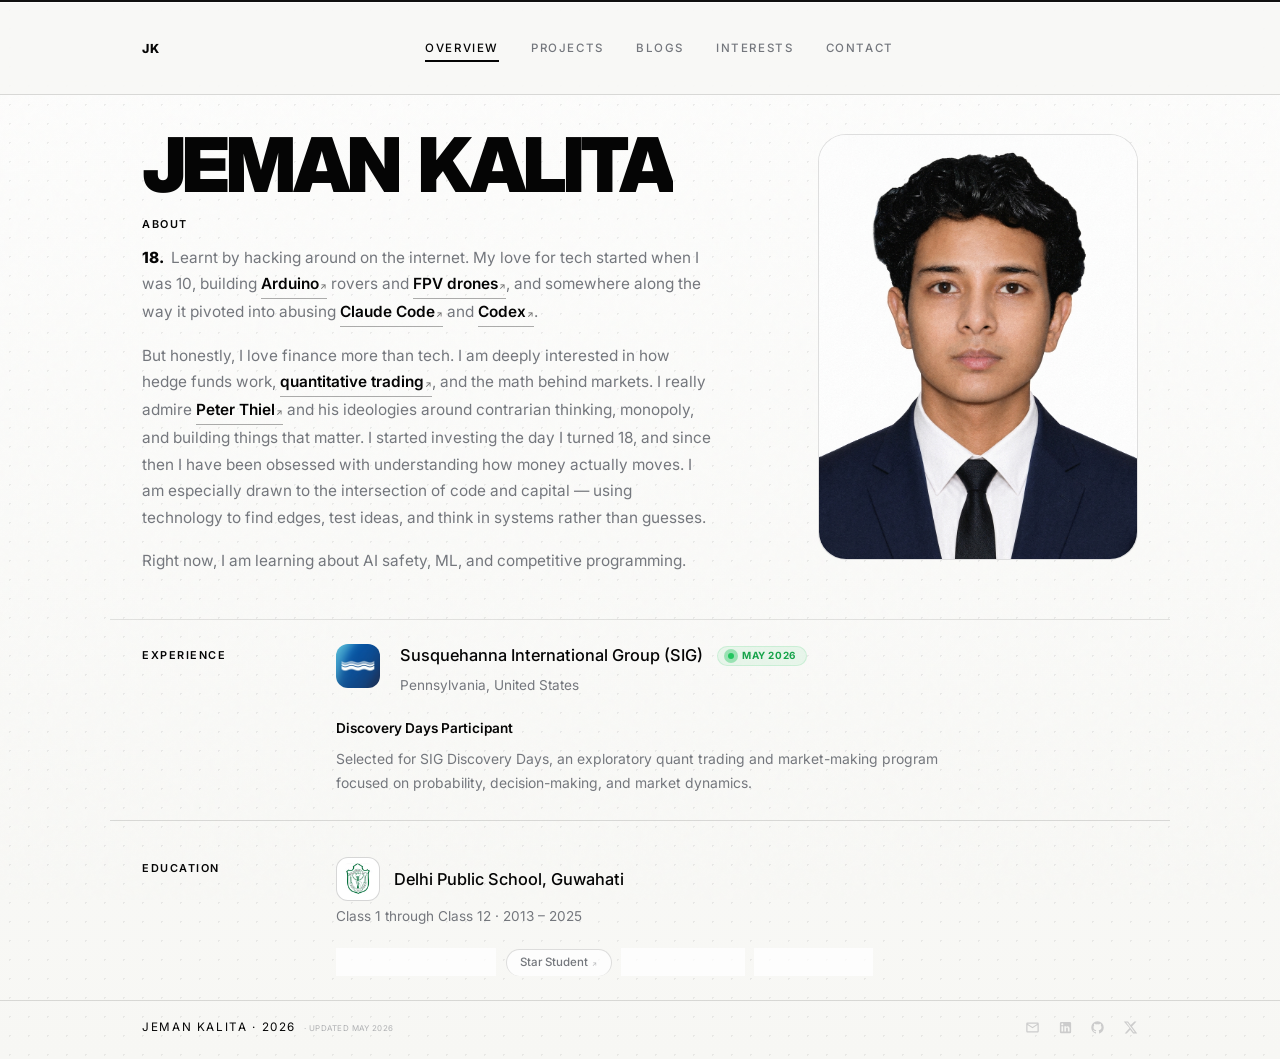
==== index.html @ cdea2a47 "style: adjust SIG logo dimensions and constrain info-card width in index.html" ====
<!DOCTYPE html>
<html lang="en">

<head>
  <meta charset="UTF-8">
  <meta name="viewport" content="width=device-width, initial-scale=1.0, maximum-scale=5.0">
  
  <!-- SEO Primary Meta Tags -->
  <title>Jeman Kalita — Architecting Systems, Quant & AI</title>
  <meta name="title" content="Jeman Kalita — Architecting Systems, Quant & AI">
  <meta name="description" content="The personal digital archive of Jeman Kalita. Building at the intersection of quantitative finance, artificial intelligence, and high-performance software systems.">
  <meta name="keywords" content="Jeman Kalita, software engineer, quant, AI builder, developer, competitive programming, tech investor, startup, systems architecture">
  <meta name="author" content="Jeman Kalita">
  <meta name="robots" content="index, follow">
  <link rel="canonical" href="https://jeman.vercel.app/">

  <!-- Open Graph / Facebook / LinkedIn -->
  <meta property="og:type" content="website">
  <meta property="og:url" content="https://jeman.vercel.app/">
  <meta property="og:title" content="Jeman Kalita — Architecting Systems, Quant & AI">
  <meta property="og:description" content="The personal digital archive of Jeman Kalita. Building at the intersection of quantitative finance, artificial intelligence, and high-performance software systems.">
  <meta property="og:image" content="https://jeman.vercel.app/og-image.jpg">
  <meta property="og:site_name" content="Jeman Kalita">

  <!-- Twitter / X -->
  <meta property="twitter:card" content="summary_large_image">
  <meta property="twitter:url" content="https://jeman.vercel.app/">
  <meta property="twitter:title" content="Jeman Kalita — Architecting Systems, Quant & AI">
  <meta property="twitter:description" content="The personal digital archive of Jeman Kalita. Building at the intersection of quantitative finance, artificial intelligence, and high-performance software systems.">
  <meta property="twitter:image" content="https://jeman.vercel.app/og-image.jpg">

  <!-- Theme & Favicons -->
  <meta name="theme-color" content="#f7f7f5" media="(prefers-color-scheme: light)">
  <meta name="theme-color" content="#08090b" media="(prefers-color-scheme: dark)">
  <link rel="icon" type="image/svg+xml" href="favicon.svg?v=4">
  <link rel="apple-touch-icon" href="favicon.svg?v=4">

  <!-- Preconnect & Fonts -->
  <link rel="preconnect" href="https://fonts.googleapis.com">
  <link rel="preconnect" href="https://fonts.gstatic.com" crossorigin>
  <link href="https://fonts.googleapis.com/css2?family=Inter:wght@400;500;600;700;800;900&family=Playfair+Display:ital,wght@0,400;0,500;0,700;1,400&display=swap" rel="stylesheet">
  
  <link rel="stylesheet" href="style.css">

  <!-- JSON-LD Structured Data -->
  <script type="application/ld+json">
  {
    "@context": "https://schema.org",
    "@type": "Person",
    "name": "Jeman Kalita",
    "url": "https://jeman.vercel.app/",
    "jobTitle": "Software Engineer & Builder",
    "sameAs": [
      "https://github.com/jemankalita",
      "https://x.com/jemankalita",
      "https://linkedin.com/in/jemankalita"
    ],
    "knowsAbout": ["Quantitative Finance", "Artificial Intelligence", "Software Engineering", "Competitive Programming", "Startups"]
  }
  </script>
</head>

<body>
  <div class="cursor-bg"></div>
  <div id="scroll-progress"></div>

  <nav id="main-nav">
    <div class="nav-inner">
      <a href="#page-home" class="nav-brand" data-page="home">JK</a>
      <div class="nav-links">
        <div class="nav-slider"></div>
        <a href="#" data-page="home" class="active">Overview</a>
        <a href="projects" data-page="projects">Projects</a>
        <a href="blogs" data-page="blogs">Blogs</a>
        <a href="interests" data-page="interests">Interests</a>
        <a href="contact" data-page="contact">Contact</a>
      </div>
    </div>
  </nav>


  <!-- ═══════════════════════════════════════════
     HOME PAGE
═══════════════════════════════════════════ -->
  <div id="page-home" class="page active">

    <header id="overview">
      <div class="hero-inner">
        <div class="hero-text">
          <h1 class="hero-name">JEMAN KALITA</h1>

          <div class="about-text-container">
            <span class="section-label about-label">About</span>
            <p class="body-text">
              <span class="inline-age inline-age--number">18.</span> Learnt by hacking around on the internet. My love for
              tech started when I was 10, building <a class="info-token" href="https://en.wikipedia.org/wiki/Arduino"
                target="_blank" rel="noopener">Arduino<span class="info-card"><strong>Arduino</strong><span>An open-source
                    electronics platform used to prototype hardware with simple boards, sensors, and
                    code.</span></span></a> rovers and <a class="info-token"
                href="https://en.wikipedia.org/wiki/First-person_view_(radio_control)" target="_blank" rel="noopener">FPV
                drones<span class="info-card"><strong>FPV drones</strong><span>First-person-view drones flown through a
                    live camera feed, blending electronics, radio systems, and fast control.</span></span></a>, and
              somewhere along the way it pivoted into abusing <a class="info-token"
                href="https://en.wikipedia.org/wiki/Claude_(language_model)" target="_blank" rel="noopener">Claude
                Code<span class="info-card"><strong>Claude Code</strong><span>Anthropic's agentic coding tool for working
                    with codebases through natural-language prompts and terminal workflows.</span></span></a> and <a
                class="info-token" href="https://en.wikipedia.org/wiki/OpenAI_Codex" target="_blank"
                rel="noopener">Codex<span class="info-card"><strong>Codex</strong><span>OpenAI's coding-focused model
                    family and developer tooling for reading, writing, and improving software.</span></span></a>.
            </p>
            <p class="body-text">
              But honestly, I love finance more than tech. I am deeply interested in how hedge funds work, <a
                class="info-token" href="https://en.wikipedia.org/wiki/Quantitative_analysis_(finance)" target="_blank"
                rel="noopener">quantitative trading<span class="info-card"><strong>Quantitative trading</strong><span>A
                    systematic approach to markets that uses math, statistics, code, and data to test and execute
                    strategies.</span></span></a>, and the math behind markets. I really admire <a
                class="info-token info-token-thiel" href="https://en.wikipedia.org/wiki/Peter_Thiel" target="_blank"
                rel="noopener">Peter Thiel<span class="info-card info-card-person"><img
                    src="https://upload.wikimedia.org/wikipedia/commons/thumb/4/4d/Peter_Thiel.jpg/250px-Peter_Thiel.jpg"
                    alt="Peter Thiel"><strong>Peter Thiel</strong><span>PayPal co-founder, investor, entrepreneur, and
                    author known for contrarian thinking, monopoly theory, and backing category-defining
                    companies.</span></span></a> and his ideologies around contrarian thinking, monopoly, and building
              things that matter. I started investing the day I
              turned 18, and since then I have been obsessed with understanding how money actually moves. I am especially
              drawn to the intersection of code and capital &mdash; using technology to find edges, test ideas, and think
              in systems rather than guesses.
            </p>
            <p class="body-text">
              Right now, I am learning about AI safety, ML, and competitive programming.
            </p>
          </div>
        </div>

        <div class="hero-image-wrap">
          <img src="portfolio.png" class="hero-portrait" alt="Jeman Kalita">
        </div>
      </div>
    </header>

    <div class="divider"></div>

    <section id="experience">
      <div class="section-inner">
        <span class="section-label">Experience</span>
        <div class="section-content">
          <div class="exp-header">
            <img src="suslogo.png" class="school-logo" alt="SIG logo" loading="lazy" style="border: none; background: transparent; padding: 0; width: 44px; height: 44px;">
            <div class="exp-title-group">
              <div class="exp-company-row">
                <p class="edu-school" style="margin-bottom: 0;">Susquehanna International Group (SIG)</p>
                <div class="live-status">
                  <span class="pulse-dot"></span>
                  <span class="status-label">May 2026</span>
                </div>
              </div>
              <p class="edu-detail">Pennsylvania, United States</p>
            </div>
          </div>
          
          <p class="edu-detail" style="font-weight: 600; color: var(--text); margin-bottom: 0.4rem;">Discovery Days Participant</p>
          <p class="achieve-desc" style="max-width: 650px;">
            Selected for SIG Discovery Days, an exploratory quant trading and market-making program focused on probability, decision-making, and market dynamics.
          </p>
        </div>
      </div>
    </section>

    <div class="divider"></div>

    <section id="education">
      <div class="section-inner">
        <span class="section-label">Education</span>
        <div class="section-content">
          <p class="edu-school school-title"><img src="dps-logo.jpg" class="school-logo" alt="DPS Guwahati logo"
              loading="lazy">Delhi Public School, Guwahati</p>
          <p class="edu-detail">Class 1 through Class 12 &middot; 2013 &ndash; 2025</p>
          
          <div class="edu-capsules" data-reveal>
            <div class="edu-capsule">100% Merit Scholarship</div>
            <div class="edu-capsule info-token" style="border-bottom: none; font-weight: 500; cursor: help;">
              Star Student
              <span class="info-card" style="padding: 0; background: transparent; border: none; box-shadow: none; width: 240px;">
                <img src="star.jpg" alt="Star Student Certificate" style="width: 100%; height: auto; border-radius: 12px; box-shadow: var(--shadow); display: block;">
              </span>
            </div>
            <div class="edu-capsule">Grade X &bull; <span class="capsule-bold">97.2%</span></div>
            <div class="edu-capsule">Grade XII &bull; <span class="capsule-bold">92%</span></div>
          </div>
        </div>
      </div>
    </section>

    <footer>
      <div class="full-divider"></div>
      <div class="footer-inner">
        <span class="footer-left">Jeman Kalita &middot; 2026 <span class="footer-updated">· Updated May
            2026</span></span>
        <div class="footer-icons">
          <a href="mailto:jemankalita@gmail.com" class="footer-icon" title="Email">
            <svg viewBox="0 0 24 24">
              <path
                d="M20 4H4C2.9 4 2 4.9 2 6v12c0 1.1.9 2 2 2h16c1.1 0 2-.9 2-2V6c0-1.1-.9-2-2-2zm0 2-8 5-8-5h16zm0 12H4V8l8 5 8-5v10z" />
            </svg>
          </a>
          <a href="https://www.linkedin.com/in/jemankalita/" class="footer-icon" title="LinkedIn" target="_blank"
            rel="noopener">
            <svg viewBox="0 0 24 24">
              <path
                d="M19 3a2 2 0 0 1 2 2v14a2 2 0 0 1-2 2H5a2 2 0 0 1-2-2V5a2 2 0 0 1 2-2h14m-.5 15.5v-5.3a3.26 3.26 0 0 0-3.26-3.26c-.85 0-1.84.52-2.32 1.3v-1.11h-2.79v8.37h2.79v-4.93c0-.77.62-1.4 1.39-1.4a1.4 1.4 0 0 1 1.4 1.4v4.93h2.79M6.88 8.56a1.68 1.68 0 0 0 1.68-1.68c0-.93-.75-1.69-1.68-1.69a1.69 1.69 0 0 0-1.69 1.69c0 .93.76 1.68 1.69 1.68m1.39 9.94v-8.37H5.5v8.37h2.77z" />
            </svg>
          </a>
          <a href="https://github.com/jemankalita" class="footer-icon" title="GitHub" target="_blank" rel="noopener">
            <svg viewBox="0 0 24 24">
              <path
                d="M12 2A10 10 0 0 0 2 12c0 4.42 2.87 8.17 6.84 9.5.5.08.66-.23.66-.5v-1.69c-2.77.6-3.36-1.34-3.36-1.34-.46-1.16-1.11-1.47-1.11-1.47-.91-.62.07-.6.07-.6 1 .07 1.53 1.03 1.53 1.03.87 1.52 2.34 1.07 2.91.83.09-.65.35-1.09.63-1.34-2.22-.25-4.55-1.11-4.55-4.92 0-1.11.38-2 1.03-2.71-.1-.25-.45-1.29.1-2.64 0 0 .84-.27 2.75 1.02.79-.22 1.65-.33 2.5-.33.85 0 1.71.11 2.5.33 1.91-1.29 2.75-1.02 2.75-1.02.55 1.35.2 2.39.1 2.64.65.71 1.03 1.6 1.03 2.71 0 3.82-2.34 4.66-4.57 4.91.36.31.69.92.69 1.85V21c0 .27.16.59.67.5C19.14 20.16 22 16.42 22 12A10 10 0 0 0 12 2z" />
            </svg>
          </a>
          <a href="https://x.com/xerotwts" class="footer-icon" title="X / Twitter" target="_blank" rel="noopener">
            <svg viewBox="0 0 24 24">
              <path
                d="M18.244 2.25h3.308l-7.227 8.26 8.502 11.24H16.17l-4.714-6.231-5.401 6.231H2.748l7.73-8.835L1.254 2.25H8.08l4.259 5.63zm-1.161 17.52h1.833L7.084 4.126H5.117z" />
            </svg>
          </a>
        </div>
      </div>
    </footer>
  </div>




  <!-- ═══════════════════════════════════════════
     PROJECTS PAGE
═══════════════════════════════════════════ -->
  <div id="page-projects" class="page">

    <div class="page-header">
      <div class="page-header-inner">
        <h1 class="page-title">Projects</h1>
        <p class="page-subtitle">Useful builds, experiments, and things made for the joy of making.</p>
      </div>
    </div>

    <div class="divider"></div>

    <section>
      <div class="section-inner">
        <span class="section-label">Soon</span>
        <div class="section-content">
          <p class="coming-soon-large">Coming soon.</p>
          <p class="coming-soon-sub">Projects and build notes will live here.</p>
        </div>
      </div>
    </section>

    <footer>
      <div class="full-divider"></div>
      <div class="footer-inner">
        <span class="footer-left">Jeman Kalita &middot; 2026 <span class="footer-updated">· Updated May
            2026</span></span>
        <div class="footer-icons">
          <a href="mailto:jemankalita@gmail.com" class="footer-icon"><svg viewBox="0 0 24 24">
              <path
                d="M20 4H4C2.9 4 2 4.9 2 6v12c0 1.1.9 2 2 2h16c1.1 0 2-.9 2-2V6c0-1.1-.9-2-2-2zm0 2-8 5-8-5h16zm0 12H4V8l8 5 8-5v10z" />
            </svg></a>
          <a href="https://www.linkedin.com/in/jemankalita/" class="footer-icon" target="_blank" rel="noopener"><svg
              viewBox="0 0 24 24">
              <path
                d="M19 3a2 2 0 0 1 2 2v14a2 2 0 0 1-2 2H5a2 2 0 0 1-2-2V5a2 2 0 0 1 2-2h14m-.5 15.5v-5.3a3.26 3.26 0 0 0-3.26-3.26c-.85 0-1.84.52-2.32 1.3v-1.11h-2.79v8.37h2.79v-4.93c0-.77.62-1.4 1.39-1.4a1.4 1.4 0 0 1 1.4 1.4v4.93h2.79M6.88 8.56a1.68 1.68 0 0 0 1.68-1.68c0-.93-.75-1.69-1.68-1.69a1.69 1.69 0 0 0-1.69 1.69c0 .93.76 1.68 1.69 1.68m1.39 9.94v-8.37H5.5v8.37h2.77z" />
            </svg></a>
          <a href="https://github.com/jemankalita" class="footer-icon" target="_blank" rel="noopener"><svg
              viewBox="0 0 24 24">
              <path
                d="M12 2A10 10 0 0 0 2 12c0 4.42 2.87 8.17 6.84 9.5.5.08.66-.23.66-.5v-1.69c-2.77.6-3.36-1.34-3.36-1.34-.46-1.16-1.11-1.47-1.11-1.47-.91-.62.07-.6.07-.6 1 .07 1.53 1.03 1.53 1.03.87 1.52 2.34 1.07 2.91.83.09-.65.35-1.09.63-1.34-2.22-.25-4.55-1.11-4.55-4.92 0-1.11.38-2 1.03-2.71-.1-.25-.45-1.29.1-2.64 0 0 .84-.27 2.75 1.02.79-.22 1.65-.33 2.5-.33.85 0 1.71.11 2.5.33 1.91-1.29 2.75-1.02 2.75-1.02.55 1.35.2 2.39.1 2.64.65.71 1.03 1.6 1.03 2.71 0 3.82-2.34 4.66-4.57 4.91.36.31.69.92.69 1.85V21c0 .27.16.59.67.5C19.14 20.16 22 16.42 22 12A10 10 0 0 0 12 2z" />
            </svg></a>
          <a href="https://x.com/xerotwts" class="footer-icon" target="_blank" rel="noopener"><svg viewBox="0 0 24 24">
              <path
                d="M18.244 2.25h3.308l-7.227 8.26 8.502 11.24H16.17l-4.714-6.231-5.401 6.231H2.748l7.73-8.835L1.254 2.25H8.08l4.259 5.63zm-1.161 17.52h1.833L7.084 4.126H5.117z" />
            </svg></a>
        </div>
      </div>
    </footer>
  </div>


  <!-- ═══════════════════════════════════════════
     BLOGS PAGE
═══════════════════════════════════════════ -->
  <div id="page-blogs" class="page">

    <div class="page-header">
      <div class="page-header-inner">
        <h1 class="page-title">Writing</h1>
        <p class="page-subtitle">Thinking in public, slowly.</p>
      </div>
    </div>

    <div class="divider"></div>

    <section>
      <div class="section-inner">
        <span class="section-label">Essays</span>
        <div class="section-content">
          <p class="coming-soon-large">Coming soon.</p>
          <p class="coming-soon-sub">Essays and notes on markets, building, and systems thinking.</p>
        </div>
      </div>
    </section>

    <footer>
      <div class="full-divider" style="margin-top:6rem;"></div>
      <div class="footer-inner">
        <span class="footer-left">Jeman Kalita &middot; 2026 <span class="footer-updated">· Updated May
            2026</span></span>
        <div class="footer-icons">
          <a href="mailto:jemankalita@gmail.com" class="footer-icon"><svg viewBox="0 0 24 24">
              <path
                d="M20 4H4C2.9 4 2 4.9 2 6v12c0 1.1.9 2 2 2h16c1.1 0 2-.9 2-2V6c0-1.1-.9-2-2-2zm0 2-8 5-8-5h16zm0 12H4V8l8 5 8-5v10z" />
            </svg></a>
          <a href="https://www.linkedin.com/in/jemankalita/" class="footer-icon" target="_blank" rel="noopener"><svg
              viewBox="0 0 24 24">
              <path
                d="M19 3a2 2 0 0 1 2 2v14a2 2 0 0 1-2 2H5a2 2 0 0 1-2-2V5a2 2 0 0 1 2-2h14m-.5 15.5v-5.3a3.26 3.26 0 0 0-3.26-3.26c-.85 0-1.84.52-2.32 1.3v-1.11h-2.79v8.37h2.79v-4.93c0-.77.62-1.4 1.39-1.4a1.4 1.4 0 0 1 1.4 1.4v4.93h2.79M6.88 8.56a1.68 1.68 0 0 0 1.68-1.68c0-.93-.75-1.69-1.68-1.69a1.69 1.69 0 0 0-1.69 1.69c0 .93.76 1.68 1.69 1.68m1.39 9.94v-8.37H5.5v8.37h2.77z" />
            </svg></a>
          <a href="https://github.com/jemankalita" class="footer-icon" target="_blank" rel="noopener"><svg
              viewBox="0 0 24 24">
              <path
                d="M12 2A10 10 0 0 0 2 12c0 4.42 2.87 8.17 6.84 9.5.5.08.66-.23.66-.5v-1.69c-2.77.6-3.36-1.34-3.36-1.34-.46-1.16-1.11-1.47-1.11-1.47-.91-.62.07-.6.07-.6 1 .07 1.53 1.03 1.53 1.03.87 1.52 2.34 1.07 2.91.83.09-.65.35-1.09.63-1.34-2.22-.25-4.55-1.11-4.55-4.92 0-1.11.38-2 1.03-2.71-.1-.25-.45-1.29.1-2.64 0 0 .84-.27 2.75 1.02.79-.22 1.65-.33 2.5-.33.85 0 1.71.11 2.5.33 1.91-1.29 2.75-1.02 2.75-1.02.55 1.35.2 2.39.1 2.64.65.71 1.03 1.6 1.03 2.71 0 3.82-2.34 4.66-4.57 4.91.36.31.69.92.69 1.85V21c0 .27.16.59.67.5C19.14 20.16 22 16.42 22 12A10 10 0 0 0 12 2z" />
            </svg></a>
          <a href="https://x.com/xerotwts" class="footer-icon" target="_blank" rel="noopener"><svg viewBox="0 0 24 24">
              <path
                d="M18.244 2.25h3.308l-7.227 8.26 8.502 11.24H16.17l-4.714-6.231-5.401 6.231H2.748l7.73-8.835L1.254 2.25H8.08l4.259 5.63zm-1.161 17.52h1.833L7.084 4.126H5.117z" />
            </svg></a>
        </div>
      </div>
    </footer>
  </div>


  <!-- ═══════════════════════════════════════════
     INTERESTS PAGE
═══════════════════════════════════════════ -->
  <div id="page-interests" class="page">

    <div class="page-header">
      <div class="page-header-inner">
        <h1 class="page-title">Interests</h1>
        <p class="page-subtitle">What pulls my attention.</p>
      </div>
    </div>

    <div class="divider"></div>

    <section id="interests-portal">
      <div class="portal-centered-container">
        <div class="portal-grid">
            
            <!-- 01 SPORTS -->
            <div class="portal-card" data-portal="sports" data-reveal>
              <div class="card-media">
                <div class="dynamic-media-container" data-portal-media="sports"></div>
                <div class="media-overlay"></div>
                <div class="telemetry-overlay">
                  <svg class="line-svg" viewBox="0 0 100 20"><path d="M0,10 Q25,0 50,10 T100,10" /></svg>
                </div>
              </div>
              <div class="card-content">
                <span class="card-num">01</span>
                <h2 class="card-title">Sports</h2>
                <p class="card-kicker">F1 &bull; Football &bull; Strategy</p>
              </div>
            </div>

            <!-- 02 POKER -->
            <div class="portal-card" data-portal="poker" data-reveal>
              <div class="card-media">
                <div class="dynamic-media-container" data-portal-media="poker"></div>
                <div class="media-overlay"></div>
              </div>
              <div class="card-content">
                <span class="card-num">02</span>
                <h2 class="card-title">Poker</h2>
                <p class="card-kicker">EV &bull; Psychology &bull; GTO</p>
              </div>
            </div>

            <!-- 03 MOVIES -->
            <div class="portal-card" data-portal="movies" data-reveal>
              <div class="card-media">
                <div class="dynamic-media-container" data-portal-media="movies"></div>
                <div class="media-overlay"></div>
                <div class="grain-overlay"></div>
              </div>
              <div class="card-content">
                <span class="card-num">03</span>
                <h2 class="card-title">Movies</h2>
                <p class="card-kicker">Cinema &bull; Directors &bull; Letters</p>
              </div>
            </div>

            <!-- 04 BOOKS -->
            <div class="portal-card" data-portal="books" data-reveal>
              <div class="card-media">
                <div class="dynamic-media-container" data-portal-media="books"></div>
                <div class="media-overlay"></div>
              </div>
              <div class="card-content">
                <span class="card-num">04</span>
                <h2 class="card-title">Books</h2>
                <p class="card-kicker">Library &bull; Thoughts &bull; Reading</p>
              </div>
            </div>

            <!-- 05 KNOWLEDGE STASH -->
            <div class="portal-card" data-portal="knowledge" data-reveal>
              <div class="card-media">
                <div class="dynamic-media-container" data-portal-media="knowledge"></div>
                <div class="media-overlay"></div>
                <div class="terminal-overlay"></div>
              </div>
              <div class="card-content">
                <span class="card-num">05</span>
                <h2 class="card-title">Knowledge Stash</h2>
                <p class="card-kicker">Papers &bull; Courses &bull; Archives</p>
              </div>
            </div>

            <!-- 06 PEOPLE WHO INSPIRE -->
            <div class="portal-card" data-portal="people" data-reveal>
              <div class="card-media">
                <div class="dynamic-media-container" data-portal-media="people"></div>
                <div class="media-overlay"></div>
              </div>
              <div class="card-content">
                <span class="card-num">06</span>
                <h2 class="card-title">Inspiration</h2>
                <p class="card-kicker">Founders &bull; Traders &bull; Polymaths</p>
              </div>
            </div>

          </div>
      </div>
    </section>



    <footer>
      <div class="full-divider" style="margin-top:6rem;"></div>
      <div class="footer-inner">
        <span class="footer-left">Jeman Kalita &middot; 2026 <span class="footer-updated">· Updated May
            2026</span></span>
        <div class="footer-icons">
          <a href="mailto:jemankalita@gmail.com" class="footer-icon"><svg viewBox="0 0 24 24">
              <path
                d="M20 4H4C2.9 4 2 4.9 2 6v12c0 1.1.9 2 2 2h16c1.1 0 2-.9 2-2V6c0-1.1-.9-2-2-2zm0 2-8 5-8-5h16zm0 12H4V8l8 5 8-5v10z" />
            </svg></a>
          <a href="https://www.linkedin.com/in/jemankalita/" class="footer-icon" target="_blank" rel="noopener"><svg
              viewBox="0 0 24 24">
              <path
                d="M19 3a2 2 0 0 1 2 2v14a2 2 0 0 1-2 2H5a2 2 0 0 1-2-2V5a2 2 0 0 1 2-2h14m-.5 15.5v-5.3a3.26 3.26 0 0 0-3.26-3.26c-.85 0-1.84.52-2.32 1.3v-1.11h-2.79v8.37h2.79v-4.93c0-.77.62-1.4 1.39-1.4a1.4 1.4 0 0 1 1.4 1.4v4.93h2.79M6.88 8.56a1.68 1.68 0 0 0 1.68-1.68c0-.93-.75-1.69-1.68-1.69a1.69 1.69 0 0 0-1.69 1.69c0 .93.76 1.68 1.69 1.68m1.39 9.94v-8.37H5.5v8.37h2.77z" />
            </svg></a>
          <a href="https://github.com/jemankalita" class="footer-icon" target="_blank" rel="noopener"><svg
              viewBox="0 0 24 24">
              <path
                d="M12 2A10 10 0 0 0 2 12c0 4.42 2.87 8.17 6.84 9.5.5.08.66-.23.66-.5v-1.69c-2.77.6-3.36-1.34-3.36-1.34-.46-1.16-1.11-1.47-1.11-1.47-.91-.62.07-.6.07-.6 1 .07 1.53 1.03 1.53 1.03.87 1.52 2.34 1.07 2.91.83.09-.65.35-1.09.63-1.34-2.22-.25-4.55-1.11-4.55-4.92 0-1.11.38-2 1.03-2.71-.1-.25-.45-1.29.1-2.64 0 0 .84-.27 2.75 1.02.79-.22 1.65-.33 2.5-.33.85 0 1.71.11 2.5.33 1.91-1.29 2.75-1.02 2.75-1.02.55 1.35.2 2.39.1 2.64.65.71 1.03 1.6 1.03 2.71 0 3.82-2.34 4.66-4.57 4.91.36.31.69.92.69 1.85V21c0 .27.16.59.67.5C19.14 20.16 22 16.42 22 12A10 10 0 0 0 12 2z" />
            </svg></a>
          <a href="https://x.com/xerotwts" class="footer-icon" target="_blank" rel="noopener"><svg viewBox="0 0 24 24">
              <path
                d="M18.244 2.25h3.308l-7.227 8.26 8.502 11.24H16.17l-4.714-6.231-5.401 6.231H2.748l7.73-8.835L1.254 2.25H8.08l4.259 5.63zm-1.161 17.52h1.833L7.084 4.126H5.117z" />
            </svg></a>
        </div>
      </div>
    </footer>
  </div>


  <!-- ═══════════════════════════════════════════
     CONTACT PAGE
═══════════════════════════════════════════ -->
  <div id="page-contact" class="page">

    <div class="page-header">
      <div class="page-header-inner">
        <h1 class="page-title">Contact</h1>
        <p class="page-subtitle">Always open to interesting conversations.</p>
      </div>
    </div>

    <div class="divider"></div>

    <section>
      <div class="section-inner">
        <span class="section-label">Reach out</span>
        <div class="section-content contact-shell">
          <div class="contact-list">
            <div class="contact-row">
              <span class="contact-label">Email</span>
              <a href="mailto:jemankalita@gmail.com" class="contact-link">jemankalita [at] gmail [dot] com</a>
            </div>
            <div class="contact-row">
              <span class="contact-label">GitHub</span>
              <a href="https://github.com/jemankalita" class="contact-link social-link" target="_blank" rel="noopener">
                <svg viewBox="0 0 24 24" aria-hidden="true">
                  <path
                    d="M12 2A10 10 0 0 0 2 12c0 4.42 2.87 8.17 6.84 9.5.5.08.66-.23.66-.5v-1.69c-2.77.6-3.36-1.34-3.36-1.34-.46-1.16-1.11-1.47-1.11-1.47-.91-.62.07-.6.07-.6 1 .07 1.53 1.03 1.53 1.03.87 1.52 2.34 1.07 2.91.83.09-.65.35-1.09.63-1.34-2.22-.25-4.55-1.11-4.55-4.92 0-1.11.38-2 1.03-2.71-.1-.25-.45-1.29.1-2.64 0 0 .84-.27 2.75 1.02.79-.22 1.65-.33 2.5-.33.85 0 1.71.11 2.5.33 1.91-1.29 2.75-1.02 2.75-1.02.55 1.35.2 2.39.1 2.64.65.71 1.03 1.6 1.03 2.71 0 3.82-2.34 4.66-4.57 4.91.36.31.69.92.69 1.85V21c0 .27.16.59.67.5C19.14 20.16 22 16.42 22 12A10 10 0 0 0 12 2z" />
                </svg>
                <span>GitHub</span>
              </a>
            </div>
            <div class="contact-row">
              <span class="contact-label">LinkedIn</span>
              <a href="https://www.linkedin.com/in/jemankalita/" class="contact-link social-link" target="_blank"
                rel="noopener">
                <svg viewBox="0 0 24 24" aria-hidden="true">
                  <path
                    d="M19 3a2 2 0 0 1 2 2v14a2 2 0 0 1-2 2H5a2 2 0 0 1-2-2V5a2 2 0 0 1 2-2h14m-.5 15.5v-5.3a3.26 3.26 0 0 0-3.26-3.26c-.85 0-1.84.52-2.32 1.3v-1.11h-2.79v8.37h2.79v-4.93c0-.77.62-1.4 1.39-1.4a1.4 1.4 0 0 1 1.4 1.4v4.93h2.79M6.88 8.56a1.68 1.68 0 0 0 1.68-1.68c0-.93-.75-1.69-1.68-1.69a1.69 1.69 0 0 0-1.69 1.69c0 .93.76 1.68 1.69 1.68m1.39 9.94v-8.37H5.5v8.37h2.77z" />
                </svg>
                <span>LinkedIn</span>
              </a>
            </div>
            <div class="contact-row">
              <span class="contact-label">X</span>
              <a href="https://x.com/xerotwts" class="contact-link social-link" target="_blank" rel="noopener">
                <svg viewBox="0 0 24 24" aria-hidden="true">
                  <path
                    d="M18.244 2.25h3.308l-7.227 8.26 8.502 11.24H16.17l-4.714-6.231-5.401 6.231H2.748l7.73-8.835L1.254 2.25H8.08l4.259 5.63zm-1.161 17.52h1.833L7.084 4.126H5.117z" />
                </svg>
                <span>X</span>
              </a>
            </div>

            <div class="contact-row">
              <span class="contact-label">Cal.com</span>
              <a href="https://cal.com/jemankalita" class="contact-link social-link cal-link" target="_blank"
                rel="noopener">
                <span>Schedule a meeting</span>
                <svg class="cal-arrow" viewBox="0 0 16 16" fill="none" xmlns="http://www.w3.org/2000/svg"
                  aria-hidden="true">
                  <path d="M3 8H13M13 8L9 4M13 8L9 12" stroke="currentColor" stroke-width="1.4" stroke-linecap="round"
                    stroke-linejoin="round" />
                </svg>
              </a>
            </div>
          </div>
        </div>
      </div>
    </section>

    <footer>
      <div class="full-divider" style="margin-top:6rem;"></div>
      <div class="footer-inner">
        <span class="footer-left">Jeman Kalita &middot; 2026 <span class="footer-updated">· Updated May
            2026</span></span>
        <div class="footer-icons">
          <a href="mailto:jemankalita@gmail.com" class="footer-icon"><svg viewBox="0 0 24 24">
              <path
                d="M20 4H4C2.9 4 2 4.9 2 6v12c0 1.1.9 2 2 2h16c1.1 0 2-.9 2-2V6c0-1.1-.9-2-2-2zm0 2-8 5-8-5h16zm0 12H4V8l8 5 8-5v10z" />
            </svg></a>
          <a href="https://www.linkedin.com/in/jemankalita/" class="footer-icon" target="_blank" rel="noopener"><svg
              viewBox="0 0 24 24">
              <path
                d="M19 3a2 2 0 0 1 2 2v14a2 2 0 0 1-2 2H5a2 2 0 0 1-2-2V5a2 2 0 0 1 2-2h14m-.5 15.5v-5.3a3.26 3.26 0 0 0-3.26-3.26c-.85 0-1.84.52-2.32 1.3v-1.11h-2.79v8.37h2.79v-4.93c0-.77.62-1.4 1.39-1.4a1.4 1.4 0 0 1 1.4 1.4v4.93h2.79M6.88 8.56a1.68 1.68 0 0 0 1.68-1.68c0-.93-.75-1.69-1.68-1.69a1.69 1.69 0 0 0-1.69 1.69c0 .93.76 1.68 1.69 1.68m1.39 9.94v-8.37H5.5v8.37h2.77z" />
            </svg></a>
          <a href="https://github.com/jemankalita" class="footer-icon" target="_blank" rel="noopener"><svg
              viewBox="0 0 24 24">
              <path
                d="M12 2A10 10 0 0 0 2 12c0 4.42 2.87 8.17 6.84 9.5.5.08.66-.23.66-.5v-1.69c-2.77.6-3.36-1.34-3.36-1.34-.46-1.16-1.11-1.47-1.11-1.47-.91-.62.07-.6.07-.6 1 .07 1.53 1.03 1.53 1.03.87 1.52 2.34 1.07 2.91.83.09-.65.35-1.09.63-1.34-2.22-.25-4.55-1.11-4.55-4.92 0-1.11.38-2 1.03-2.71-.1-.25-.45-1.29.1-2.64 0 0 .84-.27 2.75 1.02.79-.22 1.65-.33 2.5-.33.85 0 1.71.11 2.5.33 1.91-1.29 2.75-1.02 2.75-1.02.55 1.35.2 2.39.1 2.64.65.71 1.03 1.6 1.03 2.71 0 3.82-2.34 4.66-4.57 4.91.36.31.69.92.69 1.85V21c0 .27.16.59.67.5C19.14 20.16 22 16.42 22 12A10 10 0 0 0 12 2z" />
            </svg></a>
          <a href="https://x.com/xerotwts" class="footer-icon" target="_blank" rel="noopener"><svg viewBox="0 0 24 24">
              <path
                d="M18.244 2.25h3.308l-7.227 8.26 8.502 11.24H16.17l-4.714-6.231-5.401 6.231H2.748l7.73-8.835L1.254 2.25H8.08l4.259 5.63zm-1.161 17.52h1.833L7.084 4.126H5.117z" />
            </svg></a>
        </div>
      </div>
    </footer>
  </div>

  <button id="back-to-top" aria-label="Back to top">
    <svg viewBox="0 0 24 24">
      <path fill="currentColor" d="M12 4l-8 8h6v8h4v-8h6z" />
    </svg>
  </button>

  <script src="script.js" defer></script>
</body>

</html>
---- style.css ----
/* ==============================================
   JEMAN KALITA — Personal Site
   Fonts: Playfair Display (headings) + Georgia / serif (body)
   ============================================== */

@import url('https://fonts.googleapis.com/css2?family=Playfair+Display:ital,wght@0,400;0,500;0,700;1,400&display=swap');
@import url('https://fonts.googleapis.com/css2?family=Inter:wght@400;500;600;700;800;900&display=swap');

*, *::before, *::after {
  box-sizing: border-box;
  margin: 0;
  padding: 0;
}

html {
  scroll-behavior: smooth;
}

body {
  background:
    radial-gradient(circle at top left, rgba(189, 145, 94, 0.12), transparent 30rem),
    linear-gradient(180deg, #fbfaf7 0%, #f6f1ea 100%);
  font-family: Georgia, 'Times New Roman', Times, serif;
  color: #111;
  -webkit-font-smoothing: antialiased;
  overflow-x: hidden;
  width: 100%;
}

/* ─── NAV ─────────────────────────────────── */

nav {
  position: fixed;
  top: 0; left: 0; right: 0;
  z-index: 100;
  background: rgba(251, 250, 247, 0.88);
  backdrop-filter: blur(10px);
  -webkit-backdrop-filter: blur(10px);
  border-bottom: 1px solid transparent;
  transition: border-color 0.3s ease;
}

nav.scrolled {
  border-bottom-color: #e5e5e5;
}

.nav-inner {
  max-width: 960px;
  margin: 0 auto;
  padding: 1.1rem 2rem;
  display: flex;
  align-items: center;
  justify-content: space-between;
}

.nav-brand {
  font-family: 'Playfair Display', Georgia, serif;
  font-size: 1rem;
  font-weight: 700;
  letter-spacing: 0.06em;
  color: #111;
  cursor: pointer;
  user-select: none;
}

.nav-links {
  display: flex;
  gap: 1.4rem;
}

.nav-links a {
  font-family: Georgia, serif;
  font-size: 0.78rem;
  letter-spacing: 0.04em;
  color: #9b9388;
  text-decoration: none;
  cursor: pointer;
  padding: 0.34rem 0.52rem;
  border-radius: 999px;
  transition: color 0.2s ease, background 0.2s ease, transform 0.2s ease;
  user-select: none;
}

.nav-links a:hover,
.nav-links a.active {
  color: #111;
  background: rgba(170, 119, 61, 0.12);
  transform: translateY(-1px);
}

/* ─── PAGES ───────────────────────────────── */

.page {
  display: none;
  min-height: 100vh;
}

.page.active {
  display: block;
}

/* ─── HERO ────────────────────────────────── */

header {
  padding: 0;
}

.hero-inner {
  max-width: 960px;
  margin: 0 auto;
  padding: 0 2rem;
  display: grid;
  grid-template-columns: 1fr clamp(240px, 28vw, 320px);
  align-items: center;
  align-items: start;
  gap: 3rem;
}

.hero-text {
  min-width: 0;
}

.hero-name {
  font-family: 'Playfair Display', Georgia, serif;
  font-size: clamp(2.4rem, 6.2vw, 5.25rem);
  font-weight: 700;
  letter-spacing: 0;
  line-height: 1.02;
  color: #0e0e0e;
  margin-bottom: 1.6rem;
  white-space: normal;
}

.hero-identity {
  font-family: Georgia, serif;
  font-size: 0.97rem;
  color: #444;
  margin-bottom: 0.5rem;
}

.hero-philosophy {
  font-family: 'Playfair Display', Georgia, serif;
  font-style: italic;
  font-size: 0.91rem;
  color: #999;
}

/* ─── PORTRAIT ────────────────────────────── */

.hero-image-wrap {
  flex-shrink: 0;
  width: 100%;
  padding: 0.55rem;
  border: 1px solid rgba(120, 92, 57, 0.18);
  border-radius: 28px;
  background: rgba(255, 255, 255, 0.45);
  transition: transform 0.24s ease, box-shadow 0.24s ease, border-color 0.24s ease;
}

.hero-image-wrap:hover {
  transform: translateY(-5px) rotate(-1deg);
  border-color: rgba(120, 92, 57, 0.34);
  box-shadow: 0 22px 50px rgba(81, 57, 32, 0.12);
}

.hero-portrait {
  width: 100%;
  height: auto;
  aspect-ratio: 3 / 4;
  object-fit: cover;
  border-radius: 22px;
  box-shadow:
    0 8px 32px rgba(0, 0, 0, 0.10),
    0 2px 8px rgba(0, 0, 0, 0.06);
  display: block;
}

.portrait-placeholder {
  width: 100%;
  height: 380px;
  border-radius: 24px;
  box-shadow:
    0 8px 32px rgba(0, 0, 0, 0.09),
    0 2px 8px rgba(0, 0, 0, 0.05);
  background: linear-gradient(155deg, #edebe6 0%, #d9d5ce 100%);
  display: flex;
  flex-direction: column;
  align-items: center;
  justify-content: center;
  gap: 0.7rem;
}

.placeholder-icon {
  font-size: 2.4rem;
  opacity: 0.2;
  color: #555;
}

.placeholder-text {
  font-family: Georgia, serif;
  font-size: 0.68rem;
  color: #aaa;
  letter-spacing: 0.1em;
  text-transform: uppercase;
}

/* ─── DIVIDERS ────────────────────────────── */

.divider {
  max-width: 960px;
  margin: 0 auto;
  height: 1px;
  background: #e8e6e1;
}

#page-interests .divider {
  max-width: 1200px;
}

.full-divider {
  height: 1px;
  background: #e8e6e1;
}

/* ─── SECTIONS ────────────────────────────── */

section {
  padding: 32px 0;
}

.section-inner {
  max-width: 960px;
  margin: 0 auto;
  padding: 0 2rem;
  display: flex;
  gap: 4rem;
  align-items: flex-start;
  border-radius: 18px;
  transition: background 0.24s ease, box-shadow 0.24s ease, transform 0.24s ease;
}

section:hover .section-inner {
  background: rgba(255, 255, 255, 0.46);
  box-shadow: 0 18px 48px rgba(87, 64, 38, 0.08);
  transform: translateY(-2px);
}

.section-label {
  font-family: Georgia, serif;
  font-size: 0.67rem;
  letter-spacing: 0.18em;
  text-transform: uppercase;
  color: #a99d90;
  min-width: 110px;
  padding-top: 4px;
  flex-shrink: 0;
}

.section-content {
  flex: 1;
}

/* ─── BODY TEXT ───────────────────────────── */

.body-text {
  font-family: Georgia, serif;
  font-size: 0.97rem;
  line-height: 1.95;
  color: #2c2925;
  max-width: 590px;
}

.body-text + .body-text {
  margin-top: 1.4rem;
}

.inline-age {
  font-family: 'Playfair Display', Georgia, serif;
  font-size: 1.55rem;
  font-weight: 700;
  color: #111;
  margin-right: 0.1em;
  line-height: 1;
  vertical-align: baseline;
}

.inline-age--number {
  font-size: 1.2em;
  letter-spacing: -0.01em;
}

.wiki-hover {
  position: relative;
  color: #7a4d23;
  text-decoration: none;
  border-bottom: 1px solid rgba(122, 77, 35, 0.28);
  padding-bottom: 0.02rem;
  transition: color 0.2s ease, border-color 0.2s ease, background 0.2s ease;
}

.wiki-hover:hover {
  color: #111;
  border-color: #111;
  background: rgba(185, 130, 70, 0.14);
}

.wiki-hover::after {
  content: "Wikipedia";
  position: absolute;
  left: 50%;
  bottom: calc(100% + 0.45rem);
  transform: translateX(-50%) translateY(4px);
  opacity: 0;
  pointer-events: none;
  font-family: Georgia, serif;
  font-size: 0.62rem;
  letter-spacing: 0.08em;
  text-transform: uppercase;
  color: #5f4630;
  background: #fffaf2;
  border: 1px solid rgba(122, 77, 35, 0.22);
  border-radius: 999px;
  padding: 0.22rem 0.52rem;
  box-shadow: 0 10px 26px rgba(73, 47, 22, 0.1);
  white-space: nowrap;
  transition: opacity 0.2s ease, transform 0.2s ease;
  z-index: 5;
}

.wiki-hover:hover::after {
  opacity: 1;
  transform: translateX(-50%) translateY(0);
}

.hover-card {
  position: absolute;
  left: 50%;
  bottom: calc(100% + 2.25rem);
  width: 150px;
  padding: 0.5rem;
  transform: translateX(-50%) translateY(8px);
  opacity: 0;
  pointer-events: none;
  background: rgba(255, 250, 242, 0.98);
  border: 1px solid rgba(122, 77, 35, 0.24);
  border-radius: 8px;
  box-shadow: 0 18px 36px rgba(73, 47, 22, 0.16);
  z-index: 6;
  transition: opacity 0.22s ease, transform 0.22s ease;
}

.wiki-thiel:hover .hover-card {
  opacity: 1;
  transform: translateX(-50%) translateY(0);
}

.hover-card img {
  display: block;
  width: 100%;
  aspect-ratio: 1 / 1.04;
  object-fit: cover;
  border-radius: 6px;
  margin-bottom: 0.45rem;
}

.hover-card span {
  display: block;
  font-size: 0.68rem;
  letter-spacing: 0.1em;
  line-height: 1.2;
  text-align: center;
  text-transform: uppercase;
  color: #5f4630;
}

/* ─── EDUCATION ───────────────────────────── */

.edu-school {
  font-family: 'Playfair Display', Georgia, serif;
  font-size: 1.02rem;
  font-weight: 500;
  color: #111;
}

.edu-detail {
  font-family: Georgia, serif;
  font-size: 0.85rem;
  color: #999;
  line-height: 1.7;
  margin-top: 0.3rem;
}

.edu-tags {
  display: flex;
  gap: 0.5rem;
  margin-top: 0.65rem;
  flex-wrap: wrap;
}

.edu-tag {
  font-family: Georgia, serif;
  font-size: 0.64rem;
  letter-spacing: 0.1em;
  text-transform: uppercase;
  color: #bbb;
  border: 1px solid #e5e5e5;
  padding: 0.18rem 0.6rem;
  border-radius: 999px;
  background: rgba(255, 255, 255, 0.5);
}

/* ─── ACHIEVEMENTS ────────────────────────── */

.achieve-block {
  display: flex;
  gap: 2rem;
  align-items: flex-start;
  padding: 0.75rem 0.85rem;
  border-radius: 14px;
  transition: background 0.22s ease, transform 0.22s ease;
}

.achieve-block:hover,
.sport-block:hover,
.contact-row:hover {
  background: rgba(172, 121, 62, 0.1);
  transform: translateX(5px);
}

.achieve-tag {
  font-family: Georgia, serif;
  font-size: 0.62rem;
  letter-spacing: 0.14em;
  text-transform: uppercase;
  color: #ccc;
  min-width: 38px;
  padding-top: 3px;
  flex-shrink: 0;
}

.achieve-title {
  font-family: 'Playfair Display', Georgia, serif;
  font-size: 1.02rem;
  font-weight: 500;
  color: #111;
  margin-bottom: 0.3rem;
}

.achieve-desc {
  font-family: Georgia, serif;
  font-size: 0.87rem;
  color: #777;
  line-height: 1.75;
}

.achieve-desc strong {
  color: #333;
  font-weight: 600;
}

.achieve-meta {
  font-family: Georgia, serif;
  font-size: 0.77rem;
  color: #bbb;
  margin-top: 0.25rem;
  letter-spacing: 0.02em;
}

.scholarship-badge {
  display: inline-block;
  font-family: Georgia, serif;
  font-size: 0.64rem;
  letter-spacing: 0.1em;
  text-transform: uppercase;
  color: #888;
  border: 1px solid #ddd;
  padding: 0.2rem 0.7rem;
  border-radius: 2px;
  margin-top: 0.55rem;
}

/* ─── SPORTS ──────────────────────────────── */

.sport-block {
  padding: 1.4rem 0.85rem;
  border-bottom: 1px solid #eeece8;
  border-radius: 14px;
  transition: background 0.22s ease, transform 0.22s ease;
}

.sport-block:first-child {
  border-top: 1px solid #eeece8;
}

.sport-name {
  font-family: 'Playfair Display', Georgia, serif;
  font-size: 1rem;
  font-weight: 500;
  color: #111;
  margin-bottom: 0.35rem;
}

.sport-achievement {
  font-family: Georgia, serif;
  font-size: 0.87rem;
  color: #555;
  line-height: 1.75;
}

.sport-highlight {
  font-family: Georgia, serif;
  font-size: 0.69rem;
  letter-spacing: 0.14em;
  text-transform: uppercase;
  color: #888;
  margin-top: 0.4rem;
}

/* ─── PAGE HEADERS ────────────────────────── */

.page-header {
  padding: 40px 0 56px;
}

.page-header-inner {
  max-width: 960px;
  margin: 0 auto;
  padding: 0 2rem;
}

.page-title {
  font-family: 'Playfair Display', Georgia, serif;
  font-size: clamp(2rem, 6vw, 3.6rem);
  font-weight: 700;
  letter-spacing: 0;
  color: #0e0e0e;
  margin-bottom: 0.4rem;
}

.page-subtitle {
  font-family: Georgia, serif;
  font-style: italic;
  font-size: 0.88rem;
  color: #bbb;
}

/* ─── COMING SOON ─────────────────────────── */

.coming-soon-large {
  font-family: 'Playfair Display', Georgia, serif;
  font-size: 1.5rem;
  font-weight: 500;
  font-style: italic;
  color: #ccc;
  margin-bottom: 0.6rem;
}

.coming-soon-sub {
  font-family: Georgia, serif;
  font-size: 0.85rem;
  color: #bbb;
  line-height: 1.7;
}

/* ─── CONTACT ─────────────────────────────── */

.contact-list {
  display: flex;
  flex-direction: column;
  gap: 1.15rem;
}

.contact-shell {
  display: grid;
  grid-template-columns: 155px 1fr;
  gap: 1.7rem;
  align-items: center;
}

.contact-photo {
  width: 155px;
  height: 190px;
  object-fit: cover;
  border-radius: 20px;
  box-shadow: 0 18px 42px rgba(49, 34, 20, 0.14);
}

.contact-row {
  display: flex;
  gap: 2rem;
  align-items: baseline;
  padding: 0.65rem 0.75rem;
  border-radius: 0;
  transition: background 0.22s ease, transform 0.22s ease;
}

.contact-label {
  font-family: Georgia, serif;
  font-size: 0.66rem;
  letter-spacing: 0.12em;
  text-transform: uppercase;
  color: #ccc;
  min-width: 62px;
  flex-shrink: 0;
}

.contact-link {
  font-family: Georgia, serif;
  font-size: 0.93rem;
  color: #333;
  text-decoration: none;
  border-bottom: 1px solid #ddd;
  padding-bottom: 1px;
  transition: color 0.2s ease, border-color 0.2s ease;
}

.contact-link:hover {
  color: #111;
  border-color: #9a6932;
}

/* ─── PROJECTS ───────────────────────────────────────── */

.project-grid {
  display: grid;
  grid-template-columns: repeat(2, minmax(0, 1fr));
  gap: 1rem;
}

.large-works-grid {
  grid-template-columns: minmax(0, 1fr);
  gap: 1.4rem;
}

.work-card {
  display: block;
  max-width: 530px;
  color: inherit;
  text-decoration: none;
  transition: transform 0.24s ease;
}

.work-card:hover {
  transform: translateY(-5px);
}

.work-image {
  display: block;
  width: 100%;
  aspect-ratio: 16 / 9;
  object-fit: cover;
  object-position: center top;
  border: 1px solid rgba(30, 30, 34, 0.14);
  border-radius: 22px;
  background: #07080a;
  box-shadow:
    0 0 0 1px rgba(255, 255, 255, 0.42) inset,
    0 18px 42px rgba(42, 30, 17, 0.12);
  transition: filter 0.24s ease, box-shadow 0.24s ease, border-color 0.24s ease;
}

.work-card:hover .work-image {
  border-color: rgba(15, 15, 18, 0.28);
  filter: saturate(1.08) contrast(1.04);
  box-shadow:
    0 0 0 1px rgba(255, 255, 255, 0.45) inset,
    0 24px 54px rgba(42, 30, 17, 0.18);
}

.work-card h2 {
  font-family: Georgia, serif;
  font-size: 1.72rem;
  font-weight: 700;
  line-height: 1.1;
  color: #111;
  margin-top: 1.25rem;
  margin-bottom: 0.55rem;
}

.work-card p {
  font-family: Georgia, serif;
  font-size: 1.08rem;
  line-height: 1.45;
  color: #8a858c;
}

.fun-project-list {
  display: grid;
  gap: 0.75rem;
  max-width: 620px;
  padding-left: 1.1rem;
  font-family: Georgia, serif;
  font-size: 0.9rem;
  line-height: 1.75;
  color: #62584f;
}

.fun-project-list li {
  padding-left: 0.35rem;
  transition: color 0.2s ease, transform 0.2s ease;
}

.fun-project-list li:hover {
  color: #111;
  transform: translateX(4px);
}

.fun-project-list strong {
  font-family: 'Playfair Display', Georgia, serif;
  font-size: 1rem;
  font-weight: 500;
  color: #111;
}

/* ─── FOOTER ──────────────────────────────── */

footer {
  padding-bottom: 24px;
}

.footer-inner {
  max-width: 960px;
  margin: 0 auto;
  padding: 1.2rem 2rem 0;
  display: flex;
  justify-content: space-between;
  align-items: center;
  flex-wrap: wrap;
  gap: 1rem;
}

.footer-left {
  font-family: Georgia, serif;
  font-size: 0.73rem;
  color: #bbb;
  letter-spacing: 0.04em;
}

.footer-icons {
  display: flex;
  gap: 1.1rem;
  align-items: center;
}

.footer-icon {
  color: #ccc;
  text-decoration: none;
  display: flex;
  align-items: center;
  transition: color 0.2s ease;
}

.footer-icon:hover {
  color: #8f5f2f;
}

.footer-icon svg {
  width: 15px;
  height: 15px;
  fill: currentColor;
}

/* ─── RESPONSIVE ──────────────────────────── */

@media (max-width: 680px) {
  .nav-inner {
    align-items: flex-start;
    gap: 0.8rem;
    padding: 0.9rem 1rem;
  }

  .nav-links {
    display: flex;
    gap: 0.35rem;
    max-width: calc(100vw - 4.2rem);
    overflow-x: auto;
    padding-bottom: 0.15rem;
    scrollbar-width: none;
  }

  .nav-links::-webkit-scrollbar {
    display: none;
  }

  .nav-links a {
    flex: 0 0 auto;
    font-size: 0.68rem;
    padding: 0.32rem 0.45rem;
  }

  .hero-inner {
    flex-direction: column;
    gap: 2rem;
  }

  .hero-image-wrap {
    width: min(245px, 70vw);
    align-self: center;
  }

  .hero-portrait {
    height: 330px;
  }

  .hero-name {
    font-size: clamp(2.2rem, 12vw, 3.4rem);
    white-space: nowrap;
  }

  .section-inner {
    flex-direction: column;
    gap: 1rem;
  }

  .section-label {
    min-width: unset;
  }

  .achieve-block {
    flex-direction: column;
    gap: 0.4rem;
  }

  .contact-row {
    flex-direction: column;
    gap: 0.3rem;
  }

  .project-grid,
  .contact-shell {
    grid-template-columns: 1fr;
  }

  .contact-photo {
    width: 100%;
    height: 260px;
  }
}

/* ─── Final nav + spacing patch ────────────────────────── */

nav {
  border-top: 2px solid #111;
  border-bottom: 2px solid #111;
  box-shadow: none;
}

.nav-inner {
  min-height: 112px;
}

.nav-links {
  justify-content: space-between;
  gap: clamp(1.4rem, 4vw, 4.4rem);
}

.nav-links a {
  font-family: "Courier New", Courier, monospace;
  font-size: clamp(1rem, 1.8vw, 1.65rem);
  font-weight: 400;
  letter-spacing: 0.18em;
}

.nav-links a::after {
  bottom: -0.55rem;
  height: 2px;
}

.nav-brand {
  font-size: clamp(1rem, 1.5vw, 1.35rem);
}

.page {
  scroll-margin-top: 0;
}

.page:not(#page-home) {
  padding-top: 0;
}

.page-header {
  padding-top: 32px;
}

.coming-soon-large {
  font-family: Inter, "Helvetica Neue", Arial, sans-serif;
  font-size: 1.5rem;
  font-weight: 700;
  font-style: normal;
  color: var(--muted);
}

.coming-soon-sub {
  font-family: Inter, "Helvetica Neue", Arial, sans-serif;
  color: var(--muted);
}

.inline-age {
  font-family: Inter, "Helvetica Neue", Arial, sans-serif;
  font-size: inherit;
  font-weight: 800;
  color: var(--text);
  margin-right: 0.25em;
}

@media (max-width: 760px) {
  .nav-inner {
    min-height: auto;
  }

  .nav-links {
    justify-content: flex-start;
  }

  .nav-links a {
    font-size: 0.86rem;
  }
}

/* ─── Contact icons + boxless sections cleanup ─────────── */

.achieve-block,
.sport-block {
  padding-left: 0;
  padding-right: 0;
  border-radius: 0;
  background: transparent;
}

.sport-block,
.sport-block:first-child {
  border-top: 0;
  border-bottom: 1px solid var(--line);
}

.coming-projects {
  min-height: 180px;
  place-items: start;
  align-content: start;
  padding: 0;
  border: 0;
  border-radius: 0;
  background: transparent;
  box-shadow: none;
}

.coming-projects:hover {
  transform: none;
  border-color: transparent;
  box-shadow: none;
}

.coming-projects::before,
.coming-orbit {
  display: none;
}

.coming-title {
  font-size: clamp(2rem, 5vw, 4.4rem);
  line-height: 1;
}

.coming-copy {
  text-align: left;
}

.social-link {
  display: inline-flex !important;
  align-items: center;
  gap: 0.7rem;
}

.social-link svg {
  width: 1em;
  height: 1em;
  flex: 0 0 auto;
  fill: currentColor;
}

.contact-row:not(:first-child) .social-link {
  border-bottom: 1px solid transparent;
}

.contact-row:not(:first-child) .social-link:hover {
  border-color: var(--text);
}

/* ─── Logo + navigation visibility final patch ─────────── */

nav {
  border-bottom: 2px solid rgba(5, 5, 5, 0.34);
  box-shadow: 0 1px 0 rgba(255, 255, 255, 0.7) inset;
}

nav.scrolled {
  border-bottom-color: rgba(5, 5, 5, 0.48);
}

.page {
  scroll-margin-top: 84px;
}

.page:not(#page-home) {
  padding-top: 18px;
}

.page-header {
  padding-top: 28px;
}

#page-contact .page-header {
  padding-top: 18px;
  padding-bottom: 18px;
}

.school-title {
  align-items: center;
  gap: 1rem;
}

.school-logo {
  width: 86px;
  height: 86px;
  padding: 0.35rem;
  object-fit: contain;
  border: 1px solid rgba(5, 5, 5, 0.16);
  border-radius: 8px;
  background: #fff;
}

@media (max-width: 680px) {
  .page {
    scroll-margin-top: 126px;
  }

  .page:not(#page-home) {
    padding-top: 10px;
  }

  .school-logo {
    width: 68px;
    height: 68px;
  }
}

/* ─── Minimal technical refresh ───────────────────────── */

body {
  background-color: #f7f7f5;
  background-image: radial-gradient(rgba(0, 0, 0, 0.075) 1px, transparent 1px);
  background-size: 22px 22px;
  font-family: Inter, "Helvetica Neue", Arial, sans-serif;
  color: #050505;
}

nav {
  position: static;
  background: transparent;
  border-bottom: 1px solid #deded8;
  backdrop-filter: none;
  -webkit-backdrop-filter: none;
}

nav.scrolled {
  border-bottom-color: #deded8;
}

.nav-inner,
.hero-inner,
.section-inner,
.page-header-inner,
.footer-inner,
.divider {
  max-width: 1060px;
}

.nav-inner {
  padding: 1.45rem 2rem;
  align-items: center;
}

.nav-brand {
  font-family: Inter, "Helvetica Neue", Arial, sans-serif;
  font-size: 0.78rem;
  font-weight: 800;
  letter-spacing: 0.12em;
}

.nav-links {
  gap: 2rem;
}

.nav-links a,
.section-label,
.achieve-tag,
.sport-highlight,
.contact-label,
.footer-left,
.project-kicker {
  font-family: Inter, "Helvetica Neue", Arial, sans-serif;
  letter-spacing: 0.14em;
  text-transform: uppercase;
}

.nav-links a {
  padding: 0;
  border-radius: 0;
  color: #8f8f8b;
  font-size: 0.72rem;
  font-weight: 500;
  transition: color 0.18s ease;
}

.nav-links a:hover,
.nav-links a.active {
  background: transparent;
  color: #050505;
  transform: none;
}

header {
  padding: 96px 0 58px;
}

.hero-inner {
  align-items: flex-start;
  gap: 4rem;
}

.hero-name {
  font-family: Inter, "Helvetica Neue", Arial, sans-serif;
  font-size: clamp(3.3rem, 9vw, 7.25rem);
  font-weight: 900;
  letter-spacing: 0;
  line-height: 0.88;
  color: #050505;
  margin-bottom: 1.35rem;
}

.hero-philosophy,
.page-subtitle,
.coming-soon-large,
.coming-soon-sub {
  font-family: Inter, "Helvetica Neue", Arial, sans-serif;
  font-style: normal;
}

.hero-philosophy {
  max-width: 36rem;
  font-size: 0.92rem;
  color: #777775;
}

.hero-image-wrap {
  width: 210px;
  padding: 0;
  border: 1px solid #d9d9d3;
  border-radius: 0;
  background: transparent;
  box-shadow: none;
  transition: none;
}

.hero-image-wrap:hover {
  transform: none;
  border-color: #d9d9d3;
  box-shadow: none;
}

.hero-portrait {
  height: 292px;
  border-radius: 0;
  box-shadow: none;
}

.divider,
.full-divider {
  background: #deded8;
}

section {
  padding: 24px 0;
}

.section-inner {
  border-radius: 0;
  transition: none;
}

section:hover .section-inner {
  background: transparent;
  box-shadow: none;
  transform: none;
}

.section-label {
  min-width: 130px;
  color: #999995;
  font-size: 0.68rem;
  font-weight: 600;
}

.body-text,
.edu-detail,
.achieve-desc,
.sport-achievement,
.contact-link,
.work-card p,
.fun-project-list {
  font-family: Inter, "Helvetica Neue", Arial, sans-serif;
}

.body-text {
  max-width: 650px;
  font-size: 0.96rem;
  line-height: 1.85;
  color: #262626;
}

.inline-age,
.edu-school,
.achieve-title,
.sport-name,
.work-card h2,
.fun-project-list strong,
.page-title {
  font-family: Inter, "Helvetica Neue", Arial, sans-serif;
}

.wiki-hover {
  color: #111;
  border-bottom-color: #b8b8b2;
}

.wiki-hover:hover {
  background: transparent;
  border-color: #050505;
}

.wiki-hover::after,
.hover-card {
  box-shadow: none;
}

.achieve-block,
.sport-block,
.contact-row,
.fun-project-list li {
  transition: none;
}

.achieve-block:hover,
.sport-block:hover,
.contact-row:hover,
.fun-project-list li:hover {
  background: transparent;
  transform: none;
}

.edu-tag,
.scholarship-badge {
  border-color: #d9d9d3;
  border-radius: 0;
  background: transparent;
  color: #777775;
}

.page-header {
  padding: 40px 0 20px;
}

.page-title {
  font-size: clamp(2.6rem, 7vw, 5.7rem);
  font-weight: 900;
  letter-spacing: 0;
  line-height: 0.95;
  text-transform: uppercase;
}

.contact-photo {
  border-radius: 0;
  box-shadow: none;
  border: 1px solid #d9d9d3;
}

.project-grid {
  grid-template-columns: repeat(auto-fit, minmax(260px, 1fr));
  gap: 2rem;
}

.large-works-grid {
  grid-template-columns: repeat(auto-fit, minmax(260px, 1fr));
}

.work-card {
  max-width: 360px;
  transition: none;
}

.work-card:hover {
  transform: none;
}

.work-image {
  border: 1px solid #d6d6d1;
  border-radius: 0;
  box-shadow: none;
  transition: none;
}

.work-card:hover .work-image {
  border-color: #050505;
  filter: none;
  box-shadow: none;
}

.work-card h2 {
  margin-top: 0.95rem;
  margin-bottom: 0.35rem;
  font-size: 1.05rem;
  font-weight: 800;
  letter-spacing: 0;
  text-transform: uppercase;
}

.work-card p {
  max-width: 320px;
  font-size: 0.88rem;
  line-height: 1.45;
  color: #777775;
}

.footer-icon:hover {
  color: #050505;
}

@media (max-width: 680px) {
  .nav-inner {
    padding: 1rem;
  }

  header {
    padding: 62px 0 42px;
  }

  .hero-name {
    font-size: clamp(2.75rem, 14vw, 4.2rem);
  }

  .hero-image-wrap {
    width: min(210px, 62vw);
  }

  .hero-portrait {
    height: 292px;
  }

  .work-card {
    max-width: none;
  }
}

/* ─── Cinematic premium interaction pass ───────────────── */

:root {
  --bg: #f7f7f4;
  --bg-soft: rgba(255, 255, 255, 0.74);
  --text: #050505;
  --muted: #777a80;
  --faint: #d9d9d2;
  --line: rgba(8, 8, 8, 0.1);
  --dot: rgba(10, 10, 10, 0.075);
  --accent: #111;
  --card: rgba(255, 255, 255, 0.78);
  --shadow: 0 22px 70px rgba(16, 24, 40, 0.12);
  --radius-xl: 32px;
  --radius-lg: 24px;
  --radius-md: 16px;
  color-scheme: light;
}

:root[data-theme="dark"] {
  --bg: #08090b;
  --bg-soft: rgba(15, 16, 20, 0.78);
  --text: #f4f4f1;
  --muted: #9ba0aa;
  --faint: #2a2d34;
  --line: rgba(255, 255, 255, 0.11);
  --dot: rgba(255, 255, 255, 0.08);
  --accent: #f4f4f1;
  --card: rgba(18, 19, 24, 0.76);
  --shadow: 0 24px 80px rgba(0, 0, 0, 0.34);
  color-scheme: dark;
}

html {
  scroll-behavior: smooth;
}

body {
  min-height: 100vh;
  background:
    radial-gradient(circle at 18% 12%, color-mix(in srgb, var(--accent) 8%, transparent), transparent 26rem),
    radial-gradient(circle at 84% 30%, color-mix(in srgb, #7c8cff 10%, transparent), transparent 24rem),
    radial-gradient(var(--dot) 1px, transparent 1px),
    var(--bg);
  background-size: auto, auto, 22px 22px, auto;
  color: var(--text);
  transition: background-color 0.45s ease, color 0.45s ease;
}

body::before {
  content: "";
  position: fixed;
  inset: 0;
  pointer-events: none;
  opacity: 0.16;
  background-image: url("data:image/svg+xml,%3Csvg viewBox='0 0 160 160' xmlns='http://www.w3.org/2000/svg'%3E%3Cfilter id='n'%3E%3CfeTurbulence type='fractalNoise' baseFrequency='.8' numOctaves='3' stitchTiles='stitch'/%3E%3C/filter%3E%3Crect width='160' height='160' filter='url(%23n)' opacity='.45'/%3E%3C/svg%3E");
  mix-blend-mode: multiply;
}

:root[data-theme="dark"] body::before {
  opacity: 0.08;
  mix-blend-mode: screen;
}

nav {
  background: color-mix(in srgb, var(--bg) 82%, transparent);
  border-bottom: 1px solid var(--line);
  backdrop-filter: blur(18px);
  -webkit-backdrop-filter: blur(18px);
  transition: background 0.45s ease, border-color 0.45s ease;
}

.nav-inner {
  display: grid;
  grid-template-columns: auto 1fr auto;
  gap: 1.25rem;
}

.nav-brand,
.nav-links a,
.theme-toggle,
.section-label,
.contact-label,
.footer-left {
  color: var(--text);
}

.nav-links {
  justify-content: center;
}

.nav-links a {
  position: relative;
  color: var(--muted);
}

.nav-links a::after {
  content: "";
  position: absolute;
  left: 0;
  right: 0;
  bottom: -0.42rem;
  height: 1px;
  background: var(--text);
  transform: scaleX(0);
  transform-origin: center;
  transition: transform 0.24s ease;
}

.nav-links a:hover::after,
.nav-links a.active::after {
  transform: scaleX(1);
}

.theme-toggle {
  position: relative;
  width: 42px;
  height: 28px;
  display: inline-grid;
  place-items: center;
  border: 1px solid var(--line);
  border-radius: 999px;
  background: var(--card);
  cursor: pointer;
  overflow: hidden;
  transition: transform 0.22s ease, border-color 0.22s ease, background 0.45s ease;
}

.theme-toggle:hover {
  transform: translateY(-1px);
  border-color: color-mix(in srgb, var(--text) 32%, transparent);
}

.theme-icon {
  position: absolute;
  font-size: 0.9rem;
  transition: transform 0.34s ease, opacity 0.34s ease;
}

.theme-moon {
  opacity: 0;
  transform: translateY(16px) rotate(-20deg);
}

:root[data-theme="dark"] .theme-sun {
  opacity: 0;
  transform: translateY(-16px) rotate(20deg);
}

:root[data-theme="dark"] .theme-moon {
  opacity: 1;
  transform: translateY(0) rotate(0);
}

.page.active {
  animation: pageIn 0.36s ease both;
}

@keyframes pageIn {
  from { opacity: 0; transform: translateY(8px); }
  to { opacity: 1; transform: translateY(0); }
}

.hero-inner {
  min-height: clamp(440px, 64vh, 660px);
  display: grid;
  grid-template-columns: 1fr clamp(240px, 28vw, 320px);
  align-items: start;
  gap: 3rem;
}

.hero-text {
  min-width: 0;
}

.hero-name {
  color: var(--text);
  animation: heroNameIn 0.9s cubic-bezier(0.16, 1, 0.3, 1) both;
}

.hero-philosophy {
  color: var(--muted);
  animation: revealUp 0.9s cubic-bezier(0.16, 1, 0.3, 1) 0.16s both;
}

.hero-image-wrap {
  --parallax-y: 0px;
  width: clamp(220px, 20vw, 330px);
  max-width: 34vw;
  border-radius: var(--radius-xl);
  background: var(--bg-soft);
  border: 1px solid var(--line);
  overflow: hidden;
  box-shadow: none;
  transform: translateY(var(--parallax-y));
  animation: imageIn 1s cubic-bezier(0.16, 1, 0.3, 1) 0.2s both;
  transition: transform 0.28s ease, box-shadow 0.28s ease, border-color 0.28s ease, background 0.45s ease;
}

.hero-image-wrap:hover {
  transform: translateY(calc(var(--parallax-y) - 4px)) scale(1.018);
  border-color: color-mix(in srgb, var(--text) 20%, transparent);
  box-shadow: var(--shadow);
}

.hero-portrait {
  width: 100%;
  height: auto;
  max-height: min(54vh, 460px);
  object-fit: contain;
  object-position: center;
  border-radius: var(--radius-xl);
}

@keyframes heroNameIn {
  from { opacity: 0; transform: translateY(28px); filter: blur(8px); }
  to { opacity: 1; transform: translateY(0); filter: blur(0); }
}

@keyframes imageIn {
  from { opacity: 0; transform: translateY(28px) scale(0.96); filter: blur(8px); }
  to { opacity: 1; transform: translateY(var(--parallax-y)) scale(1); filter: blur(0); }
}

@keyframes revealUp {
  from { opacity: 0; transform: translateY(18px); filter: blur(6px); }
  to { opacity: 1; transform: translateY(0); filter: blur(0); }
}

[data-reveal],
.reveal,
.section-inner {
  opacity: 0;
  transform: translateY(18px);
  transition: opacity 0.68s ease, transform 0.68s cubic-bezier(0.16, 1, 0.3, 1);
}

[data-reveal].is-visible,
.reveal.is-visible,
.section-inner.is-visible {
  opacity: 1;
  transform: translateY(0);
}

.divider,
.full-divider {
  background: var(--line);
}

.body-text,
.achieve-desc,
.sport-achievement,
.edu-detail,
.contact-link,
.coming-copy {
  color: var(--muted);
}

.edu-school,
.achieve-title,
.sport-name,
.page-title,
.inline-age,
.contact-link:hover {
  color: var(--text);
}

.info-token {
  position: relative;
  display: inline-block;
  color: var(--text);
  font-weight: 600;
  border-bottom: 1px solid color-mix(in srgb, var(--text) 28%, transparent);
  cursor: help;
  outline: none;
}

.info-token:hover,
.info-token:focus-visible {
  border-bottom-color: var(--text);
}

.info-card {
  position: absolute;
  left: 50%;
  bottom: calc(100% + 0.75rem);
  z-index: 20;
  width: min(280px, calc(100vw - 2rem));
  padding: 0.95rem;
  display: grid;
  gap: 0.35rem;
  color: var(--text);
  background: color-mix(in srgb, var(--card) 92%, var(--bg));
  border: 1px solid var(--line);
  border-radius: var(--radius-lg);
  box-shadow: var(--shadow);
  opacity: 0;
  pointer-events: none;
  transform: translateX(-50%) translateY(8px) scale(0.98);
  transition: opacity 0.2s ease, transform 0.2s ease, background 0.45s ease;
}

.info-token:hover .info-card,
.info-token:focus-visible .info-card {
  opacity: 1;
  transform: translateX(-50%) translateY(0) scale(1);
}

.info-card strong {
  font-size: 0.82rem;
  line-height: 1.2;
}

.info-card span {
  font-size: 0.76rem;
  font-weight: 400;
  line-height: 1.55;
  color: var(--muted);
}

.info-card-person {
  width: 300px;
}

.info-card-person img {
  width: 100%;
  aspect-ratio: 16 / 11;
  object-fit: cover;
  border-radius: 18px;
  margin-bottom: 0.35rem;
}

.coming-projects {
  position: relative;
  min-height: 260px;
  display: grid;
  place-items: center;
  align-content: center;
  gap: 0.8rem;
  overflow: hidden;
  border: 1px solid var(--line);
  border-radius: var(--radius-xl);
  background:
    radial-gradient(circle at 50% 50%, color-mix(in srgb, var(--text) 7%, transparent), transparent 12rem),
    linear-gradient(135deg, color-mix(in srgb, var(--card) 76%, transparent), transparent);
  transition: border-color 0.28s ease, transform 0.28s ease, box-shadow 0.28s ease, background 0.45s ease;
}

.coming-projects:hover {
  transform: translateY(-3px);
  border-color: color-mix(in srgb, var(--text) 18%, transparent);
  box-shadow: var(--shadow);
}

.coming-projects::before {
  content: "";
  position: absolute;
  inset: 0;
  background-image:
    linear-gradient(var(--line) 1px, transparent 1px),
    linear-gradient(90deg, var(--line) 1px, transparent 1px);
  background-size: 42px 42px;
  opacity: 0.35;
  mask-image: radial-gradient(circle, black, transparent 74%);
  animation: gridDrift 12s linear infinite;
}

.coming-orbit {
  position: relative;
  width: 44px;
  height: 44px;
  border: 1px solid var(--line);
  border-radius: 50%;
}

.coming-orbit::after {
  content: "";
  position: absolute;
  width: 7px;
  height: 7px;
  top: -4px;
  left: 50%;
  border-radius: 50%;
  background: var(--text);
  transform-origin: 0 26px;
  animation: orbit 2.8s linear infinite;
}

.coming-title {
  position: relative;
  font-size: clamp(1.8rem, 4vw, 3rem);
  font-weight: 900;
  letter-spacing: 0;
  text-transform: uppercase;
  color: var(--text);
}

.coming-copy {
  position: relative;
  max-width: 28rem;
  text-align: center;
  font-size: 0.92rem;
  line-height: 1.65;
}

@keyframes orbit {
  to { transform: rotate(360deg); }
}

@keyframes gridDrift {
  to { background-position: 42px 42px; }
}

.contact-shell {
  display: block;
}

.contact-list {
  max-width: 680px;
}

.contact-row {
  padding: 1rem 0;
  border-bottom: 1px solid var(--line);
}

.contact-row:hover {
  background: transparent;
  transform: none;
}

.contact-photo {
  display: none;
}

.work-image,
.hero-portrait,
.contact-photo,
.project-card,
.work-card,
.coming-projects,
.info-card {
  border-radius: var(--radius-xl);
}

@media (max-width: 900px) {
  .hero-inner {
    min-height: auto;
    align-items: flex-start;
  }

  .hero-image-wrap {
    max-width: 42vw;
  }
}

@media (max-width: 680px) {
  .nav-inner {
    grid-template-columns: auto auto;
  }

  .nav-links {
    grid-column: 1 / -1;
    order: 3;
    max-width: 100%;
    justify-content: flex-start;
  }

  .theme-toggle {
    justify-self: end;
  }

  .hero-inner {
    align-items: center;
  }

  .hero-image-wrap {
    width: min(250px, 74vw);
    max-width: none;
  }

  .hero-portrait {
    max-height: none;
  }

}

@media (prefers-reduced-motion: reduce) {
  *,
  *::before,
  *::after {
    animation-duration: 0.01ms !important;
    animation-iteration-count: 1 !important;
    scroll-behavior: auto !important;
    transition-duration: 0.01ms !important;
  }
}

/* ─── Final minimalist single-page refinement ──────────── */

:root {
  --bg: #f7f7f4;
  --text: #050505;
  --muted: #74777d;
  --line: rgba(5, 5, 5, 0.13);
  --card: #ffffff;
  --dot: rgba(5, 5, 5, 0.065);
  --shadow: 0 18px 48px rgba(15, 23, 42, 0.13);
  --radius-xl: 28px;
  --radius-lg: 22px;
  color-scheme: light;
}

body {
  overflow-x: hidden;
  background:
    radial-gradient(var(--dot) 1px, transparent 1px),
    linear-gradient(180deg, rgba(255,255,255,0.78), rgba(247,247,244,0.92)),
    var(--bg);
  background-size: 19px 19px, auto, auto;
}

body::before {
  opacity: 0.045;
}

nav {
  position: sticky;
  top: 0;
}

.nav-inner {
  grid-template-columns: auto 1fr;
  min-height: 92px;
}

.nav-brand {
  text-decoration: none;
}

.page {
  display: block;
  min-height: auto;
  scroll-margin-top: 110px;
}

.page.active {
  display: block;
}

.page:not(#page-home) {
  padding-top: 0;
}

#page-home {
  min-height: calc(100vh - 92px);
}



.hero-inner {
  display: grid;
  grid-template-columns: minmax(0, 1fr) clamp(240px, 24vw, 340px);
  min-height: calc(100vh - 170px);
  gap: clamp(2rem, 5vw, 5rem);
  padding-top: 0;
  padding-bottom: clamp(3rem, 8vh, 6rem);
  align-content: start;
}

.hero-name {
  max-width: 100%;
  font-size: clamp(3.6rem, 7.1vw, 7.2rem);
  letter-spacing: -0.055em;
  line-height: 0.92;
  white-space: nowrap;
}

.hero-philosophy {
  font-size: clamp(1.05rem, 1.7vw, 1.45rem);
}

.hero-image-wrap {
  width: 100%;
  max-width: none;
  align-self: center;
  border-radius: var(--radius-xl);
  background: var(--card);
  padding: 0;
}

.hero-portrait {
  display: block;
  width: 100%;
  height: auto;
  max-height: 540px;
  object-fit: contain;
  border-radius: var(--radius-xl);
}

.hero-image-wrap:hover {
  transform: translateY(calc(var(--parallax-y) - 3px)) scale(1.012);
  box-shadow: var(--shadow);
}

.section-inner {
  overflow: visible;
}

.body-text {
  font-size: clamp(1.05rem, 2vw, 1.55rem);
  line-height: 1.78;
  max-width: 820px;
}

.info-token {
  color: var(--text);
  text-decoration: none;
  border-bottom: 1px solid rgba(5, 5, 5, 0.32);
  text-underline-offset: 0.16em;
}

.info-token::after {
  content: "↗";
  font-size: 0.55em;
  margin-left: 0.12em;
  opacity: 0.55;
}

.info-card {
  background: #fff;
  color: #050505;
  border: 1px solid rgba(5, 5, 5, 0.12);
  box-shadow: 0 28px 70px rgba(15, 23, 42, 0.18);
  opacity: 0;
  backdrop-filter: none;
}

.info-card::after {
  content: none;
}

.info-card span {
  color: #5f636a;
}

.info-card-person img {
  border-radius: 18px;
}

.school-title {
  display: flex;
  align-items: center;
  gap: 0.85rem;
}

.school-logo {
  width: 44px;
  height: 44px;
  object-fit: contain;
  border-radius: 12px;
}

.page-title {
  font-size: clamp(2.6rem, 5vw, 4.6rem);
}

.coming-projects {
  min-height: 220px;
  border-radius: var(--radius-xl);
}

#page-contact .page-header {
  padding-bottom: 32px;
}

.contact-shell {
  max-width: 1080px;
}

.contact-list {
  max-width: none;
}

.contact-row:first-child {
  display: block;
  padding: clamp(2rem, 4vw, 3.4rem) 0;
}

.contact-row:first-child .contact-label {
  display: block;
  margin-bottom: 1rem;
  font-size: clamp(1rem, 1.7vw, 1.45rem);
}

.contact-row:first-child .contact-link {
  display: inline-block;
  max-width: 100%;
  font-size: clamp(2.1rem, 5.2vw, 5.3rem);
  line-height: 1.05;
  letter-spacing: -0.05em;
  word-break: break-word;
  border-bottom: 0;
}

.contact-row:not(:first-child) {
  display: inline-flex;
  width: auto;
  margin-right: clamp(1.5rem, 4vw, 3.5rem);
  border-bottom: 0;
  padding: 1.1rem 0;
}

.contact-row:not(:first-child) .contact-label {
  display: none;
}

.contact-row:not(:first-child) .contact-link {
  font-size: clamp(1.05rem, 2.1vw, 1.7rem);
  letter-spacing: 0.08em;
  text-transform: uppercase;
  border-bottom: 1px solid transparent;
}

.contact-row:not(:first-child) .contact-link:hover {
  border-color: var(--text);
}

@media (max-width: 980px) {
  .hero-inner {
    grid-template-columns: 1fr;
    min-height: auto;
  }

  .hero-name {
    white-space: normal;
    font-size: clamp(3.3rem, 13vw, 6.5rem);
  }

  .hero-image-wrap {
    width: min(320px, 72vw);
    justify-self: start;
  }
}

@media (max-width: 680px) {
  .nav-inner {
    grid-template-columns: 1fr;
    min-height: auto;
  }

  .hero-inner {
    padding-top: 2.5rem;
  }

  .hero-image-wrap {
    justify-self: center;
  }

  .body-text {
    font-size: 1.04rem;
  }

  .contact-row:not(:first-child) {
    display: block;
    margin-right: 0;
  }
}

/* ═══════════════════════════════════════════
   PREMIUM EFFECTS & ANIMATIONS
   ═══════════════════════════════════════════ */

/* ─── Smooth scroll ───────────────────────── */
html {
  scroll-behavior: smooth;
}

/* ─── Hero name: stagger letter reveal ───── */
.hero-name {
  animation: heroNameIn 1s cubic-bezier(0.16, 1, 0.3, 1) both;
}

.hero-philosophy {
  animation: revealUp 1s cubic-bezier(0.16, 1, 0.3, 1) 0.22s both;
}

.hero-image-wrap {
  animation: imageIn 1.1s cubic-bezier(0.16, 1, 0.3, 1) 0.12s both;
}

/* ─── Page transition on nav click ────────── */
.page {
  animation: pageFadeIn 0.45s cubic-bezier(0.16, 1, 0.3, 1) both;
}

@keyframes pageFadeIn {
  from { opacity: 0; transform: translateY(14px); }
  to   { opacity: 1; transform: translateY(0); }
}

/* ─── Page title entrance ──────────────────── */
.page-title {
  animation: titleReveal 0.8s cubic-bezier(0.16, 1, 0.3, 1) 0.05s both;
}

.page-subtitle {
  animation: revealUp 0.8s cubic-bezier(0.16, 1, 0.3, 1) 0.18s both;
}

@keyframes titleReveal {
  from { opacity: 0; transform: translateY(22px); filter: blur(4px); }
  to   { opacity: 1; transform: translateY(0);    filter: blur(0); }
}

/* ─── Section reveal on scroll ─────────────── */
.section-inner {
  opacity: 0;
  transform: translateY(22px);
  transition: opacity 0.7s cubic-bezier(0.16, 1, 0.3, 1),
              transform 0.7s cubic-bezier(0.16, 1, 0.3, 1);
}

.section-inner.is-visible {
  opacity: 1;
  transform: translateY(0);
}

/* ─── Nav link hover: smooth lift ──────────── */
.nav-links a {
  transition: color 0.2s ease, background 0.2s ease, transform 0.2s ease, opacity 0.2s ease;
}

.nav-links a:hover {
  transform: translateY(-1px);
  opacity: 1;
}

/* ─── Footer icon hover ─────────────────────── */
.footer-icon {
  transition: opacity 0.2s ease, transform 0.2s ease;
}

.footer-icon:hover {
  opacity: 1 !important;
  transform: translateY(-2px);
}

/* ─── Info token hover: smooth ──────────────── */
.info-token {
  transition: border-color 0.2s ease, color 0.2s ease;
}

/* ─── Achieve / sport block hover ───────────── */
.achieve-block,
.sport-block {
  transition: background 0.24s ease, transform 0.24s ease;
}

/* ─── Cal link smooth ───────────────────────── */
.cal-link {
  transition: opacity 0.24s ease, gap 0.24s ease;
}

/* ─── Cursor glow on hero ───────────────────── */
@keyframes heroNameIn {
  from { opacity: 0; transform: translateY(32px); filter: blur(10px); }
  to   { opacity: 1; transform: translateY(0);    filter: blur(0); }
}

@keyframes revealUp {
  from { opacity: 0; transform: translateY(20px); filter: blur(5px); }
  to   { opacity: 1; transform: translateY(0);    filter: blur(0); }
}

@keyframes imageIn {
  from { opacity: 0; transform: translateY(30px) scale(0.97); filter: blur(8px); }
  to   { opacity: 1; transform: translateY(0)    scale(1);    filter: blur(0); }
}

/* ─── Respect reduced motion ────────────────── */
@media (prefers-reduced-motion: reduce) {
  .hero-name,
  .hero-philosophy,
  .hero-image-wrap,
  .page,
  .page-title,
  .page-subtitle,
  .section-inner {
    animation: none !important;
    transition: none !important;
    opacity: 1 !important;
    transform: none !important;
    filter: none !important;
  }
}

/* ─── CAL.COM LINK ────────────────────────── */
.cal-link {
  gap: 0.6rem;
}

.cal-arrow {
  width: 0.72em;
  height: 0.72em;
  flex-shrink: 0;
  opacity: 0.5;
  transition: transform 0.22s ease, opacity 0.22s ease;
}

.cal-link:hover .cal-arrow {
  transform: translateX(3px);
  opacity: 0.9;
}

/* ═══════════════════════════════════════════
   PREMIUM POLISH ADDITIONS (Implementation)
   ═══════════════════════════════════════════ */

/* ─── Scroll Progress ─── */
#scroll-progress {
  position: fixed;
  top: 0;
  left: 0;
  height: 2px;
  background: var(--text);
  width: 0%;
  z-index: 1000;
  transition: width 0.1s ease-out;
  pointer-events: none;
}
:root[data-theme="dark"] #scroll-progress {
  background: var(--text);
}

/* ─── Nav Slider ─── */
.nav-links {
  position: relative;
}
.nav-links a::after {
  display: none !important; /* Hide old underline logic */
}
.nav-slider {
  position: absolute;
  bottom: -0.42rem;
  left: 0;
  height: 1.5px;
  background: var(--text);
  transition: left 0.4s cubic-bezier(0.25, 1, 0.5, 1), width 0.4s cubic-bezier(0.25, 1, 0.5, 1);
  pointer-events: none;
}

/* ─── Word-by-word Reveal ─── */
.word-reveal {
  display: inline-block;
  overflow: hidden;
  vertical-align: top;
}
.char-reveal {
  display: inline-block;
  opacity: 0;
  transform: translateY(100%);
  animation: revealWordUp 0.8s cubic-bezier(0.16, 1, 0.3, 1) forwards;
}
@keyframes revealWordUp {
  to { opacity: 1; transform: translateY(0); }
}

/* Base override to stop original hero/title animations hiding the text */
.hero-name, .page-title {
  animation: none !important;
  opacity: 1 !important;
  transform: none !important;
  filter: none !important;
}

/* ─── Focus Visible Accessibility ─── */
:focus-visible {
  outline: 2px solid var(--text) !important;
  outline-offset: 4px;
}
a:focus-visible, button:focus-visible {
  border-radius: 4px;
}
.nav-links a:focus-visible {
  outline-offset: 8px;
}

/* ─── Back to top button ─── */
#back-to-top {
  position: fixed;
  bottom: 2rem;
  right: 2rem;
  width: 44px;
  height: 44px;
  border-radius: 50%;
  background: var(--text);
  color: var(--bg);
  border: none;
  cursor: pointer;
  z-index: 100;
  opacity: 0;
  transform: translateY(20px);
  pointer-events: none;
  transition: opacity 0.3s ease, transform 0.3s cubic-bezier(0.16, 1, 0.3, 1), background 0.3s ease;
  display: grid;
  place-items: center;
}
#back-to-top.visible {
  opacity: 1;
  transform: translateY(0);
  pointer-events: auto;
}
#back-to-top:hover {
  background: var(--muted);
  transform: translateY(-2px);
}
#back-to-top svg {
  width: 20px;
  height: 20px;
}

/* ─── Info card flip: show below when space is tight above ─── */
.info-token.card-flip .info-card,
.info-token.card-flip.info-token-thiel .info-card {
  bottom: auto;
  top: calc(100% + 0.75rem);
  transform: translateX(-50%) translateY(-8px) scale(0.98);
}

.info-token.card-flip:hover .info-card,
.info-token.card-flip:focus-visible .info-card {
  opacity: 1;
  transform: translateX(-50%) translateY(0) scale(1);
}

/* ═══════════════════════════════════════════════════════════
   MOBILE POLISH — Premium Responsive Overhaul
   Applies to phones ≤ 480px and small tablets ≤ 680px
   ═══════════════════════════════════════════════════════════ */

/* ─── Shared mobile base (≤ 680px) ─────────────────────── */
@media (max-width: 680px) {

  /* --- Body & global --- */
  body {
    overflow-x: hidden;
  }

  /* --- Navigation --- */
  nav {
    position: sticky;
    top: 0;
    z-index: 100;
  }

  .nav-inner {
    display: flex;
    flex-direction: column;
    align-items: center;
    gap: 0.6rem;
    padding: 0.85rem 1.25rem 0.75rem;
    min-height: auto;
  }

  .nav-brand {
    font-size: 0.78rem;
    letter-spacing: 0.14em;
    align-self: center;
  }

  .nav-links {
    display: flex;
    flex-wrap: wrap;
    justify-content: center;
    gap: 0.2rem 0.75rem;
    max-width: 100%;
    overflow-x: visible;
    padding-bottom: 0;
  }

  .nav-links a {
    flex: 0 0 auto;
    font-size: 0.64rem;
    letter-spacing: 0.13em;
    padding: 0.28rem 0.4rem;
    white-space: nowrap;
  }

  /* Keep the slider hidden on mobile — wrapping nav breaks absolute positioning */
  .nav-slider {
    display: none;
  }

  /* --- Hero section --- */
  header {
    padding: 0;
  }

  .hero-inner {
    display: flex;
    flex-direction: column;
    align-items: center;
    text-align: center;
    gap: 2rem;
    padding: 2rem 1.25rem 2.5rem;
    min-height: auto;
  }

  .hero-text {
    display: flex;
    flex-direction: column;
    align-items: center;
    width: 100%;
  }

  .hero-name {
    font-size: clamp(2.6rem, 11.5vw, 3.8rem);
    letter-spacing: -0.03em;
    line-height: 0.92;
    white-space: normal;
    word-break: break-word;
    margin-bottom: 1.1rem;
    max-width: 100%;
  }

  .hero-philosophy {
    font-size: 0.88rem;
    line-height: 1.7;
    max-width: 30rem;
    text-align: center;
  }

  .hero-image-wrap {
    width: min(200px, 56vw);
    max-width: none;
    align-self: center;
    justify-self: center;
    order: -1; /* portrait above name on mobile */
  }

  .hero-portrait {
    width: 100%;
    height: auto;
    max-height: 280px;
    object-fit: cover;
    object-position: top center;
  }

  /* --- Sections --- */
  section {
    padding: 40px 0;
  }

  .section-inner {
    flex-direction: column;
    gap: 0.6rem;
    padding: 0 1.25rem;
    align-items: flex-start;
  }

  .section-label {
    min-width: unset;
    font-size: 0.62rem;
    letter-spacing: 0.16em;
    padding-top: 0;
    margin-bottom: 0.2rem;
  }

  .section-content {
    width: 100%;
  }

  /* --- Body text --- */
  .body-text {
    font-size: 0.92rem;
    line-height: 1.82;
    max-width: 100%;
  }

  .body-text + .body-text {
    margin-top: 1.1rem;
  }

  /* --- Dividers --- */
  .divider {
    max-width: calc(100% - 2.5rem);
    margin: 0 1.25rem;
  }

  /* --- Page headers (non-home pages) --- */
  .page-header {
    padding: 2rem 0 1.75rem;
  }

  .page-header-inner {
    padding: 0 1.25rem;
  }

  .page-title {
    font-size: clamp(2.2rem, 10vw, 3.4rem);
    line-height: 0.95;
    letter-spacing: -0.02em;
  }

  .page-subtitle {
    font-size: 0.84rem;
    margin-top: 0.45rem;
    line-height: 1.6;
  }

  /* --- Achievement blocks --- */
  .achieve-block {
    flex-direction: column;
    gap: 0.35rem;
    padding-left: 0;
    padding-right: 0;
  }

  .achieve-tag {
    font-size: 0.58rem;
  }

  .achieve-title {
    font-size: 0.95rem;
  }

  .achieve-desc {
    font-size: 0.84rem;
  }

  /* --- Sports blocks --- */
  .sport-block {
    padding: 1.1rem 0;
  }

  .sport-name {
    font-size: 0.95rem;
  }

  .sport-achievement {
    font-size: 0.84rem;
  }

  /* --- Education --- */
  .school-title {
    gap: 0.75rem;
  }

  .school-logo {
    width: 52px;
    height: 52px;
  }

  .edu-school {
    font-size: 0.94rem;
  }

  /* --- Contact --- */
  .contact-shell {
    display: block;
    max-width: 100%;
  }

  .contact-list {
    max-width: 100%;
  }

  .contact-row {
    flex-direction: column;
    gap: 0.2rem;
    padding: 0.85rem 0;
  }

  .contact-row:first-child {
    padding: 1.4rem 0;
  }

  .contact-row:first-child .contact-link {
    font-size: clamp(1.8rem, 8vw, 3rem);
    letter-spacing: -0.035em;
    line-height: 1.1;
    word-break: break-all;
  }

  .contact-row:not(:first-child) {
    display: flex;
    width: 100%;
    margin-right: 0;
    border-bottom: 1px solid var(--line);
    padding: 0.85rem 0;
  }

  .contact-label {
    display: block !important;
    font-size: 0.6rem;
    margin-bottom: 0.25rem;
  }

  .contact-link {
    font-size: 0.92rem;
  }

  /* --- Projects grid --- */
  .project-grid,
  .large-works-grid {
    grid-template-columns: 1fr;
    gap: 1.5rem;
  }

  .work-card {
    max-width: 100%;
  }

  /* --- Footer --- */
  .footer-inner {
    padding: 1.25rem 1.25rem 0;
    flex-direction: column;
    align-items: center;
    gap: 0.85rem;
    text-align: center;
  }

  /* --- Info cards: prevent overflow on mobile --- */
  .info-card {
    width: min(260px, calc(100vw - 2.5rem));
  }

  .info-card-person {
    width: min(260px, calc(100vw - 2.5rem));
  }

  /* --- Coming soon blocks --- */
  .coming-projects {
    min-height: 140px;
  }

  .coming-title {
    font-size: clamp(1.7rem, 8vw, 2.6rem);
  }

  .coming-copy {
    font-size: 0.84rem;
    text-align: left;
    max-width: 100%;
  }
}

/* ─── Extra small phones (≤ 400px) ─────────────────────── */
@media (max-width: 400px) {

  .nav-inner {
    padding: 0.7rem 1rem 0.65rem;
  }

  .nav-links a {
    font-size: 0.6rem;
    letter-spacing: 0.1em;
    padding: 0.24rem 0.32rem;
  }

  .hero-name {
    font-size: clamp(2.2rem, 12vw, 3rem);
  }

  .hero-image-wrap {
    width: min(170px, 52vw);
  }

  .hero-portrait {
    max-height: 240px;
  }

  .body-text {
    font-size: 0.89rem;
  }

  .page-title {
    font-size: clamp(2rem, 11vw, 3rem);
  }

  .contact-row:first-child .contact-link {
    font-size: clamp(1.5rem, 9vw, 2.2rem);
  }
}


/* ─── Footer changelog note ─────────────────── */
.footer-updated {
  font-size: 0.68em;
  letter-spacing: 0.06em;
  color: var(--muted, #aaa);
  opacity: 0.55;
  margin-left: 0.4em;
}

/* --- Compact overview hero layout --- */
header#overview {
  padding: clamp(1.6rem, 4vh, 2.8rem) 0 clamp(2.2rem, 5vh, 3.6rem);
}

header#overview .hero-inner {
  display: grid;
  grid-template-columns: minmax(0, 1fr) clamp(300px, 25vw, 360px);
  column-gap: clamp(3.5rem, 8vw, 7rem);
  align-items: start;
  min-height: 0;
  padding: 0 2rem;
}

header#overview .hero-text {
  max-width: min(100%, 860px);
}

header#overview .hero-name {
  font-size: clamp(4rem, 5.9vw, 6.35rem);
  line-height: 0.9;
  letter-spacing: -0.05em;
  white-space: nowrap;
  margin-bottom: clamp(1rem, 2vh, 1.4rem);
}

header#overview .hero-philosophy {
  max-width: 36rem;
  margin-bottom: clamp(0.9rem, 2vh, 1.35rem);
}

header#overview .about-text-container {
  margin-top: 0;
}

header#overview .about-label {
  display: block;
  min-width: 0;
  margin-bottom: 0.85rem;
  padding-top: 0;
}

header#overview .body-text {
  max-width: 100%;
  font-size: clamp(0.96rem, 1.18vw, 1.08rem);
  line-height: 1.74;
}

header#overview .body-text + .body-text {
  margin-top: 1rem;
}

header#overview .hero-image-wrap {
  width: 100%;
  max-width: none;
  align-self: start;
  justify-self: end;
  order: initial;
  overflow: hidden;
  padding: 0;
  margin-top: 0.2rem;
  border-radius: var(--radius-xl);
}

header#overview .hero-portrait {
  display: block;
  width: 100%;
  height: auto;
  max-height: none;
  object-fit: cover;
  object-position: center top;
  border-radius: 0;
  filter: contrast(1.04);
}

header#overview + .divider {
  opacity: 0.75;
}

#education {
  padding-top: clamp(2rem, 4vh, 3rem);
}

.edu-capsules {
  display: flex;
  flex-wrap: wrap;
  gap: 0.65rem;
  margin-top: 1.25rem;
}

.edu-capsule {
  font-family: Inter, sans-serif;
  font-size: 0.72rem;
  font-weight: 500;
  color: var(--muted);
  padding: 0.35rem 0.85rem;
  background: var(--bg-soft, rgba(255, 255, 255, 0.4));
  backdrop-filter: blur(8px);
  -webkit-backdrop-filter: blur(8px);
  border: 1px solid var(--line);
  border-radius: 999px;
  transition: transform 0.3s cubic-bezier(0.16, 1, 0.3, 1),
              background 0.3s ease,
              border-color 0.3s ease,
              box-shadow 0.3s ease;
  cursor: default;
  user-select: none;
}

.edu-capsule:hover {
  transform: translateY(-1px) scale(1.02);
  border-color: var(--text);
  color: var(--text);
  background: var(--bg);
  box-shadow: 0 4px 12px rgba(0, 0, 0, 0.04);
}

.capsule-bold {
  font-weight: 700;
  color: var(--text);
}

@media (max-width: 680px) {
  .edu-capsules {
    gap: 0.5rem;
  }
  .edu-capsule {
    font-size: 0.68rem;
    padding: 0.3rem 0.75rem;
  }
}

@media (max-width: 980px) {
  header#overview {
    padding-top: 1.75rem;
  }

  header#overview .hero-inner {
    grid-template-columns: minmax(0, 1fr) minmax(240px, 30vw);
    column-gap: clamp(2rem, 4vw, 3rem);
  }

  header#overview .hero-name {
    font-size: clamp(3.2rem, 6vw, 4.75rem);
  }
}

@media (max-width: 760px) {
  html,
  body {
    max-width: 100%;
    overflow-x: hidden;
  }

  .nav-inner {
    max-width: 100%;
    overflow: hidden;
  }

  .nav-links {
    max-width: 100%;
    overflow-x: auto;
  }

  header#overview {
    padding: 1.75rem 0 1.25rem;
  }

  header#overview .hero-inner {
    display: flex;
    flex-direction: column;
    padding: 0 1.25rem;
    text-align: center;
    overflow: hidden;
  }

  header#overview .hero-text {
    align-items: center;
  }

  header#overview .hero-name {
    max-width: 100%;
    font-size: clamp(2rem, 10vw, 2.35rem);
    line-height: 0.9;
    letter-spacing: -0.035em;
    white-space: normal;
    overflow-wrap: anywhere;
  }

  header#overview .hero-philosophy {
    max-width: min(100%, 22rem);
    margin: 0 auto;
    font-size: 0.84rem;
    line-height: 1.55;
  }

  header#overview .about-text-container {
    width: 100%;
    max-width: 38rem;
    align-self: center;
    text-align: left;
  }

  header#overview .body-text {
    overflow-wrap: break-word;
  }

  header#overview .hero-image-wrap {
    width: min(230px, 60vw);
    align-self: center;
    order: -1;
    margin-top: 0;
  }

  header#overview .hero-portrait {
    height: auto;
    min-height: 0;
    max-height: 300px;
    object-fit: cover;
    object-position: top center;
  }
}

@media (max-width: 400px) {
  header#overview .hero-name {
    font-size: clamp(1.95rem, 9.5vw, 2.25rem);
  }

  header#overview .hero-image-wrap {
    width: min(180px, 54vw);
  }
}

/* ═══════════════════════════════════════════
   INTERESTS PORTAL — CINEMATIC ARCHIVE
   ═══════════════════════════════════════════ */

#interests-portal .section-inner {
  max-width: 1200px;
}

#interests-portal .section-content {
  flex: 1;
}

.portal-grid {
  display: grid;
  grid-template-columns: repeat(2, 1fr);
  gap: 2.5rem;
  padding-bottom: 6rem;
  width: 100%;
}

.portal-card {
  position: relative;
  aspect-ratio: 16/10;
  background: #000;
  overflow: hidden;
  border-radius: 16px;
  border: 1px solid #e0e0db;
  transition: transform 0.8s cubic-bezier(0.16, 1, 0.3, 1), 
              border-color 0.4s ease,
              box-shadow 0.8s cubic-bezier(0.16, 1, 0.3, 1);
}

.portal-card:hover {
  transform: translateY(-10px) scale(1.02);
  border-color: #050505;
  box-shadow: 0 40px 80px rgba(0,0,0,0.12);
}

.card-media {
  position: absolute;
  inset: 0;
  width: 100%;
  height: 100%;
}

.card-media img {
  width: 100%;
  height: 100%;
  object-fit: cover;
  filter: grayscale(1) brightness(0.6);
  transition: transform 1.2s cubic-bezier(0.16, 1, 0.3, 1),
              filter 0.8s ease;
}

.portal-centered-container {
  max-width: 1060px;
  margin: 0 auto;
  padding: 0.5rem 2rem 8rem 2rem;
}

.portal-card:hover .card-media img {
  transform: scale(1.1);
  filter: grayscale(0.4) brightness(0.8);
}

.media-overlay {
  position: absolute;
  inset: 0;
  background: linear-gradient(180deg, transparent 30%, rgba(0,0,0,0.85) 100%);
  opacity: 0.9;
}

.card-content {
  position: absolute;
  bottom: 0;
  left: 0;
  width: 100%;
  padding: clamp(1.5rem, 5vw, 3rem);
  color: #fff;
  z-index: 5;
  box-sizing: border-box;
}

.card-num {
  font-family: monospace;
  font-size: 0.75rem;
  opacity: 0.6;
  display: block;
  margin-bottom: 0.5rem;
}

.card-title {
  font-size: clamp(2rem, 6vw, 2.75rem);
  font-weight: 900;
  line-height: 1.05;
  margin-bottom: 0.5rem;
  letter-spacing: -0.04em;
  color: #fff;
  word-wrap: break-word;
}

.card-kicker {
  font-size: 0.85rem;
  text-transform: uppercase;
  letter-spacing: 0.2em;
  opacity: 0.7;
}

/* --- Animated Overlays --- */
.telemetry-overlay {
  position: absolute;
  inset: 0;
  pointer-events: none;
  opacity: 0;
  transition: opacity 0.4s ease;
}

.portal-card:hover .telemetry-overlay {
  opacity: 0.4;
}

.line-svg {
  width: 100%;
  height: 100%;
  stroke: #fff;
  stroke-width: 0.5;
  fill: none;
  stroke-dasharray: 100;
  animation: lineFlow 4s linear infinite;
}

@keyframes lineFlow {
  to { stroke-dashoffset: -200; }
}

.terminal-overlay {
  position: absolute;
  inset: 0;
  background: linear-gradient(0deg, rgba(0,255,0,0.05) 0%, transparent 100%);
  opacity: 0;
  transition: opacity 0.4s ease;
}

.portal-card:hover .terminal-overlay {
  opacity: 1;
}

.grain-overlay {
  position: absolute;
  inset: 0;
  background-image: url("data:image/svg+xml,%3Csvg viewBox='0 0 200 200' xmlns='http://www.w3.org/2000/svg'%3E%3Cfilter id='n'%3E%3CfeTurbulence type='fractalNoise' baseFrequency='0.9' numOctaves='3' stitchTiles='stitch'/%3E%3C/filter%3E%3Crect width='100%25' height='100%25' filter='url(%23n)'/%3E%3C/svg%3E");
  opacity: 0.05;
  pointer-events: none;
}

/* --- Immersive Portal View --- */
.portal-immersive-modal {
  position: fixed;
  inset: 0;
  z-index: 10000;
  display: flex;
  align-items: center;
  justify-content: center;
  pointer-events: none;
  opacity: 0;
  visibility: hidden;
  transition: opacity 0.6s cubic-bezier(0.16, 1, 0.3, 1), 
              visibility 0.6s cubic-bezier(0.16, 1, 0.3, 1);
}

.portal-immersive-modal.active {
  pointer-events: auto;
  opacity: 1;
  visibility: visible;
}

.modal-backdrop {
  position: absolute;
  inset: 0;
  background: #f7f7f5;
  backdrop-filter: blur(40px);
  -webkit-backdrop-filter: blur(40px);
}

.modal-container {
  position: relative;
  width: 100vw;
  height: 100vh;
  max-width: none;
  max-height: none;
  border: none;
  background: transparent;
  padding: 0;
  box-shadow: none;
  overflow-y: auto;
  -webkit-overflow-scrolling: touch;
  scroll-behavior: smooth;
}

.modal-close {
  position: fixed;
  top: 2.5rem;
  left: 2.5rem;
  background: rgba(255, 255, 255, 0.7);
  backdrop-filter: blur(12px);
  -webkit-backdrop-filter: blur(12px);
  border: 1px solid rgba(0,0,0,0.05);
  padding: 0.8rem 1.5rem;
  border-radius: 40px;
  display: flex;
  align-items: center;
  gap: 0.6rem;
  font-family: Inter, "Helvetica Neue", sans-serif;
  font-size: 0.75rem;
  font-weight: 700;
  text-transform: uppercase;
  letter-spacing: 0.15em;
  color: #111;
  cursor: pointer;
  z-index: 20000;
  transition: transform 0.3s cubic-bezier(0.16, 1, 0.3, 1), background 0.3s ease, color 0.3s ease;
  box-shadow: 0 10px 30px rgba(0,0,0,0.05);
}

.modal-close:hover {
  background: #111;
  color: #fff;
  transform: translateY(-2px);
  border-color: #111;
}

/* --- Dynamic Media Covers --- */
.dynamic-media-container {
  position: absolute;
  inset: 0;
  width: 100%;
  height: 100%;
  overflow: hidden;
  background: #000;
}

.media-layer {
  position: absolute;
  inset: 0;
  width: 100%;
  height: 100%;
  object-fit: cover;
  opacity: 0;
  transform: scale(1.05);
  transition: opacity 2.5s cubic-bezier(0.25, 1, 0.5, 1), transform 12s ease-out;
  pointer-events: none;
  filter: grayscale(0.5) brightness(0.6);
  will-change: opacity, transform;
}

.media-layer.active {
  opacity: 1;
  transform: scale(1);
  filter: grayscale(0.2) brightness(0.8);
}

/* Specific section styling overlays */
[data-portal="people"] .media-layer {
  filter: grayscale(1) brightness(0.5) contrast(1.2);
}
[data-portal="people"] .media-layer.active {
  filter: grayscale(1) brightness(0.7) contrast(1.1);
}

[data-portal="movies"] .media-layer {
  filter: grayscale(0.6) brightness(0.5) sepia(0.2);
}
[data-portal="movies"] .media-layer.active {
  filter: grayscale(0.3) brightness(0.8) sepia(0.1);
}

.portal-view-inner {
  max-width: 1100px;
  margin: 0 auto;
  padding: 10vh 2rem;
}

.view-header {
  margin-bottom: 6rem;
}

.view-label {
  font-family: monospace;
  font-size: 0.8rem;
  opacity: 0.5;
  text-transform: uppercase;
  letter-spacing: 0.2em;
  display: block;
  margin-bottom: 1rem;
}

.view-title {
  font-size: clamp(3rem, 10vw, 8rem);
  font-weight: 900;
  letter-spacing: -0.05em;
  line-height: 0.85;
  margin-bottom: 2rem;
}

.view-intro {
  font-size: 1.5rem;
  max-width: 40rem;
  line-height: 1.5;
  color: #444;
}

/* --- Internal Section Template --- */
.editorial-archive-grid {
  display: grid;
  grid-template-columns: repeat(auto-fit, minmax(min(100%, 340px), 1fr));
  gap: 4rem;
  margin-top: 6rem;
}

.editorial-block {
  display: flex;
  flex-direction: column;
  gap: 2.5rem;
}

.editorial-banner {
  position: relative;
  width: 100%;
  aspect-ratio: 16/9;
  border-radius: 12px;
  overflow: hidden;
  background: #111;
  display: flex;
  align-items: center;
  justify-content: center;
}

.editorial-banner::after {
  content: "";
  position: absolute;
  inset: 0;
  background: linear-gradient(to top, rgba(0,0,0,0.8) 0%, rgba(0,0,0,0.2) 100%);
  z-index: 1;
}

.banner-title {
  position: relative;
  z-index: 10;
  font-size: clamp(2rem, 5vw, 4rem);
  font-weight: 900;
  color: #fff;
  letter-spacing: -0.03em;
  text-transform: uppercase;
  text-shadow: 0 10px 30px rgba(0,0,0,0.5);
}

.editorial-content {
  display: flex;
  flex-direction: column;
  gap: 2rem;
}

.content-group {
  padding-bottom: 2rem;
  border-bottom: 1px solid rgba(0,0,0,0.05);
}

.content-group h4 {
  font-size: 1.25rem;
  font-weight: 800;
  margin-bottom: 0.75rem;
  font-family: Inter, sans-serif;
  letter-spacing: -0.01em;
}

.content-group p {
  color: #555;
  line-height: 1.7;
  font-size: 1rem;
}

/* --- Specific Sports UI Elements --- */
.telemetry-ui {
  position: absolute;
  inset: 0;
  padding: 1.5rem;
  display: flex;
  flex-direction: column;
  justify-content: space-between;
  background: linear-gradient(180deg, rgba(200, 0, 0, 0.1) 0%, rgba(0, 0, 0, 0.8) 100%);
}

.t-label {
  font-family: monospace;
  font-size: 0.75rem;
  color: #ff3333;
  letter-spacing: 0.2em;
}

.t-line-svg {
  width: 100%;
  height: 40px;
  stroke: #ff3333;
  stroke-width: 1;
  fill: none;
  stroke-dasharray: 200;
  animation: lineFlow 3s linear infinite;
  opacity: 0.5;
}

.tactical-ui {
  position: absolute;
  inset: 0;
  background: repeating-linear-gradient(90deg, rgba(255,255,255,0.03) 0px, rgba(255,255,255,0.03) 1px, transparent 1px, transparent 40px),
              linear-gradient(180deg, rgba(0, 50, 20, 0.4) 0%, rgba(0, 0, 0, 0.8) 100%);
  display: flex;
  align-items: center;
  justify-content: center;
  gap: 2rem;
}

.tac-node {
  width: 12px;
  height: 12px;
  border-radius: 50%;
  background: #fff;
  box-shadow: 0 0 15px rgba(255,255,255,0.5);
  animation: pulseNode 2s infinite alternate;
}

.tac-node:nth-child(2) { animation-delay: 0.5s; transform: translateY(-30px); }
.tac-node:nth-child(3) { animation-delay: 1s; transform: translateY(20px); }

@keyframes pulseNode {
  0% { transform: scale(1); opacity: 0.5; }
  100% { transform: scale(1.5); opacity: 1; }
}

.probability-overlay {
  position: absolute;
  inset: 0;
  display: flex;
  align-items: center;
  justify-content: center;
  font-family: monospace;
  font-size: 2rem;
  color: rgba(255,255,255,0.1);
  letter-spacing: 0.5em;
  background: radial-gradient(circle at center, rgba(0,0,0,0) 0%, rgba(0,0,0,0.8) 100%);
}

/* --- F1 Dashboard UI --- */
.f1-ui {
  background: #080808;
  color: #00ff00;
  padding: 3rem;
  font-family: monospace;
  border: 1px solid #333;
}

/* --- Mobile Responsiveness --- */
@media (max-width: 1024px) {
  .portal-grid {
    grid-template-columns: 1fr;
    gap: 1.5rem;
  }
  .portal-card {
    aspect-ratio: 16/9;
  }
  .card-title {
    font-size: 2rem;
  }
}

@media (max-width: 680px) {
  .portal-view-inner {
    padding: 6vh 1.5rem;
  }
  .subsection-grid {
    grid-template-columns: 1fr;
    gap: 4rem;
  }
  .view-title {
    font-size: 3.5rem;
  }
}

/* --- Experience Section Extensions --- */
.exp-header {
  display: flex;
  align-items: flex-start;
  gap: 1.25rem;
  margin-bottom: 1.25rem;
}

.exp-logo-large {
  width: 58px !important;
  height: 58px !important;
  flex-shrink: 0;
}

.exp-title-group {
  display: flex;
  flex-direction: column;
  gap: 0.2rem;
}

.exp-company-row {
  display: flex;
  align-items: center;
  gap: 0.85rem;
  flex-wrap: wrap;
}

.live-status {
  display: inline-flex;
  align-items: center;
  gap: 0.5rem;
  background: rgba(34, 197, 94, 0.08);
  padding: 0.25rem 0.65rem;
  border-radius: 999px;
  border: 1px solid rgba(34, 197, 94, 0.15);
  margin-top: 2px;
}

.status-label {
  font-family: Inter, sans-serif;
  font-size: 0.62rem;
  font-weight: 700;
  color: #16a34a;
  text-transform: uppercase;
  letter-spacing: 0.06em;
  line-height: 1;
}

.pulse-dot {
  width: 6px;
  height: 6px;
  background-color: #22c55e;
  border-radius: 50%;
  position: relative;
}

.pulse-dot::after {
  content: '';
  position: absolute;
  inset: -4px;
  border-radius: 50%;
  background: #22c55e;
  opacity: 0.4;
  animation: statusPulse 2s cubic-bezier(0.4, 0, 0.6, 1) infinite;
}

@keyframes statusPulse {
  0% { transform: scale(1); opacity: 0.4; }
  50% { transform: scale(2.2); opacity: 0; }
  100% { transform: scale(1); opacity: 0; }
}

@media (max-width: 680px) {
  .exp-header {
    gap: 1rem;
  }
  .exp-logo-large {
    width: 48px !important;
    height: 48px !important;
  }
}
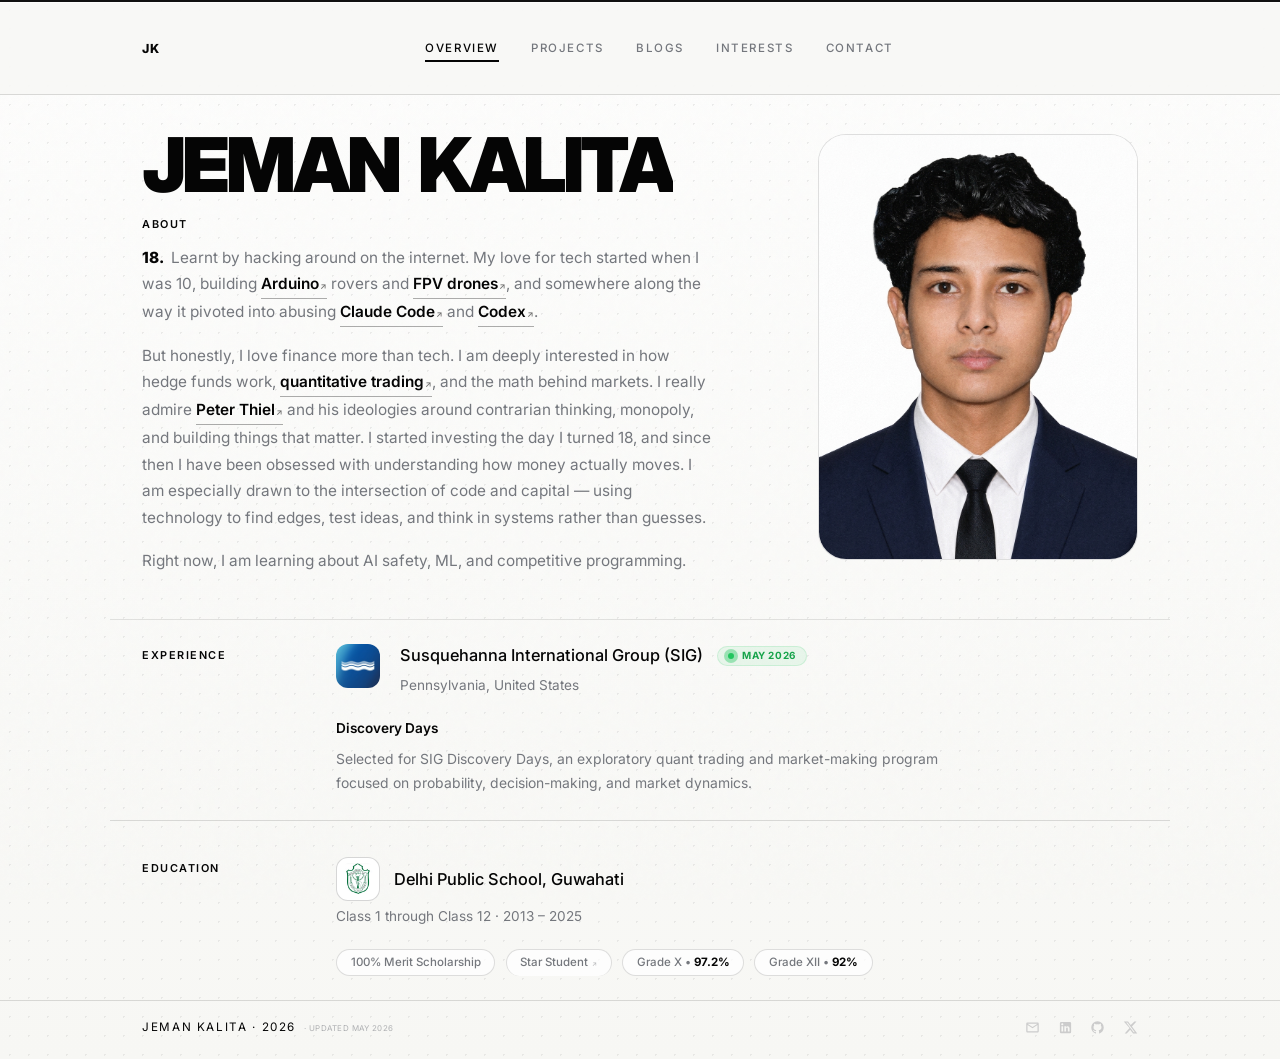
==== commit 58f460be: "style: reformat HTML markup for improved readability and line wrapping" ====
--- a/index.html
+++ b/index.html
@@ -4,12 +4,14 @@
 <head>
   <meta charset="UTF-8">
   <meta name="viewport" content="width=device-width, initial-scale=1.0, maximum-scale=5.0">
-  
+
   <!-- SEO Primary Meta Tags -->
   <title>Jeman Kalita — Architecting Systems, Quant & AI</title>
   <meta name="title" content="Jeman Kalita — Architecting Systems, Quant & AI">
-  <meta name="description" content="The personal digital archive of Jeman Kalita. Building at the intersection of quantitative finance, artificial intelligence, and high-performance software systems.">
-  <meta name="keywords" content="Jeman Kalita, software engineer, quant, AI builder, developer, competitive programming, tech investor, startup, systems architecture">
+  <meta name="description"
+    content="The personal digital archive of Jeman Kalita. Building at the intersection of quantitative finance, artificial intelligence, and high-performance software systems.">
+  <meta name="keywords"
+    content="Jeman Kalita, software engineer, quant, AI builder, developer, competitive programming, tech investor, startup, systems architecture">
   <meta name="author" content="Jeman Kalita">
   <meta name="robots" content="index, follow">
   <link rel="canonical" href="https://jeman.vercel.app/">
@@ -18,7 +20,8 @@
   <meta property="og:type" content="website">
   <meta property="og:url" content="https://jeman.vercel.app/">
   <meta property="og:title" content="Jeman Kalita — Architecting Systems, Quant & AI">
-  <meta property="og:description" content="The personal digital archive of Jeman Kalita. Building at the intersection of quantitative finance, artificial intelligence, and high-performance software systems.">
+  <meta property="og:description"
+    content="The personal digital archive of Jeman Kalita. Building at the intersection of quantitative finance, artificial intelligence, and high-performance software systems.">
   <meta property="og:image" content="https://jeman.vercel.app/og-image.jpg">
   <meta property="og:site_name" content="Jeman Kalita">
 
@@ -26,7 +29,8 @@
   <meta property="twitter:card" content="summary_large_image">
   <meta property="twitter:url" content="https://jeman.vercel.app/">
   <meta property="twitter:title" content="Jeman Kalita — Architecting Systems, Quant & AI">
-  <meta property="twitter:description" content="The personal digital archive of Jeman Kalita. Building at the intersection of quantitative finance, artificial intelligence, and high-performance software systems.">
+  <meta property="twitter:description"
+    content="The personal digital archive of Jeman Kalita. Building at the intersection of quantitative finance, artificial intelligence, and high-performance software systems.">
   <meta property="twitter:image" content="https://jeman.vercel.app/og-image.jpg">
 
   <!-- Theme & Favicons -->
@@ -38,8 +42,10 @@
   <!-- Preconnect & Fonts -->
   <link rel="preconnect" href="https://fonts.googleapis.com">
   <link rel="preconnect" href="https://fonts.gstatic.com" crossorigin>
-  <link href="https://fonts.googleapis.com/css2?family=Inter:wght@400;500;600;700;800;900&family=Playfair+Display:ital,wght@0,400;0,500;0,700;1,400&display=swap" rel="stylesheet">
-  
+  <link
+    href="https://fonts.googleapis.com/css2?family=Inter:wght@400;500;600;700;800;900&family=Playfair+Display:ital,wght@0,400;0,500;0,700;1,400&display=swap"
+    rel="stylesheet">
+
   <link rel="stylesheet" href="style.css">
 
   <!-- JSON-LD Structured Data -->
@@ -92,17 +98,21 @@
           <div class="about-text-container">
             <span class="section-label about-label">About</span>
             <p class="body-text">
-              <span class="inline-age inline-age--number">18.</span> Learnt by hacking around on the internet. My love for
+              <span class="inline-age inline-age--number">18.</span> Learnt by hacking around on the internet. My love
+              for
               tech started when I was 10, building <a class="info-token" href="https://en.wikipedia.org/wiki/Arduino"
-                target="_blank" rel="noopener">Arduino<span class="info-card"><strong>Arduino</strong><span>An open-source
+                target="_blank" rel="noopener">Arduino<span class="info-card"><strong>Arduino</strong><span>An
+                    open-source
                     electronics platform used to prototype hardware with simple boards, sensors, and
                     code.</span></span></a> rovers and <a class="info-token"
-                href="https://en.wikipedia.org/wiki/First-person_view_(radio_control)" target="_blank" rel="noopener">FPV
+                href="https://en.wikipedia.org/wiki/First-person_view_(radio_control)" target="_blank"
+                rel="noopener">FPV
                 drones<span class="info-card"><strong>FPV drones</strong><span>First-person-view drones flown through a
                     live camera feed, blending electronics, radio systems, and fast control.</span></span></a>, and
               somewhere along the way it pivoted into abusing <a class="info-token"
                 href="https://en.wikipedia.org/wiki/Claude_(language_model)" target="_blank" rel="noopener">Claude
-                Code<span class="info-card"><strong>Claude Code</strong><span>Anthropic's agentic coding tool for working
+                Code<span class="info-card"><strong>Claude Code</strong><span>Anthropic's agentic coding tool for
+                    working
                     with codebases through natural-language prompts and terminal workflows.</span></span></a> and <a
                 class="info-token" href="https://en.wikipedia.org/wiki/OpenAI_Codex" target="_blank"
                 rel="noopener">Codex<span class="info-card"><strong>Codex</strong><span>OpenAI's coding-focused model
@@ -121,8 +131,10 @@
                     author known for contrarian thinking, monopoly theory, and backing category-defining
                     companies.</span></span></a> and his ideologies around contrarian thinking, monopoly, and building
               things that matter. I started investing the day I
-              turned 18, and since then I have been obsessed with understanding how money actually moves. I am especially
-              drawn to the intersection of code and capital &mdash; using technology to find edges, test ideas, and think
+              turned 18, and since then I have been obsessed with understanding how money actually moves. I am
+              especially
+              drawn to the intersection of code and capital &mdash; using technology to find edges, test ideas, and
+              think
               in systems rather than guesses.
             </p>
             <p class="body-text">
@@ -144,7 +156,8 @@
         <span class="section-label">Experience</span>
         <div class="section-content">
           <div class="exp-header">
-            <img src="suslogo.png" class="school-logo" alt="SIG logo" loading="lazy" style="border: none; background: transparent; padding: 0; width: 44px; height: 44px;">
+            <img src="suslogo.png" class="school-logo" alt="SIG logo" loading="lazy"
+              style="border: none; background: transparent; padding: 0; width: 44px; height: 44px;">
             <div class="exp-title-group">
               <div class="exp-company-row">
                 <p class="edu-school" style="margin-bottom: 0;">Susquehanna International Group (SIG)</p>
@@ -156,10 +169,11 @@
               <p class="edu-detail">Pennsylvania, United States</p>
             </div>
           </div>
-          
-          <p class="edu-detail" style="font-weight: 600; color: var(--text); margin-bottom: 0.4rem;">Discovery Days Participant</p>
+
+          <p class="edu-detail" style="font-weight: 600; color: var(--text); margin-bottom: 0.4rem;">Discovery Days </p>
           <p class="achieve-desc" style="max-width: 650px;">
-            Selected for SIG Discovery Days, an exploratory quant trading and market-making program focused on probability, decision-making, and market dynamics.
+            Selected for SIG Discovery Days, an exploratory quant trading and market-making program focused on
+            probability, decision-making, and market dynamics.
           </p>
         </div>
       </div>
@@ -174,13 +188,15 @@
           <p class="edu-school school-title"><img src="dps-logo.jpg" class="school-logo" alt="DPS Guwahati logo"
               loading="lazy">Delhi Public School, Guwahati</p>
           <p class="edu-detail">Class 1 through Class 12 &middot; 2013 &ndash; 2025</p>
-          
+
           <div class="edu-capsules" data-reveal>
             <div class="edu-capsule">100% Merit Scholarship</div>
             <div class="edu-capsule info-token" style="border-bottom: none; font-weight: 500; cursor: help;">
               Star Student
-              <span class="info-card" style="padding: 0; background: transparent; border: none; box-shadow: none; width: 240px;">
-                <img src="star.jpg" alt="Star Student Certificate" style="width: 100%; height: auto; border-radius: 12px; box-shadow: var(--shadow); display: block;">
+              <span class="info-card"
+                style="padding: 0; background: transparent; border: none; box-shadow: none; width: 240px;">
+                <img src="star.jpg" alt="Star Student Certificate"
+                  style="width: 100%; height: auto; border-radius: 12px; box-shadow: var(--shadow); display: block;">
               </span>
             </div>
             <div class="edu-capsule">Grade X &bull; <span class="capsule-bold">97.2%</span></div>
@@ -354,91 +370,93 @@
     <section id="interests-portal">
       <div class="portal-centered-container">
         <div class="portal-grid">
-            
-            <!-- 01 SPORTS -->
-            <div class="portal-card" data-portal="sports" data-reveal>
-              <div class="card-media">
-                <div class="dynamic-media-container" data-portal-media="sports"></div>
-                <div class="media-overlay"></div>
-                <div class="telemetry-overlay">
-                  <svg class="line-svg" viewBox="0 0 100 20"><path d="M0,10 Q25,0 50,10 T100,10" /></svg>
-                </div>
+
+          <!-- 01 SPORTS -->
+          <div class="portal-card" data-portal="sports" data-reveal>
+            <div class="card-media">
+              <div class="dynamic-media-container" data-portal-media="sports"></div>
+              <div class="media-overlay"></div>
+              <div class="telemetry-overlay">
+                <svg class="line-svg" viewBox="0 0 100 20">
+                  <path d="M0,10 Q25,0 50,10 T100,10" />
+                </svg>
               </div>
-              <div class="card-content">
-                <span class="card-num">01</span>
-                <h2 class="card-title">Sports</h2>
-                <p class="card-kicker">F1 &bull; Football &bull; Strategy</p>
-              </div>
-            </div>
-
-            <!-- 02 POKER -->
-            <div class="portal-card" data-portal="poker" data-reveal>
-              <div class="card-media">
-                <div class="dynamic-media-container" data-portal-media="poker"></div>
-                <div class="media-overlay"></div>
-              </div>
-              <div class="card-content">
-                <span class="card-num">02</span>
-                <h2 class="card-title">Poker</h2>
-                <p class="card-kicker">EV &bull; Psychology &bull; GTO</p>
-              </div>
-            </div>
-
-            <!-- 03 MOVIES -->
-            <div class="portal-card" data-portal="movies" data-reveal>
-              <div class="card-media">
-                <div class="dynamic-media-container" data-portal-media="movies"></div>
-                <div class="media-overlay"></div>
-                <div class="grain-overlay"></div>
-              </div>
-              <div class="card-content">
-                <span class="card-num">03</span>
-                <h2 class="card-title">Movies</h2>
-                <p class="card-kicker">Cinema &bull; Directors &bull; Letters</p>
-              </div>
-            </div>
-
-            <!-- 04 BOOKS -->
-            <div class="portal-card" data-portal="books" data-reveal>
-              <div class="card-media">
-                <div class="dynamic-media-container" data-portal-media="books"></div>
-                <div class="media-overlay"></div>
-              </div>
-              <div class="card-content">
-                <span class="card-num">04</span>
-                <h2 class="card-title">Books</h2>
-                <p class="card-kicker">Library &bull; Thoughts &bull; Reading</p>
-              </div>
-            </div>
-
-            <!-- 05 KNOWLEDGE STASH -->
-            <div class="portal-card" data-portal="knowledge" data-reveal>
-              <div class="card-media">
-                <div class="dynamic-media-container" data-portal-media="knowledge"></div>
-                <div class="media-overlay"></div>
-                <div class="terminal-overlay"></div>
-              </div>
-              <div class="card-content">
-                <span class="card-num">05</span>
-                <h2 class="card-title">Knowledge Stash</h2>
-                <p class="card-kicker">Papers &bull; Courses &bull; Archives</p>
-              </div>
-            </div>
-
-            <!-- 06 PEOPLE WHO INSPIRE -->
-            <div class="portal-card" data-portal="people" data-reveal>
-              <div class="card-media">
-                <div class="dynamic-media-container" data-portal-media="people"></div>
-                <div class="media-overlay"></div>
-              </div>
-              <div class="card-content">
-                <span class="card-num">06</span>
-                <h2 class="card-title">Inspiration</h2>
-                <p class="card-kicker">Founders &bull; Traders &bull; Polymaths</p>
-              </div>
-            </div>
-
-          </div>
+            </div>
+            <div class="card-content">
+              <span class="card-num">01</span>
+              <h2 class="card-title">Sports</h2>
+              <p class="card-kicker">F1 &bull; Football &bull; Strategy</p>
+            </div>
+          </div>
+
+          <!-- 02 POKER -->
+          <div class="portal-card" data-portal="poker" data-reveal>
+            <div class="card-media">
+              <div class="dynamic-media-container" data-portal-media="poker"></div>
+              <div class="media-overlay"></div>
+            </div>
+            <div class="card-content">
+              <span class="card-num">02</span>
+              <h2 class="card-title">Poker</h2>
+              <p class="card-kicker">EV &bull; Psychology &bull; GTO</p>
+            </div>
+          </div>
+
+          <!-- 03 MOVIES -->
+          <div class="portal-card" data-portal="movies" data-reveal>
+            <div class="card-media">
+              <div class="dynamic-media-container" data-portal-media="movies"></div>
+              <div class="media-overlay"></div>
+              <div class="grain-overlay"></div>
+            </div>
+            <div class="card-content">
+              <span class="card-num">03</span>
+              <h2 class="card-title">Movies</h2>
+              <p class="card-kicker">Cinema &bull; Directors &bull; Letters</p>
+            </div>
+          </div>
+
+          <!-- 04 BOOKS -->
+          <div class="portal-card" data-portal="books" data-reveal>
+            <div class="card-media">
+              <div class="dynamic-media-container" data-portal-media="books"></div>
+              <div class="media-overlay"></div>
+            </div>
+            <div class="card-content">
+              <span class="card-num">04</span>
+              <h2 class="card-title">Books</h2>
+              <p class="card-kicker">Library &bull; Thoughts &bull; Reading</p>
+            </div>
+          </div>
+
+          <!-- 05 KNOWLEDGE STASH -->
+          <div class="portal-card" data-portal="knowledge" data-reveal>
+            <div class="card-media">
+              <div class="dynamic-media-container" data-portal-media="knowledge"></div>
+              <div class="media-overlay"></div>
+              <div class="terminal-overlay"></div>
+            </div>
+            <div class="card-content">
+              <span class="card-num">05</span>
+              <h2 class="card-title">Knowledge Stash</h2>
+              <p class="card-kicker">Papers &bull; Courses &bull; Archives</p>
+            </div>
+          </div>
+
+          <!-- 06 PEOPLE WHO INSPIRE -->
+          <div class="portal-card" data-portal="people" data-reveal>
+            <div class="card-media">
+              <div class="dynamic-media-container" data-portal-media="people"></div>
+              <div class="media-overlay"></div>
+            </div>
+            <div class="card-content">
+              <span class="card-num">06</span>
+              <h2 class="card-title">Inspiration</h2>
+              <p class="card-kicker">Founders &bull; Traders &bull; Polymaths</p>
+            </div>
+          </div>
+
+        </div>
       </div>
     </section>
 
@@ -584,4 +602,4 @@
   <script src="script.js" defer></script>
 </body>
 
-</html>
+</html>
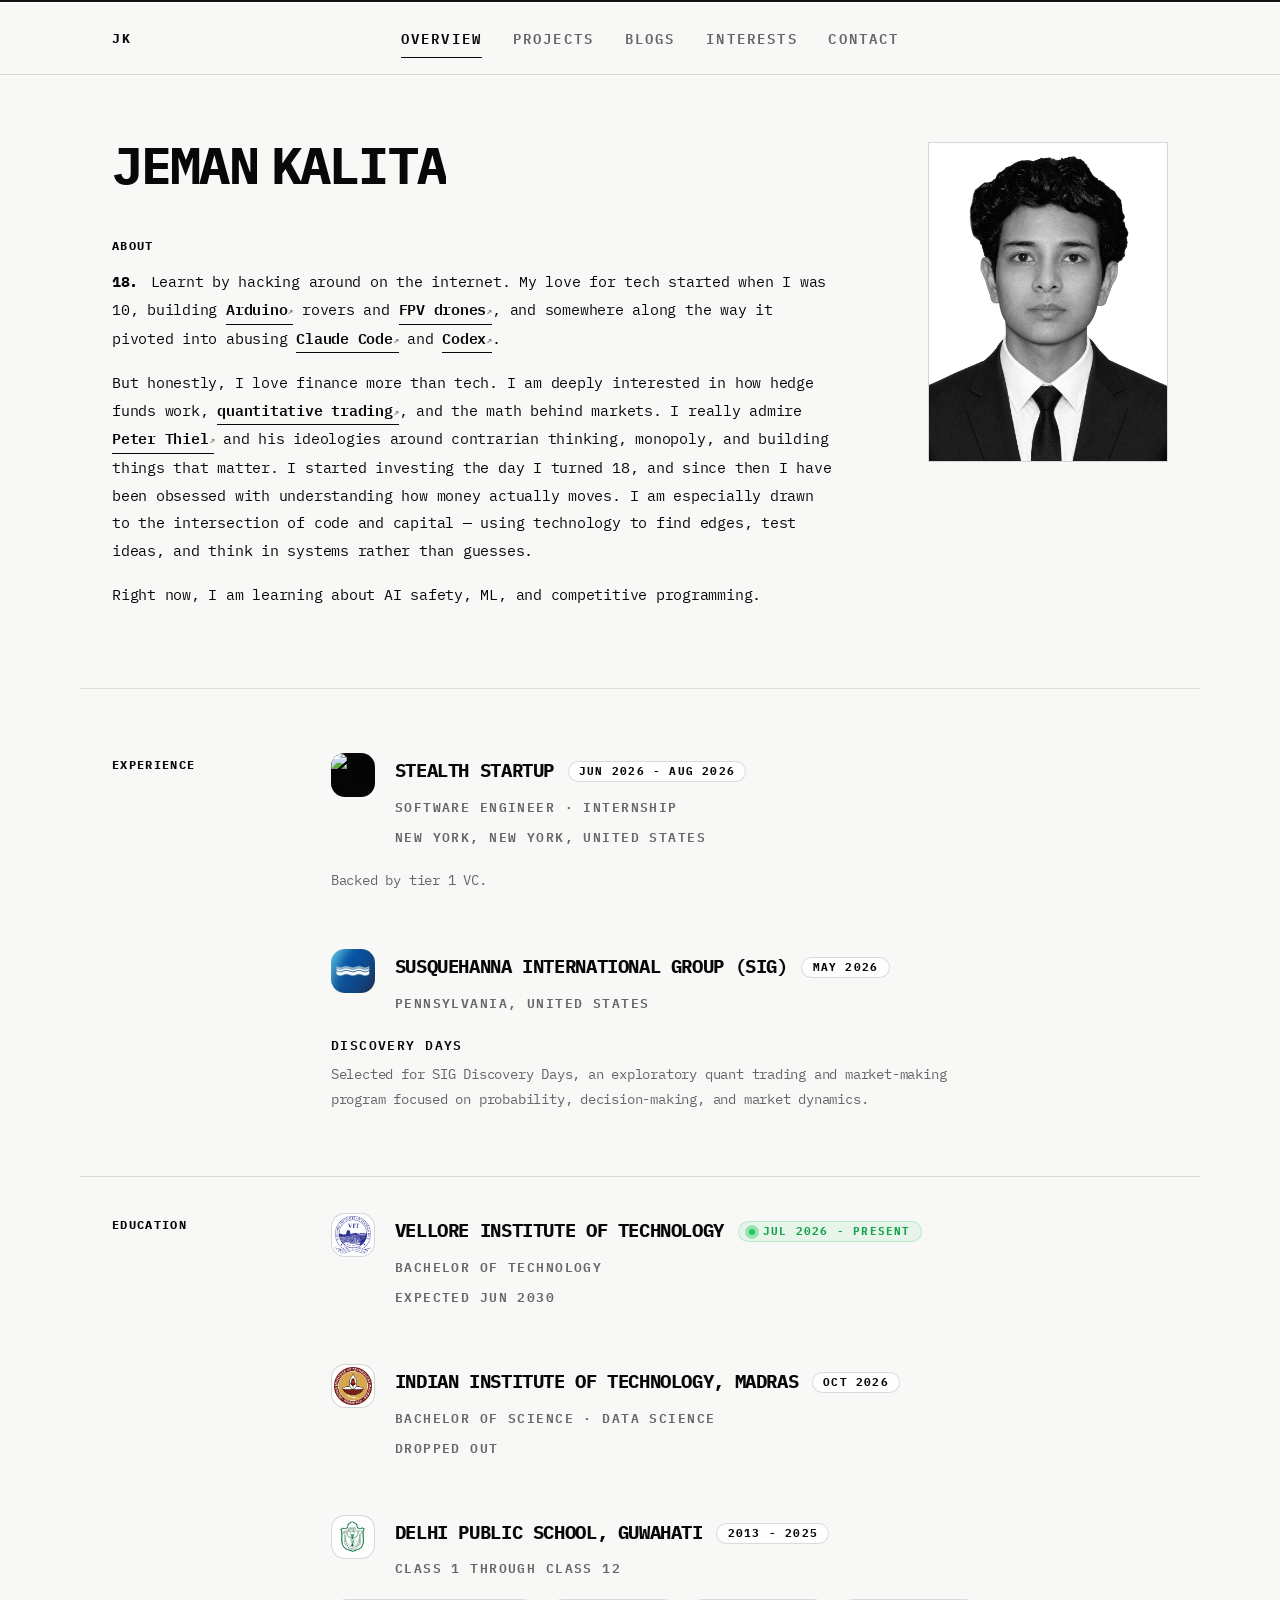
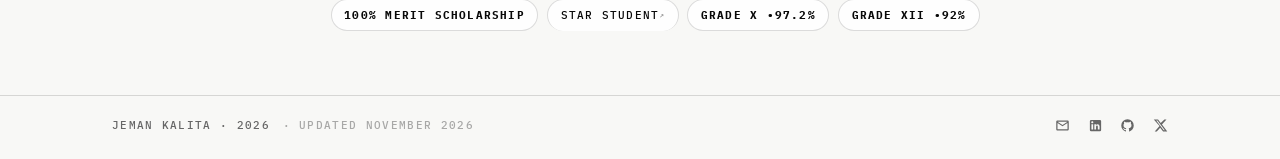
==== commit c31b0c7a: "feat: add Projects page, rework Education, and polish site - Projects: VIT Map (hover-to-play demo f" ====
--- a/index.html
+++ b/index.html
@@ -6,8 +6,8 @@
   <meta name="viewport" content="width=device-width, initial-scale=1.0, maximum-scale=5.0">
 
   <!-- SEO Primary Meta Tags -->
-  <title>Jeman Kalita — Architecting Systems, Quant & AI</title>
-  <meta name="title" content="Jeman Kalita — Architecting Systems, Quant & AI">
+  <title>Jeman Kalita — I'm HIM</title>
+  <meta name="title" content="Jeman Kalita — I'm HIM">
   <meta name="description"
     content="The personal digital archive of Jeman Kalita. Building at the intersection of quantitative finance, artificial intelligence, and high-performance software systems.">
   <meta name="keywords"
@@ -19,7 +19,7 @@
   <!-- Open Graph / Facebook / LinkedIn -->
   <meta property="og:type" content="website">
   <meta property="og:url" content="https://jeman.vercel.app/">
-  <meta property="og:title" content="Jeman Kalita — Architecting Systems, Quant & AI">
+  <meta property="og:title" content="Jeman Kalita — I'm HIM">
   <meta property="og:description"
     content="The personal digital archive of Jeman Kalita. Building at the intersection of quantitative finance, artificial intelligence, and high-performance software systems.">
   <meta property="og:image" content="https://jeman.vercel.app/og-image.jpg">
@@ -28,25 +28,49 @@
   <!-- Twitter / X -->
   <meta property="twitter:card" content="summary_large_image">
   <meta property="twitter:url" content="https://jeman.vercel.app/">
-  <meta property="twitter:title" content="Jeman Kalita — Architecting Systems, Quant & AI">
+  <meta property="twitter:title" content="Jeman Kalita — I'm HIM">
   <meta property="twitter:description"
     content="The personal digital archive of Jeman Kalita. Building at the intersection of quantitative finance, artificial intelligence, and high-performance software systems.">
   <meta property="twitter:image" content="https://jeman.vercel.app/og-image.jpg">
 
+  <script type="application/ld+json" id="blog-post-schema">
+  {
+    "@context": "https://schema.org",
+    "@type": "BlogPosting",
+    "headline": "One Tweet Changed Everything",
+    "author": {
+      "@type": "Person",
+      "name": "Jeman Kalita"
+    },
+    "datePublished": "2026-06-01",
+    "dateModified": "2026-06-01",
+    "url": "https://jeman.vercel.app/blog/one-tweet-changed-everything",
+    "description": "A cold email, a rejection, and one tweet that unexpectedly changed my summer. How sharing my journey online led to founders reaching out, startup opportunities, and a reminder that visibility creates luck.",
+    "mainEntityOfPage": {
+      "@type": "WebPage",
+      "@id": "https://jeman.vercel.app/blog/one-tweet-changed-everything"
+    },
+    "publisher": {
+      "@type": "Person",
+      "name": "Jeman Kalita"
+    }
+  }
+  </script>
+
   <!-- Theme & Favicons -->
   <meta name="theme-color" content="#f7f7f5" media="(prefers-color-scheme: light)">
   <meta name="theme-color" content="#08090b" media="(prefers-color-scheme: dark)">
-  <link rel="icon" type="image/svg+xml" href="favicon.svg?v=4">
-  <link rel="apple-touch-icon" href="favicon.svg?v=4">
+  <link rel="icon" type="image/svg+xml" href="/favicon.svg?v=4">
+  <link rel="apple-touch-icon" href="/favicon.svg?v=4">
 
   <!-- Preconnect & Fonts -->
   <link rel="preconnect" href="https://fonts.googleapis.com">
   <link rel="preconnect" href="https://fonts.gstatic.com" crossorigin>
   <link
-    href="https://fonts.googleapis.com/css2?family=Inter:wght@400;500;600;700;800;900&family=Playfair+Display:ital,wght@0,400;0,500;0,700;1,400&display=swap"
+    href="https://fonts.googleapis.com/css2?family=IBM+Plex+Mono:wght@400;500;600;700&family=Inter:wght@400;500;600;700&family=Inter+Tight:wght@700;800;900&display=swap"
     rel="stylesheet">
 
-  <link rel="stylesheet" href="style.css">
+  <link rel="stylesheet" href="/style.css">
 
   <!-- JSON-LD Structured Data -->
   <script type="application/ld+json">
@@ -58,8 +82,8 @@
     "jobTitle": "Software Engineer & Builder",
     "sameAs": [
       "https://github.com/jemankalita",
-      "https://x.com/jemankalita",
-      "https://linkedin.com/in/jemankalita"
+      "https://x.com/jemxnn",
+      "https://www.linkedin.com/in/jemankalita/"
     ],
     "knowsAbout": ["Quantitative Finance", "Artificial Intelligence", "Software Engineering", "Competitive Programming", "Startups"]
   }
@@ -144,7 +168,7 @@
         </div>
 
         <div class="hero-image-wrap">
-          <img src="portfolio.png" class="hero-portrait" alt="Jeman Kalita">
+          <img src="/portfolio.png" class="hero-portrait" alt="Jeman Kalita">
         </div>
       </div>
     </header>
@@ -155,14 +179,33 @@
       <div class="section-inner">
         <span class="section-label">Experience</span>
         <div class="section-content">
+          <div class="exp-entry">
+            <div class="exp-header">
+              <img src="/stealth-startup-logo.jpg" class="school-logo stealth-logo-img" alt="Stealth Startup logo"
+                loading="lazy">
+              <div class="exp-title-group">
+                <div class="exp-company-row">
+                  <p class="edu-school" style="margin-bottom: 0;">Stealth Startup</p>
+                  <div class="live-status live-status--past">
+                    <span class="status-label">Jun 2026 - Aug 2026</span>
+                  </div>
+                </div>
+                <p class="edu-detail">Software Engineer &middot; Internship</p>
+                <p class="edu-detail">New York, New York, United States</p>
+              </div>
+            </div>
+
+            <p class="achieve-desc" style="max-width: 650px;">Backed by tier 1 VC.</p>
+          </div>
+
+          <div class="exp-entry">
           <div class="exp-header">
-            <img src="suslogo.png" class="school-logo" alt="SIG logo" loading="lazy"
+            <img src="/suslogo.png" class="school-logo" alt="SIG logo" loading="lazy"
               style="border: none; background: transparent; padding: 0; width: 44px; height: 44px;">
             <div class="exp-title-group">
               <div class="exp-company-row">
                 <p class="edu-school" style="margin-bottom: 0;">Susquehanna International Group (SIG)</p>
-                <div class="live-status">
-                  <span class="pulse-dot"></span>
+                <div class="live-status live-status--past">
                   <span class="status-label">May 2026</span>
                 </div>
               </div>
@@ -175,6 +218,7 @@
             Selected for SIG Discovery Days, an exploratory quant trading and market-making program focused on
             probability, decision-making, and market dynamics.
           </p>
+          </div>
         </div>
       </div>
     </section>
@@ -185,9 +229,53 @@
       <div class="section-inner">
         <span class="section-label">Education</span>
         <div class="section-content">
-          <p class="edu-school school-title"><img src="dps-logo.jpg" class="school-logo" alt="DPS Guwahati logo"
-              loading="lazy">Delhi Public School, Guwahati</p>
-          <p class="edu-detail">Class 1 through Class 12 &middot; 2013 &ndash; 2025</p>
+          <div class="exp-entry">
+            <div class="exp-header">
+              <img src="/vit-logo.png" class="school-logo school-logo--seal" alt="Vellore Institute of Technology logo"
+                loading="lazy">
+              <div class="exp-title-group">
+                <div class="exp-company-row">
+                  <p class="edu-school">Vellore Institute of Technology</p>
+                  <div class="live-status live-status--current">
+                    <span class="pulse-dot"></span>
+                    <span class="status-label">Jul 2026 - Present</span>
+                  </div>
+                </div>
+                <p class="edu-detail">Bachelor of Technology</p>
+                <p class="edu-detail">Expected Jun 2030</p>
+              </div>
+            </div>
+          </div>
+
+          <div class="exp-entry">
+            <div class="exp-header">
+              <img src="/iitm-logo.png" class="school-logo school-logo--seal" alt="IIT Madras logo" loading="lazy">
+              <div class="exp-title-group">
+                <div class="exp-company-row">
+                  <p class="edu-school">Indian Institute of Technology, Madras</p>
+                  <div class="live-status live-status--past">
+                    <span class="status-label">Oct 2026</span>
+                  </div>
+                </div>
+                <p class="edu-detail">Bachelor of Science &middot; Data Science</p>
+                <p class="edu-detail">Dropped out</p>
+              </div>
+            </div>
+          </div>
+
+          <div class="exp-entry">
+            <div class="exp-header">
+              <img src="/dps-logo.jpg" class="school-logo" alt="DPS Guwahati logo" loading="lazy">
+              <div class="exp-title-group">
+                <div class="exp-company-row">
+                  <p class="edu-school">Delhi Public School, Guwahati</p>
+                  <div class="live-status live-status--past">
+                    <span class="status-label">2013 - 2025</span>
+                  </div>
+                </div>
+                <p class="edu-detail">Class 1 through Class 12</p>
+              </div>
+            </div>
 
           <div class="edu-capsules" data-reveal>
             <div class="edu-capsule">100% Merit Scholarship</div>
@@ -195,12 +283,13 @@
               Star Student
               <span class="info-card"
                 style="padding: 0; background: transparent; border: none; box-shadow: none; width: 240px;">
-                <img src="star.jpg" alt="Star Student Certificate"
+                <img src="/star.jpg" alt="Star Student Certificate"
                   style="width: 100%; height: auto; border-radius: 12px; box-shadow: var(--shadow); display: block;">
               </span>
             </div>
             <div class="edu-capsule">Grade X &bull; <span class="capsule-bold">97.2%</span></div>
             <div class="edu-capsule">Grade XII &bull; <span class="capsule-bold">92%</span></div>
+          </div>
           </div>
         </div>
       </div>
@@ -209,7 +298,7 @@
     <footer>
       <div class="full-divider"></div>
       <div class="footer-inner">
-        <span class="footer-left">Jeman Kalita &middot; 2026 <span class="footer-updated">· Updated May
+        <span class="footer-left">Jeman Kalita &middot; 2026 <span class="footer-updated">· Updated November
             2026</span></span>
         <div class="footer-icons">
           <a href="mailto:jemankalita@gmail.com" class="footer-icon" title="Email">
@@ -231,7 +320,7 @@
                 d="M12 2A10 10 0 0 0 2 12c0 4.42 2.87 8.17 6.84 9.5.5.08.66-.23.66-.5v-1.69c-2.77.6-3.36-1.34-3.36-1.34-.46-1.16-1.11-1.47-1.11-1.47-.91-.62.07-.6.07-.6 1 .07 1.53 1.03 1.53 1.03.87 1.52 2.34 1.07 2.91.83.09-.65.35-1.09.63-1.34-2.22-.25-4.55-1.11-4.55-4.92 0-1.11.38-2 1.03-2.71-.1-.25-.45-1.29.1-2.64 0 0 .84-.27 2.75 1.02.79-.22 1.65-.33 2.5-.33.85 0 1.71.11 2.5.33 1.91-1.29 2.75-1.02 2.75-1.02.55 1.35.2 2.39.1 2.64.65.71 1.03 1.6 1.03 2.71 0 3.82-2.34 4.66-4.57 4.91.36.31.69.92.69 1.85V21c0 .27.16.59.67.5C19.14 20.16 22 16.42 22 12A10 10 0 0 0 12 2z" />
             </svg>
           </a>
-          <a href="https://x.com/xerotwts" class="footer-icon" title="X / Twitter" target="_blank" rel="noopener">
+          <a href="https://x.com/jemxnn" class="footer-icon" title="X / Twitter" target="_blank" rel="noopener">
             <svg viewBox="0 0 24 24">
               <path
                 d="M18.244 2.25h3.308l-7.227 8.26 8.502 11.24H16.17l-4.714-6.231-5.401 6.231H2.748l7.73-8.835L1.254 2.25H8.08l4.259 5.63zm-1.161 17.52h1.833L7.084 4.126H5.117z" />
@@ -259,12 +348,94 @@
 
     <div class="divider"></div>
 
-    <section>
+    <section id="projects-list">
       <div class="section-inner">
-        <span class="section-label">Soon</span>
-        <div class="section-content">
-          <p class="coming-soon-large">Coming soon.</p>
-          <p class="coming-soon-sub">Projects and build notes will live here.</p>
+        <span class="section-label">Selected</span>
+        <div class="section-content project-list">
+
+          <article class="project">
+            <a class="project-media" href="https://vit-map.vercel.app" target="_blank" rel="noopener"
+              aria-label="Open VIT Map">
+              <video class="project-video" src="/projects/vitmap.mp4" poster="/projects/vitmap-poster.jpg" muted
+                loop playsinline preload="none"></video>
+              <span class="project-media-hint">Hover to play</span>
+            </a>
+            <div class="project-body">
+              <div class="project-title-row">
+                <h2 class="project-title">VIT Map</h2>
+                <span class="project-stat">~3k daily active users</span>
+              </div>
+              <p class="project-desc">A 3D map of VIT Vellore with one fast search over lecture halls, PRP rooms,
+                hostel blocks, mess menus, ATMs and pharmacies, plus walking routes between them. Used by around
+                3,000 students every day, and it got a warm reception from VIT students on Reddit.</p>
+              <p class="project-tech">TypeScript &middot; MapLibre &middot; Vercel</p>
+              <div class="project-links">
+                <a href="https://vit-map.vercel.app" target="_blank" rel="noopener">Live site</a>
+                <a href="https://www.reddit.com/r/Vit/s/vdTCK3845y" target="_blank" rel="noopener">Reddit feedback</a>
+              </div>
+            </div>
+          </article>
+
+          <article class="project">
+            <a class="project-media" href="https://github.com/jemankalita/C0RTEX" target="_blank" rel="noopener"
+              aria-label="Open C0RTEX on GitHub">
+              <img src="/projects/cortex.jpg" alt="C0RTEX analyzer screen with the vulnerable-shop demo repository"
+                loading="lazy">
+            </a>
+            <div class="project-body">
+              <div class="project-title-row">
+                <h2 class="project-title">C0RTEX</h2>
+              </div>
+              <p class="project-desc">An AI security agent that reads a codebase like an attacker. It maps the attack
+                surface, traces risky paths, explains the real-world impact, scores safety and drafts reviewable
+                fixes, for codebases you are authorized to analyze.</p>
+              <p class="project-tech">TypeScript &middot; Next.js &middot; Gemini</p>
+              <div class="project-links">
+                <a href="https://github.com/jemankalita/C0RTEX" target="_blank" rel="noopener">GitHub</a>
+              </div>
+            </div>
+          </article>
+
+          <article class="project">
+            <a class="project-media" href="https://game.battlecode.au" target="_blank" rel="noopener"
+              aria-label="Open UNSW Battlecode">
+              <img src="/projects/unsw-battlecode.jpg" alt="UNSW Battlecode 2026 homepage: 973 teams, 2,043 competitors, 41 countries"
+                loading="lazy">
+            </a>
+            <div class="project-body">
+              <div class="project-title-row">
+                <h2 class="project-title">UNSW Battlecode 2026</h2>
+              </div>
+              <p class="project-desc">Leviathan, a C++ bot for a contest of 973 teams from 41 countries. Every dragon
+                runs its own copy of the program with no shared memory and about 25 ms per turn. It swarms early,
+                routes through portals, splits late and rams longer enemies.</p>
+              <p class="project-tech">C++</p>
+              <div class="project-links">
+                <a href="https://game.battlecode.au" target="_blank" rel="noopener">Competition</a>
+                <a href="https://github.com/jemankalita/UNSW-BATTLECODE-2026" target="_blank" rel="noopener">GitHub</a>
+              </div>
+            </div>
+          </article>
+
+          <article class="project">
+            <a class="project-media" href="https://github.com/jemankalita/opurnos" target="_blank" rel="noopener"
+              aria-label="Open Opurnos on GitHub">
+              <img src="/projects/opurnos.jpg" alt="Opurnos README describing the product" loading="lazy">
+            </a>
+            <div class="project-body">
+              <div class="project-title-row">
+                <h2 class="project-title">Opurnos</h2>
+              </div>
+              <p class="project-desc">A chief of staff for your ambitions. It watches 92 sources for hackathons,
+                fellowships, research roles and internships, checks eligibility against your resume with quoted
+                evidence, and applies only with your approval. Built for the Meta Global AI Developer Hackathon.</p>
+              <p class="project-tech">TypeScript &middot; Next.js &middot; OpenAI</p>
+              <div class="project-links">
+                <a href="https://github.com/jemankalita/opurnos" target="_blank" rel="noopener">GitHub</a>
+              </div>
+            </div>
+          </article>
+
         </div>
       </div>
     </section>
@@ -272,7 +443,7 @@
     <footer>
       <div class="full-divider"></div>
       <div class="footer-inner">
-        <span class="footer-left">Jeman Kalita &middot; 2026 <span class="footer-updated">· Updated May
+        <span class="footer-left">Jeman Kalita &middot; 2026 <span class="footer-updated">· Updated November
             2026</span></span>
         <div class="footer-icons">
           <a href="mailto:jemankalita@gmail.com" class="footer-icon"><svg viewBox="0 0 24 24">
@@ -289,7 +460,7 @@
               <path
                 d="M12 2A10 10 0 0 0 2 12c0 4.42 2.87 8.17 6.84 9.5.5.08.66-.23.66-.5v-1.69c-2.77.6-3.36-1.34-3.36-1.34-.46-1.16-1.11-1.47-1.11-1.47-.91-.62.07-.6.07-.6 1 .07 1.53 1.03 1.53 1.03.87 1.52 2.34 1.07 2.91.83.09-.65.35-1.09.63-1.34-2.22-.25-4.55-1.11-4.55-4.92 0-1.11.38-2 1.03-2.71-.1-.25-.45-1.29.1-2.64 0 0 .84-.27 2.75 1.02.79-.22 1.65-.33 2.5-.33.85 0 1.71.11 2.5.33 1.91-1.29 2.75-1.02 2.75-1.02.55 1.35.2 2.39.1 2.64.65.71 1.03 1.6 1.03 2.71 0 3.82-2.34 4.66-4.57 4.91.36.31.69.92.69 1.85V21c0 .27.16.59.67.5C19.14 20.16 22 16.42 22 12A10 10 0 0 0 12 2z" />
             </svg></a>
-          <a href="https://x.com/xerotwts" class="footer-icon" target="_blank" rel="noopener"><svg viewBox="0 0 24 24">
+          <a href="https://x.com/jemxnn" class="footer-icon" target="_blank" rel="noopener"><svg viewBox="0 0 24 24">
               <path
                 d="M18.244 2.25h3.308l-7.227 8.26 8.502 11.24H16.17l-4.714-6.231-5.401 6.231H2.748l7.73-8.835L1.254 2.25H8.08l4.259 5.63zm-1.161 17.52h1.833L7.084 4.126H5.117z" />
             </svg></a>
@@ -317,8 +488,19 @@
       <div class="section-inner">
         <span class="section-label">Essays</span>
         <div class="section-content">
-          <p class="coming-soon-large">Coming soon.</p>
-          <p class="coming-soon-sub">Essays and notes on markets, building, and systems thinking.</p>
+          <a class="blog-card" href="/blog/one-tweet-changed-everything" data-blog-slug="one-tweet-changed-everything">
+            <div class="blog-card-meta">
+              <span>Jeman Kalita</span>
+              <span>June 2026</span>
+              <span>4 min read</span>
+            </div>
+            <h2>One Tweet Changed Everything</h2>
+            <p>
+              A cold email, a rejection, and one tweet that unexpectedly changed my summer. How sharing my journey
+              online led to founders reaching out, startup opportunities, and a reminder that visibility creates luck.
+            </p>
+            <span class="blog-read-more">Read the essay</span>
+          </a>
         </div>
       </div>
     </section>
@@ -326,7 +508,7 @@
     <footer>
       <div class="full-divider" style="margin-top:6rem;"></div>
       <div class="footer-inner">
-        <span class="footer-left">Jeman Kalita &middot; 2026 <span class="footer-updated">· Updated May
+        <span class="footer-left">Jeman Kalita &middot; 2026 <span class="footer-updated">· Updated November
             2026</span></span>
         <div class="footer-icons">
           <a href="mailto:jemankalita@gmail.com" class="footer-icon"><svg viewBox="0 0 24 24">
@@ -343,7 +525,7 @@
               <path
                 d="M12 2A10 10 0 0 0 2 12c0 4.42 2.87 8.17 6.84 9.5.5.08.66-.23.66-.5v-1.69c-2.77.6-3.36-1.34-3.36-1.34-.46-1.16-1.11-1.47-1.11-1.47-.91-.62.07-.6.07-.6 1 .07 1.53 1.03 1.53 1.03.87 1.52 2.34 1.07 2.91.83.09-.65.35-1.09.63-1.34-2.22-.25-4.55-1.11-4.55-4.92 0-1.11.38-2 1.03-2.71-.1-.25-.45-1.29.1-2.64 0 0 .84-.27 2.75 1.02.79-.22 1.65-.33 2.5-.33.85 0 1.71.11 2.5.33 1.91-1.29 2.75-1.02 2.75-1.02.55 1.35.2 2.39.1 2.64.65.71 1.03 1.6 1.03 2.71 0 3.82-2.34 4.66-4.57 4.91.36.31.69.92.69 1.85V21c0 .27.16.59.67.5C19.14 20.16 22 16.42 22 12A10 10 0 0 0 12 2z" />
             </svg></a>
-          <a href="https://x.com/xerotwts" class="footer-icon" target="_blank" rel="noopener"><svg viewBox="0 0 24 24">
+          <a href="https://x.com/jemxnn" class="footer-icon" target="_blank" rel="noopener"><svg viewBox="0 0 24 24">
               <path
                 d="M18.244 2.25h3.308l-7.227 8.26 8.502 11.24H16.17l-4.714-6.231-5.401 6.231H2.748l7.73-8.835L1.254 2.25H8.08l4.259 5.63zm-1.161 17.52h1.833L7.084 4.126H5.117z" />
             </svg></a>
@@ -371,7 +553,57 @@
       <div class="portal-centered-container">
         <div class="portal-grid">
 
-          <!-- 01 SPORTS -->
+          <!-- 01 KNOWLEDGE STASH -->
+          <div class="portal-card" data-portal="knowledge" data-reveal>
+            <div class="card-media">
+              <div class="dynamic-media-container" data-portal-media="knowledge"></div>
+              <div class="media-overlay"></div>
+              <div class="terminal-overlay"></div>
+            </div>
+            <div class="card-content">
+              <h2 class="card-title">Knowledge Stash</h2>
+              <p class="card-kicker">Papers &bull; Courses &bull; Archives</p>
+            </div>
+          </div>
+
+          <!-- 02 INSPIRATION -->
+          <div class="portal-card" data-portal="people" data-page="inspirations" data-reveal>
+            <div class="card-media">
+              <div class="dynamic-media-container" data-portal-media="people"></div>
+              <div class="media-overlay"></div>
+            </div>
+            <div class="card-content">
+              <h2 class="card-title">Inspirations</h2>
+              <p class="card-kicker">Founders &bull; Traders &bull; Polymaths</p>
+            </div>
+          </div>
+
+          <!-- 03 MOVIES -->
+          <div class="portal-card" data-portal="movies" data-reveal>
+            <div class="card-media">
+              <div class="dynamic-media-container" data-portal-media="movies"></div>
+              <div class="media-overlay"></div>
+              <div class="grain-overlay"></div>
+            </div>
+            <div class="card-content">
+              <h2 class="card-title">Movies</h2>
+              <p class="card-kicker">Cinema &bull; Directors &bull; Letters</p>
+            </div>
+          </div>
+
+          <!-- 04 BOOKS -->
+          <div class="portal-card" data-portal="books" data-reveal>
+            <div class="card-media">
+              <div class="dynamic-media-container" data-portal-media="books"></div>
+              <div class="media-overlay"></div>
+            </div>
+            <div class="card-content">
+              <h2 class="card-title">Books</h2>
+              <p class="card-kicker">Library &bull; Thoughts &bull; Reading</p>
+            </div>
+          </div>
+
+          <!-- 05 SPORTS -->
           <div class="portal-card" data-portal="sports" data-reveal>
             <div class="card-media">
               <div class="dynamic-media-container" data-portal-media="sports"></div>
@@ -383,76 +615,20 @@
               </div>
             </div>
             <div class="card-content">
-              <span class="card-num">01</span>
               <h2 class="card-title">Sports</h2>
               <p class="card-kicker">F1 &bull; Football &bull; Strategy</p>
             </div>
           </div>
 
-          <!-- 02 POKER -->
+          <!-- 06 POKER -->
           <div class="portal-card" data-portal="poker" data-reveal>
             <div class="card-media">
               <div class="dynamic-media-container" data-portal-media="poker"></div>
               <div class="media-overlay"></div>
             </div>
             <div class="card-content">
-              <span class="card-num">02</span>
               <h2 class="card-title">Poker</h2>
               <p class="card-kicker">EV &bull; Psychology &bull; GTO</p>
-            </div>
-          </div>
-
-          <!-- 03 MOVIES -->
-          <div class="portal-card" data-portal="movies" data-reveal>
-            <div class="card-media">
-              <div class="dynamic-media-container" data-portal-media="movies"></div>
-              <div class="media-overlay"></div>
-              <div class="grain-overlay"></div>
-            </div>
-            <div class="card-content">
-              <span class="card-num">03</span>
-              <h2 class="card-title">Movies</h2>
-              <p class="card-kicker">Cinema &bull; Directors &bull; Letters</p>
-            </div>
-          </div>
-
-          <!-- 04 BOOKS -->
-          <div class="portal-card" data-portal="books" data-reveal>
-            <div class="card-media">
-              <div class="dynamic-media-container" data-portal-media="books"></div>
-              <div class="media-overlay"></div>
-            </div>
-            <div class="card-content">
-              <span class="card-num">04</span>
-              <h2 class="card-title">Books</h2>
-              <p class="card-kicker">Library &bull; Thoughts &bull; Reading</p>
-            </div>
-          </div>
-
-          <!-- 05 KNOWLEDGE STASH -->
-          <div class="portal-card" data-portal="knowledge" data-reveal>
-            <div class="card-media">
-              <div class="dynamic-media-container" data-portal-media="knowledge"></div>
-              <div class="media-overlay"></div>
-              <div class="terminal-overlay"></div>
-            </div>
-            <div class="card-content">
-              <span class="card-num">05</span>
-              <h2 class="card-title">Knowledge Stash</h2>
-              <p class="card-kicker">Papers &bull; Courses &bull; Archives</p>
-            </div>
-          </div>
-
-          <!-- 06 PEOPLE WHO INSPIRE -->
-          <div class="portal-card" data-portal="people" data-reveal>
-            <div class="card-media">
-              <div class="dynamic-media-container" data-portal-media="people"></div>
-              <div class="media-overlay"></div>
-            </div>
-            <div class="card-content">
-              <span class="card-num">06</span>
-              <h2 class="card-title">Inspiration</h2>
-              <p class="card-kicker">Founders &bull; Traders &bull; Polymaths</p>
             </div>
           </div>
 
@@ -465,7 +641,7 @@
     <footer>
       <div class="full-divider" style="margin-top:6rem;"></div>
       <div class="footer-inner">
-        <span class="footer-left">Jeman Kalita &middot; 2026 <span class="footer-updated">· Updated May
+        <span class="footer-left">Jeman Kalita &middot; 2026 <span class="footer-updated">· Updated November
             2026</span></span>
         <div class="footer-icons">
           <a href="mailto:jemankalita@gmail.com" class="footer-icon"><svg viewBox="0 0 24 24">
@@ -482,7 +658,7 @@
               <path
                 d="M12 2A10 10 0 0 0 2 12c0 4.42 2.87 8.17 6.84 9.5.5.08.66-.23.66-.5v-1.69c-2.77.6-3.36-1.34-3.36-1.34-.46-1.16-1.11-1.47-1.11-1.47-.91-.62.07-.6.07-.6 1 .07 1.53 1.03 1.53 1.03.87 1.52 2.34 1.07 2.91.83.09-.65.35-1.09.63-1.34-2.22-.25-4.55-1.11-4.55-4.92 0-1.11.38-2 1.03-2.71-.1-.25-.45-1.29.1-2.64 0 0 .84-.27 2.75 1.02.79-.22 1.65-.33 2.5-.33.85 0 1.71.11 2.5.33 1.91-1.29 2.75-1.02 2.75-1.02.55 1.35.2 2.39.1 2.64.65.71 1.03 1.6 1.03 2.71 0 3.82-2.34 4.66-4.57 4.91.36.31.69.92.69 1.85V21c0 .27.16.59.67.5C19.14 20.16 22 16.42 22 12A10 10 0 0 0 12 2z" />
             </svg></a>
-          <a href="https://x.com/xerotwts" class="footer-icon" target="_blank" rel="noopener"><svg viewBox="0 0 24 24">
+          <a href="https://x.com/jemxnn" class="footer-icon" target="_blank" rel="noopener"><svg viewBox="0 0 24 24">
               <path
                 d="M18.244 2.25h3.308l-7.227 8.26 8.502 11.24H16.17l-4.714-6.231-5.401 6.231H2.748l7.73-8.835L1.254 2.25H8.08l4.259 5.63zm-1.161 17.52h1.833L7.084 4.126H5.117z" />
             </svg></a>
@@ -495,6 +671,170 @@
   <!-- ═══════════════════════════════════════════
      CONTACT PAGE
 ═══════════════════════════════════════════ -->
+  <div id="page-inspirations" class="page">
+
+    <div class="page-header inspirations-header">
+      <div class="page-header-inner">
+        <a href="/interests" class="blog-back-link" data-page="interests">Interests</a>
+        <h1 class="page-title">Inspirations</h1>
+        <p class="page-subtitle">People whose taste, leverage, and obsession are worth studying.</p>
+      </div>
+    </div>
+
+    <div class="divider"></div>
+
+    <section class="inspiration-card-section">
+      <div class="section-inner">
+        <span class="section-label">The obvious</span>
+        <div class="section-content inspiration-card-grid">
+          <a class="inspiration-card obvious" href="/interests/inspirations/peter-thiel" data-person="peter-thiel">
+            <img src="/interests/inspiration/What Peter Thiel Saw in Jeffrey Epstein.jpg" alt="Peter Thiel">
+            <span>Peter Thiel</span>
+          </a>
+          <a class="inspiration-card obvious" href="/interests/inspirations/elon-musk" data-person="elon-musk">
+            <img src="/interests/inspiration/Elon-Musk.png" alt="Elon Musk">
+            <span>Elon Musk</span>
+          </a>
+        </div>
+      </div>
+    </section>
+
+    <div class="divider"></div>
+
+    <section class="inspiration-card-section">
+      <div class="section-inner">
+        <span class="section-label">AI / Builders</span>
+        <div class="section-content inspiration-card-grid">
+          <a class="inspiration-card" href="/interests/inspirations/andrej-karpathy" data-person="andrej-karpathy">
+            <img src="https://upload.wikimedia.org/wikipedia/commons/thumb/2/21/Andrej_Karpathy_at_Stanford_2019.jpg/640px-Andrej_Karpathy_at_Stanford_2019.jpg" alt="Andrej Karpathy">
+            <span>Andrej Karpathy</span>
+          </a>
+          <a class="inspiration-card" href="/interests/inspirations/alexandr-wang" data-person="alexandr-wang">
+            <img src="/interests/inspiration/meta-scale-ai-news-inc.png" alt="Alexandr Wang">
+            <span>Alexandr Wang</span>
+          </a>
+          <a class="inspiration-card" href="/interests/inspirations/jensen-huang" data-person="jensen-huang">
+            <img src="/interests/inspiration/Jensen-Huang-copy.png" alt="Jensen Huang">
+            <span>Jensen Huang</span>
+          </a>
+          <a class="inspiration-card" href="/interests/inspirations/sam-altman" data-person="sam-altman">
+            <img src="/interests/inspiration/Sam-Altman.png" alt="Sam Altman">
+            <span>Sam Altman</span>
+          </a>
+          <a class="inspiration-card" href="/interests/inspirations/dario-amodei" data-person="dario-amodei">
+            <img src="/interests/inspiration/Dario-Amodei-copy.png" alt="Dario Amodei">
+            <span>Dario Amodei</span>
+          </a>
+          <a class="inspiration-card" href="/interests/inspirations/mark-zuckerberg" data-person="mark-zuckerberg">
+            <img src="/interests/inspiration/Mark-Zuckerberg.png" alt="Mark Zuckerberg">
+            <span>Mark Zuckerberg</span>
+          </a>
+        </div>
+      </div>
+    </section>
+
+    <div class="divider"></div>
+
+    <section class="inspiration-card-section">
+      <div class="section-inner">
+        <span class="section-label">Markets</span>
+        <div class="section-content inspiration-card-grid">
+          <a class="inspiration-card" href="/interests/inspirations/jim-simons" data-person="jim-simons">
+            <img src="https://upload.wikimedia.org/wikipedia/commons/thumb/5/5f/James_Harris_Simons.jpg/640px-James_Harris_Simons.jpg" alt="Jim Simons">
+            <span>Jim Simons</span>
+          </a>
+          <a class="inspiration-card" href="/interests/inspirations/ken-griffin" data-person="ken-griffin">
+            <img src="https://upload.wikimedia.org/wikipedia/commons/thumb/f/f4/Ken_Griffin_%2852792249920%29_%28cropped%29.jpg/640px-Ken_Griffin_%2852792249920%29_%28cropped%29.jpg" alt="Ken Griffin">
+            <span>Ken Griffin</span>
+          </a>
+        </div>
+      </div>
+    </section>
+    <footer>
+      <div class="full-divider" style="margin-top:6rem;"></div>
+      <div class="footer-inner">
+        <span class="footer-left">Jeman Kalita &middot; 2026 <span class="footer-updated">· Updated November
+            2026</span></span>
+        <div class="footer-icons">
+          <a href="mailto:jemankalita@gmail.com" class="footer-icon"><svg viewBox="0 0 24 24">
+              <path
+                d="M20 4H4C2.9 4 2 4.9 2 6v12c0 1.1.9 2 2 2h16c1.1 0 2-.9 2-2V6c0-1.1-.9-2-2-2zm0 2-8 5-8-5h16zm0 12H4V8l8 5 8-5v10z" />
+            </svg></a>
+          <a href="https://www.linkedin.com/in/jemankalita/" class="footer-icon" target="_blank" rel="noopener"><svg
+              viewBox="0 0 24 24">
+              <path
+                d="M19 3a2 2 0 0 1 2 2v14a2 2 0 0 1-2 2H5a2 2 0 0 1-2-2V5a2 2 0 0 1 2-2h14m-.5 15.5v-5.3a3.26 3.26 0 0 0-3.26-3.26c-.85 0-1.84.52-2.32 1.3v-1.11h-2.79v8.37h2.79v-4.93c0-.77.62-1.4 1.39-1.4a1.4 1.4 0 0 1 1.4 1.4v4.93h2.79M6.88 8.56a1.68 1.68 0 0 0 1.68-1.68c0-.93-.75-1.69-1.68-1.69a1.69 1.69 0 0 0-1.69 1.69c0 .93.76 1.68 1.69 1.68m1.39 9.94v-8.37H5.5v8.37h2.77z" />
+            </svg></a>
+          <a href="https://github.com/jemankalita" class="footer-icon" target="_blank" rel="noopener"><svg
+              viewBox="0 0 24 24">
+              <path
+                d="M12 2A10 10 0 0 0 2 12c0 4.42 2.87 8.17 6.84 9.5.5.08.66-.23.66-.5v-1.69c-2.77.6-3.36-1.34-3.36-1.34-.46-1.16-1.11-1.47-1.11-1.47-.91-.62.07-.6.07-.6 1 .07 1.53 1.03 1.53 1.03.87 1.52 2.34 1.07 2.91.83.09-.65.35-1.09.63-1.34-2.22-.25-4.55-1.11-4.55-4.92 0-1.11.38-2 1.03-2.71-.1-.25-.45-1.29.1-2.64 0 0 .84-.27 2.75 1.02.79-.22 1.65-.33 2.5-.33.85 0 1.71.11 2.5.33 1.91-1.29 2.75-1.02 2.75-1.02.55 1.35.2 2.39.1 2.64.65.71 1.03 1.6 1.03 2.71 0 3.82-2.34 4.66-4.57 4.91.36.31.69.92.69 1.85V21c0 .27.16.59.67.5C19.14 20.16 22 16.42 22 12A10 10 0 0 0 12 2z" />
+            </svg></a>
+          <a href="https://x.com/jemxnn" class="footer-icon" target="_blank" rel="noopener"><svg viewBox="0 0 24 24">
+              <path
+                d="M18.244 2.25h3.308l-7.227 8.26 8.502 11.24H16.17l-4.714-6.231-5.401 6.231H2.748l7.73-8.835L1.254 2.25H8.08l4.259 5.63zm-1.161 17.52h1.833L7.084 4.126H5.117z" />
+            </svg></a>
+        </div>
+      </div>
+    </footer>
+  </div>
+
+
+  <div id="page-inspiration-person" class="page">
+
+    <div class="page-header person-header">
+      <div class="page-header-inner">
+        <a href="/interests/inspirations" class="blog-back-link" data-page="inspirations">Inspirations</a>
+        <div class="person-hero">
+          <img id="person-photo" class="person-photo" src="" alt="">
+          <div>
+            <span id="person-kicker" class="person-kicker"></span>
+            <h1 id="person-name" class="page-title">Inspiration</h1>
+            <p id="person-summary" class="page-subtitle"></p>
+          </div>
+        </div>
+      </div>
+    </div>
+
+    <div class="divider"></div>
+
+    <section>
+      <div class="section-inner">
+        <span class="section-label">Study notes</span>
+        <div id="person-notes" class="section-content person-notes"></div>
+      </div>
+    </section>
+
+    <footer>
+      <div class="full-divider" style="margin-top:6rem;"></div>
+      <div class="footer-inner">
+        <span class="footer-left">Jeman Kalita &middot; 2026 <span class="footer-updated">· Updated November
+            2026</span></span>
+        <div class="footer-icons">
+          <a href="mailto:jemankalita@gmail.com" class="footer-icon"><svg viewBox="0 0 24 24">
+              <path
+                d="M20 4H4C2.9 4 2 6v12c0 1.1.9 2 2 2h16c1.1 0 2-.9 2-2V6c0-1.1-.9-2-2-2zm0 2-8 5-8-5h16zm0 12H4V8l8 5 8-5v10z" />
+            </svg></a>
+          <a href="https://www.linkedin.com/in/jemankalita/" class="footer-icon" target="_blank" rel="noopener"><svg
+              viewBox="0 0 24 24">
+              <path
+                d="M19 3a2 2 0 0 1 2 2v14a2 2 0 0 1-2 2H5a2 2 0 0 1-2-2V5a2 2 0 0 1 2-2h14m-.5 15.5v-5.3a3.26 3.26 0 0 0-3.26-3.26c-.85 0-1.84.52-2.32 1.3v-1.11h-2.79v8.37h2.79v-4.93c0-.77.62-1.4 1.39-1.4a1.4 1.4 0 0 1 1.4 1.4v4.93h2.79M6.88 8.56a1.68 1.68 0 0 0 1.68-1.68c0-.93-.75-1.69-1.68-1.69a1.69 1.69 0 0 0-1.69 1.69c0 .93.76 1.68 1.69 1.68m1.39 9.94v-8.37H5.5v8.37h2.77z" />
+            </svg></a>
+          <a href="https://github.com/jemankalita" class="footer-icon" target="_blank" rel="noopener"><svg
+              viewBox="0 0 24 24">
+              <path
+                d="M12 2A10 10 0 0 0 2 12c0 4.42 2.87 8.17 6.84 9.5.5.08.66-.23.66-.5v-1.69c-2.77.6-3.36-1.34-3.36-1.34-.46-1.16-1.11-1.47-1.11-1.47-.91-.62.07-.6.07-.6 1 .07 1.53 1.03 1.53 1.03.87 1.52 2.34 1.07 2.91.83.09-.65.35-1.09.63-1.34-2.22-.25-4.55-1.11-4.55-4.92 0-1.11.38-2 1.03-2.71-.1-.25-.45-1.29.1-2.64 0 0 .84-.27 2.75 1.02.79-.22 1.65-.33 2.5-.33.85 0 1.71.11 2.5.33 1.91-1.29 2.75-1.02 2.75-1.02.55 1.35.2 2.39.1 2.64.65.71 1.03 1.6 1.03 2.71 0 3.82-2.34 4.66-4.57 4.91.36.31.69.92.69 1.85V21c0 .27.16.59.67.5C19.14 20.16 22 16.42 22 12A10 10 0 0 0 12 2z" />
+            </svg></a>
+          <a href="https://x.com/jemxnn" class="footer-icon" target="_blank" rel="noopener"><svg viewBox="0 0 24 24">
+              <path
+                d="M18.244 2.25h3.308l-7.227 8.26 8.502 11.24H16.17l-4.714-6.231-5.401 6.231H2.748l7.73-8.835L1.254 2.25H8.08l4.259 5.63zm-1.161 17.52h1.833L7.084 4.126H5.117z" />
+            </svg></a>
+        </div>
+      </div>
+    </footer>
+  </div>
+
+
   <div id="page-contact" class="page">
 
     <div class="page-header">
@@ -538,7 +878,7 @@
             </div>
             <div class="contact-row">
               <span class="contact-label">X</span>
-              <a href="https://x.com/xerotwts" class="contact-link social-link" target="_blank" rel="noopener">
+              <a href="https://x.com/jemxnn" class="contact-link social-link" target="_blank" rel="noopener">
                 <svg viewBox="0 0 24 24" aria-hidden="true">
                   <path
                     d="M18.244 2.25h3.308l-7.227 8.26 8.502 11.24H16.17l-4.714-6.231-5.401 6.231H2.748l7.73-8.835L1.254 2.25H8.08l4.259 5.63zm-1.161 17.52h1.833L7.084 4.126H5.117z" />
@@ -567,7 +907,7 @@
     <footer>
       <div class="full-divider" style="margin-top:6rem;"></div>
       <div class="footer-inner">
-        <span class="footer-left">Jeman Kalita &middot; 2026 <span class="footer-updated">· Updated May
+        <span class="footer-left">Jeman Kalita &middot; 2026 <span class="footer-updated">· Updated November
             2026</span></span>
         <div class="footer-icons">
           <a href="mailto:jemankalita@gmail.com" class="footer-icon"><svg viewBox="0 0 24 24">
@@ -584,7 +924,131 @@
               <path
                 d="M12 2A10 10 0 0 0 2 12c0 4.42 2.87 8.17 6.84 9.5.5.08.66-.23.66-.5v-1.69c-2.77.6-3.36-1.34-3.36-1.34-.46-1.16-1.11-1.47-1.11-1.47-.91-.62.07-.6.07-.6 1 .07 1.53 1.03 1.53 1.03.87 1.52 2.34 1.07 2.91.83.09-.65.35-1.09.63-1.34-2.22-.25-4.55-1.11-4.55-4.92 0-1.11.38-2 1.03-2.71-.1-.25-.45-1.29.1-2.64 0 0 .84-.27 2.75 1.02.79-.22 1.65-.33 2.5-.33.85 0 1.71.11 2.5.33 1.91-1.29 2.75-1.02 2.75-1.02.55 1.35.2 2.39.1 2.64.65.71 1.03 1.6 1.03 2.71 0 3.82-2.34 4.66-4.57 4.91.36.31.69.92.69 1.85V21c0 .27.16.59.67.5C19.14 20.16 22 16.42 22 12A10 10 0 0 0 12 2z" />
             </svg></a>
-          <a href="https://x.com/xerotwts" class="footer-icon" target="_blank" rel="noopener"><svg viewBox="0 0 24 24">
+          <a href="https://x.com/jemxnn" class="footer-icon" target="_blank" rel="noopener"><svg viewBox="0 0 24 24">
+              <path
+                d="M18.244 2.25h3.308l-7.227 8.26 8.502 11.24H16.17l-4.714-6.231-5.401 6.231H2.748l7.73-8.835L1.254 2.25H8.08l4.259 5.63zm-1.161 17.52h1.833L7.084 4.126H5.117z" />
+            </svg></a>
+        </div>
+      </div>
+    </footer>
+  </div>
+
+
+  <!-- BLOG POST: ONE TWEET CHANGED EVERYTHING -->
+  <div id="page-blog-one-tweet-changed-everything" class="page blog-post-page">
+
+    <article class="blog-article">
+      <header class="blog-article-header">
+        <a href="/blogs" class="blog-back-link" data-page="blogs">Writing</a>
+        <h1 class="page-title">One Tweet Changed Everything</h1>
+        <div class="blog-article-meta">
+          <span>Jeman Kalita</span>
+          <span>June 2026</span>
+          <span>4 min read</span>
+        </div>
+      </header>
+
+      <div class="divider"></div>
+
+      <div class="blog-markdown">
+        <p>A few weeks ago, I made a post on X that I thought would get a handful of views and maybe a few likes.</p>
+
+        <p>Instead, it changed the trajectory of my summer.</p>
+
+        <p>The post was simple:</p>
+
+        <blockquote>
+          <p>Recently cold-emailed MatiksHQ for an internship as a high schooler.</p>
+          <p>Built a bot that bypassed part of their backend security and could be used to cheat on the platform. The CTO agreed to a call.</p>
+          <p>Called twice. Texted. Followed up.</p>
+          <p>Nothing. Their loss.</p>
+          <p>I was willing to work unpaid just to learn, build, and contribute.</p>
+          <p>Their inbox is full. Mine is open.</p>
+          <p>If you're building in AI, fintech, quant, or software and need someone who's willing to break things, fix things, and learn fast, DM me.</p>
+        </blockquote>
+
+        <p>I hit publish and went on with my day.</p>
+        <p>Then the notifications started rolling in.</p>
+        <p>The tweet took off.</p>
+        <p>Founders started reaching out.</p>
+        <p>Builders started sharing it.</p>
+        <p>People resonated with the story not because it was some incredible success story, but because it was real.</p>
+        <p>I wasn't celebrating an internship offer.</p>
+        <p>I was talking about rejection.</p>
+        <p>And apparently, a lot of people could relate.</p>
+        <p>By the end of it, 12 founders had reached out to me directly.</p>
+        <p>Some were building exciting early-stage startups. Others came from companies I'd only heard about online before. One of the messages was from people at Whop.</p>
+        <p>The craziest part?</p>
+        <p>I'm 18 years old.</p>
+        <p>I haven't even started college yet.</p>
+        <p>A few weeks before this, I was just another kid sending cold emails and hoping someone would reply.</p>
+        <p>Now I'm currently doing a work trial at an early-stage startup, getting the opportunity to learn from people who are actually building things.</p>
+        <p>Not because I had a perfect resume.</p>
+        <p>Not because I had a degree.</p>
+        <p>Not because I knew the right people.</p>
+        <p>Because I posted.</p>
+        <p>That's the lesson.</p>
+        <p>People massively underestimate the power of sharing what they're doing online.</p>
+        <p>Most opportunities don't come from applications anymore.</p>
+        <p>They come from visibility.</p>
+        <p>Someone sees your project.</p>
+        <p>Someone sees your persistence.</p>
+        <p>Someone sees your curiosity.</p>
+        <p>And suddenly a door opens that didn't exist yesterday.</p>
+        <p>The tweet wasn't polished.</p>
+        <p>It wasn't optimized.</p>
+        <p>It wasn't some growth-hacking masterpiece.</p>
+        <p>It was just honest.</p>
+        <p>I got rejected.</p>
+        <p>I kept going.</p>
+        <p>I told the story.</p>
+        <p>That's it.</p>
+        <p>Looking back, the biggest takeaway isn't that the tweet went viral.</p>
+        <p>It's that the internet rewards people who consistently put themselves out there.</p>
+        <p>You don't know who's watching.</p>
+        <p>You don't know which founder is scrolling.</p>
+        <p>You don't know which opportunity is one post away.</p>
+        <p>If you're building something, learning something, failing at something, or obsessing over something, share it.</p>
+        <p>Post the project.</p>
+        <p>Post the lessons.</p>
+        <p>Post the failures.</p>
+        <p>Post before you feel ready.</p>
+        <p>Because sometimes the thing that changes your life isn't the work itself.</p>
+        <p>It's letting people know that you're doing the work.</p>
+        <p>For me, this was a reminder that grit compounds.</p>
+        <p>Every cold email.</p>
+        <p>Every side project.</p>
+        <p>Every late-night coding session.</p>
+        <p>Every rejection.</p>
+        <p>None of it was wasted.</p>
+        <p>And while I still have a long way to go, seeing founders reach out, getting opportunities to work with startups, and being trusted to contribute at 18 years old has been a huge personal milestone.</p>
+        <p>So if you've been hesitating to post your work online, consider this your sign.</p>
+        <p>Hit publish.</p>
+        <p>You never know what luck has waiting on the other side.</p>
+      </div>
+    </article>
+
+    <footer>
+      <div class="full-divider" style="margin-top:6rem;"></div>
+      <div class="footer-inner">
+        <span class="footer-left">Jeman Kalita &middot; 2026 <span class="footer-updated">· Updated November
+            2026</span></span>
+        <div class="footer-icons">
+          <a href="mailto:jemankalita@gmail.com" class="footer-icon"><svg viewBox="0 0 24 24">
+              <path
+                d="M20 4H4C2.9 4 2 4.9 2 6v12c0 1.1.9 2 2 2h16c1.1 0 2-.9 2-2V6c0-1.1-.9-2-2-2zm0 2-8 5-8-5h16zm0 12H4V8l8 5 8-5v10z" />
+            </svg></a>
+          <a href="https://www.linkedin.com/in/jemankalita/" class="footer-icon" target="_blank" rel="noopener"><svg
+              viewBox="0 0 24 24">
+              <path
+                d="M19 3a2 2 0 0 1 2 2v14a2 2 0 0 1-2 2H5a2 2 0 0 1-2-2V5a2 2 0 0 1 2-2h14m-.5 15.5v-5.3a3.26 3.26 0 0 0-3.26-3.26c-.85 0-1.84.52-2.32 1.3v-1.11h-2.79v8.37h2.79v-4.93c0-.77.62-1.4 1.39-1.4a1.4 1.4 0 0 1 1.4 1.4v4.93h2.79M6.88 8.56a1.68 1.68 0 0 0 1.68-1.68c0-.93-.75-1.69-1.68-1.69a1.69 1.69 0 0 0-1.69 1.69c0 .93.76 1.68 1.69 1.68m1.39 9.94v-8.37H5.5v8.37h2.77z" />
+            </svg></a>
+          <a href="https://github.com/jemankalita" class="footer-icon" target="_blank" rel="noopener"><svg
+              viewBox="0 0 24 24">
+              <path
+                d="M12 2A10 10 0 0 0 2 12c0 4.42 2.87 8.17 6.84 9.5.5.08.66-.23.66-.5v-1.69c-2.77.6-3.36-1.34-3.36-1.34-.46-1.16-1.11-1.47-1.11-1.47-.91-.62.07-.6.07-.6 1 .07 1.53 1.03 1.53 1.03.87 1.52 2.34 1.07 2.91.83.09-.65.35-1.09.63-1.34-2.22-.25-4.55-1.11-4.55-4.92 0-1.11.38-2 1.03-2.71-.1-.25-.45-1.29.1-2.64 0 0 .84-.27 2.75 1.02.79-.22 1.65-.33 2.5-.33.85 0 1.71.11 2.5.33 1.91-1.29 2.75-1.02 2.75-1.02.55 1.35.2 2.39.1 2.64.65.71 1.03 1.6 1.03 2.71 0 3.82-2.34 4.66-4.57 4.91.36.31.69.92.69 1.85V21c0 .27.16.59.67.5C19.14 20.16 22 16.42 22 12A10 10 0 0 0 12 2z" />
+            </svg></a>
+          <a href="https://x.com/jemxnn" class="footer-icon" target="_blank" rel="noopener"><svg viewBox="0 0 24 24">
               <path
                 d="M18.244 2.25h3.308l-7.227 8.26 8.502 11.24H16.17l-4.714-6.231-5.401 6.231H2.748l7.73-8.835L1.254 2.25H8.08l4.259 5.63zm-1.161 17.52h1.833L7.084 4.126H5.117z" />
             </svg></a>
@@ -599,7 +1063,8 @@
     </svg>
   </button>
 
-  <script src="script.js" defer></script>
+  <script src="/script.js" defer></script>
 </body>
 
-</html>+</html>
+
--- a/style.css
+++ b/style.css
@@ -1,10 +1,9 @@
 /* ==============================================
    JEMAN KALITA — Personal Site
-   Fonts: Playfair Display (headings) + Georgia / serif (body)
+   Fonts: IBM Plex Mono + Inter + Inter Tight
    ============================================== */
 
-@import url('https://fonts.googleapis.com/css2?family=Playfair+Display:ital,wght@0,400;0,500;0,700;1,400&display=swap');
-@import url('https://fonts.googleapis.com/css2?family=Inter:wght@400;500;600;700;800;900&display=swap');
+@import url('https://fonts.googleapis.com/css2?family=IBM+Plex+Mono:wght@400;500;600;700&family=Inter:wght@400;500;600;700&family=Inter+Tight:wght@700;800;900&display=swap');
 
 *, *::before, *::after {
   box-sizing: border-box;
@@ -563,6 +562,138 @@
 }
 
 /* ─── CONTACT ─────────────────────────────── */
+
+/* --- BLOGS --- */
+.blog-card {
+  display: block;
+  max-width: 680px;
+  color: inherit;
+  text-decoration: none;
+  padding: 1.25rem 0;
+  border-top: 1px solid rgba(232, 230, 225, 0.9);
+  border-bottom: 1px solid rgba(232, 230, 225, 0.9);
+  transition: transform 0.24s ease, border-color 0.24s ease;
+}
+
+.blog-card:hover {
+  transform: translateY(-4px);
+  border-color: rgba(154, 105, 50, 0.42);
+}
+
+.blog-card-meta,
+.blog-article-meta {
+  display: flex;
+  flex-wrap: wrap;
+  gap: 0.5rem 0.9rem;
+  align-items: center;
+  font-family: Georgia, serif;
+  font-size: 0.68rem;
+  letter-spacing: 0.12em;
+  text-transform: uppercase;
+  color: #a99d90;
+}
+
+.blog-card-meta span:not(:last-child)::after,
+.blog-article-meta span:not(:last-child)::after {
+  content: "/";
+  margin-left: 0.9rem;
+  color: #d8d2ca;
+}
+
+.blog-card h2 {
+  font-family: 'Playfair Display', Georgia, serif;
+  font-size: clamp(1.55rem, 4vw, 2.35rem);
+  font-weight: 700;
+  line-height: 1.12;
+  letter-spacing: 0;
+  color: #111;
+  margin: 0.7rem 0 0.7rem;
+}
+
+.blog-card p {
+  font-family: Georgia, serif;
+  font-size: 0.97rem;
+  line-height: 1.8;
+  color: #62584f;
+  max-width: 620px;
+}
+
+.blog-read-more {
+  display: inline-flex;
+  margin-top: 1rem;
+  font-family: Georgia, serif;
+  font-size: 0.72rem;
+  letter-spacing: 0.14em;
+  text-transform: uppercase;
+  color: #6f4720;
+  border-bottom: 1px solid rgba(111, 71, 32, 0.34);
+  padding-bottom: 2px;
+}
+
+.blog-article {
+  max-width: 960px;
+  margin: 0 auto;
+  padding: 40px 2rem 0;
+}
+
+.blog-article-header {
+  max-width: 720px;
+  padding-bottom: 56px;
+}
+
+.blog-back-link {
+  display: inline-flex;
+  margin-bottom: 1.2rem;
+  font-family: Georgia, serif;
+  font-size: 0.68rem;
+  letter-spacing: 0.14em;
+  text-transform: uppercase;
+  color: #a99d90;
+  text-decoration: none;
+  border-bottom: 1px solid rgba(169, 157, 144, 0.35);
+  padding-bottom: 2px;
+  transition: color 0.2s ease, border-color 0.2s ease;
+}
+
+.blog-back-link:hover {
+  color: #111;
+  border-color: rgba(17, 17, 17, 0.4);
+}
+
+.blog-markdown {
+  max-width: 680px;
+  padding: 40px 0 0;
+}
+
+.blog-markdown p,
+.blog-markdown blockquote {
+  font-family: Georgia, serif;
+}
+
+.blog-markdown p {
+  font-size: 1.02rem;
+  line-height: 1.95;
+  color: #2c2925;
+  margin: 0 0 1.25rem;
+}
+
+.blog-markdown blockquote {
+  margin: 2rem 0 2.2rem;
+  padding: 0.3rem 0 0.3rem 1.35rem;
+  border-left: 1px solid rgba(154, 105, 50, 0.5);
+  color: #62584f;
+}
+
+.blog-markdown blockquote p {
+  color: #62584f;
+  font-style: italic;
+  margin-bottom: 1rem;
+}
+
+.blog-markdown blockquote p:last-child,
+.blog-markdown p:last-child {
+  margin-bottom: 0;
+}
 
 .contact-list {
   display: flex;
@@ -3252,10 +3383,10 @@
 
 /* Specific section styling overlays */
 [data-portal="people"] .media-layer {
-  filter: grayscale(1) brightness(0.5) contrast(1.2);
+  filter: saturate(1.05) brightness(0.82) contrast(1.04);
 }
 [data-portal="people"] .media-layer.active {
-  filter: grayscale(1) brightness(0.7) contrast(1.1);
+  filter: saturate(1.08) brightness(0.94) contrast(1.02);
 }
 
 [data-portal="movies"] .media-layer {
@@ -3557,3 +3688,1675 @@
     height: 48px !important;
   }
 }
+
+/* ==============================================
+   Research Notebook Typography System
+   IBM Plex Mono + Inter + Inter Tight
+   ============================================== */
+
+:root {
+  --bg: #f8f8f6;
+  --bg-soft: #ffffff;
+  --text: #080808;
+  --muted: #666;
+  --faint: #e2e2de;
+  --line: rgba(8, 8, 8, 0.14);
+  --dot: rgba(8, 8, 8, 0.055);
+  --accent: #080808;
+  --card: #ffffff;
+  --shadow: none;
+  --radius-xl: 0;
+  --radius-lg: 0;
+  --radius-md: 0;
+  --font-mono: "IBM Plex Mono", "SFMono-Regular", Consolas, "Liberation Mono", monospace;
+  --font-body: "Inter", "Helvetica Neue", Arial, sans-serif;
+  --font-display: "Inter Tight", "Inter", "Helvetica Neue", Arial, sans-serif;
+}
+
+:root[data-theme="dark"] {
+  --bg: #080808;
+  --bg-soft: #101010;
+  --text: #f5f5f0;
+  --muted: #a8a8a0;
+  --faint: #252525;
+  --line: rgba(245, 245, 240, 0.16);
+  --dot: rgba(245, 245, 240, 0.06);
+  --accent: #f5f5f0;
+  --card: #101010;
+  --shadow: none;
+}
+
+html {
+  font-family: var(--font-body);
+  font-size: 16px;
+  text-rendering: optimizeLegibility;
+}
+
+body {
+  background: var(--bg);
+  color: var(--text);
+  font-family: var(--font-body);
+  line-height: 1.8;
+}
+
+body::before,
+.cursor-bg {
+  display: none;
+}
+
+a {
+  color: inherit;
+  text-decoration-thickness: 1px;
+  text-underline-offset: 0.18em;
+}
+
+nav {
+  position: sticky;
+  top: 0;
+  background: color-mix(in srgb, var(--bg) 94%, transparent);
+  border-bottom: 1px solid var(--line);
+  backdrop-filter: none;
+  -webkit-backdrop-filter: none;
+}
+
+nav.scrolled {
+  border-bottom-color: var(--line);
+}
+
+.nav-inner,
+.hero-inner,
+.section-inner,
+.page-header-inner,
+.footer-inner,
+.divider {
+  max-width: 1120px;
+}
+
+.nav-inner {
+  grid-template-columns: auto 1fr auto;
+  min-height: 72px;
+  padding: 1rem 2rem;
+}
+
+.nav-brand,
+.nav-links a {
+  font-family: var(--font-mono);
+  text-transform: uppercase;
+}
+
+.nav-brand {
+  font-size: 0.84rem;
+  font-weight: 700;
+  letter-spacing: 0.16em;
+}
+
+.nav-links {
+  gap: clamp(1rem, 2.4vw, 2.2rem);
+}
+
+.nav-links a {
+  color: var(--muted);
+  font-size: 0.9rem;
+  font-weight: 600;
+  letter-spacing: 0.15em;
+  line-height: 1;
+  padding: 0.4rem 0;
+}
+
+.nav-links a:hover,
+.nav-links a.active {
+  color: var(--text);
+}
+
+.nav-links a::after {
+  bottom: -0.38rem;
+  background: var(--text);
+}
+
+#scroll-progress {
+  background: var(--text);
+}
+
+header,
+header#overview {
+  padding: clamp(3.8rem, 8vw, 6.5rem) 0 clamp(3rem, 7vw, 5rem);
+}
+
+.hero-inner,
+header#overview .hero-inner {
+  grid-template-columns: minmax(0, 1fr) clamp(260px, 24vw, 340px);
+  column-gap: clamp(3rem, 7vw, 6rem);
+  align-items: start;
+}
+
+.hero-name,
+header#overview .hero-name,
+.page-title,
+.coming-title,
+.view-title {
+  font-family: var(--font-display);
+  font-weight: 800;
+  letter-spacing: -0.05em;
+  text-transform: none;
+}
+
+.hero-name,
+header#overview .hero-name {
+  max-width: 9.5ch;
+  font-size: clamp(4.1rem, 8.4vw, 8.2rem);
+  line-height: 0.82;
+  margin-bottom: clamp(1.6rem, 4vw, 3rem);
+  white-space: normal;
+}
+
+.page-title {
+  max-width: 10ch;
+  font-size: clamp(3.2rem, 7vw, 6.6rem);
+  line-height: 0.86;
+}
+
+.page-header {
+  padding: clamp(3.2rem, 7vw, 5.8rem) 0 clamp(2.2rem, 5vw, 3.7rem);
+}
+
+.page-subtitle,
+.hero-identity,
+.hero-philosophy,
+.coming-soon-sub,
+.banner-copy {
+  font-family: var(--font-mono);
+  font-style: normal;
+  letter-spacing: 0;
+}
+
+.page-subtitle,
+.hero-philosophy {
+  max-width: 38rem;
+  color: var(--muted);
+  font-size: clamp(0.98rem, 1.2vw, 1.08rem);
+  line-height: 1.75;
+}
+
+.section-label,
+.about-label,
+.achieve-tag,
+.sport-highlight,
+.contact-label,
+.footer-left,
+.footer-updated,
+.project-kicker,
+.blog-card-meta,
+.blog-article-meta,
+.blog-read-more,
+.blog-back-link,
+.edu-detail,
+.edu-capsule,
+.card-num,
+.card-kicker,
+.status-label,
+.placeholder-text {
+  font-family: var(--font-mono);
+  text-transform: uppercase;
+  letter-spacing: 0.12em;
+}
+
+.section-label,
+.about-label {
+  min-width: 142px;
+  color: var(--text);
+  font-size: 0.72rem;
+  font-weight: 700;
+  line-height: 1.35;
+  padding-top: 0.25rem;
+}
+
+section {
+  padding: clamp(2.2rem, 5vw, 4rem) 0;
+}
+
+.section-inner {
+  gap: clamp(2rem, 6vw, 5rem);
+  border-radius: 0;
+}
+
+section:hover .section-inner {
+  background: transparent;
+  box-shadow: none;
+  transform: none;
+}
+
+.divider,
+.full-divider {
+  background: var(--line);
+}
+
+.section-content,
+.body-text,
+.achieve-desc,
+.sport-achievement,
+.work-card p,
+.blog-card p,
+.blog-markdown p,
+.blog-markdown blockquote,
+.contact-link,
+.fun-project-list {
+  font-family: var(--font-mono);
+  color: var(--text);
+  line-height: 1.8;
+}
+
+.body-text,
+header#overview .body-text {
+  max-width: 720px;
+  font-size: clamp(1rem, 1.15vw, 1.08rem);
+  line-height: 1.8;
+}
+
+.info-token {
+  border-bottom-color: var(--text);
+}
+
+.inline-age,
+.edu-school,
+.achieve-title,
+.sport-name,
+.work-card h2,
+.blog-card h2,
+.card-title,
+.banner-title {
+  font-family: var(--font-mono);
+  font-weight: 700;
+  letter-spacing: -0.01em;
+}
+
+.inline-age {
+  font-size: 1em;
+  color: var(--text);
+}
+
+.edu-school,
+.achieve-title,
+.sport-name {
+  font-size: clamp(1rem, 1.5vw, 1.22rem);
+}
+
+.edu-detail,
+.achieve-desc,
+.sport-achievement {
+  color: var(--muted);
+}
+
+.edu-capsules {
+  gap: 0.55rem;
+}
+
+.edu-capsule,
+.contact-row,
+.blog-card,
+.hero-image-wrap,
+.contact-photo,
+.work-image {
+  background: transparent;
+  border-radius: 0;
+  box-shadow: none;
+}
+
+.edu-capsule {
+  color: var(--muted);
+  font-size: 0.68rem;
+  font-weight: 600;
+  padding: 0.38rem 0;
+  border: 0;
+  border-bottom: 1px solid var(--line);
+}
+
+.edu-capsule:hover {
+  background: transparent;
+  box-shadow: none;
+  transform: none;
+}
+
+.hero-image-wrap,
+header#overview .hero-image-wrap {
+  border: 1px solid var(--line);
+  border-radius: 0;
+  background: transparent;
+  padding: 0;
+}
+
+.hero-image-wrap:hover,
+header#overview .hero-image-wrap:hover {
+  border-color: var(--text);
+  box-shadow: none;
+  transform: none;
+}
+
+.hero-portrait,
+header#overview .hero-portrait {
+  border-radius: 0;
+  box-shadow: none;
+  filter: grayscale(1) contrast(1.08);
+}
+
+.blog-card {
+  border-width: 0 0 1px;
+  border-style: solid;
+  border-color: var(--line);
+  padding: clamp(1.6rem, 4vw, 2.6rem) 0;
+}
+
+.blog-card:hover {
+  background: transparent;
+  border-color: var(--text);
+  box-shadow: none;
+  transform: none;
+}
+
+.blog-card-meta,
+.blog-article-meta {
+  color: var(--muted);
+  font-size: 0.7rem;
+  font-weight: 600;
+}
+
+.blog-card h2 {
+  max-width: 20ch;
+  color: var(--text);
+  font-size: clamp(1.7rem, 3.3vw, 2.7rem);
+  line-height: 1.05;
+}
+
+.blog-card p {
+  max-width: 680px;
+  color: var(--muted);
+  font-size: 1rem;
+}
+
+.blog-read-more,
+.blog-back-link {
+  color: var(--text);
+  font-size: 0.72rem;
+  font-weight: 700;
+}
+
+.blog-article {
+  max-width: 820px;
+}
+
+.blog-markdown {
+  max-width: 700px;
+}
+
+.blog-markdown p,
+.blog-markdown blockquote {
+  color: var(--text);
+  font-size: clamp(1rem, 1.25vw, 1.1rem);
+  line-height: 1.9;
+}
+
+.blog-markdown blockquote {
+  border-left: 1px solid var(--text);
+  color: var(--muted);
+}
+
+.contact-label {
+  color: var(--muted);
+  font-size: 0.68rem;
+  font-weight: 700;
+}
+
+.contact-link {
+  font-weight: 500;
+}
+
+.contact-row:hover {
+  background: transparent;
+}
+
+.footer-left {
+  color: var(--muted);
+  font-size: 0.68rem;
+  font-weight: 500;
+}
+
+.footer-icon {
+  color: var(--muted);
+}
+
+.footer-icon:hover {
+  color: var(--text);
+}
+
+.portal-card {
+  border: 1px solid var(--line);
+  border-radius: 0;
+  box-shadow: none;
+}
+
+.portal-card:hover {
+  border-color: var(--text);
+  box-shadow: none;
+}
+
+.card-title {
+  font-size: clamp(1.8rem, 5vw, 2.65rem);
+  line-height: 1;
+}
+
+.card-num,
+.card-kicker {
+  font-size: 0.72rem;
+  font-weight: 700;
+}
+
+.theme-toggle {
+  border-radius: 0;
+  background: transparent;
+  box-shadow: none;
+}
+
+@media (max-width: 760px) {
+  .nav-inner {
+    min-height: auto;
+    padding: 0.95rem 1.25rem;
+  }
+
+  .nav-links {
+    gap: 0.3rem 0.8rem;
+  }
+
+  .nav-links a {
+    font-size: 0.68rem;
+    letter-spacing: 0.12em;
+  }
+
+  header,
+  header#overview {
+    padding: 2.25rem 0 2.75rem;
+  }
+
+  .hero-inner,
+  header#overview .hero-inner {
+    gap: 2rem;
+    padding: 0 1.25rem;
+  }
+
+  .hero-name,
+  header#overview .hero-name {
+    max-width: 100%;
+    font-size: clamp(2.85rem, 14vw, 4.6rem);
+    line-height: 0.88;
+    letter-spacing: -0.045em;
+  }
+
+  .page-title {
+    max-width: 100%;
+    font-size: clamp(2.8rem, 13vw, 4.3rem);
+  }
+
+  .section-inner {
+    gap: 0.85rem;
+  }
+
+  .section-label,
+  .about-label {
+    min-width: 0;
+    font-size: 0.66rem;
+  }
+
+  .body-text,
+  header#overview .body-text,
+  .blog-markdown p,
+  .blog-markdown blockquote {
+    font-size: 0.98rem;
+  }
+
+  .blog-card h2 {
+    font-size: clamp(1.45rem, 8vw, 2.35rem);
+  }
+}
+
+@media (max-width: 400px) {
+  .nav-links a {
+    font-size: 0.6rem;
+    letter-spacing: 0.1em;
+  }
+
+  .hero-name,
+  header#overview .hero-name {
+    font-size: clamp(2.35rem, 13vw, 3.15rem);
+  }
+
+  .page-title {
+    font-size: clamp(2.25rem, 12vw, 3.25rem);
+  }
+}
+
+/* Hero rhythm correction after legacy animation rules. */
+header,
+header#overview {
+  padding-top: clamp(2.6rem, 5vw, 4.6rem);
+}
+
+.hero-name,
+header#overview .hero-name {
+  line-height: 0.9;
+  overflow: visible;
+}
+
+.hero-image-wrap,
+header#overview .hero-image-wrap {
+  animation: none !important;
+  opacity: 1 !important;
+  transform: none !important;
+}
+
+@media (max-width: 760px) {
+  .hero-name,
+  header#overview .hero-name {
+    line-height: 0.98;
+    margin-bottom: 1.35rem;
+  }
+}
+
+/* ==============================================
+   Requested polish pass: one-line name, rounded media,
+   uppercase headings, education chips
+   ============================================== */
+
+.hero-name,
+header#overview .hero-name {
+  grid-column: 1 / -1;
+  max-width: none;
+  width: 100%;
+  white-space: nowrap;
+  font-size: clamp(3.2rem, 5.9vw, 6.6rem);
+  line-height: 0.92;
+  word-spacing: 0.08em;
+  text-align: center;
+}
+
+.about-text-container {
+  grid-column: 1;
+}
+
+.hero-image-wrap,
+header#overview .hero-image-wrap {
+  grid-column: 2;
+}
+
+.hero-text,
+header#overview .hero-text {
+  max-width: 100%;
+}
+
+img,
+video,
+picture,
+iframe,
+.card-media,
+.dynamic-media-container,
+.portal-card,
+.hero-image-wrap,
+.hero-portrait,
+.contact-photo,
+.work-image {
+  border-radius: 18px;
+}
+
+.hero-portrait,
+header#overview .hero-portrait,
+.card-media img {
+  filter: none;
+}
+
+.hero-portrait,
+header#overview .hero-portrait {
+  filter: grayscale(1) contrast(1.08);
+  transition: filter 0.28s ease;
+}
+
+.hero-image-wrap:hover .hero-portrait,
+header#overview .hero-image-wrap:hover .hero-portrait {
+  filter: grayscale(0) contrast(1);
+}
+
+.hero-image-wrap,
+header#overview .hero-image-wrap {
+  overflow: hidden;
+  border-radius: 20px;
+}
+
+.hero-portrait,
+header#overview .hero-portrait {
+  border-radius: 18px;
+}
+
+.school-logo {
+  border-radius: 14px;
+}
+
+.portal-card {
+  border-radius: 18px;
+}
+
+.card-media,
+.card-media img,
+.dynamic-media-container img,
+.dynamic-media-container video {
+  border-radius: inherit;
+}
+
+.section-label,
+.about-label,
+.page-title,
+.card-title,
+.blog-card h2,
+.achieve-title,
+.sport-name,
+.edu-school,
+.coming-soon-large {
+  text-transform: uppercase;
+}
+
+.page-title {
+  letter-spacing: -0.045em;
+}
+
+.edu-detail {
+  width: fit-content;
+  color: var(--muted);
+  font-size: 0.78rem;
+  font-weight: 600;
+  letter-spacing: 0.13em;
+  padding: 0;
+  border: 0;
+  border-radius: 0;
+  background: transparent;
+}
+
+#experience .section-content > .edu-detail {
+  color: var(--text) !important;
+  font-family: var(--font-mono) !important;
+  font-size: 0.82rem;
+  font-weight: 700 !important;
+  letter-spacing: 0.12em;
+  line-height: 1.4;
+  text-transform: uppercase;
+}
+
+.edu-capsules {
+  align-items: center;
+  gap: 0.55rem;
+}
+
+.edu-capsule {
+  display: inline-flex;
+  align-items: center;
+  min-height: 2rem;
+  color: var(--text);
+  font-size: 0.68rem;
+  font-weight: 700;
+  line-height: 1;
+  letter-spacing: 0.1em;
+  padding: 0.48rem 0.78rem;
+  border: 1px solid var(--line);
+  border-radius: 999px;
+  background: color-mix(in srgb, var(--card) 88%, var(--bg));
+  box-shadow: none;
+}
+
+.edu-capsule:hover {
+  border-color: var(--text);
+  background: var(--card);
+  transform: translateY(-1px);
+}
+
+.capsule-bold {
+  font-family: var(--font-mono);
+}
+
+.live-status {
+  border-radius: 999px;
+}
+
+.exp-entry + .exp-entry {
+  margin-top: clamp(2rem, 4vw, 3rem);
+  padding-top: clamp(1.6rem, 3vw, 2.4rem);
+  border-top: 1px solid var(--line);
+}
+
+.stealth-logo {
+  position: relative;
+  width: 56px;
+  height: 56px;
+  flex: 0 0 56px;
+  display: grid;
+  place-items: center;
+  overflow: hidden;
+  border: 1px solid var(--line);
+  border-radius: 16px;
+  background: #050505;
+}
+
+.stealth-logo::before,
+.stealth-logo::after,
+.stealth-logo span {
+  content: "";
+  position: absolute;
+  width: 34px;
+  height: 34px;
+  border-radius: 3px;
+  transform: rotate(45deg);
+}
+
+.stealth-logo::before {
+  background: linear-gradient(135deg, #f5f5f5, #707070);
+  clip-path: polygon(50% 0, 100% 100%, 0 100%);
+}
+
+.stealth-logo::after {
+  width: 20px;
+  height: 28px;
+  background: rgba(255, 255, 255, 0.42);
+  transform: translate(-6px, 3px) rotate(45deg);
+  clip-path: polygon(50% 0, 100% 100%, 0 100%);
+}
+
+.stealth-logo span {
+  width: 18px;
+  height: 28px;
+  background: rgba(255, 255, 255, 0.24);
+  transform: translate(7px, 3px) rotate(45deg);
+  clip-path: polygon(50% 0, 100% 100%, 0 100%);
+}
+
+.stealth-logo-img {
+  width: 44px !important;
+  height: 44px !important;
+  flex: 0 0 44px;
+  object-fit: cover;
+  border: 0 !important;
+  border-radius: 14px !important;
+  background: #050505;
+  padding: 0 !important;
+}
+
+/* --- Inspirations page --- */
+.portal-card[data-page] {
+  cursor: pointer;
+}
+
+.inspirations-header .page-subtitle {
+  max-width: 42rem;
+}
+
+.inspiration-list {
+  display: grid;
+  gap: 0.9rem;
+  max-width: 760px;
+}
+
+.inspiration-list.compact {
+  gap: 0.72rem;
+}
+
+.inspiration-row {
+  display: grid;
+  grid-template-columns: 3.2rem minmax(0, 1fr);
+  gap: 1.15rem;
+  padding: 1.05rem 0;
+  border-bottom: 1px solid var(--line);
+  transition: transform 0.22s ease, border-color 0.22s ease, background 0.22s ease;
+}
+
+.inspiration-row:hover {
+  background: color-mix(in srgb, var(--card) 70%, transparent);
+  border-color: var(--text);
+  transform: translateX(8px);
+}
+
+.inspiration-num,
+.inspiration-row h2 {
+  font-family: var(--font-mono);
+  font-weight: 700;
+}
+
+.inspiration-num {
+  color: #0f766e;
+  font-size: 0.76rem;
+  letter-spacing: 0.12em;
+  line-height: 1.7;
+}
+
+.inspiration-row h2 {
+  margin: 0 0 0.22rem;
+  color: var(--text);
+  font-size: clamp(1.25rem, 2.4vw, 2rem);
+  line-height: 1;
+  text-transform: uppercase;
+  letter-spacing: -0.035em;
+}
+
+.inspiration-row p {
+  max-width: 620px;
+  color: var(--muted);
+  font-family: var(--font-body);
+  font-size: clamp(0.92rem, 1.2vw, 1.02rem);
+  line-height: 1.7;
+}
+
+.inspiration-card-grid {
+  display: grid;
+  grid-template-columns: repeat(3, minmax(0, 1fr));
+  gap: clamp(1rem, 2.5vw, 1.5rem);
+}
+
+.inspiration-card {
+  display: grid;
+  gap: 0.8rem;
+  color: var(--text);
+  text-decoration: none;
+  transition: transform 0.24s ease, filter 0.24s ease;
+}
+
+.inspiration-card img {
+  width: 100%;
+  aspect-ratio: 4 / 5;
+  object-fit: cover;
+  border: 1px solid var(--line);
+  border-radius: 0;
+  filter: none;
+  transition: filter 0.24s ease, border-color 0.24s ease, transform 0.24s ease;
+}
+
+.inspiration-card span {
+  font-family: var(--font-mono);
+  font-size: clamp(0.86rem, 1.4vw, 1.08rem);
+  font-weight: 700;
+  line-height: 1.2;
+  letter-spacing: -0.02em;
+  text-transform: uppercase;
+}
+
+.inspiration-card:hover {
+  transform: translateY(-8px);
+}
+
+.inspiration-card:hover img {
+  border-color: var(--text);
+  filter: none;
+  transform: rotate(-1deg);
+}
+
+.inspiration-card:hover span {
+  color: #0f766e;
+}
+
+.inspiration-card.obvious img {
+  aspect-ratio: 1 / 1.08;
+}
+
+.person-hero {
+  display: grid;
+  grid-template-columns: minmax(220px, 330px) minmax(0, 1fr);
+  gap: clamp(2rem, 6vw, 5rem);
+  align-items: end;
+}
+
+.person-photo {
+  width: 100%;
+  aspect-ratio: 4 / 5;
+  object-fit: cover;
+  border: 1px solid var(--line);
+  border-radius: 0;
+  filter: grayscale(1) contrast(1.08);
+}
+
+.person-kicker {
+  display: inline-flex;
+  margin-bottom: 1rem;
+  color: #0f766e;
+  font-family: var(--font-mono);
+  font-size: 0.72rem;
+  font-weight: 700;
+  letter-spacing: 0.14em;
+  text-transform: uppercase;
+}
+
+.person-notes {
+  display: grid;
+  gap: 0.9rem;
+  max-width: 720px;
+}
+
+.person-note {
+  margin: 0;
+  padding-bottom: 0.9rem;
+  border-bottom: 1px solid var(--line);
+  color: var(--text);
+  font-family: var(--font-body);
+  font-size: clamp(1rem, 1.25vw, 1.1rem);
+  line-height: 1.8;
+}
+
+/* --- Kill List --- */
+#kill-list {
+  padding-top: clamp(2.6rem, 5vw, 4.4rem);
+  padding-bottom: clamp(2.6rem, 5vw, 4.4rem);
+}
+
+.kill-list-shell {
+  display: grid;
+  grid-template-columns: repeat(2, minmax(0, 1fr));
+  gap: clamp(2rem, 6vw, 4.5rem);
+}
+
+.kill-list-column {
+  min-width: 0;
+}
+
+.kill-list-heading {
+  margin-bottom: 0.85rem;
+  font-family: var(--font-mono);
+  font-size: clamp(0.9rem, 1.1vw, 1rem);
+  font-weight: 700;
+  line-height: 1.35;
+  letter-spacing: 0;
+  color: var(--text);
+}
+
+.kill-list-items {
+  display: grid;
+  gap: 0.42rem;
+  list-style: none;
+}
+
+.kill-item {
+  display: grid;
+  grid-template-columns: 1.1rem minmax(0, 1fr);
+  align-items: baseline;
+  column-gap: 0.62rem;
+  padding: 0.12rem 0.25rem 0.12rem 0;
+  border-radius: 6px;
+  color: var(--text);
+  transition: background 0.2s ease, color 0.2s ease, transform 0.2s ease;
+}
+
+.kill-text {
+  font-family: var(--font-mono);
+  font-size: clamp(0.9rem, 1.1vw, 1rem);
+  line-height: 1.75;
+}
+
+.kill-marker {
+  display: inline-grid;
+  place-items: center;
+  width: 0.82rem;
+  height: 0.82rem;
+  margin-top: 0.42em;
+  border: 1px solid color-mix(in srgb, var(--text) 28%, transparent);
+  border-radius: 3px;
+  color: transparent;
+  font-size: 0;
+  line-height: 1;
+  transition: background 0.2s ease, border-color 0.2s ease, transform 0.2s ease;
+}
+
+.kill-marker::after {
+  content: "";
+  color: #0f766e;
+  font-family: var(--font-mono);
+  font-size: 0.62rem;
+  font-weight: 700;
+  line-height: 1;
+}
+
+.kill-text {
+  position: relative;
+  width: fit-content;
+  max-width: 100%;
+  transition: transform 0.2s ease, color 0.2s ease;
+}
+
+.kill-text em {
+  color: #0f766e;
+  font-style: normal;
+  font-size: 0.86em;
+  letter-spacing: 0;
+}
+
+.kill-item:hover {
+  background: color-mix(in srgb, var(--card) 72%, transparent);
+  transform: translateX(4px);
+}
+
+.kill-item:hover .kill-marker {
+  border-color: #0f766e;
+  transform: rotate(-6deg) scale(1.04);
+}
+
+.kill-item:hover .kill-text {
+  color: #0f766e;
+}
+
+.kill-item.is-done {
+  color: color-mix(in srgb, var(--text) 44%, transparent);
+}
+
+.kill-item.is-done .kill-marker {
+  border-color: #0f766e;
+  background: color-mix(in srgb, #0f766e 9%, transparent);
+}
+
+.kill-item.is-done .kill-marker::after {
+  content: "x";
+}
+
+.kill-item.is-done .kill-text::after {
+  content: "";
+  position: absolute;
+  left: -0.08em;
+  right: -0.08em;
+  top: 54%;
+  height: 2px;
+  background: currentColor;
+  opacity: 0.55;
+  transform: scaleX(1);
+  transform-origin: left;
+  transition: transform 0.24s ease, opacity 0.24s ease;
+}
+
+.kill-item.is-done:hover .kill-text::after {
+  opacity: 0.8;
+  transform: scaleX(0.92);
+}
+
+header#overview .hero-image-wrap,
+header#overview .hero-portrait {
+  border-radius: 0 !important;
+}
+
+.live-status--current {
+  color: #16a34a;
+  background: rgba(34, 197, 94, 0.08);
+  border-color: rgba(34, 197, 94, 0.22);
+}
+
+.live-status--current .status-label {
+  color: #16a34a;
+}
+
+.live-status--past {
+  color: var(--text);
+  background: color-mix(in srgb, var(--card) 88%, var(--bg));
+  border-color: var(--line);
+}
+
+.live-status--past .status-label {
+  color: var(--text);
+}
+
+@media (max-width: 980px) {
+  .hero-name,
+  header#overview .hero-name {
+    font-size: clamp(2.7rem, 7.6vw, 4.8rem);
+  }
+}
+
+@media (max-width: 760px) {
+  .hero-name,
+  header#overview .hero-name {
+    grid-column: auto;
+    width: 100%;
+    font-size: clamp(2.15rem, 9.4vw, 3.15rem);
+    letter-spacing: -0.055em;
+    text-align: center;
+  }
+
+  .about-text-container,
+  .hero-image-wrap,
+  header#overview .hero-image-wrap {
+    grid-column: auto;
+  }
+
+  .edu-detail {
+    font-size: 0.66rem;
+    letter-spacing: 0.1em;
+    white-space: normal;
+  }
+
+  .edu-capsule {
+    font-size: 0.62rem;
+    padding: 0.42rem 0.66rem;
+  }
+
+  .kill-list-shell {
+    grid-template-columns: 1fr;
+    gap: 2.2rem;
+  }
+
+  .kill-item {
+    grid-template-columns: 1.1rem minmax(0, 1fr);
+  }
+
+  .kill-text {
+    font-size: 0.92rem;
+  }
+
+  .inspiration-row {
+    grid-template-columns: 2.2rem minmax(0, 1fr);
+    gap: 0.85rem;
+    padding: 0.9rem 0;
+  }
+
+  .inspiration-card-grid {
+    grid-template-columns: repeat(2, minmax(0, 1fr));
+  }
+
+  .person-hero {
+    grid-template-columns: 1fr;
+    gap: 1.4rem;
+  }
+
+  .person-photo {
+    max-width: 260px;
+  }
+}
+
+@media (max-width: 400px) {
+  .hero-name,
+  header#overview .hero-name {
+    font-size: clamp(1.95rem, 8.7vw, 2.35rem);
+  }
+}
+
+/* --- Final typography system: quiet mono portfolio --- */
+html,
+body {
+  font-family: var(--font-mono);
+}
+
+.hero-name,
+header#overview .hero-name,
+.page-title,
+.coming-title,
+.view-title {
+  font-family: var(--font-mono);
+  font-weight: 700;
+  letter-spacing: -0.035em;
+  text-transform: uppercase;
+}
+
+.hero-name,
+header#overview .hero-name {
+  font-size: clamp(3.6rem, 6.35vw, 7.2rem);
+  line-height: 0.98;
+  word-spacing: 0;
+  white-space: nowrap;
+}
+
+.page-title {
+  max-width: 13ch;
+  font-size: clamp(2.6rem, 5vw, 4.9rem);
+  line-height: 1;
+  letter-spacing: -0.04em;
+}
+
+.page-subtitle,
+.hero-philosophy,
+.body-text,
+header#overview .body-text,
+.achieve-desc,
+.sport-achievement,
+.work-card p,
+.blog-card p,
+.blog-markdown p,
+.blog-markdown blockquote,
+.contact-link,
+.fun-project-list,
+.kill-text {
+  font-family: var(--font-mono);
+  font-weight: 400;
+  letter-spacing: -0.015em;
+}
+
+.body-text,
+header#overview .body-text,
+.blog-markdown p,
+.blog-markdown blockquote {
+  font-size: clamp(0.95rem, 1.05vw, 1.03rem);
+  line-height: 1.82;
+}
+
+.page-subtitle,
+.hero-philosophy,
+.achieve-desc,
+.sport-achievement,
+.blog-card p {
+  color: var(--muted);
+}
+
+.inline-age,
+.edu-school,
+.achieve-title,
+.sport-name,
+.work-card h2,
+.blog-card h2,
+.card-title,
+.banner-title,
+.kill-list-heading {
+  font-family: var(--font-mono);
+  font-weight: 700;
+  letter-spacing: -0.02em;
+}
+
+.section-label,
+.about-label,
+.contact-label,
+.edu-detail,
+.edu-capsule,
+.status-label,
+.project-kicker,
+.blog-card-meta,
+.blog-article-meta,
+.blog-read-more,
+.blog-back-link,
+.card-kicker,
+.card-num {
+  font-family: var(--font-mono);
+  letter-spacing: 0.11em;
+}
+
+#page-contact .page-header {
+  padding-bottom: clamp(1.8rem, 4vw, 3rem);
+}
+
+#page-contact .page-subtitle {
+  max-width: 44rem;
+}
+
+.contact-shell {
+  max-width: 1080px;
+}
+
+.contact-list {
+  display: grid;
+  gap: 0;
+  max-width: 1080px;
+}
+
+.contact-row:first-child,
+.contact-row:not(:first-child) {
+  display: grid;
+  grid-template-columns: 1fr;
+  align-items: start;
+  width: 100%;
+  margin-right: 0;
+  padding: 1.05rem 0;
+  border-bottom: 1px solid var(--line);
+}
+
+.contact-row:first-child .contact-label,
+.contact-row:not(:first-child) .contact-label {
+  display: none;
+}
+
+.contact-row:first-child .contact-link,
+.contact-row:not(:first-child) .contact-link {
+  display: inline-flex;
+  align-items: center;
+  gap: 0.8rem;
+  width: fit-content;
+  max-width: 100%;
+  color: var(--text);
+  font-size: clamp(1.05rem, 1.6vw, 1.35rem);
+  font-weight: 500;
+  line-height: 1.35;
+  letter-spacing: -0.02em;
+  text-transform: none;
+  word-break: break-word;
+  border-bottom: 1px solid transparent;
+}
+
+.contact-row:first-child {
+  padding: clamp(1.35rem, 3vw, 2rem) 0;
+}
+
+.contact-row:first-child .contact-link {
+  font-size: clamp(2.1rem, 4.8vw, 4.9rem);
+  font-weight: 700;
+  line-height: 1.05;
+  letter-spacing: -0.055em;
+}
+
+.contact-row:first-child .contact-link:hover,
+.contact-row:not(:first-child) .contact-link:hover {
+  border-color: var(--text);
+}
+
+.kill-list-shell {
+  align-items: start;
+  gap: clamp(2.5rem, 8vw, 6rem);
+}
+
+.kill-list-heading {
+  margin-bottom: 1rem;
+  font-size: 0.95rem;
+  line-height: 1.4;
+}
+
+.kill-list-items {
+  gap: 0.56rem;
+}
+
+.kill-item {
+  grid-template-columns: 1rem minmax(0, 1fr);
+  align-items: start;
+  column-gap: 0.72rem;
+  padding: 0;
+}
+
+.kill-marker {
+  width: 0.78rem;
+  height: 0.78rem;
+  margin-top: 0.42rem;
+  border-radius: 3px;
+}
+
+.kill-text {
+  font-size: clamp(0.92rem, 1.05vw, 1rem);
+  line-height: 1.72;
+}
+
+.kill-item:hover {
+  background: transparent;
+  transform: translateX(3px);
+}
+
+@media (max-width: 980px) {
+  .hero-name,
+  header#overview .hero-name {
+    font-size: clamp(2.6rem, 8vw, 4.5rem);
+  }
+}
+
+@media (max-width: 760px) {
+  .hero-name,
+  header#overview .hero-name {
+    font-size: clamp(1.95rem, 10.5vw, 3.2rem);
+    letter-spacing: -0.045em;
+  }
+
+  .page-title {
+    font-size: clamp(2.15rem, 11vw, 3.3rem);
+  }
+
+  .contact-row:first-child,
+  .contact-row:not(:first-child) {
+    padding: 1rem 0;
+  }
+
+  .contact-row:first-child .contact-link {
+    font-size: clamp(1.55rem, 8.5vw, 2.6rem);
+  }
+
+  .contact-row:not(:first-child) .contact-link {
+    font-size: 1rem;
+  }
+
+  .kill-list-shell {
+    gap: 2rem;
+  }
+}
+
+/* Hidden from top navigation; pages stay reachable via direct URL/routing */
+.nav-links a.nav-hidden {
+  display: none;
+}
+
+/* Hero name + portrait stay inside the ~1120px column at any zoom.
+   Zoom-out inflates vw while max-width does not, so a nowrap name and a
+   vw-sized photo used to collide. Cap both to the column, not the viewport. */
+.hero-inner,
+header#overview .hero-inner {
+  grid-template-columns: minmax(0, 1fr) minmax(148px, 240px);
+  column-gap: clamp(1.25rem, 2.4vw, 2.5rem);
+}
+
+.hero-text,
+header#overview .hero-text {
+  min-width: 0;
+  max-width: 100%;
+}
+
+.hero-name,
+header#overview .hero-name {
+  grid-column: auto;
+  box-sizing: border-box;
+  max-width: 100%;
+  white-space: nowrap;
+  overflow: hidden;
+  text-align: left;
+  font-size: clamp(1.85rem, 4.1vw, 4.25rem);
+}
+
+.hero-image-wrap,
+header#overview .hero-image-wrap {
+  grid-column: auto;
+  justify-self: end;
+  align-self: start;
+  width: 100%;
+  min-width: 0;
+  max-width: 100%;
+}
+
+.hero-portrait,
+header#overview .hero-portrait {
+  display: block;
+  width: 100%;
+  max-width: 100%;
+  height: auto;
+}
+
+@media (max-width: 980px) {
+  .hero-inner,
+  header#overview .hero-inner {
+    grid-template-columns: minmax(0, 1fr) minmax(132px, 200px);
+  }
+
+  .hero-name,
+  header#overview .hero-name {
+    font-size: clamp(1.7rem, 4.6vw, 3.35rem);
+  }
+}
+
+@media (max-width: 760px) {
+  .hero-inner,
+  header#overview .hero-inner {
+    grid-template-columns: minmax(0, 1fr);
+  }
+
+  .hero-name,
+  header#overview .hero-name {
+    white-space: normal;
+    overflow: visible;
+    text-align: center;
+    font-size: clamp(1.95rem, 8.8vw, 3.1rem);
+  }
+
+  .hero-image-wrap,
+  header#overview .hero-image-wrap {
+    max-width: min(230px, 60vw);
+    justify-self: center;
+  }
+}
+
+
+/* ─── Review fixes (Nov 2026) ─────────────────────────── */
+
+/* Entries separate by space, not hairlines */
+.exp-entry + .exp-entry {
+  border-top: none;
+  padding-top: 0;
+  margin-top: clamp(2.5rem, 5vw, 3.5rem);
+}
+
+#education .exp-entry .edu-capsules {
+  margin-top: 1rem;
+}
+
+/* Thin seals (VIT, IITM) read better with less tile padding */
+.school-logo--seal {
+  padding: 2px;
+  background: #fff;
+}
+
+.exp-header .school-logo {
+  flex-shrink: 0;
+}
+
+/* Readable minimums for metadata */
+.edu-detail { font-size: 0.8125rem; }
+.section-label { font-size: 0.75rem; }
+.status-label { font-size: 0.6875rem; }
+.edu-capsule,
+.capsule-bold { font-size: 0.6875rem; }
+.footer-updated { font-size: 0.6875rem; }
+
+/* Interest cards: square-ish corners to match the rest of the site */
+.portal-card {
+  border-radius: 6px;
+}
+
+/* ─── Projects page ───────────────────────────────────── */
+
+.project-list {
+  display: flex;
+  flex-direction: column;
+  gap: clamp(3rem, 6vw, 4.5rem);
+}
+
+.project {
+  display: grid;
+  grid-template-columns: minmax(0, 1.15fr) minmax(0, 1fr);
+  gap: clamp(1.25rem, 3vw, 2.5rem);
+  align-items: start;
+}
+
+.project-media {
+  position: relative;
+  display: block;
+  aspect-ratio: 16 / 10;
+  overflow: hidden;
+  border-radius: 6px;
+  background: #0d0d0d;
+}
+
+.project-media img,
+.project-media video {
+  width: 100%;
+  height: 100%;
+  object-fit: cover;
+  object-position: top left;
+  display: block;
+  transition: transform 0.6s cubic-bezier(0.25, 1, 0.5, 1);
+}
+
+.project-media:hover img,
+.project-media:hover video {
+  transform: scale(1.03);
+}
+
+.project-media-hint {
+  position: absolute;
+  left: 0.75rem;
+  bottom: 0.75rem;
+  padding: 0.3rem 0.6rem;
+  border-radius: 999px;
+  background: rgba(0, 0, 0, 0.7);
+  color: #fff;
+  font-size: 0.6875rem;
+  letter-spacing: 0.08em;
+  text-transform: uppercase;
+  transition: opacity 0.3s ease;
+  pointer-events: none;
+}
+
+.project-media.is-playing .project-media-hint {
+  opacity: 0;
+}
+
+.project-title-row {
+  display: flex;
+  flex-wrap: wrap;
+  align-items: baseline;
+  gap: 0.5rem 0.9rem;
+  margin-bottom: 0.75rem;
+}
+
+.project-title {
+  font-size: clamp(1.25rem, 2vw, 1.6rem);
+  line-height: 1.1;
+  margin: 0;
+}
+
+.project-stat {
+  font-size: 0.75rem;
+  font-weight: 700;
+  letter-spacing: 0.06em;
+  text-transform: uppercase;
+  color: #15803d;
+}
+
+.project-desc {
+  font-size: 0.95rem;
+  line-height: 1.7;
+  margin: 0 0 0.75rem;
+  max-width: 60ch;
+}
+
+.project-tech {
+  font-size: 0.8125rem;
+  color: var(--text-muted, #666);
+  margin: 0 0 1rem;
+}
+
+.project-links {
+  display: flex;
+  flex-wrap: wrap;
+  gap: 1.25rem;
+}
+
+.project-links a {
+  font-size: 0.8125rem;
+  font-weight: 700;
+  letter-spacing: 0.08em;
+  text-transform: uppercase;
+  color: var(--text);
+  text-decoration: none;
+  border-bottom: 1.5px solid currentColor;
+  padding-bottom: 2px;
+}
+
+.project-links a:hover,
+.project-links a:focus-visible {
+  opacity: 0.6;
+}
+
+@media (max-width: 760px) {
+  .project {
+    grid-template-columns: 1fr;
+  }
+}
+
+@media (prefers-reduced-motion: reduce) {
+  .project-media img,
+  .project-media video {
+    transition: none;
+  }
+  .project-media:hover img,
+  .project-media:hover video {
+    transform: none;
+  }
+}
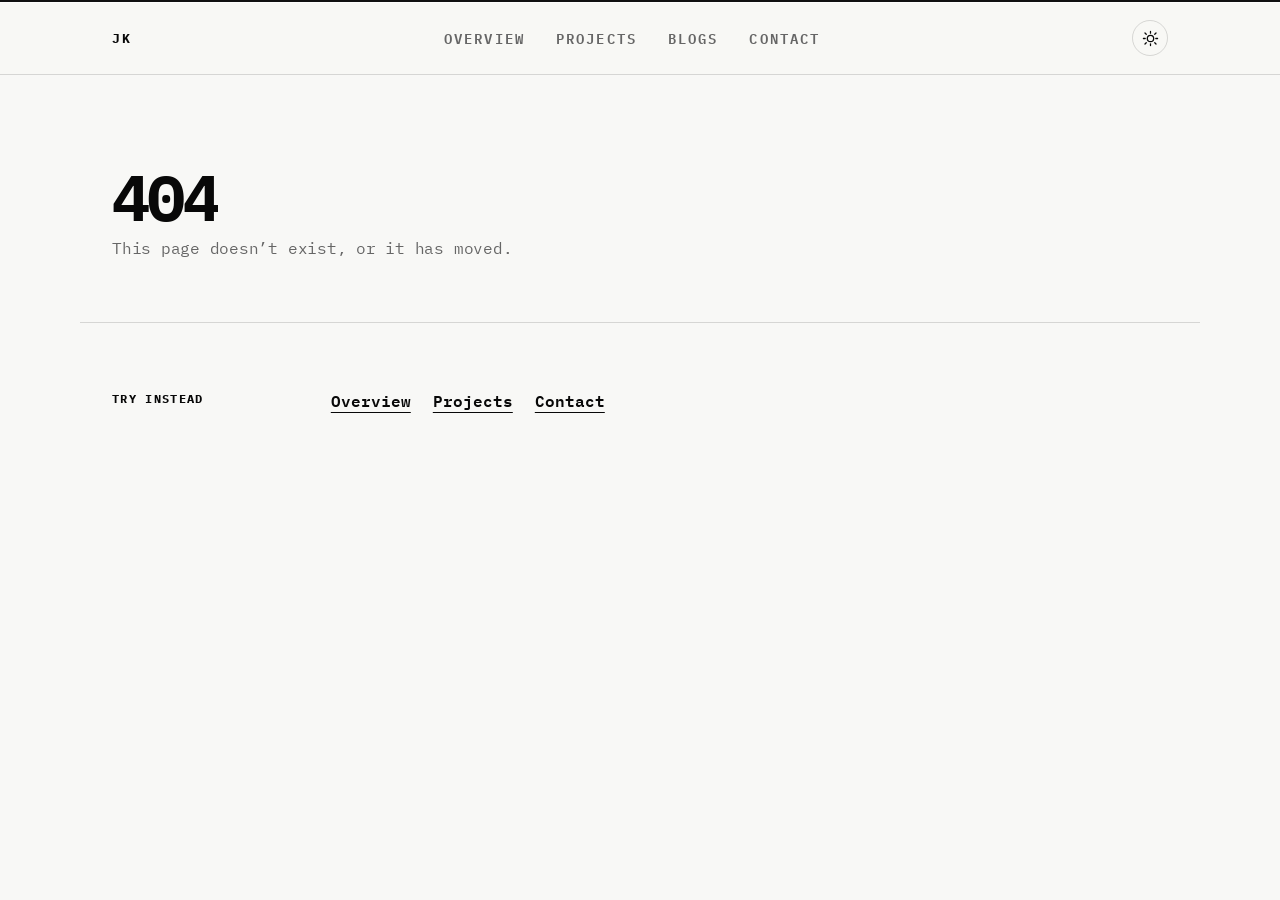
==== commit 4e50b37a: "feat: overview sections, faster pages, per-page HTML and real 404s Content - Add Skills (10 tabbed c" ====
--- a/index.html
+++ b/index.html
@@ -3,11 +3,22 @@
 
 <head>
   <meta charset="UTF-8">
+  <script>
+    // Apply the saved or system theme before first paint to avoid a flash.
+    (function () {
+      var theme = null;
+      try { theme = localStorage.getItem('theme'); } catch (e) {}
+      if (theme !== 'dark' && theme !== 'light') {
+        theme = window.matchMedia('(prefers-color-scheme: dark)').matches ? 'dark' : 'light';
+      }
+      document.documentElement.setAttribute('data-theme', theme);
+    })();
+  </script>
   <meta name="viewport" content="width=device-width, initial-scale=1.0, maximum-scale=5.0">
 
   <!-- SEO Primary Meta Tags -->
-  <title>Jeman Kalita — I'm HIM</title>
-  <meta name="title" content="Jeman Kalita — I'm HIM">
+  <title>Jeman Kalita</title>
+  <meta name="title" content="Jeman Kalita">
   <meta name="description"
     content="The personal digital archive of Jeman Kalita. Building at the intersection of quantitative finance, artificial intelligence, and high-performance software systems.">
   <meta name="keywords"
@@ -19,7 +30,7 @@
   <!-- Open Graph / Facebook / LinkedIn -->
   <meta property="og:type" content="website">
   <meta property="og:url" content="https://jeman.vercel.app/">
-  <meta property="og:title" content="Jeman Kalita — I'm HIM">
+  <meta property="og:title" content="Jeman Kalita">
   <meta property="og:description"
     content="The personal digital archive of Jeman Kalita. Building at the intersection of quantitative finance, artificial intelligence, and high-performance software systems.">
   <meta property="og:image" content="https://jeman.vercel.app/og-image.jpg">
@@ -28,7 +39,7 @@
   <!-- Twitter / X -->
   <meta property="twitter:card" content="summary_large_image">
   <meta property="twitter:url" content="https://jeman.vercel.app/">
-  <meta property="twitter:title" content="Jeman Kalita — I'm HIM">
+  <meta property="twitter:title" content="Jeman Kalita">
   <meta property="twitter:description"
     content="The personal digital archive of Jeman Kalita. Building at the intersection of quantitative finance, artificial intelligence, and high-performance software systems.">
   <meta property="twitter:image" content="https://jeman.vercel.app/og-image.jpg">
@@ -102,9 +113,22 @@
         <a href="#" data-page="home" class="active">Overview</a>
         <a href="projects" data-page="projects">Projects</a>
         <a href="blogs" data-page="blogs">Blogs</a>
-        <a href="interests" data-page="interests">Interests</a>
+        <!-- Interests is parked for now; the page markup below is kept for later.
+        <a href="interests" data-page="interests">Interests</a> -->
         <a href="contact" data-page="contact">Contact</a>
       </div>
+      <button type="button" class="theme-toggle" id="theme-toggle" aria-label="Switch to dark mode">
+        <svg class="theme-icon theme-sun" viewBox="0 0 24 24" aria-hidden="true">
+          <circle cx="12" cy="12" r="4.5" />
+          <path d="M12 2v2.5M12 19.5V22M4.2 4.2l1.8 1.8M18 18l1.8 1.8M2 12h2.5M19.5 12H22M4.2 19.8 6 18M18 6l1.8-1.8" />
+        </svg>
+        <svg class="theme-icon theme-moon" viewBox="0 0 24 24" aria-hidden="true">
+          <path class="theme-moon-body" d="M20.5 14.5A8.5 8.5 0 0 1 9.5 3.5a8.5 8.5 0 1 0 11 11z" />
+          <path class="theme-star" d="M18 2l.6 1.4L20 4l-1.4.6L18 6l-.6-1.4L16 4l1.4-.6z" />
+          <path class="theme-star" d="M22 8l.4.9.9.4-.9.4L22 10.6l-.4-.9-.9-.4.9-.4z" />
+          <path class="theme-star" d="M14.5 1l.3.7.7.3-.7.3-.3.7-.3-.7-.7-.3.7-.3z" />
+        </svg>
+      </button>
     </div>
   </nav>
 
@@ -133,7 +157,7 @@
                 rel="noopener">FPV
                 drones<span class="info-card"><strong>FPV drones</strong><span>First-person-view drones flown through a
                     live camera feed, blending electronics, radio systems, and fast control.</span></span></a>, and
-              somewhere along the way it pivoted into abusing <a class="info-token"
+              somewhere along the way it pivoted into building with <a class="info-token"
                 href="https://en.wikipedia.org/wiki/Claude_(language_model)" target="_blank" rel="noopener">Claude
                 Code<span class="info-card"><strong>Claude Code</strong><span>Anthropic's agentic coding tool for
                     working
@@ -151,7 +175,7 @@
                 class="info-token info-token-thiel" href="https://en.wikipedia.org/wiki/Peter_Thiel" target="_blank"
                 rel="noopener">Peter Thiel<span class="info-card info-card-person"><img
                     src="https://upload.wikimedia.org/wikipedia/commons/thumb/4/4d/Peter_Thiel.jpg/250px-Peter_Thiel.jpg"
-                    alt="Peter Thiel"><strong>Peter Thiel</strong><span>PayPal co-founder, investor, entrepreneur, and
+                    loading="lazy" alt="Peter Thiel"><strong>Peter Thiel</strong><span>PayPal co-founder, investor, entrepreneur, and
                     author known for contrarian thinking, monopoly theory, and backing category-defining
                     companies.</span></span></a> and his ideologies around contrarian thinking, monopoly, and building
               things that matter. I started investing the day I
@@ -168,7 +192,7 @@
         </div>
 
         <div class="hero-image-wrap">
-          <img src="/portfolio.png" class="hero-portrait" alt="Jeman Kalita">
+          <img src="/portfolio.webp" width="480" height="617" fetchpriority="high" class="hero-portrait" alt="Jeman Kalita">
         </div>
       </div>
     </header>
@@ -181,7 +205,7 @@
         <div class="section-content">
           <div class="exp-entry">
             <div class="exp-header">
-              <img src="/stealth-startup-logo.jpg" class="school-logo stealth-logo-img" alt="Stealth Startup logo"
+              <img src="/stealth-startup-logo.jpg" width="200" height="200" class="school-logo stealth-logo-img" alt="Stealth Startup logo"
                 loading="lazy">
               <div class="exp-title-group">
                 <div class="exp-company-row">
@@ -200,7 +224,7 @@
 
           <div class="exp-entry">
           <div class="exp-header">
-            <img src="/suslogo.png" class="school-logo" alt="SIG logo" loading="lazy"
+            <img src="/suslogo.png" width="200" height="200" class="school-logo" alt="SIG logo" loading="lazy"
               style="border: none; background: transparent; padding: 0; width: 44px; height: 44px;">
             <div class="exp-title-group">
               <div class="exp-company-row">
@@ -231,7 +255,7 @@
         <div class="section-content">
           <div class="exp-entry">
             <div class="exp-header">
-              <img src="/vit-logo.png" class="school-logo school-logo--seal" alt="Vellore Institute of Technology logo"
+              <img src="/vit-logo.png" width="250" height="264" class="school-logo school-logo--seal" alt="Vellore Institute of Technology logo"
                 loading="lazy">
               <div class="exp-title-group">
                 <div class="exp-company-row">
@@ -249,23 +273,26 @@
 
           <div class="exp-entry">
             <div class="exp-header">
-              <img src="/iitm-logo.png" class="school-logo school-logo--seal" alt="IIT Madras logo" loading="lazy">
+              <img src="/iitm-logo.png" width="250" height="250" class="school-logo school-logo--seal" alt="IIT Madras logo" loading="lazy">
               <div class="exp-title-group">
                 <div class="exp-company-row">
                   <p class="edu-school">Indian Institute of Technology, Madras</p>
                   <div class="live-status live-status--past">
                     <span class="status-label">Oct 2026</span>
                   </div>
+                  <div class="live-status live-status--dropout">
+                    <span class="status-label">Dropout</span>
+                  </div>
                 </div>
                 <p class="edu-detail">Bachelor of Science &middot; Data Science</p>
-                <p class="edu-detail">Dropped out</p>
+                <p class="edu-detail edu-detail--highlight">Chose to focus on my skills instead of pursuing two degrees</p>
               </div>
             </div>
           </div>
 
           <div class="exp-entry">
             <div class="exp-header">
-              <img src="/dps-logo.jpg" class="school-logo" alt="DPS Guwahati logo" loading="lazy">
+              <img src="/dps-logo.jpg" width="200" height="200" class="school-logo" alt="DPS Guwahati logo" loading="lazy">
               <div class="exp-title-group">
                 <div class="exp-company-row">
                   <p class="edu-school">Delhi Public School, Guwahati</p>
@@ -283,7 +310,7 @@
               Star Student
               <span class="info-card"
                 style="padding: 0; background: transparent; border: none; box-shadow: none; width: 240px;">
-                <img src="/star.jpg" alt="Star Student Certificate"
+                <img src="/star.webp" width="480" height="692" loading="lazy" alt="Star Student Certificate"
                   style="width: 100%; height: auto; border-radius: 12px; box-shadow: var(--shadow); display: block;">
               </span>
             </div>
@@ -291,6 +318,232 @@
             <div class="edu-capsule">Grade XII &bull; <span class="capsule-bold">92%</span></div>
           </div>
           </div>
+        </div>
+      </div>
+    </section>
+
+    <div class="divider"></div>
+
+    <section id="skills">
+      <div class="section-inner">
+        <span class="section-label">Skills</span>
+        <div class="section-content skills">
+          <div class="skill-tabs" role="tablist" aria-label="Skill categories">
+            <span class="skill-tab-indicator" aria-hidden="true"></span>
+            <button type="button" class="skill-tab" role="tab" id="skill-tab-languages" aria-controls="skill-panel-languages" aria-selected="true">Languages<span class="skill-count">7</span></button>
+            <button type="button" class="skill-tab" role="tab" id="skill-tab-backend" aria-controls="skill-panel-backend" aria-selected="false" tabindex="-1">Backend &amp; Systems<span class="skill-count">14</span></button>
+            <button type="button" class="skill-tab" role="tab" id="skill-tab-ai" aria-controls="skill-panel-ai" aria-selected="false" tabindex="-1">AI &amp; Agents<span class="skill-count">4</span></button>
+            <button type="button" class="skill-tab" role="tab" id="skill-tab-infra" aria-controls="skill-panel-infra" aria-selected="false" tabindex="-1">DevOps &amp; Reliability<span class="skill-count">13</span></button>
+            <button type="button" class="skill-tab" role="tab" id="skill-tab-testing" aria-controls="skill-panel-testing" aria-selected="false" tabindex="-1">Testing &amp; Quality<span class="skill-count">9</span></button>
+            <button type="button" class="skill-tab" role="tab" id="skill-tab-data" aria-controls="skill-panel-data" aria-selected="false" tabindex="-1">Data &amp; Databases<span class="skill-count">7</span></button>
+            <button type="button" class="skill-tab" role="tab" id="skill-tab-quant" aria-controls="skill-panel-quant" aria-selected="false" tabindex="-1">Quant &amp; Trading<span class="skill-count">10</span></button>
+            <button type="button" class="skill-tab" role="tab" id="skill-tab-cp" aria-controls="skill-panel-cp" aria-selected="false" tabindex="-1">Algorithms<span class="skill-count">4</span></button>
+            <button type="button" class="skill-tab" role="tab" id="skill-tab-hardware" aria-controls="skill-panel-hardware" aria-selected="false" tabindex="-1">Hardware &amp; Creative<span class="skill-count">6</span></button>
+            <button type="button" class="skill-tab" role="tab" id="skill-tab-mindset" aria-controls="skill-panel-mindset" aria-selected="false" tabindex="-1">Mindset<span class="skill-count">2</span></button>
+          </div>
+          <div class="skill-panel" role="tabpanel" id="skill-panel-languages" aria-labelledby="skill-tab-languages">
+            <h3 class="skill-panel-title">Languages</h3>
+            <ul class="skill-chips">
+              <li class="skill-chip">Python</li>
+              <li class="skill-chip">TypeScript</li>
+              <li class="skill-chip">JavaScript</li>
+              <li class="skill-chip">Java</li>
+              <li class="skill-chip">C++</li>
+              <li class="skill-chip">SQL</li>
+              <li class="skill-chip">Shell Scripting</li>
+            </ul>
+          </div>
+          <div class="skill-panel" role="tabpanel" id="skill-panel-backend" aria-labelledby="skill-tab-backend" hidden>
+            <h3 class="skill-panel-title">Backend &amp; Systems</h3>
+            <ul class="skill-chips">
+              <li class="skill-chip">Software Engineering</li>
+              <li class="skill-chip">Backend Development</li>
+              <li class="skill-chip">REST APIs</li>
+              <li class="skill-chip">API Development</li>
+              <li class="skill-chip">API Integration</li>
+              <li class="skill-chip">GraphQL</li>
+              <li class="skill-chip">Node.js</li>
+              <li class="skill-chip">Full-Stack Development</li>
+              <li class="skill-chip">System Design</li>
+              <li class="skill-chip">Distributed Systems</li>
+              <li class="skill-chip">Microservices</li>
+              <li class="skill-chip">Performance Optimization</li>
+              <li class="skill-chip">Design Patterns</li>
+              <li class="skill-chip">Object-Oriented Programming</li>
+            </ul>
+          </div>
+          <div class="skill-panel" role="tabpanel" id="skill-panel-ai" aria-labelledby="skill-tab-ai" hidden>
+            <h3 class="skill-panel-title">AI &amp; Agents</h3>
+            <ul class="skill-chips">
+              <li class="skill-chip">AI Agent Development</li>
+              <li class="skill-chip">Model Context Protocol (MCP)</li>
+              <li class="skill-chip">Large Language Models</li>
+              <li class="skill-chip">Prompt Engineering</li>
+            </ul>
+          </div>
+          <div class="skill-panel" role="tabpanel" id="skill-panel-infra" aria-labelledby="skill-tab-infra" hidden>
+            <h3 class="skill-panel-title">DevOps &amp; Reliability</h3>
+            <ul class="skill-chips">
+              <li class="skill-chip">CI/CD</li>
+              <li class="skill-chip">Git</li>
+              <li class="skill-chip">GitHub</li>
+              <li class="skill-chip">GitHub Actions</li>
+              <li class="skill-chip">Docker</li>
+              <li class="skill-chip">Kubernetes</li>
+              <li class="skill-chip">Linux</li>
+              <li class="skill-chip">Deployment</li>
+              <li class="skill-chip">Observability</li>
+              <li class="skill-chip">Monitoring</li>
+              <li class="skill-chip">Datadog</li>
+              <li class="skill-chip">Sentry</li>
+              <li class="skill-chip">Incident Management</li>
+            </ul>
+          </div>
+          <div class="skill-panel" role="tabpanel" id="skill-panel-testing" aria-labelledby="skill-tab-testing" hidden>
+            <h3 class="skill-panel-title">Testing &amp; Quality</h3>
+            <ul class="skill-chips">
+              <li class="skill-chip">Software Testing</li>
+              <li class="skill-chip">Integration Testing</li>
+              <li class="skill-chip">Debugging</li>
+              <li class="skill-chip">Unit Testing</li>
+              <li class="skill-chip">Test Automation</li>
+              <li class="skill-chip">Code Review</li>
+              <li class="skill-chip">Troubleshooting</li>
+              <li class="skill-chip">Technical Documentation</li>
+              <li class="skill-chip">Agile Methodologies</li>
+            </ul>
+          </div>
+          <div class="skill-panel" role="tabpanel" id="skill-panel-data" aria-labelledby="skill-tab-data" hidden>
+            <h3 class="skill-panel-title">Data &amp; Databases</h3>
+            <ul class="skill-chips">
+              <li class="skill-chip">PostgreSQL</li>
+              <li class="skill-chip">MongoDB</li>
+              <li class="skill-chip">Redis</li>
+              <li class="skill-chip">MySQL</li>
+              <li class="skill-chip">DBMS</li>
+              <li class="skill-chip">Pandas</li>
+              <li class="skill-chip">Matplotlib</li>
+            </ul>
+          </div>
+          <div class="skill-panel" role="tabpanel" id="skill-panel-quant" aria-labelledby="skill-tab-quant" hidden>
+            <h3 class="skill-panel-title">Quant &amp; Trading</h3>
+            <ul class="skill-chips">
+              <li class="skill-chip">Quantitative Finance</li>
+              <li class="skill-chip">Trading</li>
+              <li class="skill-chip">Market Making</li>
+              <li class="skill-chip">Options</li>
+              <li class="skill-chip">Risk Management</li>
+              <li class="skill-chip">Probability</li>
+              <li class="skill-chip">Statistics</li>
+              <li class="skill-chip">Game Theory</li>
+              <li class="skill-chip">Mental Math</li>
+              <li class="skill-chip">Decision-Making</li>
+            </ul>
+          </div>
+          <div class="skill-panel" role="tabpanel" id="skill-panel-cp" aria-labelledby="skill-tab-cp" hidden>
+            <h3 class="skill-panel-title">Algorithms</h3>
+            <ul class="skill-chips">
+              <li class="skill-chip">Algorithms</li>
+              <li class="skill-chip">Data Structures</li>
+              <li class="skill-chip">Competitive Programming</li>
+              <li class="skill-chip">Problem Solving</li>
+            </ul>
+          </div>
+          <div class="skill-panel" role="tabpanel" id="skill-panel-hardware" aria-labelledby="skill-tab-hardware" hidden>
+            <h3 class="skill-panel-title">Hardware &amp; Creative</h3>
+            <ul class="skill-chips">
+              <li class="skill-chip">Robotics</li>
+              <li class="skill-chip">Drone Building</li>
+              <li class="skill-chip">Betaflight</li>
+              <li class="skill-chip">Arduino IDE</li>
+              <li class="skill-chip">Adobe Premiere Pro</li>
+              <li class="skill-chip">Adobe Photoshop</li>
+            </ul>
+          </div>
+          <div class="skill-panel" role="tabpanel" id="skill-panel-mindset" aria-labelledby="skill-tab-mindset" hidden>
+            <h3 class="skill-panel-title">Mindset</h3>
+            <ul class="skill-chips">
+              <li class="skill-chip">Critical Thinking</li>
+              <li class="skill-chip">Life Skills</li>
+            </ul>
+          </div>
+        </div>
+      </div>
+    </section>
+
+    <div class="divider"></div>
+
+    <section id="achievements">
+      <div class="section-inner">
+        <span class="section-label">Achievements</span>
+        <div class="section-content">
+          <div class="achv-grid">
+            <article class="achv-card">
+              <p class="achv-stat">12</p>
+              <h3 class="achv-title">Interview and job offers from one post</h3>
+              <p class="achv-desc">A post on X went viral and turned into 12 interview and job offers, including one from <a href="https://whop.com/" target="_blank" rel="noopener">Whop</a>.</p>
+              <div class="achv-links">
+                <a href="https://x.com/jemxnn/status/2060772377399865692" target="_blank" rel="noopener">See the post</a>
+                <a href="/blog/one-tweet-changed-everything" data-blog-slug="one-tweet-changed-everything">Read the story</a>
+              </div>
+            </article>
+
+            <article class="achv-card">
+              <p class="achv-stat">#49</p>
+              <h3 class="achv-title">UNSW Battlecode 2026</h3>
+              <p class="achv-desc">Peaked at #49 overall and #5 in India on the ladder as a solo contestant. Finished #159 of 972.</p>
+              <div class="achv-links">
+                <a href="/projects/unsw-certificate.jpg" target="_blank" rel="noopener">Certificate</a>
+                <a href="https://battlecode.au/" target="_blank" rel="noopener">Competition</a>
+              </div>
+            </article>
+
+            <article class="achv-card">
+              <p class="achv-stat">1,791</p>
+              <h3 class="achv-title">Cambridge Battlecode 2026</h3>
+              <p class="achv-desc">Peak rating of 1,791 and a peak position of #125 on the ladder.</p>
+              <div class="achv-links">
+                <a href="https://2026a.battlecode.co.uk/" target="_blank" rel="noopener">Competition</a>
+              </div>
+            </article>
+          </div>
+
+          <h3 class="achv-subhead">Credentials &amp; programs</h3>
+          <ul class="cred-list">
+            <li class="cred-row">
+              <div class="cred-main">
+                <span class="cred-title">Palantir Winter Tech Fellowship</span>
+                <span class="cred-meta">Palantir Technologies &middot; Jul 2026 &middot; ID t3y5zhwym2sc</span>
+              </div>
+              <div class="cred-links">
+                <a class="cred-link" href="https://verify.skilljar.com/c/t3y5zhwym2sc" target="_blank" rel="noopener">Verify</a>
+              </div>
+            </li>
+            <li class="cred-row">
+              <div class="cred-main">
+                <span class="cred-title">2026 ICPC Online Challenge powered by Huawei</span>
+                <span class="cred-meta">ICPC &middot; Aug 2026 &middot; Certificate of Achievement</span>
+              </div>
+              <div class="cred-links">
+                <a class="cred-link" href="/achievements/icpc-certificate.jpg" target="_blank" rel="noopener">Certificate</a>
+              </div>
+            </li>
+            <li class="cred-row">
+              <div class="cred-main">
+                <span class="cred-title">Stanford Code in Place &amp; Probability for AI</span>
+                <span class="cred-meta">Stanford University &middot; Selected</span>
+              </div>
+            </li>
+            <li class="cred-row">
+              <div class="cred-main">
+                <span class="cred-title">Codeforces</span>
+                <span class="cred-meta">Rated 954</span>
+              </div>
+              <div class="cred-links">
+                <a class="cred-link" href="https://codeforces.com/profile/finalb0ss" target="_blank" rel="noopener">Profile</a>
+              </div>
+            </li>
+          </ul>
         </div>
       </div>
     </section>
@@ -301,26 +554,26 @@
         <span class="footer-left">Jeman Kalita &middot; 2026 <span class="footer-updated">· Updated November
             2026</span></span>
         <div class="footer-icons">
-          <a href="mailto:jemankalita@gmail.com" class="footer-icon" title="Email">
+          <a href="mailto:jemankalita@gmail.com" class="footer-icon" aria-label="Email" title="Email">
             <svg viewBox="0 0 24 24">
               <path
                 d="M20 4H4C2.9 4 2 4.9 2 6v12c0 1.1.9 2 2 2h16c1.1 0 2-.9 2-2V6c0-1.1-.9-2-2-2zm0 2-8 5-8-5h16zm0 12H4V8l8 5 8-5v10z" />
             </svg>
           </a>
-          <a href="https://www.linkedin.com/in/jemankalita/" class="footer-icon" title="LinkedIn" target="_blank"
+          <a href="https://www.linkedin.com/in/jemankalita/" class="footer-icon" aria-label="LinkedIn" title="LinkedIn" target="_blank"
             rel="noopener">
             <svg viewBox="0 0 24 24">
               <path
                 d="M19 3a2 2 0 0 1 2 2v14a2 2 0 0 1-2 2H5a2 2 0 0 1-2-2V5a2 2 0 0 1 2-2h14m-.5 15.5v-5.3a3.26 3.26 0 0 0-3.26-3.26c-.85 0-1.84.52-2.32 1.3v-1.11h-2.79v8.37h2.79v-4.93c0-.77.62-1.4 1.39-1.4a1.4 1.4 0 0 1 1.4 1.4v4.93h2.79M6.88 8.56a1.68 1.68 0 0 0 1.68-1.68c0-.93-.75-1.69-1.68-1.69a1.69 1.69 0 0 0-1.69 1.69c0 .93.76 1.68 1.69 1.68m1.39 9.94v-8.37H5.5v8.37h2.77z" />
             </svg>
           </a>
-          <a href="https://github.com/jemankalita" class="footer-icon" title="GitHub" target="_blank" rel="noopener">
+          <a href="https://github.com/jemankalita" class="footer-icon" aria-label="GitHub" title="GitHub" target="_blank" rel="noopener">
             <svg viewBox="0 0 24 24">
               <path
                 d="M12 2A10 10 0 0 0 2 12c0 4.42 2.87 8.17 6.84 9.5.5.08.66-.23.66-.5v-1.69c-2.77.6-3.36-1.34-3.36-1.34-.46-1.16-1.11-1.47-1.11-1.47-.91-.62.07-.6.07-.6 1 .07 1.53 1.03 1.53 1.03.87 1.52 2.34 1.07 2.91.83.09-.65.35-1.09.63-1.34-2.22-.25-4.55-1.11-4.55-4.92 0-1.11.38-2 1.03-2.71-.1-.25-.45-1.29.1-2.64 0 0 .84-.27 2.75 1.02.79-.22 1.65-.33 2.5-.33.85 0 1.71.11 2.5.33 1.91-1.29 2.75-1.02 2.75-1.02.55 1.35.2 2.39.1 2.64.65.71 1.03 1.6 1.03 2.71 0 3.82-2.34 4.66-4.57 4.91.36.31.69.92.69 1.85V21c0 .27.16.59.67.5C19.14 20.16 22 16.42 22 12A10 10 0 0 0 12 2z" />
             </svg>
           </a>
-          <a href="https://x.com/jemxnn" class="footer-icon" title="X / Twitter" target="_blank" rel="noopener">
+          <a href="https://x.com/jemxnn" class="footer-icon" aria-label="X" title="X / Twitter" target="_blank" rel="noopener">
             <svg viewBox="0 0 24 24">
               <path
                 d="M18.244 2.25h3.308l-7.227 8.26 8.502 11.24H16.17l-4.714-6.231-5.401 6.231H2.748l7.73-8.835L1.254 2.25H8.08l4.259 5.63zm-1.161 17.52h1.833L7.084 4.126H5.117z" />
@@ -341,102 +594,93 @@
 
     <div class="page-header">
       <div class="page-header-inner">
-        <h1 class="page-title">Projects</h1>
+        <h2 class="page-title">Projects</h2>
         <p class="page-subtitle">Useful builds, experiments, and things made for the joy of making.</p>
       </div>
     </div>
 
     <div class="divider"></div>
 
-    <section id="projects-list">
-      <div class="section-inner">
-        <span class="section-label">Selected</span>
-        <div class="section-content project-list">
-
-          <article class="project">
-            <a class="project-media" href="https://vit-map.vercel.app" target="_blank" rel="noopener"
-              aria-label="Open VIT Map">
-              <video class="project-video" src="/projects/vitmap.mp4" poster="/projects/vitmap-poster.jpg" muted
-                loop playsinline preload="none"></video>
-              <span class="project-media-hint">Hover to play</span>
-            </a>
-            <div class="project-body">
-              <div class="project-title-row">
-                <h2 class="project-title">VIT Map</h2>
-                <span class="project-stat">~3k daily active users</span>
-              </div>
-              <p class="project-desc">A 3D map of VIT Vellore with one fast search over lecture halls, PRP rooms,
-                hostel blocks, mess menus, ATMs and pharmacies, plus walking routes between them. Used by around
-                3,000 students every day, and it got a warm reception from VIT students on Reddit.</p>
-              <p class="project-tech">TypeScript &middot; MapLibre &middot; Vercel</p>
-              <div class="project-links">
-                <a href="https://vit-map.vercel.app" target="_blank" rel="noopener">Live site</a>
-                <a href="https://www.reddit.com/r/Vit/s/vdTCK3845y" target="_blank" rel="noopener">Reddit feedback</a>
-              </div>
-            </div>
-          </article>
-
-          <article class="project">
-            <a class="project-media" href="https://github.com/jemankalita/C0RTEX" target="_blank" rel="noopener"
-              aria-label="Open C0RTEX on GitHub">
-              <img src="/projects/cortex.jpg" alt="C0RTEX analyzer screen with the vulnerable-shop demo repository"
-                loading="lazy">
-            </a>
-            <div class="project-body">
-              <div class="project-title-row">
-                <h2 class="project-title">C0RTEX</h2>
-              </div>
-              <p class="project-desc">An AI security agent that reads a codebase like an attacker. It maps the attack
-                surface, traces risky paths, explains the real-world impact, scores safety and drafts reviewable
-                fixes, for codebases you are authorized to analyze.</p>
-              <p class="project-tech">TypeScript &middot; Next.js &middot; Gemini</p>
-              <div class="project-links">
-                <a href="https://github.com/jemankalita/C0RTEX" target="_blank" rel="noopener">GitHub</a>
-              </div>
-            </div>
-          </article>
-
-          <article class="project">
-            <a class="project-media" href="https://game.battlecode.au" target="_blank" rel="noopener"
-              aria-label="Open UNSW Battlecode">
-              <img src="/projects/unsw-battlecode.jpg" alt="UNSW Battlecode 2026 homepage: 973 teams, 2,043 competitors, 41 countries"
-                loading="lazy">
-            </a>
-            <div class="project-body">
-              <div class="project-title-row">
-                <h2 class="project-title">UNSW Battlecode 2026</h2>
-              </div>
-              <p class="project-desc">Leviathan, a C++ bot for a contest of 973 teams from 41 countries. Every dragon
-                runs its own copy of the program with no shared memory and about 25 ms per turn. It swarms early,
-                routes through portals, splits late and rams longer enemies.</p>
-              <p class="project-tech">C++</p>
-              <div class="project-links">
-                <a href="https://game.battlecode.au" target="_blank" rel="noopener">Competition</a>
-                <a href="https://github.com/jemankalita/UNSW-BATTLECODE-2026" target="_blank" rel="noopener">GitHub</a>
-              </div>
-            </div>
-          </article>
-
-          <article class="project">
-            <a class="project-media" href="https://github.com/jemankalita/opurnos" target="_blank" rel="noopener"
-              aria-label="Open Opurnos on GitHub">
-              <img src="/projects/opurnos.jpg" alt="Opurnos README describing the product" loading="lazy">
-            </a>
-            <div class="project-body">
-              <div class="project-title-row">
-                <h2 class="project-title">Opurnos</h2>
-              </div>
-              <p class="project-desc">A chief of staff for your ambitions. It watches 92 sources for hackathons,
-                fellowships, research roles and internships, checks eligibility against your resume with quoted
-                evidence, and applies only with your approval. Built for the Meta Global AI Developer Hackathon.</p>
-              <p class="project-tech">TypeScript &middot; Next.js &middot; OpenAI</p>
-              <div class="project-links">
-                <a href="https://github.com/jemankalita/opurnos" target="_blank" rel="noopener">GitHub</a>
-              </div>
-            </div>
-          </article>
-
-        </div>
+    <section id="projects-list" class="projects-wrap">
+      <div class="project-grid">
+
+        <article class="project-card">
+          <a class="project-media" href="https://vit-map.vercel.app" target="_blank" rel="noopener"
+            aria-label="Open VIT Map">
+            <video class="project-video" src="/projects/vitmap.mp4" poster="/projects/vitmap-poster.jpg" muted loop
+              playsinline preload="none"></video>
+            <span class="project-media-hint">Hover to play</span>
+          </a>
+          <div class="project-head">
+            <h2 class="project-title">VIT Map</h2>
+            <span class="project-stat"><span class="pulse-dot"></span>~3k daily users</span>
+          </div>
+          <p class="project-desc">A 3D map of VIT Vellore with one fast search over lecture halls, PRP rooms, hostels,
+            mess menus, ATMs and pharmacies, plus walking routes. Used by about 3,000 students a day and well
+            received on Reddit.</p>
+          <p class="project-tech">TypeScript &middot; MapLibre &middot; Vercel</p>
+          <div class="project-links">
+            <a href="https://vit-map.vercel.app" target="_blank" rel="noopener">Live site &nearr;</a>
+            <a href="https://www.reddit.com/r/Vit/s/vdTCK3845y" target="_blank" rel="noopener">Reddit &nearr;</a>
+          </div>
+        </article>
+
+        <article class="project-card">
+          <a class="project-media" href="https://github.com/jemankalita/C0RTEX" target="_blank" rel="noopener"
+            aria-label="Open C0RTEX on GitHub">
+            <img src="/projects/cortex-card.webp" width="1024" height="640" alt="C0RTEX homepage: The AI security analyst, with a finding and a safety score" loading="lazy">
+          </a>
+          <div class="project-head">
+            <h2 class="project-title">C0RTEX</h2>
+            <span class="project-tag">AI security</span>
+          </div>
+          <p class="project-desc">An AI security agent that reads a codebase like an attacker: it maps the attack
+            surface, traces risky paths, explains the impact, scores safety and drafts reviewable fixes.</p>
+          <p class="project-tech">TypeScript &middot; Next.js &middot; Gemini</p>
+          <div class="project-links">
+            <a href="https://github.com/jemankalita/C0RTEX" target="_blank" rel="noopener">GitHub &nearr;</a>
+          </div>
+        </article>
+
+        <article class="project-card">
+          <a class="project-media" href="https://battlecode.au" target="_blank" rel="noopener"
+            aria-label="Open UNSW Battlecode">
+            <img src="/projects/unsw-card.webp" width="1024" height="640" alt="UNSW Battlecode homepage" loading="lazy">
+          </a>
+          <div class="project-head">
+            <h2 class="project-title">UNSW Battlecode 2026</h2>
+            <span class="project-stat project-stat--rank">#159 of 972</span>
+          </div>
+          <p class="project-desc">Leviathan, a C++ bot where every dragon runs its own copy of the program with no
+            shared memory and about 25 ms a turn. Competing solo against 972 teams, I finished #159 overall after
+            peaking at #49 overall and #5 in the India region on the ladder.</p>
+          <p class="project-tech">C++ &middot; Solo &middot; Team DIET CODE</p>
+          <div class="project-links">
+            <a href="/projects/unsw-certificate.jpg" target="_blank" rel="noopener">Certificate &nearr;</a>
+            <a href="https://github.com/jemankalita/UNSW-BATTLECODE-2026" target="_blank" rel="noopener">GitHub &nearr;</a>
+            <a href="https://battlecode.au" target="_blank" rel="noopener">Competition &nearr;</a>
+          </div>
+        </article>
+
+        <article class="project-card">
+          <a class="project-media" href="https://github.com/jemankalita/opurnos" target="_blank" rel="noopener"
+            aria-label="Open Opurnos on GitHub">
+            <video class="project-video" src="/projects/opurnos.mp4" poster="/projects/opurnos-poster.jpg" muted loop
+              playsinline preload="none"></video>
+            <span class="project-media-hint">Hover to play</span>
+          </a>
+          <div class="project-head">
+            <h2 class="project-title">Opurnos</h2>
+          </div>
+          <p class="project-desc">A chief of staff for your ambitions. It watches 92 sources for hackathons,
+            fellowships and internships, checks eligibility against your resume with quoted evidence, and applies
+            only with your approval.</p>
+          <p class="project-tech">TypeScript &middot; Next.js &middot; OpenAI</p>
+          <div class="project-links">
+            <a href="https://github.com/jemankalita/opurnos" target="_blank" rel="noopener">GitHub &nearr;</a>
+          </div>
+        </article>
+
       </div>
     </section>
 
@@ -446,21 +690,21 @@
         <span class="footer-left">Jeman Kalita &middot; 2026 <span class="footer-updated">· Updated November
             2026</span></span>
         <div class="footer-icons">
-          <a href="mailto:jemankalita@gmail.com" class="footer-icon"><svg viewBox="0 0 24 24">
+          <a href="mailto:jemankalita@gmail.com" class="footer-icon" aria-label="Email"><svg viewBox="0 0 24 24">
               <path
                 d="M20 4H4C2.9 4 2 4.9 2 6v12c0 1.1.9 2 2 2h16c1.1 0 2-.9 2-2V6c0-1.1-.9-2-2-2zm0 2-8 5-8-5h16zm0 12H4V8l8 5 8-5v10z" />
             </svg></a>
-          <a href="https://www.linkedin.com/in/jemankalita/" class="footer-icon" target="_blank" rel="noopener"><svg
+          <a href="https://www.linkedin.com/in/jemankalita/" class="footer-icon" aria-label="LinkedIn" target="_blank" rel="noopener"><svg
               viewBox="0 0 24 24">
               <path
                 d="M19 3a2 2 0 0 1 2 2v14a2 2 0 0 1-2 2H5a2 2 0 0 1-2-2V5a2 2 0 0 1 2-2h14m-.5 15.5v-5.3a3.26 3.26 0 0 0-3.26-3.26c-.85 0-1.84.52-2.32 1.3v-1.11h-2.79v8.37h2.79v-4.93c0-.77.62-1.4 1.39-1.4a1.4 1.4 0 0 1 1.4 1.4v4.93h2.79M6.88 8.56a1.68 1.68 0 0 0 1.68-1.68c0-.93-.75-1.69-1.68-1.69a1.69 1.69 0 0 0-1.69 1.69c0 .93.76 1.68 1.69 1.68m1.39 9.94v-8.37H5.5v8.37h2.77z" />
             </svg></a>
-          <a href="https://github.com/jemankalita" class="footer-icon" target="_blank" rel="noopener"><svg
+          <a href="https://github.com/jemankalita" class="footer-icon" aria-label="GitHub" target="_blank" rel="noopener"><svg
               viewBox="0 0 24 24">
               <path
                 d="M12 2A10 10 0 0 0 2 12c0 4.42 2.87 8.17 6.84 9.5.5.08.66-.23.66-.5v-1.69c-2.77.6-3.36-1.34-3.36-1.34-.46-1.16-1.11-1.47-1.11-1.47-.91-.62.07-.6.07-.6 1 .07 1.53 1.03 1.53 1.03.87 1.52 2.34 1.07 2.91.83.09-.65.35-1.09.63-1.34-2.22-.25-4.55-1.11-4.55-4.92 0-1.11.38-2 1.03-2.71-.1-.25-.45-1.29.1-2.64 0 0 .84-.27 2.75 1.02.79-.22 1.65-.33 2.5-.33.85 0 1.71.11 2.5.33 1.91-1.29 2.75-1.02 2.75-1.02.55 1.35.2 2.39.1 2.64.65.71 1.03 1.6 1.03 2.71 0 3.82-2.34 4.66-4.57 4.91.36.31.69.92.69 1.85V21c0 .27.16.59.67.5C19.14 20.16 22 16.42 22 12A10 10 0 0 0 12 2z" />
             </svg></a>
-          <a href="https://x.com/jemxnn" class="footer-icon" target="_blank" rel="noopener"><svg viewBox="0 0 24 24">
+          <a href="https://x.com/jemxnn" class="footer-icon" aria-label="X" target="_blank" rel="noopener"><svg viewBox="0 0 24 24">
               <path
                 d="M18.244 2.25h3.308l-7.227 8.26 8.502 11.24H16.17l-4.714-6.231-5.401 6.231H2.748l7.73-8.835L1.254 2.25H8.08l4.259 5.63zm-1.161 17.52h1.833L7.084 4.126H5.117z" />
             </svg></a>
@@ -477,7 +721,7 @@
 
     <div class="page-header">
       <div class="page-header-inner">
-        <h1 class="page-title">Writing</h1>
+        <h2 class="page-title">Writing</h2>
         <p class="page-subtitle">Thinking in public, slowly.</p>
       </div>
     </div>
@@ -511,21 +755,21 @@
         <span class="footer-left">Jeman Kalita &middot; 2026 <span class="footer-updated">· Updated November
             2026</span></span>
         <div class="footer-icons">
-          <a href="mailto:jemankalita@gmail.com" class="footer-icon"><svg viewBox="0 0 24 24">
+          <a href="mailto:jemankalita@gmail.com" class="footer-icon" aria-label="Email"><svg viewBox="0 0 24 24">
               <path
                 d="M20 4H4C2.9 4 2 4.9 2 6v12c0 1.1.9 2 2 2h16c1.1 0 2-.9 2-2V6c0-1.1-.9-2-2-2zm0 2-8 5-8-5h16zm0 12H4V8l8 5 8-5v10z" />
             </svg></a>
-          <a href="https://www.linkedin.com/in/jemankalita/" class="footer-icon" target="_blank" rel="noopener"><svg
+          <a href="https://www.linkedin.com/in/jemankalita/" class="footer-icon" aria-label="LinkedIn" target="_blank" rel="noopener"><svg
               viewBox="0 0 24 24">
               <path
                 d="M19 3a2 2 0 0 1 2 2v14a2 2 0 0 1-2 2H5a2 2 0 0 1-2-2V5a2 2 0 0 1 2-2h14m-.5 15.5v-5.3a3.26 3.26 0 0 0-3.26-3.26c-.85 0-1.84.52-2.32 1.3v-1.11h-2.79v8.37h2.79v-4.93c0-.77.62-1.4 1.39-1.4a1.4 1.4 0 0 1 1.4 1.4v4.93h2.79M6.88 8.56a1.68 1.68 0 0 0 1.68-1.68c0-.93-.75-1.69-1.68-1.69a1.69 1.69 0 0 0-1.69 1.69c0 .93.76 1.68 1.69 1.68m1.39 9.94v-8.37H5.5v8.37h2.77z" />
             </svg></a>
-          <a href="https://github.com/jemankalita" class="footer-icon" target="_blank" rel="noopener"><svg
+          <a href="https://github.com/jemankalita" class="footer-icon" aria-label="GitHub" target="_blank" rel="noopener"><svg
               viewBox="0 0 24 24">
               <path
                 d="M12 2A10 10 0 0 0 2 12c0 4.42 2.87 8.17 6.84 9.5.5.08.66-.23.66-.5v-1.69c-2.77.6-3.36-1.34-3.36-1.34-.46-1.16-1.11-1.47-1.11-1.47-.91-.62.07-.6.07-.6 1 .07 1.53 1.03 1.53 1.03.87 1.52 2.34 1.07 2.91.83.09-.65.35-1.09.63-1.34-2.22-.25-4.55-1.11-4.55-4.92 0-1.11.38-2 1.03-2.71-.1-.25-.45-1.29.1-2.64 0 0 .84-.27 2.75 1.02.79-.22 1.65-.33 2.5-.33.85 0 1.71.11 2.5.33 1.91-1.29 2.75-1.02 2.75-1.02.55 1.35.2 2.39.1 2.64.65.71 1.03 1.6 1.03 2.71 0 3.82-2.34 4.66-4.57 4.91.36.31.69.92.69 1.85V21c0 .27.16.59.67.5C19.14 20.16 22 16.42 22 12A10 10 0 0 0 12 2z" />
             </svg></a>
-          <a href="https://x.com/jemxnn" class="footer-icon" target="_blank" rel="noopener"><svg viewBox="0 0 24 24">
+          <a href="https://x.com/jemxnn" class="footer-icon" aria-label="X" target="_blank" rel="noopener"><svg viewBox="0 0 24 24">
               <path
                 d="M18.244 2.25h3.308l-7.227 8.26 8.502 11.24H16.17l-4.714-6.231-5.401 6.231H2.748l7.73-8.835L1.254 2.25H8.08l4.259 5.63zm-1.161 17.52h1.833L7.084 4.126H5.117z" />
             </svg></a>
@@ -542,7 +786,7 @@
 
     <div class="page-header">
       <div class="page-header-inner">
-        <h1 class="page-title">Interests</h1>
+        <h2 class="page-title">Interests</h2>
         <p class="page-subtitle">What pulls my attention.</p>
       </div>
     </div>
@@ -552,86 +796,121 @@
     <section id="interests-portal">
       <div class="portal-centered-container">
         <div class="portal-grid">
-
-          <!-- 01 KNOWLEDGE STASH -->
-          <div class="portal-card" data-portal="knowledge" data-reveal>
-            <div class="card-media">
-              <div class="dynamic-media-container" data-portal-media="knowledge"></div>
-              <div class="media-overlay"></div>
-              <div class="terminal-overlay"></div>
-            </div>
-            <div class="card-content">
-              <h2 class="card-title">Knowledge Stash</h2>
-              <p class="card-kicker">Papers &bull; Courses &bull; Archives</p>
-            </div>
-          </div>
-
-          <!-- 02 INSPIRATION -->
-          <div class="portal-card" data-portal="people" data-page="inspirations" data-reveal>
-            <div class="card-media">
-              <div class="dynamic-media-container" data-portal-media="people"></div>
-              <div class="media-overlay"></div>
-            </div>
-            <div class="card-content">
-              <h2 class="card-title">Inspirations</h2>
-              <p class="card-kicker">Founders &bull; Traders &bull; Polymaths</p>
-            </div>
-          </div>
-
-          <!-- 03 MOVIES -->
-          <div class="portal-card" data-portal="movies" data-reveal>
-            <div class="card-media">
-              <div class="dynamic-media-container" data-portal-media="movies"></div>
-              <div class="media-overlay"></div>
-              <div class="grain-overlay"></div>
-            </div>
-            <div class="card-content">
-              <h2 class="card-title">Movies</h2>
-              <p class="card-kicker">Cinema &bull; Directors &bull; Letters</p>
-            </div>
-          </div>
-
-          <!-- 04 BOOKS -->
-          <div class="portal-card" data-portal="books" data-reveal>
-            <div class="card-media">
-              <div class="dynamic-media-container" data-portal-media="books"></div>
-              <div class="media-overlay"></div>
-            </div>
-            <div class="card-content">
-              <h2 class="card-title">Books</h2>
-              <p class="card-kicker">Library &bull; Thoughts &bull; Reading</p>
-            </div>
-          </div>
-
-          <!-- 05 SPORTS -->
-          <div class="portal-card" data-portal="sports" data-reveal>
-            <div class="card-media">
-              <div class="dynamic-media-container" data-portal-media="sports"></div>
-              <div class="media-overlay"></div>
-              <div class="telemetry-overlay">
-                <svg class="line-svg" viewBox="0 0 100 20">
-                  <path d="M0,10 Q25,0 50,10 T100,10" />
-                </svg>
-              </div>
-            </div>
-            <div class="card-content">
-              <h2 class="card-title">Sports</h2>
-              <p class="card-kicker">F1 &bull; Football &bull; Strategy</p>
-            </div>
-          </div>
-
-          <!-- 06 POKER -->
-          <div class="portal-card" data-portal="poker" data-reveal>
-            <div class="card-media">
-              <div class="dynamic-media-container" data-portal-media="poker"></div>
-              <div class="media-overlay"></div>
-            </div>
-            <div class="card-content">
-              <h2 class="card-title">Poker</h2>
-              <p class="card-kicker">EV &bull; Psychology &bull; GTO</p>
-            </div>
-          </div>
-
+          <div class="portal-item" data-reveal>
+            <div class="portal-card" data-portal="knowledge">
+              <div class="card-media">
+                <div class="dynamic-media-container" data-portal-media="knowledge"></div>
+                <div class="media-overlay"></div>
+                <div class="terminal-overlay"></div>
+              </div>
+              <div class="card-content">
+                <h2 class="card-title">Knowledge Stash</h2>
+                <p class="card-kicker">Courses &bull; Papers &bull; Archives</p>
+              </div>
+            </div>
+            <ul class="portal-picks">
+                <li><span class="pick-name">CS50x: Introduction to Computer Science</span><span class="pick-meta">Harvard</span></li>
+                <li><span class="pick-name">CS50P: Programming with Python</span><span class="pick-meta">Harvard</span></li>
+                <li><span class="pick-name">Code in Place: Python</span><span class="pick-meta">Stanford</span></li>
+                <li><span class="pick-name">Probability for AI</span><span class="pick-meta">Stanford</span></li>
+            </ul>
+          </div>
+
+          <div class="portal-item" data-reveal>
+            <div class="portal-card" data-portal="people" data-page="inspirations">
+              <div class="card-media">
+                <div class="dynamic-media-container" data-portal-media="people"></div>
+                <div class="media-overlay"></div>
+              </div>
+              <div class="card-content">
+                <h2 class="card-title">Inspirations</h2>
+                <p class="card-kicker">Founders &bull; Traders &bull; Polymaths</p>
+              </div>
+            </div>
+            <ul class="portal-picks">
+                <li><span class="pick-name">Peter Thiel, Elon Musk, Jensen Huang</span><span class="pick-meta">and more</span></li>
+                <li><span class="pick-name"><a href="/interests/inspirations" data-page="inspirations">See everyone I study &rarr;</a></span><span class="pick-meta"></span></li>
+            </ul>
+          </div>
+
+          <div class="portal-item" data-reveal>
+            <div class="portal-card" data-portal="movies">
+              <div class="card-media">
+                <div class="dynamic-media-container" data-portal-media="movies"></div>
+                <div class="media-overlay"></div>
+                <div class="grain-overlay"></div>
+              </div>
+              <div class="card-content">
+                <h2 class="card-title">Series</h2>
+                <p class="card-kicker">Thrillers &bull; Drama &bull; Crime</p>
+              </div>
+            </div>
+            <ul class="portal-picks">
+                <li><span class="pick-name">Breaking Bad</span><span class="pick-meta"></span></li>
+                <li><span class="pick-name">Dexter</span><span class="pick-meta"></span></li>
+                <li><span class="pick-name">Suits</span><span class="pick-meta"></span></li>
+                <li><span class="pick-name">You</span><span class="pick-meta"></span></li>
+                <li><span class="pick-name">The Mentalist</span><span class="pick-meta"></span></li>
+            </ul>
+          </div>
+
+          <div class="portal-item" data-reveal>
+            <div class="portal-card" data-portal="books">
+              <div class="card-media">
+                <div class="dynamic-media-container" data-portal-media="books"></div>
+                <div class="media-overlay"></div>
+              </div>
+              <div class="card-content">
+                <h2 class="card-title">Books</h2>
+                <p class="card-kicker">Power &bull; Money &bull; Mindset</p>
+              </div>
+            </div>
+            <ul class="portal-picks">
+                <li><span class="pick-name">The 48 Laws of Power</span><span class="pick-meta"><span class="pick-status pick-status--now"><span class="pulse-dot"></span>Reading</span></span></li>
+                <li><span class="pick-name">Zero to One</span><span class="pick-meta"><span class="pick-status">Up next</span></span></li>
+                <li><span class="pick-name">Think and Grow Rich</span><span class="pick-meta"><span class="pick-status">Read</span></span></li>
+                <li><span class="pick-name">Rich Dad Poor Dad</span><span class="pick-meta"><span class="pick-status">Read</span></span></li>
+            </ul>
+          </div>
+
+          <div class="portal-item" data-reveal>
+            <div class="portal-card" data-portal="sports">
+              <div class="card-media">
+                <div class="dynamic-media-container" data-portal-media="sports"></div>
+                <div class="media-overlay"></div>
+                <div class="telemetry-overlay">
+                  <svg class="line-svg" viewBox="0 0 100 20">
+                    <path d="M0,10 Q25,0 50,10 T100,10" />
+                  </svg>
+                </div>
+              </div>
+              <div class="card-content">
+                <h2 class="card-title">Sports</h2>
+                <p class="card-kicker">F1 &bull; Football</p>
+              </div>
+            </div>
+            <ul class="portal-picks">
+                <li><span class="pick-name">Mercedes-AMG Petronas</span><span class="pick-meta">F1 team</span></li>
+                <li><span class="pick-name">Max Verstappen</span><span class="pick-meta">F1 driver</span></li>
+                <li><span class="pick-name">FC Barcelona</span><span class="pick-meta">Football club</span></li>
+            </ul>
+          </div>
+
+          <div class="portal-item" data-reveal>
+            <div class="portal-card" data-portal="poker">
+              <div class="card-media">
+                <div class="dynamic-media-container" data-portal-media="poker"></div>
+                <div class="media-overlay"></div>
+              </div>
+              <div class="card-content">
+                <h2 class="card-title">Poker</h2>
+                <p class="card-kicker">Texas Hold&rsquo;em &bull; EV &bull; Psychology</p>
+              </div>
+            </div>
+            <ul class="portal-picks">
+                <li><span class="pick-name">Texas Hold&rsquo;em</span><span class="pick-meta">Playing for about a year</span></li>
+            </ul>
+          </div>
         </div>
       </div>
     </section>
@@ -644,21 +923,21 @@
         <span class="footer-left">Jeman Kalita &middot; 2026 <span class="footer-updated">· Updated November
             2026</span></span>
         <div class="footer-icons">
-          <a href="mailto:jemankalita@gmail.com" class="footer-icon"><svg viewBox="0 0 24 24">
+          <a href="mailto:jemankalita@gmail.com" class="footer-icon" aria-label="Email"><svg viewBox="0 0 24 24">
               <path
                 d="M20 4H4C2.9 4 2 4.9 2 6v12c0 1.1.9 2 2 2h16c1.1 0 2-.9 2-2V6c0-1.1-.9-2-2-2zm0 2-8 5-8-5h16zm0 12H4V8l8 5 8-5v10z" />
             </svg></a>
-          <a href="https://www.linkedin.com/in/jemankalita/" class="footer-icon" target="_blank" rel="noopener"><svg
+          <a href="https://www.linkedin.com/in/jemankalita/" class="footer-icon" aria-label="LinkedIn" target="_blank" rel="noopener"><svg
               viewBox="0 0 24 24">
               <path
                 d="M19 3a2 2 0 0 1 2 2v14a2 2 0 0 1-2 2H5a2 2 0 0 1-2-2V5a2 2 0 0 1 2-2h14m-.5 15.5v-5.3a3.26 3.26 0 0 0-3.26-3.26c-.85 0-1.84.52-2.32 1.3v-1.11h-2.79v8.37h2.79v-4.93c0-.77.62-1.4 1.39-1.4a1.4 1.4 0 0 1 1.4 1.4v4.93h2.79M6.88 8.56a1.68 1.68 0 0 0 1.68-1.68c0-.93-.75-1.69-1.68-1.69a1.69 1.69 0 0 0-1.69 1.69c0 .93.76 1.68 1.69 1.68m1.39 9.94v-8.37H5.5v8.37h2.77z" />
             </svg></a>
-          <a href="https://github.com/jemankalita" class="footer-icon" target="_blank" rel="noopener"><svg
+          <a href="https://github.com/jemankalita" class="footer-icon" aria-label="GitHub" target="_blank" rel="noopener"><svg
               viewBox="0 0 24 24">
               <path
                 d="M12 2A10 10 0 0 0 2 12c0 4.42 2.87 8.17 6.84 9.5.5.08.66-.23.66-.5v-1.69c-2.77.6-3.36-1.34-3.36-1.34-.46-1.16-1.11-1.47-1.11-1.47-.91-.62.07-.6.07-.6 1 .07 1.53 1.03 1.53 1.03.87 1.52 2.34 1.07 2.91.83.09-.65.35-1.09.63-1.34-2.22-.25-4.55-1.11-4.55-4.92 0-1.11.38-2 1.03-2.71-.1-.25-.45-1.29.1-2.64 0 0 .84-.27 2.75 1.02.79-.22 1.65-.33 2.5-.33.85 0 1.71.11 2.5.33 1.91-1.29 2.75-1.02 2.75-1.02.55 1.35.2 2.39.1 2.64.65.71 1.03 1.6 1.03 2.71 0 3.82-2.34 4.66-4.57 4.91.36.31.69.92.69 1.85V21c0 .27.16.59.67.5C19.14 20.16 22 16.42 22 12A10 10 0 0 0 12 2z" />
             </svg></a>
-          <a href="https://x.com/jemxnn" class="footer-icon" target="_blank" rel="noopener"><svg viewBox="0 0 24 24">
+          <a href="https://x.com/jemxnn" class="footer-icon" aria-label="X" target="_blank" rel="noopener"><svg viewBox="0 0 24 24">
               <path
                 d="M18.244 2.25h3.308l-7.227 8.26 8.502 11.24H16.17l-4.714-6.231-5.401 6.231H2.748l7.73-8.835L1.254 2.25H8.08l4.259 5.63zm-1.161 17.52h1.833L7.084 4.126H5.117z" />
             </svg></a>
@@ -667,6 +946,31 @@
     </footer>
   </div>
 
+
+  <!-- ═══════════════════════════════════════════
+     NOT FOUND PAGE (unknown or retired routes)
+═══════════════════════════════════════════ -->
+  <div id="page-not-found" class="page">
+    <div class="page-header">
+      <div class="page-header-inner">
+        <h2 class="page-title">404</h2>
+        <p class="page-subtitle">This page doesn&rsquo;t exist, or it has moved.</p>
+      </div>
+    </div>
+
+    <div class="divider"></div>
+
+    <section>
+      <div class="section-inner">
+        <span class="section-label">Try instead</span>
+        <div class="section-content not-found-links">
+          <a href="/" data-page="home">Overview</a>
+          <a href="/projects" data-page="projects">Projects</a>
+          <a href="/contact" data-page="contact">Contact</a>
+        </div>
+      </div>
+    </section>
+  </div>
 
   <!-- ═══════════════════════════════════════════
      CONTACT PAGE
@@ -676,7 +980,7 @@
     <div class="page-header inspirations-header">
       <div class="page-header-inner">
         <a href="/interests" class="blog-back-link" data-page="interests">Interests</a>
-        <h1 class="page-title">Inspirations</h1>
+        <h2 class="page-title">Inspirations</h2>
         <p class="page-subtitle">People whose taste, leverage, and obsession are worth studying.</p>
       </div>
     </div>
@@ -688,11 +992,11 @@
         <span class="section-label">The obvious</span>
         <div class="section-content inspiration-card-grid">
           <a class="inspiration-card obvious" href="/interests/inspirations/peter-thiel" data-person="peter-thiel">
-            <img src="/interests/inspiration/What Peter Thiel Saw in Jeffrey Epstein.jpg" alt="Peter Thiel">
+            <img loading="lazy" src="/interests/inspiration/What Peter Thiel Saw in Jeffrey Epstein.jpg" alt="Peter Thiel">
             <span>Peter Thiel</span>
           </a>
           <a class="inspiration-card obvious" href="/interests/inspirations/elon-musk" data-person="elon-musk">
-            <img src="/interests/inspiration/Elon-Musk.png" alt="Elon Musk">
+            <img loading="lazy" src="/interests/inspiration/Elon-Musk.png" alt="Elon Musk">
             <span>Elon Musk</span>
           </a>
         </div>
@@ -706,27 +1010,27 @@
         <span class="section-label">AI / Builders</span>
         <div class="section-content inspiration-card-grid">
           <a class="inspiration-card" href="/interests/inspirations/andrej-karpathy" data-person="andrej-karpathy">
-            <img src="https://upload.wikimedia.org/wikipedia/commons/thumb/2/21/Andrej_Karpathy_at_Stanford_2019.jpg/640px-Andrej_Karpathy_at_Stanford_2019.jpg" alt="Andrej Karpathy">
+            <img loading="lazy" src="/interests/inspiration/andrej-karpathy.jpg" alt="Andrej Karpathy">
             <span>Andrej Karpathy</span>
           </a>
           <a class="inspiration-card" href="/interests/inspirations/alexandr-wang" data-person="alexandr-wang">
-            <img src="/interests/inspiration/meta-scale-ai-news-inc.png" alt="Alexandr Wang">
+            <img loading="lazy" src="/interests/inspiration/meta-scale-ai-news-inc.png" alt="Alexandr Wang">
             <span>Alexandr Wang</span>
           </a>
           <a class="inspiration-card" href="/interests/inspirations/jensen-huang" data-person="jensen-huang">
-            <img src="/interests/inspiration/Jensen-Huang-copy.png" alt="Jensen Huang">
+            <img loading="lazy" src="/interests/inspiration/Jensen-Huang-copy.png" alt="Jensen Huang">
             <span>Jensen Huang</span>
           </a>
           <a class="inspiration-card" href="/interests/inspirations/sam-altman" data-person="sam-altman">
-            <img src="/interests/inspiration/Sam-Altman.png" alt="Sam Altman">
+            <img loading="lazy" src="/interests/inspiration/Sam-Altman.png" alt="Sam Altman">
             <span>Sam Altman</span>
           </a>
           <a class="inspiration-card" href="/interests/inspirations/dario-amodei" data-person="dario-amodei">
-            <img src="/interests/inspiration/Dario-Amodei-copy.png" alt="Dario Amodei">
+            <img loading="lazy" src="/interests/inspiration/Dario-Amodei-copy.png" alt="Dario Amodei">
             <span>Dario Amodei</span>
           </a>
           <a class="inspiration-card" href="/interests/inspirations/mark-zuckerberg" data-person="mark-zuckerberg">
-            <img src="/interests/inspiration/Mark-Zuckerberg.png" alt="Mark Zuckerberg">
+            <img loading="lazy" src="/interests/inspiration/Mark-Zuckerberg.png" alt="Mark Zuckerberg">
             <span>Mark Zuckerberg</span>
           </a>
         </div>
@@ -740,11 +1044,11 @@
         <span class="section-label">Markets</span>
         <div class="section-content inspiration-card-grid">
           <a class="inspiration-card" href="/interests/inspirations/jim-simons" data-person="jim-simons">
-            <img src="https://upload.wikimedia.org/wikipedia/commons/thumb/5/5f/James_Harris_Simons.jpg/640px-James_Harris_Simons.jpg" alt="Jim Simons">
+            <img loading="lazy" src="/interests/inspiration/jim-simons.jpg" alt="Jim Simons">
             <span>Jim Simons</span>
           </a>
           <a class="inspiration-card" href="/interests/inspirations/ken-griffin" data-person="ken-griffin">
-            <img src="https://upload.wikimedia.org/wikipedia/commons/thumb/f/f4/Ken_Griffin_%2852792249920%29_%28cropped%29.jpg/640px-Ken_Griffin_%2852792249920%29_%28cropped%29.jpg" alt="Ken Griffin">
+            <img loading="lazy" src="/interests/inspiration/ken-griffin.jpg" alt="Ken Griffin">
             <span>Ken Griffin</span>
           </a>
         </div>
@@ -756,21 +1060,21 @@
         <span class="footer-left">Jeman Kalita &middot; 2026 <span class="footer-updated">· Updated November
             2026</span></span>
         <div class="footer-icons">
-          <a href="mailto:jemankalita@gmail.com" class="footer-icon"><svg viewBox="0 0 24 24">
+          <a href="mailto:jemankalita@gmail.com" class="footer-icon" aria-label="Email"><svg viewBox="0 0 24 24">
               <path
                 d="M20 4H4C2.9 4 2 4.9 2 6v12c0 1.1.9 2 2 2h16c1.1 0 2-.9 2-2V6c0-1.1-.9-2-2-2zm0 2-8 5-8-5h16zm0 12H4V8l8 5 8-5v10z" />
             </svg></a>
-          <a href="https://www.linkedin.com/in/jemankalita/" class="footer-icon" target="_blank" rel="noopener"><svg
+          <a href="https://www.linkedin.com/in/jemankalita/" class="footer-icon" aria-label="LinkedIn" target="_blank" rel="noopener"><svg
               viewBox="0 0 24 24">
               <path
                 d="M19 3a2 2 0 0 1 2 2v14a2 2 0 0 1-2 2H5a2 2 0 0 1-2-2V5a2 2 0 0 1 2-2h14m-.5 15.5v-5.3a3.26 3.26 0 0 0-3.26-3.26c-.85 0-1.84.52-2.32 1.3v-1.11h-2.79v8.37h2.79v-4.93c0-.77.62-1.4 1.39-1.4a1.4 1.4 0 0 1 1.4 1.4v4.93h2.79M6.88 8.56a1.68 1.68 0 0 0 1.68-1.68c0-.93-.75-1.69-1.68-1.69a1.69 1.69 0 0 0-1.69 1.69c0 .93.76 1.68 1.69 1.68m1.39 9.94v-8.37H5.5v8.37h2.77z" />
             </svg></a>
-          <a href="https://github.com/jemankalita" class="footer-icon" target="_blank" rel="noopener"><svg
+          <a href="https://github.com/jemankalita" class="footer-icon" aria-label="GitHub" target="_blank" rel="noopener"><svg
               viewBox="0 0 24 24">
               <path
                 d="M12 2A10 10 0 0 0 2 12c0 4.42 2.87 8.17 6.84 9.5.5.08.66-.23.66-.5v-1.69c-2.77.6-3.36-1.34-3.36-1.34-.46-1.16-1.11-1.47-1.11-1.47-.91-.62.07-.6.07-.6 1 .07 1.53 1.03 1.53 1.03.87 1.52 2.34 1.07 2.91.83.09-.65.35-1.09.63-1.34-2.22-.25-4.55-1.11-4.55-4.92 0-1.11.38-2 1.03-2.71-.1-.25-.45-1.29.1-2.64 0 0 .84-.27 2.75 1.02.79-.22 1.65-.33 2.5-.33.85 0 1.71.11 2.5.33 1.91-1.29 2.75-1.02 2.75-1.02.55 1.35.2 2.39.1 2.64.65.71 1.03 1.6 1.03 2.71 0 3.82-2.34 4.66-4.57 4.91.36.31.69.92.69 1.85V21c0 .27.16.59.67.5C19.14 20.16 22 16.42 22 12A10 10 0 0 0 12 2z" />
             </svg></a>
-          <a href="https://x.com/jemxnn" class="footer-icon" target="_blank" rel="noopener"><svg viewBox="0 0 24 24">
+          <a href="https://x.com/jemxnn" class="footer-icon" aria-label="X" target="_blank" rel="noopener"><svg viewBox="0 0 24 24">
               <path
                 d="M18.244 2.25h3.308l-7.227 8.26 8.502 11.24H16.17l-4.714-6.231-5.401 6.231H2.748l7.73-8.835L1.254 2.25H8.08l4.259 5.63zm-1.161 17.52h1.833L7.084 4.126H5.117z" />
             </svg></a>
@@ -789,7 +1093,7 @@
           <img id="person-photo" class="person-photo" src="" alt="">
           <div>
             <span id="person-kicker" class="person-kicker"></span>
-            <h1 id="person-name" class="page-title">Inspiration</h1>
+            <h2 id="person-name" class="page-title">Inspiration</h2>
             <p id="person-summary" class="page-subtitle"></p>
           </div>
         </div>
@@ -811,21 +1115,21 @@
         <span class="footer-left">Jeman Kalita &middot; 2026 <span class="footer-updated">· Updated November
             2026</span></span>
         <div class="footer-icons">
-          <a href="mailto:jemankalita@gmail.com" class="footer-icon"><svg viewBox="0 0 24 24">
-              <path
-                d="M20 4H4C2.9 4 2 6v12c0 1.1.9 2 2 2h16c1.1 0 2-.9 2-2V6c0-1.1-.9-2-2-2zm0 2-8 5-8-5h16zm0 12H4V8l8 5 8-5v10z" />
-            </svg></a>
-          <a href="https://www.linkedin.com/in/jemankalita/" class="footer-icon" target="_blank" rel="noopener"><svg
+          <a href="mailto:jemankalita@gmail.com" class="footer-icon" aria-label="Email"><svg viewBox="0 0 24 24">
+              <path
+                d="M20 4H4C2.9 4 2 4.9 2 6v12c0 1.1.9 2 2 2h16c1.1 0 2-.9 2-2V6c0-1.1-.9-2-2-2zm0 2-8 5-8-5h16zm0 12H4V8l8 5 8-5v10z" />
+            </svg></a>
+          <a href="https://www.linkedin.com/in/jemankalita/" class="footer-icon" aria-label="LinkedIn" target="_blank" rel="noopener"><svg
               viewBox="0 0 24 24">
               <path
                 d="M19 3a2 2 0 0 1 2 2v14a2 2 0 0 1-2 2H5a2 2 0 0 1-2-2V5a2 2 0 0 1 2-2h14m-.5 15.5v-5.3a3.26 3.26 0 0 0-3.26-3.26c-.85 0-1.84.52-2.32 1.3v-1.11h-2.79v8.37h2.79v-4.93c0-.77.62-1.4 1.39-1.4a1.4 1.4 0 0 1 1.4 1.4v4.93h2.79M6.88 8.56a1.68 1.68 0 0 0 1.68-1.68c0-.93-.75-1.69-1.68-1.69a1.69 1.69 0 0 0-1.69 1.69c0 .93.76 1.68 1.69 1.68m1.39 9.94v-8.37H5.5v8.37h2.77z" />
             </svg></a>
-          <a href="https://github.com/jemankalita" class="footer-icon" target="_blank" rel="noopener"><svg
+          <a href="https://github.com/jemankalita" class="footer-icon" aria-label="GitHub" target="_blank" rel="noopener"><svg
               viewBox="0 0 24 24">
               <path
                 d="M12 2A10 10 0 0 0 2 12c0 4.42 2.87 8.17 6.84 9.5.5.08.66-.23.66-.5v-1.69c-2.77.6-3.36-1.34-3.36-1.34-.46-1.16-1.11-1.47-1.11-1.47-.91-.62.07-.6.07-.6 1 .07 1.53 1.03 1.53 1.03.87 1.52 2.34 1.07 2.91.83.09-.65.35-1.09.63-1.34-2.22-.25-4.55-1.11-4.55-4.92 0-1.11.38-2 1.03-2.71-.1-.25-.45-1.29.1-2.64 0 0 .84-.27 2.75 1.02.79-.22 1.65-.33 2.5-.33.85 0 1.71.11 2.5.33 1.91-1.29 2.75-1.02 2.75-1.02.55 1.35.2 2.39.1 2.64.65.71 1.03 1.6 1.03 2.71 0 3.82-2.34 4.66-4.57 4.91.36.31.69.92.69 1.85V21c0 .27.16.59.67.5C19.14 20.16 22 16.42 22 12A10 10 0 0 0 12 2z" />
             </svg></a>
-          <a href="https://x.com/jemxnn" class="footer-icon" target="_blank" rel="noopener"><svg viewBox="0 0 24 24">
+          <a href="https://x.com/jemxnn" class="footer-icon" aria-label="X" target="_blank" rel="noopener"><svg viewBox="0 0 24 24">
               <path
                 d="M18.244 2.25h3.308l-7.227 8.26 8.502 11.24H16.17l-4.714-6.231-5.401 6.231H2.748l7.73-8.835L1.254 2.25H8.08l4.259 5.63zm-1.161 17.52h1.833L7.084 4.126H5.117z" />
             </svg></a>
@@ -839,7 +1143,7 @@
 
     <div class="page-header">
       <div class="page-header-inner">
-        <h1 class="page-title">Contact</h1>
+        <h2 class="page-title">Contact</h2>
         <p class="page-subtitle">Always open to interesting conversations.</p>
       </div>
     </div>
@@ -910,21 +1214,21 @@
         <span class="footer-left">Jeman Kalita &middot; 2026 <span class="footer-updated">· Updated November
             2026</span></span>
         <div class="footer-icons">
-          <a href="mailto:jemankalita@gmail.com" class="footer-icon"><svg viewBox="0 0 24 24">
+          <a href="mailto:jemankalita@gmail.com" class="footer-icon" aria-label="Email"><svg viewBox="0 0 24 24">
               <path
                 d="M20 4H4C2.9 4 2 4.9 2 6v12c0 1.1.9 2 2 2h16c1.1 0 2-.9 2-2V6c0-1.1-.9-2-2-2zm0 2-8 5-8-5h16zm0 12H4V8l8 5 8-5v10z" />
             </svg></a>
-          <a href="https://www.linkedin.com/in/jemankalita/" class="footer-icon" target="_blank" rel="noopener"><svg
+          <a href="https://www.linkedin.com/in/jemankalita/" class="footer-icon" aria-label="LinkedIn" target="_blank" rel="noopener"><svg
               viewBox="0 0 24 24">
               <path
                 d="M19 3a2 2 0 0 1 2 2v14a2 2 0 0 1-2 2H5a2 2 0 0 1-2-2V5a2 2 0 0 1 2-2h14m-.5 15.5v-5.3a3.26 3.26 0 0 0-3.26-3.26c-.85 0-1.84.52-2.32 1.3v-1.11h-2.79v8.37h2.79v-4.93c0-.77.62-1.4 1.39-1.4a1.4 1.4 0 0 1 1.4 1.4v4.93h2.79M6.88 8.56a1.68 1.68 0 0 0 1.68-1.68c0-.93-.75-1.69-1.68-1.69a1.69 1.69 0 0 0-1.69 1.69c0 .93.76 1.68 1.69 1.68m1.39 9.94v-8.37H5.5v8.37h2.77z" />
             </svg></a>
-          <a href="https://github.com/jemankalita" class="footer-icon" target="_blank" rel="noopener"><svg
+          <a href="https://github.com/jemankalita" class="footer-icon" aria-label="GitHub" target="_blank" rel="noopener"><svg
               viewBox="0 0 24 24">
               <path
                 d="M12 2A10 10 0 0 0 2 12c0 4.42 2.87 8.17 6.84 9.5.5.08.66-.23.66-.5v-1.69c-2.77.6-3.36-1.34-3.36-1.34-.46-1.16-1.11-1.47-1.11-1.47-.91-.62.07-.6.07-.6 1 .07 1.53 1.03 1.53 1.03.87 1.52 2.34 1.07 2.91.83.09-.65.35-1.09.63-1.34-2.22-.25-4.55-1.11-4.55-4.92 0-1.11.38-2 1.03-2.71-.1-.25-.45-1.29.1-2.64 0 0 .84-.27 2.75 1.02.79-.22 1.65-.33 2.5-.33.85 0 1.71.11 2.5.33 1.91-1.29 2.75-1.02 2.75-1.02.55 1.35.2 2.39.1 2.64.65.71 1.03 1.6 1.03 2.71 0 3.82-2.34 4.66-4.57 4.91.36.31.69.92.69 1.85V21c0 .27.16.59.67.5C19.14 20.16 22 16.42 22 12A10 10 0 0 0 12 2z" />
             </svg></a>
-          <a href="https://x.com/jemxnn" class="footer-icon" target="_blank" rel="noopener"><svg viewBox="0 0 24 24">
+          <a href="https://x.com/jemxnn" class="footer-icon" aria-label="X" target="_blank" rel="noopener"><svg viewBox="0 0 24 24">
               <path
                 d="M18.244 2.25h3.308l-7.227 8.26 8.502 11.24H16.17l-4.714-6.231-5.401 6.231H2.748l7.73-8.835L1.254 2.25H8.08l4.259 5.63zm-1.161 17.52h1.833L7.084 4.126H5.117z" />
             </svg></a>
@@ -940,7 +1244,7 @@
     <article class="blog-article">
       <header class="blog-article-header">
         <a href="/blogs" class="blog-back-link" data-page="blogs">Writing</a>
-        <h1 class="page-title">One Tweet Changed Everything</h1>
+        <h2 class="page-title">One Tweet Changed Everything</h2>
         <div class="blog-article-meta">
           <span>Jeman Kalita</span>
           <span>June 2026</span>
@@ -1034,21 +1338,21 @@
         <span class="footer-left">Jeman Kalita &middot; 2026 <span class="footer-updated">· Updated November
             2026</span></span>
         <div class="footer-icons">
-          <a href="mailto:jemankalita@gmail.com" class="footer-icon"><svg viewBox="0 0 24 24">
+          <a href="mailto:jemankalita@gmail.com" class="footer-icon" aria-label="Email"><svg viewBox="0 0 24 24">
               <path
                 d="M20 4H4C2.9 4 2 4.9 2 6v12c0 1.1.9 2 2 2h16c1.1 0 2-.9 2-2V6c0-1.1-.9-2-2-2zm0 2-8 5-8-5h16zm0 12H4V8l8 5 8-5v10z" />
             </svg></a>
-          <a href="https://www.linkedin.com/in/jemankalita/" class="footer-icon" target="_blank" rel="noopener"><svg
+          <a href="https://www.linkedin.com/in/jemankalita/" class="footer-icon" aria-label="LinkedIn" target="_blank" rel="noopener"><svg
               viewBox="0 0 24 24">
               <path
                 d="M19 3a2 2 0 0 1 2 2v14a2 2 0 0 1-2 2H5a2 2 0 0 1-2-2V5a2 2 0 0 1 2-2h14m-.5 15.5v-5.3a3.26 3.26 0 0 0-3.26-3.26c-.85 0-1.84.52-2.32 1.3v-1.11h-2.79v8.37h2.79v-4.93c0-.77.62-1.4 1.39-1.4a1.4 1.4 0 0 1 1.4 1.4v4.93h2.79M6.88 8.56a1.68 1.68 0 0 0 1.68-1.68c0-.93-.75-1.69-1.68-1.69a1.69 1.69 0 0 0-1.69 1.69c0 .93.76 1.68 1.69 1.68m1.39 9.94v-8.37H5.5v8.37h2.77z" />
             </svg></a>
-          <a href="https://github.com/jemankalita" class="footer-icon" target="_blank" rel="noopener"><svg
+          <a href="https://github.com/jemankalita" class="footer-icon" aria-label="GitHub" target="_blank" rel="noopener"><svg
               viewBox="0 0 24 24">
               <path
                 d="M12 2A10 10 0 0 0 2 12c0 4.42 2.87 8.17 6.84 9.5.5.08.66-.23.66-.5v-1.69c-2.77.6-3.36-1.34-3.36-1.34-.46-1.16-1.11-1.47-1.11-1.47-.91-.62.07-.6.07-.6 1 .07 1.53 1.03 1.53 1.03.87 1.52 2.34 1.07 2.91.83.09-.65.35-1.09.63-1.34-2.22-.25-4.55-1.11-4.55-4.92 0-1.11.38-2 1.03-2.71-.1-.25-.45-1.29.1-2.64 0 0 .84-.27 2.75 1.02.79-.22 1.65-.33 2.5-.33.85 0 1.71.11 2.5.33 1.91-1.29 2.75-1.02 2.75-1.02.55 1.35.2 2.39.1 2.64.65.71 1.03 1.6 1.03 2.71 0 3.82-2.34 4.66-4.57 4.91.36.31.69.92.69 1.85V21c0 .27.16.59.67.5C19.14 20.16 22 16.42 22 12A10 10 0 0 0 12 2z" />
             </svg></a>
-          <a href="https://x.com/jemxnn" class="footer-icon" target="_blank" rel="noopener"><svg viewBox="0 0 24 24">
+          <a href="https://x.com/jemxnn" class="footer-icon" aria-label="X" target="_blank" rel="noopener"><svg viewBox="0 0 24 24">
               <path
                 d="M18.244 2.25h3.308l-7.227 8.26 8.502 11.24H16.17l-4.714-6.231-5.401 6.231H2.748l7.73-8.835L1.254 2.25H8.08l4.259 5.63zm-1.161 17.52h1.833L7.084 4.126H5.117z" />
             </svg></a>
@@ -1064,6 +1368,16 @@
   </button>
 
   <script src="/script.js" defer></script>
+  <!-- Vercel Web Analytics: only loads on the deployed site, never on localhost. -->
+  <script>
+    window.va = window.va || function () { (window.vaq = window.vaq || []).push(arguments); };
+    if (!/^(localhost|127\.0\.0\.1)$/.test(location.hostname)) {
+      var vaScript = document.createElement('script');
+      vaScript.defer = true;
+      vaScript.src = '/_vercel/insights/script.js';
+      document.head.appendChild(vaScript);
+    }
+  </script>
 </body>
 
 </html>
--- a/style.css
+++ b/style.css
@@ -3,175 +3,66 @@
    Fonts: IBM Plex Mono + Inter + Inter Tight
    ============================================== */
 
-@import url('https://fonts.googleapis.com/css2?family=IBM+Plex+Mono:wght@400;500;600;700&family=Inter:wght@400;500;600;700&family=Inter+Tight:wght@700;800;900&display=swap');
-
 *, *::before, *::after {
   box-sizing: border-box;
   margin: 0;
   padding: 0;
 }
 
-html {
-  scroll-behavior: smooth;
-}
-
 body {
-  background:
-    radial-gradient(circle at top left, rgba(189, 145, 94, 0.12), transparent 30rem),
-    linear-gradient(180deg, #fbfaf7 0%, #f6f1ea 100%);
-  font-family: Georgia, 'Times New Roman', Times, serif;
-  color: #111;
   -webkit-font-smoothing: antialiased;
-  overflow-x: hidden;
   width: 100%;
 }
 
 /* ─── NAV ─────────────────────────────────── */
 
-nav {
-  position: fixed;
-  top: 0; left: 0; right: 0;
+nav { left: 0; right: 0;
   z-index: 100;
-  background: rgba(251, 250, 247, 0.88);
-  backdrop-filter: blur(10px);
-  -webkit-backdrop-filter: blur(10px);
-  border-bottom: 1px solid transparent;
-  transition: border-color 0.3s ease;
-}
-
-nav.scrolled {
-  border-bottom-color: #e5e5e5;
 }
 
 .nav-inner {
-  max-width: 960px;
   margin: 0 auto;
-  padding: 1.1rem 2rem;
-  display: flex;
-  align-items: center;
   justify-content: space-between;
 }
 
 .nav-brand {
-  font-family: 'Playfair Display', Georgia, serif;
-  font-size: 1rem;
-  font-weight: 700;
-  letter-spacing: 0.06em;
-  color: #111;
   cursor: pointer;
   user-select: none;
 }
 
 .nav-links {
   display: flex;
-  gap: 1.4rem;
 }
 
 .nav-links a {
-  font-family: Georgia, serif;
-  font-size: 0.78rem;
-  letter-spacing: 0.04em;
-  color: #9b9388;
   text-decoration: none;
   cursor: pointer;
-  padding: 0.34rem 0.52rem;
-  border-radius: 999px;
-  transition: color 0.2s ease, background 0.2s ease, transform 0.2s ease;
   user-select: none;
 }
 
-.nav-links a:hover,
-.nav-links a.active {
-  color: #111;
-  background: rgba(170, 119, 61, 0.12);
-  transform: translateY(-1px);
-}
-
 /* ─── PAGES ───────────────────────────────── */
 
-.page {
-  display: none;
-  min-height: 100vh;
-}
-
-.page.active {
-  display: block;
-}
-
 /* ─── HERO ────────────────────────────────── */
 
-header {
-  padding: 0;
-}
-
 .hero-inner {
-  max-width: 960px;
   margin: 0 auto;
   padding: 0 2rem;
-  display: grid;
-  grid-template-columns: 1fr clamp(240px, 28vw, 320px);
-  align-items: center;
-  align-items: start;
-  gap: 3rem;
-}
-
-.hero-text {
-  min-width: 0;
-}
-
-.hero-name {
-  font-family: 'Playfair Display', Georgia, serif;
-  font-size: clamp(2.4rem, 6.2vw, 5.25rem);
-  font-weight: 700;
-  letter-spacing: 0;
-  line-height: 1.02;
-  color: #0e0e0e;
-  margin-bottom: 1.6rem;
-  white-space: normal;
 }
 
 .hero-identity {
-  font-family: Georgia, serif;
   font-size: 0.97rem;
   color: #444;
   margin-bottom: 0.5rem;
 }
 
-.hero-philosophy {
-  font-family: 'Playfair Display', Georgia, serif;
-  font-style: italic;
-  font-size: 0.91rem;
-  color: #999;
-}
-
 /* ─── PORTRAIT ────────────────────────────── */
 
 .hero-image-wrap {
   flex-shrink: 0;
-  width: 100%;
-  padding: 0.55rem;
-  border: 1px solid rgba(120, 92, 57, 0.18);
-  border-radius: 28px;
-  background: rgba(255, 255, 255, 0.45);
-  transition: transform 0.24s ease, box-shadow 0.24s ease, border-color 0.24s ease;
-}
-
-.hero-image-wrap:hover {
-  transform: translateY(-5px) rotate(-1deg);
-  border-color: rgba(120, 92, 57, 0.34);
-  box-shadow: 0 22px 50px rgba(81, 57, 32, 0.12);
 }
 
 .hero-portrait {
-  width: 100%;
-  height: auto;
   aspect-ratio: 3 / 4;
-  object-fit: cover;
-  border-radius: 22px;
-  box-shadow:
-    0 8px 32px rgba(0, 0, 0, 0.10),
-    0 2px 8px rgba(0, 0, 0, 0.06);
-  display: block;
 }
 
 .portrait-placeholder {
@@ -196,20 +87,15 @@
 }
 
 .placeholder-text {
-  font-family: Georgia, serif;
   font-size: 0.68rem;
   color: #aaa;
-  letter-spacing: 0.1em;
-  text-transform: uppercase;
 }
 
 /* ─── DIVIDERS ────────────────────────────── */
 
 .divider {
-  max-width: 960px;
   margin: 0 auto;
   height: 1px;
-  background: #e8e6e1;
 }
 
 #page-interests .divider {
@@ -218,40 +104,18 @@
 
 .full-divider {
   height: 1px;
-  background: #e8e6e1;
 }
 
 /* ─── SECTIONS ────────────────────────────── */
 
-section {
-  padding: 32px 0;
-}
-
 .section-inner {
-  max-width: 960px;
   margin: 0 auto;
   padding: 0 2rem;
   display: flex;
-  gap: 4rem;
   align-items: flex-start;
-  border-radius: 18px;
-  transition: background 0.24s ease, box-shadow 0.24s ease, transform 0.24s ease;
-}
-
-section:hover .section-inner {
-  background: rgba(255, 255, 255, 0.46);
-  box-shadow: 0 18px 48px rgba(87, 64, 38, 0.08);
-  transform: translateY(-2px);
 }
 
 .section-label {
-  font-family: Georgia, serif;
-  font-size: 0.67rem;
-  letter-spacing: 0.18em;
-  text-transform: uppercase;
-  color: #a99d90;
-  min-width: 110px;
-  padding-top: 4px;
   flex-shrink: 0;
 }
 
@@ -261,24 +125,11 @@
 
 /* ─── BODY TEXT ───────────────────────────── */
 
-.body-text {
-  font-family: Georgia, serif;
-  font-size: 0.97rem;
-  line-height: 1.95;
-  color: #2c2925;
-  max-width: 590px;
-}
-
 .body-text + .body-text {
   margin-top: 1.4rem;
 }
 
 .inline-age {
-  font-family: 'Playfair Display', Georgia, serif;
-  font-size: 1.55rem;
-  font-weight: 700;
-  color: #111;
-  margin-right: 0.1em;
   line-height: 1;
   vertical-align: baseline;
 }
@@ -290,7 +141,6 @@
 
 .wiki-hover {
   position: relative;
-  color: #7a4d23;
   text-decoration: none;
   border-bottom: 1px solid rgba(122, 77, 35, 0.28);
   padding-bottom: 0.02rem;
@@ -299,8 +149,6 @@
 
 .wiki-hover:hover {
   color: #111;
-  border-color: #111;
-  background: rgba(185, 130, 70, 0.14);
 }
 
 .wiki-hover::after {
@@ -320,7 +168,6 @@
   border: 1px solid rgba(122, 77, 35, 0.22);
   border-radius: 999px;
   padding: 0.22rem 0.52rem;
-  box-shadow: 0 10px 26px rgba(73, 47, 22, 0.1);
   white-space: nowrap;
   transition: opacity 0.2s ease, transform 0.2s ease;
   z-index: 5;
@@ -343,7 +190,6 @@
   background: rgba(255, 250, 242, 0.98);
   border: 1px solid rgba(122, 77, 35, 0.24);
   border-radius: 8px;
-  box-shadow: 0 18px 36px rgba(73, 47, 22, 0.16);
   z-index: 6;
   transition: opacity 0.22s ease, transform 0.22s ease;
 }
@@ -374,17 +220,7 @@
 
 /* ─── EDUCATION ───────────────────────────── */
 
-.edu-school {
-  font-family: 'Playfair Display', Georgia, serif;
-  font-size: 1.02rem;
-  font-weight: 500;
-  color: #111;
-}
-
 .edu-detail {
-  font-family: Georgia, serif;
-  font-size: 0.85rem;
-  color: #999;
   line-height: 1.7;
   margin-top: 0.3rem;
 }
@@ -401,11 +237,8 @@
   font-size: 0.64rem;
   letter-spacing: 0.1em;
   text-transform: uppercase;
-  color: #bbb;
   border: 1px solid #e5e5e5;
   padding: 0.18rem 0.6rem;
-  border-radius: 999px;
-  background: rgba(255, 255, 255, 0.5);
 }
 
 /* ─── ACHIEVEMENTS ────────────────────────── */
@@ -415,22 +248,10 @@
   gap: 2rem;
   align-items: flex-start;
   padding: 0.75rem 0.85rem;
-  border-radius: 14px;
-  transition: background 0.22s ease, transform 0.22s ease;
-}
-
-.achieve-block:hover,
-.sport-block:hover,
-.contact-row:hover {
-  background: rgba(172, 121, 62, 0.1);
-  transform: translateX(5px);
 }
 
 .achieve-tag {
-  font-family: Georgia, serif;
   font-size: 0.62rem;
-  letter-spacing: 0.14em;
-  text-transform: uppercase;
   color: #ccc;
   min-width: 38px;
   padding-top: 3px;
@@ -438,18 +259,11 @@
 }
 
 .achieve-title {
-  font-family: 'Playfair Display', Georgia, serif;
-  font-size: 1.02rem;
-  font-weight: 500;
-  color: #111;
   margin-bottom: 0.3rem;
 }
 
 .achieve-desc {
-  font-family: Georgia, serif;
   font-size: 0.87rem;
-  color: #777;
-  line-height: 1.75;
 }
 
 .achieve-desc strong {
@@ -471,10 +285,8 @@
   font-size: 0.64rem;
   letter-spacing: 0.1em;
   text-transform: uppercase;
-  color: #888;
   border: 1px solid #ddd;
   padding: 0.2rem 0.7rem;
-  border-radius: 2px;
   margin-top: 0.55rem;
 }
 
@@ -482,82 +294,41 @@
 
 .sport-block {
   padding: 1.4rem 0.85rem;
-  border-bottom: 1px solid #eeece8;
-  border-radius: 14px;
-  transition: background 0.22s ease, transform 0.22s ease;
-}
-
-.sport-block:first-child {
-  border-top: 1px solid #eeece8;
 }
 
 .sport-name {
-  font-family: 'Playfair Display', Georgia, serif;
-  font-size: 1rem;
-  font-weight: 500;
-  color: #111;
   margin-bottom: 0.35rem;
 }
 
 .sport-achievement {
-  font-family: Georgia, serif;
   font-size: 0.87rem;
-  color: #555;
-  line-height: 1.75;
 }
 
 .sport-highlight {
-  font-family: Georgia, serif;
   font-size: 0.69rem;
-  letter-spacing: 0.14em;
-  text-transform: uppercase;
   color: #888;
   margin-top: 0.4rem;
 }
 
 /* ─── PAGE HEADERS ────────────────────────── */
 
-.page-header {
-  padding: 40px 0 56px;
-}
-
 .page-header-inner {
-  max-width: 960px;
   margin: 0 auto;
   padding: 0 2rem;
 }
 
 .page-title {
-  font-family: 'Playfair Display', Georgia, serif;
-  font-size: clamp(2rem, 6vw, 3.6rem);
-  font-weight: 700;
-  letter-spacing: 0;
-  color: #0e0e0e;
   margin-bottom: 0.4rem;
 }
 
-.page-subtitle {
-  font-family: Georgia, serif;
-  font-style: italic;
-  font-size: 0.88rem;
-  color: #bbb;
-}
-
 /* ─── COMING SOON ─────────────────────────── */
 
 .coming-soon-large {
-  font-family: 'Playfair Display', Georgia, serif;
-  font-size: 1.5rem;
-  font-weight: 500;
-  font-style: italic;
-  color: #ccc;
   margin-bottom: 0.6rem;
 }
 
 .coming-soon-sub {
-  font-family: Georgia, serif;
   font-size: 0.85rem;
-  color: #bbb;
   line-height: 1.7;
 }
 
@@ -569,15 +340,9 @@
   max-width: 680px;
   color: inherit;
   text-decoration: none;
-  padding: 1.25rem 0;
   border-top: 1px solid rgba(232, 230, 225, 0.9);
   border-bottom: 1px solid rgba(232, 230, 225, 0.9);
   transition: transform 0.24s ease, border-color 0.24s ease;
-}
-
-.blog-card:hover {
-  transform: translateY(-4px);
-  border-color: rgba(154, 105, 50, 0.42);
 }
 
 .blog-card-meta,
@@ -586,11 +351,6 @@
   flex-wrap: wrap;
   gap: 0.5rem 0.9rem;
   align-items: center;
-  font-family: Georgia, serif;
-  font-size: 0.68rem;
-  letter-spacing: 0.12em;
-  text-transform: uppercase;
-  color: #a99d90;
 }
 
 .blog-card-meta span:not(:last-child)::after,
@@ -601,37 +361,17 @@
 }
 
 .blog-card h2 {
-  font-family: 'Playfair Display', Georgia, serif;
-  font-size: clamp(1.55rem, 4vw, 2.35rem);
-  font-weight: 700;
-  line-height: 1.12;
-  letter-spacing: 0;
-  color: #111;
   margin: 0.7rem 0 0.7rem;
-}
-
-.blog-card p {
-  font-family: Georgia, serif;
-  font-size: 0.97rem;
-  line-height: 1.8;
-  color: #62584f;
-  max-width: 620px;
 }
 
 .blog-read-more {
   display: inline-flex;
   margin-top: 1rem;
-  font-family: Georgia, serif;
-  font-size: 0.72rem;
-  letter-spacing: 0.14em;
-  text-transform: uppercase;
-  color: #6f4720;
   border-bottom: 1px solid rgba(111, 71, 32, 0.34);
   padding-bottom: 2px;
 }
 
 .blog-article {
-  max-width: 960px;
   margin: 0 auto;
   padding: 40px 2rem 0;
 }
@@ -644,11 +384,6 @@
 .blog-back-link {
   display: inline-flex;
   margin-bottom: 1.2rem;
-  font-family: Georgia, serif;
-  font-size: 0.68rem;
-  letter-spacing: 0.14em;
-  text-transform: uppercase;
-  color: #a99d90;
   text-decoration: none;
   border-bottom: 1px solid rgba(169, 157, 144, 0.35);
   padding-bottom: 2px;
@@ -661,27 +396,16 @@
 }
 
 .blog-markdown {
-  max-width: 680px;
   padding: 40px 0 0;
 }
 
-.blog-markdown p,
-.blog-markdown blockquote {
-  font-family: Georgia, serif;
-}
-
 .blog-markdown p {
-  font-size: 1.02rem;
-  line-height: 1.95;
-  color: #2c2925;
   margin: 0 0 1.25rem;
 }
 
 .blog-markdown blockquote {
   margin: 2rem 0 2.2rem;
   padding: 0.3rem 0 0.3rem 1.35rem;
-  border-left: 1px solid rgba(154, 105, 50, 0.5);
-  color: #62584f;
 }
 
 .blog-markdown blockquote p {
@@ -696,13 +420,10 @@
 }
 
 .contact-list {
-  display: flex;
   flex-direction: column;
-  gap: 1.15rem;
 }
 
 .contact-shell {
-  display: grid;
   grid-template-columns: 155px 1fr;
   gap: 1.7rem;
   align-items: center;
@@ -712,33 +433,21 @@
   width: 155px;
   height: 190px;
   object-fit: cover;
-  border-radius: 20px;
-  box-shadow: 0 18px 42px rgba(49, 34, 20, 0.14);
 }
 
 .contact-row {
   display: flex;
   gap: 2rem;
   align-items: baseline;
-  padding: 0.65rem 0.75rem;
-  border-radius: 0;
-  transition: background 0.22s ease, transform 0.22s ease;
 }
 
 .contact-label {
-  font-family: Georgia, serif;
-  font-size: 0.66rem;
-  letter-spacing: 0.12em;
-  text-transform: uppercase;
-  color: #ccc;
   min-width: 62px;
   flex-shrink: 0;
 }
 
 .contact-link {
-  font-family: Georgia, serif;
   font-size: 0.93rem;
-  color: #333;
   text-decoration: none;
   border-bottom: 1px solid #ddd;
   padding-bottom: 1px;
@@ -746,33 +455,19 @@
 }
 
 .contact-link:hover {
-  color: #111;
   border-color: #9a6932;
 }
 
 /* ─── PROJECTS ───────────────────────────────────────── */
 
-.project-grid {
-  display: grid;
-  grid-template-columns: repeat(2, minmax(0, 1fr));
-  gap: 1rem;
-}
-
 .large-works-grid {
-  grid-template-columns: minmax(0, 1fr);
   gap: 1.4rem;
 }
 
 .work-card {
   display: block;
-  max-width: 530px;
   color: inherit;
   text-decoration: none;
-  transition: transform 0.24s ease;
-}
-
-.work-card:hover {
-  transform: translateY(-5px);
 }
 
 .work-image {
@@ -781,38 +476,11 @@
   aspect-ratio: 16 / 9;
   object-fit: cover;
   object-position: center top;
-  border: 1px solid rgba(30, 30, 34, 0.14);
-  border-radius: 22px;
-  background: #07080a;
-  box-shadow:
-    0 0 0 1px rgba(255, 255, 255, 0.42) inset,
-    0 18px 42px rgba(42, 30, 17, 0.12);
-  transition: filter 0.24s ease, box-shadow 0.24s ease, border-color 0.24s ease;
-}
-
-.work-card:hover .work-image {
-  border-color: rgba(15, 15, 18, 0.28);
-  filter: saturate(1.08) contrast(1.04);
-  box-shadow:
-    0 0 0 1px rgba(255, 255, 255, 0.45) inset,
-    0 24px 54px rgba(42, 30, 17, 0.18);
 }
 
 .work-card h2 {
-  font-family: Georgia, serif;
-  font-size: 1.72rem;
-  font-weight: 700;
   line-height: 1.1;
   color: #111;
-  margin-top: 1.25rem;
-  margin-bottom: 0.55rem;
-}
-
-.work-card p {
-  font-family: Georgia, serif;
-  font-size: 1.08rem;
-  line-height: 1.45;
-  color: #8a858c;
 }
 
 .fun-project-list {
@@ -820,24 +488,18 @@
   gap: 0.75rem;
   max-width: 620px;
   padding-left: 1.1rem;
-  font-family: Georgia, serif;
   font-size: 0.9rem;
-  line-height: 1.75;
-  color: #62584f;
 }
 
 .fun-project-list li {
   padding-left: 0.35rem;
-  transition: color 0.2s ease, transform 0.2s ease;
 }
 
 .fun-project-list li:hover {
   color: #111;
-  transform: translateX(4px);
 }
 
 .fun-project-list strong {
-  font-family: 'Playfair Display', Georgia, serif;
   font-size: 1rem;
   font-weight: 500;
   color: #111;
@@ -850,7 +512,6 @@
 }
 
 .footer-inner {
-  max-width: 960px;
   margin: 0 auto;
   padding: 1.2rem 2rem 0;
   display: flex;
@@ -860,13 +521,6 @@
   gap: 1rem;
 }
 
-.footer-left {
-  font-family: Georgia, serif;
-  font-size: 0.73rem;
-  color: #bbb;
-  letter-spacing: 0.04em;
-}
-
 .footer-icons {
   display: flex;
   gap: 1.1rem;
@@ -874,15 +528,9 @@
 }
 
 .footer-icon {
-  color: #ccc;
   text-decoration: none;
   display: flex;
   align-items: center;
-  transition: color 0.2s ease;
-}
-
-.footer-icon:hover {
-  color: #8f5f2f;
 }
 
 .footer-icon svg {
@@ -894,67 +542,13 @@
 /* ─── RESPONSIVE ──────────────────────────── */
 
 @media (max-width: 680px) {
-  .nav-inner {
-    align-items: flex-start;
-    gap: 0.8rem;
-    padding: 0.9rem 1rem;
-  }
 
   .nav-links {
-    display: flex;
-    gap: 0.35rem;
-    max-width: calc(100vw - 4.2rem);
-    overflow-x: auto;
-    padding-bottom: 0.15rem;
     scrollbar-width: none;
   }
 
   .nav-links::-webkit-scrollbar {
     display: none;
-  }
-
-  .nav-links a {
-    flex: 0 0 auto;
-    font-size: 0.68rem;
-    padding: 0.32rem 0.45rem;
-  }
-
-  .hero-inner {
-    flex-direction: column;
-    gap: 2rem;
-  }
-
-  .hero-image-wrap {
-    width: min(245px, 70vw);
-    align-self: center;
-  }
-
-  .hero-portrait {
-    height: 330px;
-  }
-
-  .hero-name {
-    font-size: clamp(2.2rem, 12vw, 3.4rem);
-    white-space: nowrap;
-  }
-
-  .section-inner {
-    flex-direction: column;
-    gap: 1rem;
-  }
-
-  .section-label {
-    min-width: unset;
-  }
-
-  .achieve-block {
-    flex-direction: column;
-    gap: 0.4rem;
-  }
-
-  .contact-row {
-    flex-direction: column;
-    gap: 0.3rem;
   }
 
   .project-grid,
@@ -972,79 +566,26 @@
 
 nav {
   border-top: 2px solid #111;
-  border-bottom: 2px solid #111;
-  box-shadow: none;
-}
-
-.nav-inner {
-  min-height: 112px;
-}
-
-.nav-links {
-  justify-content: space-between;
-  gap: clamp(1.4rem, 4vw, 4.4rem);
-}
-
-.nav-links a {
-  font-family: "Courier New", Courier, monospace;
-  font-size: clamp(1rem, 1.8vw, 1.65rem);
-  font-weight: 400;
-  letter-spacing: 0.18em;
-}
-
-.nav-links a::after {
-  bottom: -0.55rem;
-  height: 2px;
-}
-
-.nav-brand {
-  font-size: clamp(1rem, 1.5vw, 1.35rem);
-}
-
-.page {
-  scroll-margin-top: 0;
-}
-
-.page:not(#page-home) {
-  padding-top: 0;
-}
-
-.page-header {
-  padding-top: 32px;
 }
 
 .coming-soon-large {
-  font-family: Inter, "Helvetica Neue", Arial, sans-serif;
   font-size: 1.5rem;
   font-weight: 700;
-  font-style: normal;
   color: var(--muted);
 }
 
 .coming-soon-sub {
-  font-family: Inter, "Helvetica Neue", Arial, sans-serif;
   color: var(--muted);
 }
 
 .inline-age {
-  font-family: Inter, "Helvetica Neue", Arial, sans-serif;
-  font-size: inherit;
-  font-weight: 800;
-  color: var(--text);
   margin-right: 0.25em;
 }
 
 @media (max-width: 760px) {
-  .nav-inner {
-    min-height: auto;
-  }
 
   .nav-links {
     justify-content: flex-start;
-  }
-
-  .nav-links a {
-    font-size: 0.86rem;
   }
 }
 
@@ -1065,19 +606,7 @@
 }
 
 .coming-projects {
-  min-height: 180px;
-  place-items: start;
-  align-content: start;
   padding: 0;
-  border: 0;
-  border-radius: 0;
-  background: transparent;
-  box-shadow: none;
-}
-
-.coming-projects:hover {
-  transform: none;
-  border-color: transparent;
   box-shadow: none;
 }
 
@@ -1087,12 +616,7 @@
 }
 
 .coming-title {
-  font-size: clamp(2rem, 5vw, 4.4rem);
   line-height: 1;
-}
-
-.coming-copy {
-  text-align: left;
 }
 
 .social-link {
@@ -1119,20 +643,7 @@
 /* ─── Logo + navigation visibility final patch ─────────── */
 
 nav {
-  border-bottom: 2px solid rgba(5, 5, 5, 0.34);
   box-shadow: 0 1px 0 rgba(255, 255, 255, 0.7) inset;
-}
-
-nav.scrolled {
-  border-bottom-color: rgba(5, 5, 5, 0.48);
-}
-
-.page {
-  scroll-margin-top: 84px;
-}
-
-.page:not(#page-home) {
-  padding-top: 18px;
 }
 
 .page-header {
@@ -1141,21 +652,11 @@
 
 #page-contact .page-header {
   padding-top: 18px;
-  padding-bottom: 18px;
-}
-
-.school-title {
-  align-items: center;
-  gap: 1rem;
 }
 
 .school-logo {
-  width: 86px;
-  height: 86px;
   padding: 0.35rem;
-  object-fit: contain;
   border: 1px solid rgba(5, 5, 5, 0.16);
-  border-radius: 8px;
   background: #fff;
 }
 
@@ -1167,11 +668,6 @@
   .page:not(#page-home) {
     padding-top: 10px;
   }
-
-  .school-logo {
-    width: 68px;
-    height: 68px;
-  }
 }
 
 /* ─── Minimal technical refresh ───────────────────────── */
@@ -1179,93 +675,20 @@
 body {
   background-color: #f7f7f5;
   background-image: radial-gradient(rgba(0, 0, 0, 0.075) 1px, transparent 1px);
-  background-size: 22px 22px;
-  font-family: Inter, "Helvetica Neue", Arial, sans-serif;
-  color: #050505;
-}
-
-nav {
-  position: static;
-  background: transparent;
-  border-bottom: 1px solid #deded8;
-  backdrop-filter: none;
-  -webkit-backdrop-filter: none;
-}
-
-nav.scrolled {
-  border-bottom-color: #deded8;
-}
-
-.nav-inner,
-.hero-inner,
-.section-inner,
-.page-header-inner,
-.footer-inner,
-.divider {
-  max-width: 1060px;
 }
 
 .nav-inner {
-  padding: 1.45rem 2rem;
   align-items: center;
 }
 
-.nav-brand {
-  font-family: Inter, "Helvetica Neue", Arial, sans-serif;
-  font-size: 0.78rem;
-  font-weight: 800;
-  letter-spacing: 0.12em;
-}
-
-.nav-links {
-  gap: 2rem;
-}
-
-.nav-links a,
-.section-label,
-.achieve-tag,
-.sport-highlight,
-.contact-label,
-.footer-left,
-.project-kicker {
-  font-family: Inter, "Helvetica Neue", Arial, sans-serif;
-  letter-spacing: 0.14em;
-  text-transform: uppercase;
-}
-
 .nav-links a {
-  padding: 0;
   border-radius: 0;
-  color: #8f8f8b;
-  font-size: 0.72rem;
-  font-weight: 500;
-  transition: color 0.18s ease;
 }
 
 .nav-links a:hover,
 .nav-links a.active {
   background: transparent;
-  color: #050505;
   transform: none;
-}
-
-header {
-  padding: 96px 0 58px;
-}
-
-.hero-inner {
-  align-items: flex-start;
-  gap: 4rem;
-}
-
-.hero-name {
-  font-family: Inter, "Helvetica Neue", Arial, sans-serif;
-  font-size: clamp(3.3rem, 9vw, 7.25rem);
-  font-weight: 900;
-  letter-spacing: 0;
-  line-height: 0.88;
-  color: #050505;
-  margin-bottom: 1.35rem;
 }
 
 .hero-philosophy,
@@ -1274,78 +697,6 @@
 .coming-soon-sub {
   font-family: Inter, "Helvetica Neue", Arial, sans-serif;
   font-style: normal;
-}
-
-.hero-philosophy {
-  max-width: 36rem;
-  font-size: 0.92rem;
-  color: #777775;
-}
-
-.hero-image-wrap {
-  width: 210px;
-  padding: 0;
-  border: 1px solid #d9d9d3;
-  border-radius: 0;
-  background: transparent;
-  box-shadow: none;
-  transition: none;
-}
-
-.hero-image-wrap:hover {
-  transform: none;
-  border-color: #d9d9d3;
-  box-shadow: none;
-}
-
-.hero-portrait {
-  height: 292px;
-  border-radius: 0;
-  box-shadow: none;
-}
-
-.divider,
-.full-divider {
-  background: #deded8;
-}
-
-section {
-  padding: 24px 0;
-}
-
-.section-inner {
-  border-radius: 0;
-  transition: none;
-}
-
-section:hover .section-inner {
-  background: transparent;
-  box-shadow: none;
-  transform: none;
-}
-
-.section-label {
-  min-width: 130px;
-  color: #999995;
-  font-size: 0.68rem;
-  font-weight: 600;
-}
-
-.body-text,
-.edu-detail,
-.achieve-desc,
-.sport-achievement,
-.contact-link,
-.work-card p,
-.fun-project-list {
-  font-family: Inter, "Helvetica Neue", Arial, sans-serif;
-}
-
-.body-text {
-  max-width: 650px;
-  font-size: 0.96rem;
-  line-height: 1.85;
-  color: #262626;
 }
 
 .inline-age,
@@ -1396,27 +747,8 @@
   color: #777775;
 }
 
-.page-header {
-  padding: 40px 0 20px;
-}
-
-.page-title {
-  font-size: clamp(2.6rem, 7vw, 5.7rem);
-  font-weight: 900;
-  letter-spacing: 0;
-  line-height: 0.95;
-  text-transform: uppercase;
-}
-
 .contact-photo {
-  border-radius: 0;
-  box-shadow: none;
   border: 1px solid #d9d9d3;
-}
-
-.project-grid {
-  grid-template-columns: repeat(auto-fit, minmax(260px, 1fr));
-  gap: 2rem;
 }
 
 .large-works-grid {
@@ -1434,8 +766,6 @@
 
 .work-image {
   border: 1px solid #d6d6d1;
-  border-radius: 0;
-  box-shadow: none;
   transition: none;
 }
 
@@ -1449,95 +779,22 @@
   margin-top: 0.95rem;
   margin-bottom: 0.35rem;
   font-size: 1.05rem;
-  font-weight: 800;
-  letter-spacing: 0;
   text-transform: uppercase;
 }
 
 .work-card p {
   max-width: 320px;
   font-size: 0.88rem;
-  line-height: 1.45;
-  color: #777775;
-}
-
-.footer-icon:hover {
-  color: #050505;
-}
-
-@media (max-width: 680px) {
-  .nav-inner {
-    padding: 1rem;
-  }
-
-  header {
-    padding: 62px 0 42px;
-  }
-
-  .hero-name {
-    font-size: clamp(2.75rem, 14vw, 4.2rem);
-  }
-
-  .hero-image-wrap {
-    width: min(210px, 62vw);
-  }
-
-  .hero-portrait {
-    height: 292px;
-  }
-
-  .work-card {
-    max-width: none;
-  }
 }
 
 /* ─── Cinematic premium interaction pass ───────────────── */
 
-:root {
-  --bg: #f7f7f4;
-  --bg-soft: rgba(255, 255, 255, 0.74);
-  --text: #050505;
-  --muted: #777a80;
-  --faint: #d9d9d2;
-  --line: rgba(8, 8, 8, 0.1);
-  --dot: rgba(10, 10, 10, 0.075);
-  --accent: #111;
-  --card: rgba(255, 255, 255, 0.78);
-  --shadow: 0 22px 70px rgba(16, 24, 40, 0.12);
-  --radius-xl: 32px;
-  --radius-lg: 24px;
-  --radius-md: 16px;
-  color-scheme: light;
-}
-
 :root[data-theme="dark"] {
-  --bg: #08090b;
-  --bg-soft: rgba(15, 16, 20, 0.78);
-  --text: #f4f4f1;
-  --muted: #9ba0aa;
-  --faint: #2a2d34;
-  --line: rgba(255, 255, 255, 0.11);
-  --dot: rgba(255, 255, 255, 0.08);
-  --accent: #f4f4f1;
-  --card: rgba(18, 19, 24, 0.76);
-  --shadow: 0 24px 80px rgba(0, 0, 0, 0.34);
   color-scheme: dark;
-}
-
-html {
-  scroll-behavior: smooth;
 }
 
 body {
   min-height: 100vh;
-  background:
-    radial-gradient(circle at 18% 12%, color-mix(in srgb, var(--accent) 8%, transparent), transparent 26rem),
-    radial-gradient(circle at 84% 30%, color-mix(in srgb, #7c8cff 10%, transparent), transparent 24rem),
-    radial-gradient(var(--dot) 1px, transparent 1px),
-    var(--bg);
-  background-size: auto, auto, 22px 22px, auto;
-  color: var(--text);
-  transition: background-color 0.45s ease, color 0.45s ease;
 }
 
 body::before {
@@ -1545,7 +802,6 @@
   position: fixed;
   inset: 0;
   pointer-events: none;
-  opacity: 0.16;
   background-image: url("data:image/svg+xml,%3Csvg viewBox='0 0 160 160' xmlns='http://www.w3.org/2000/svg'%3E%3Cfilter id='n'%3E%3CfeTurbulence type='fractalNoise' baseFrequency='.8' numOctaves='3' stitchTiles='stitch'/%3E%3C/filter%3E%3Crect width='160' height='160' filter='url(%23n)' opacity='.45'/%3E%3C/svg%3E");
   mix-blend-mode: multiply;
 }
@@ -1555,17 +811,8 @@
   mix-blend-mode: screen;
 }
 
-nav {
-  background: color-mix(in srgb, var(--bg) 82%, transparent);
-  border-bottom: 1px solid var(--line);
-  backdrop-filter: blur(18px);
-  -webkit-backdrop-filter: blur(18px);
-  transition: background 0.45s ease, border-color 0.45s ease;
-}
-
 .nav-inner {
   display: grid;
-  grid-template-columns: auto 1fr auto;
   gap: 1.25rem;
 }
 
@@ -1584,7 +831,6 @@
 
 .nav-links a {
   position: relative;
-  color: var(--muted);
 }
 
 .nav-links a::after {
@@ -1592,9 +838,7 @@
   position: absolute;
   left: 0;
   right: 0;
-  bottom: -0.42rem;
   height: 1px;
-  background: var(--text);
   transform: scaleX(0);
   transform-origin: center;
   transition: transform 0.24s ease;
@@ -1607,21 +851,9 @@
 
 .theme-toggle {
   position: relative;
-  width: 42px;
-  height: 28px;
   display: inline-grid;
   place-items: center;
-  border: 1px solid var(--line);
-  border-radius: 999px;
-  background: var(--card);
   cursor: pointer;
-  overflow: hidden;
-  transition: transform 0.22s ease, border-color 0.22s ease, background 0.45s ease;
-}
-
-.theme-toggle:hover {
-  transform: translateY(-1px);
-  border-color: color-mix(in srgb, var(--text) 32%, transparent);
 }
 
 .theme-icon {
@@ -1654,70 +886,17 @@
   to { opacity: 1; transform: translateY(0); }
 }
 
-.hero-inner {
-  min-height: clamp(440px, 64vh, 660px);
-  display: grid;
-  grid-template-columns: 1fr clamp(240px, 28vw, 320px);
-  align-items: start;
-  gap: 3rem;
-}
-
-.hero-text {
-  min-width: 0;
-}
-
 .hero-name {
   color: var(--text);
-  animation: heroNameIn 0.9s cubic-bezier(0.16, 1, 0.3, 1) both;
-}
-
-.hero-philosophy {
-  color: var(--muted);
-  animation: revealUp 0.9s cubic-bezier(0.16, 1, 0.3, 1) 0.16s both;
 }
 
 .hero-image-wrap {
   --parallax-y: 0px;
-  width: clamp(220px, 20vw, 330px);
-  max-width: 34vw;
-  border-radius: var(--radius-xl);
-  background: var(--bg-soft);
-  border: 1px solid var(--line);
-  overflow: hidden;
-  box-shadow: none;
-  transform: translateY(var(--parallax-y));
-  animation: imageIn 1s cubic-bezier(0.16, 1, 0.3, 1) 0.2s both;
   transition: transform 0.28s ease, box-shadow 0.28s ease, border-color 0.28s ease, background 0.45s ease;
 }
 
-.hero-image-wrap:hover {
-  transform: translateY(calc(var(--parallax-y) - 4px)) scale(1.018);
-  border-color: color-mix(in srgb, var(--text) 20%, transparent);
-  box-shadow: var(--shadow);
-}
-
 .hero-portrait {
-  width: 100%;
-  height: auto;
-  max-height: min(54vh, 460px);
-  object-fit: contain;
   object-position: center;
-  border-radius: var(--radius-xl);
-}
-
-@keyframes heroNameIn {
-  from { opacity: 0; transform: translateY(28px); filter: blur(8px); }
-  to { opacity: 1; transform: translateY(0); filter: blur(0); }
-}
-
-@keyframes imageIn {
-  from { opacity: 0; transform: translateY(28px) scale(0.96); filter: blur(8px); }
-  to { opacity: 1; transform: translateY(var(--parallax-y)) scale(1); filter: blur(0); }
-}
-
-@keyframes revealUp {
-  from { opacity: 0; transform: translateY(18px); filter: blur(6px); }
-  to { opacity: 1; transform: translateY(0); filter: blur(0); }
 }
 
 [data-reveal],
@@ -1733,11 +912,6 @@
 .section-inner.is-visible {
   opacity: 1;
   transform: translateY(0);
-}
-
-.divider,
-.full-divider {
-  background: var(--line);
 }
 
 .body-text,
@@ -1761,9 +935,7 @@
 .info-token {
   position: relative;
   display: inline-block;
-  color: var(--text);
   font-weight: 600;
-  border-bottom: 1px solid color-mix(in srgb, var(--text) 28%, transparent);
   cursor: help;
   outline: none;
 }
@@ -1782,12 +954,6 @@
   padding: 0.95rem;
   display: grid;
   gap: 0.35rem;
-  color: var(--text);
-  background: color-mix(in srgb, var(--card) 92%, var(--bg));
-  border: 1px solid var(--line);
-  border-radius: var(--radius-lg);
-  box-shadow: var(--shadow);
-  opacity: 0;
   pointer-events: none;
   transform: translateX(-50%) translateY(8px) scale(0.98);
   transition: opacity 0.2s ease, transform 0.2s ease, background 0.45s ease;
@@ -1808,7 +974,6 @@
   font-size: 0.76rem;
   font-weight: 400;
   line-height: 1.55;
-  color: var(--muted);
 }
 
 .info-card-person {
@@ -1819,20 +984,17 @@
   width: 100%;
   aspect-ratio: 16 / 11;
   object-fit: cover;
-  border-radius: 18px;
   margin-bottom: 0.35rem;
 }
 
 .coming-projects {
   position: relative;
-  min-height: 260px;
   display: grid;
   place-items: center;
   align-content: center;
   gap: 0.8rem;
   overflow: hidden;
   border: 1px solid var(--line);
-  border-radius: var(--radius-xl);
   background:
     radial-gradient(circle at 50% 50%, color-mix(in srgb, var(--text) 7%, transparent), transparent 12rem),
     linear-gradient(135deg, color-mix(in srgb, var(--card) 76%, transparent), transparent);
@@ -1882,9 +1044,6 @@
 .coming-title {
   position: relative;
   font-size: clamp(1.8rem, 4vw, 3rem);
-  font-weight: 900;
-  letter-spacing: 0;
-  text-transform: uppercase;
   color: var(--text);
 }
 
@@ -1908,17 +1067,12 @@
   display: block;
 }
 
-.contact-list {
-  max-width: 680px;
-}
-
 .contact-row {
   padding: 1rem 0;
   border-bottom: 1px solid var(--line);
 }
 
 .contact-row:hover {
-  background: transparent;
   transform: none;
 }
 
@@ -1948,32 +1102,14 @@
 }
 
 @media (max-width: 680px) {
-  .nav-inner {
-    grid-template-columns: auto auto;
-  }
 
   .nav-links {
     grid-column: 1 / -1;
     order: 3;
-    max-width: 100%;
-    justify-content: flex-start;
   }
 
   .theme-toggle {
     justify-self: end;
-  }
-
-  .hero-inner {
-    align-items: center;
-  }
-
-  .hero-image-wrap {
-    width: min(250px, 74vw);
-    max-width: none;
-  }
-
-  .hero-portrait {
-    max-height: none;
   }
 
 }
@@ -1992,39 +1128,16 @@
 /* ─── Final minimalist single-page refinement ──────────── */
 
 :root {
-  --bg: #f7f7f4;
-  --text: #050505;
-  --muted: #74777d;
-  --line: rgba(5, 5, 5, 0.13);
-  --card: #ffffff;
-  --dot: rgba(5, 5, 5, 0.065);
-  --shadow: 0 18px 48px rgba(15, 23, 42, 0.13);
-  --radius-xl: 28px;
-  --radius-lg: 22px;
   color-scheme: light;
 }
 
 body {
   overflow-x: hidden;
-  background:
-    radial-gradient(var(--dot) 1px, transparent 1px),
-    linear-gradient(180deg, rgba(255,255,255,0.78), rgba(247,247,244,0.92)),
-    var(--bg);
   background-size: 19px 19px, auto, auto;
 }
 
 body::before {
   opacity: 0.045;
-}
-
-nav {
-  position: sticky;
-  top: 0;
-}
-
-.nav-inner {
-  grid-template-columns: auto 1fr;
-  min-height: 92px;
 }
 
 .nav-brand {
@@ -2053,7 +1166,6 @@
 
 .hero-inner {
   display: grid;
-  grid-template-columns: minmax(0, 1fr) clamp(240px, 24vw, 340px);
   min-height: calc(100vh - 170px);
   gap: clamp(2rem, 5vw, 5rem);
   padding-top: 0;
@@ -2061,49 +1173,13 @@
   align-content: start;
 }
 
-.hero-name {
-  max-width: 100%;
-  font-size: clamp(3.6rem, 7.1vw, 7.2rem);
-  letter-spacing: -0.055em;
-  line-height: 0.92;
-  white-space: nowrap;
-}
-
-.hero-philosophy {
-  font-size: clamp(1.05rem, 1.7vw, 1.45rem);
-}
-
-.hero-image-wrap {
-  width: 100%;
-  max-width: none;
-  align-self: center;
-  border-radius: var(--radius-xl);
-  background: var(--card);
-  padding: 0;
-}
-
 .hero-portrait {
-  display: block;
-  width: 100%;
-  height: auto;
   max-height: 540px;
   object-fit: contain;
-  border-radius: var(--radius-xl);
-}
-
-.hero-image-wrap:hover {
-  transform: translateY(calc(var(--parallax-y) - 3px)) scale(1.012);
-  box-shadow: var(--shadow);
 }
 
 .section-inner {
   overflow: visible;
-}
-
-.body-text {
-  font-size: clamp(1.05rem, 2vw, 1.55rem);
-  line-height: 1.78;
-  max-width: 820px;
 }
 
 .info-token {
@@ -2151,11 +1227,6 @@
   width: 44px;
   height: 44px;
   object-fit: contain;
-  border-radius: 12px;
-}
-
-.page-title {
-  font-size: clamp(2.6rem, 5vw, 4.6rem);
 }
 
 .coming-projects {
@@ -2163,71 +1234,18 @@
   border-radius: var(--radius-xl);
 }
 
-#page-contact .page-header {
-  padding-bottom: 32px;
-}
-
-.contact-shell {
-  max-width: 1080px;
-}
-
-.contact-list {
-  max-width: none;
-}
-
-.contact-row:first-child {
-  display: block;
-  padding: clamp(2rem, 4vw, 3.4rem) 0;
-}
-
 .contact-row:first-child .contact-label {
-  display: block;
   margin-bottom: 1rem;
   font-size: clamp(1rem, 1.7vw, 1.45rem);
 }
 
-.contact-row:first-child .contact-link {
-  display: inline-block;
-  max-width: 100%;
-  font-size: clamp(2.1rem, 5.2vw, 5.3rem);
-  line-height: 1.05;
-  letter-spacing: -0.05em;
-  word-break: break-word;
-  border-bottom: 0;
-}
-
-.contact-row:not(:first-child) {
-  display: inline-flex;
-  width: auto;
-  margin-right: clamp(1.5rem, 4vw, 3.5rem);
-  border-bottom: 0;
-  padding: 1.1rem 0;
-}
-
-.contact-row:not(:first-child) .contact-label {
-  display: none;
-}
-
-.contact-row:not(:first-child) .contact-link {
-  font-size: clamp(1.05rem, 2.1vw, 1.7rem);
-  letter-spacing: 0.08em;
-  text-transform: uppercase;
-  border-bottom: 1px solid transparent;
-}
-
-.contact-row:not(:first-child) .contact-link:hover {
-  border-color: var(--text);
-}
-
 @media (max-width: 980px) {
   .hero-inner {
-    grid-template-columns: 1fr;
     min-height: auto;
   }
 
   .hero-name {
     white-space: normal;
-    font-size: clamp(3.3rem, 13vw, 6.5rem);
   }
 
   .hero-image-wrap {
@@ -2239,24 +1257,10 @@
 @media (max-width: 680px) {
   .nav-inner {
     grid-template-columns: 1fr;
-    min-height: auto;
   }
 
   .hero-inner {
     padding-top: 2.5rem;
-  }
-
-  .hero-image-wrap {
-    justify-self: center;
-  }
-
-  .body-text {
-    font-size: 1.04rem;
-  }
-
-  .contact-row:not(:first-child) {
-    display: block;
-    margin-right: 0;
   }
 }
 
@@ -2270,16 +1274,9 @@
 }
 
 /* ─── Hero name: stagger letter reveal ───── */
-.hero-name {
-  animation: heroNameIn 1s cubic-bezier(0.16, 1, 0.3, 1) both;
-}
 
 .hero-philosophy {
   animation: revealUp 1s cubic-bezier(0.16, 1, 0.3, 1) 0.22s both;
-}
-
-.hero-image-wrap {
-  animation: imageIn 1.1s cubic-bezier(0.16, 1, 0.3, 1) 0.12s both;
 }
 
 /* ─── Page transition on nav click ────────── */
@@ -2293,9 +1290,6 @@
 }
 
 /* ─── Page title entrance ──────────────────── */
-.page-title {
-  animation: titleReveal 0.8s cubic-bezier(0.16, 1, 0.3, 1) 0.05s both;
-}
 
 .page-subtitle {
   animation: revealUp 0.8s cubic-bezier(0.16, 1, 0.3, 1) 0.18s both;
@@ -2416,7 +1410,6 @@
   top: 0;
   left: 0;
   height: 2px;
-  background: var(--text);
   width: 0%;
   z-index: 1000;
   transition: width 0.1s ease-out;
@@ -2847,13 +1840,7 @@
   }
 
   .nav-links a {
-    font-size: 0.6rem;
-    letter-spacing: 0.1em;
     padding: 0.24rem 0.32rem;
-  }
-
-  .hero-name {
-    font-size: clamp(2.2rem, 12vw, 3rem);
   }
 
   .hero-image-wrap {
@@ -2868,10 +1855,6 @@
     font-size: 0.89rem;
   }
 
-  .page-title {
-    font-size: clamp(2rem, 11vw, 3rem);
-  }
-
   .contact-row:first-child .contact-link {
     font-size: clamp(1.5rem, 9vw, 2.2rem);
   }
@@ -2880,37 +1863,17 @@
 
 /* ─── Footer changelog note ─────────────────── */
 .footer-updated {
-  font-size: 0.68em;
-  letter-spacing: 0.06em;
   color: var(--muted, #aaa);
   opacity: 0.55;
   margin-left: 0.4em;
 }
 
 /* --- Compact overview hero layout --- */
-header#overview {
-  padding: clamp(1.6rem, 4vh, 2.8rem) 0 clamp(2.2rem, 5vh, 3.6rem);
-}
 
 header#overview .hero-inner {
   display: grid;
-  grid-template-columns: minmax(0, 1fr) clamp(300px, 25vw, 360px);
-  column-gap: clamp(3.5rem, 8vw, 7rem);
-  align-items: start;
   min-height: 0;
   padding: 0 2rem;
-}
-
-header#overview .hero-text {
-  max-width: min(100%, 860px);
-}
-
-header#overview .hero-name {
-  font-size: clamp(4rem, 5.9vw, 6.35rem);
-  line-height: 0.9;
-  letter-spacing: -0.05em;
-  white-space: nowrap;
-  margin-bottom: clamp(1rem, 2vh, 1.4rem);
 }
 
 header#overview .hero-philosophy {
@@ -2929,37 +1892,19 @@
   padding-top: 0;
 }
 
-header#overview .body-text {
-  max-width: 100%;
-  font-size: clamp(0.96rem, 1.18vw, 1.08rem);
-  line-height: 1.74;
-}
-
 header#overview .body-text + .body-text {
   margin-top: 1rem;
 }
 
 header#overview .hero-image-wrap {
-  width: 100%;
-  max-width: none;
-  align-self: start;
-  justify-self: end;
   order: initial;
-  overflow: hidden;
-  padding: 0;
   margin-top: 0.2rem;
-  border-radius: var(--radius-xl);
 }
 
 header#overview .hero-portrait {
-  display: block;
-  width: 100%;
-  height: auto;
   max-height: none;
   object-fit: cover;
   object-position: center top;
-  border-radius: 0;
-  filter: contrast(1.04);
 }
 
 header#overview + .divider {
@@ -2973,21 +1918,12 @@
 .edu-capsules {
   display: flex;
   flex-wrap: wrap;
-  gap: 0.65rem;
   margin-top: 1.25rem;
 }
 
 .edu-capsule {
-  font-family: Inter, sans-serif;
-  font-size: 0.72rem;
-  font-weight: 500;
-  color: var(--muted);
-  padding: 0.35rem 0.85rem;
-  background: var(--bg-soft, rgba(255, 255, 255, 0.4));
   backdrop-filter: blur(8px);
   -webkit-backdrop-filter: blur(8px);
-  border: 1px solid var(--line);
-  border-radius: 999px;
   transition: transform 0.3s cubic-bezier(0.16, 1, 0.3, 1),
               background 0.3s ease,
               border-color 0.3s ease,
@@ -2997,11 +1933,7 @@
 }
 
 .edu-capsule:hover {
-  transform: translateY(-1px) scale(1.02);
-  border-color: var(--text);
   color: var(--text);
-  background: var(--bg);
-  box-shadow: 0 4px 12px rgba(0, 0, 0, 0.04);
 }
 
 .capsule-bold {
@@ -3025,12 +1957,7 @@
   }
 
   header#overview .hero-inner {
-    grid-template-columns: minmax(0, 1fr) minmax(240px, 30vw);
     column-gap: clamp(2rem, 4vw, 3rem);
-  }
-
-  header#overview .hero-name {
-    font-size: clamp(3.2rem, 6vw, 4.75rem);
   }
 }
 
@@ -3051,14 +1978,9 @@
     overflow-x: auto;
   }
 
-  header#overview {
-    padding: 1.75rem 0 1.25rem;
-  }
-
   header#overview .hero-inner {
     display: flex;
     flex-direction: column;
-    padding: 0 1.25rem;
     text-align: center;
     overflow: hidden;
   }
@@ -3068,11 +1990,6 @@
   }
 
   header#overview .hero-name {
-    max-width: 100%;
-    font-size: clamp(2rem, 10vw, 2.35rem);
-    line-height: 0.9;
-    letter-spacing: -0.035em;
-    white-space: normal;
     overflow-wrap: anywhere;
   }
 
@@ -3096,7 +2013,6 @@
 
   header#overview .hero-image-wrap {
     width: min(230px, 60vw);
-    align-self: center;
     order: -1;
     margin-top: 0;
   }
@@ -3111,9 +2027,6 @@
 }
 
 @media (max-width: 400px) {
-  header#overview .hero-name {
-    font-size: clamp(1.95rem, 9.5vw, 2.25rem);
-  }
 
   header#overview .hero-image-wrap {
     width: min(180px, 54vw);
@@ -3145,8 +2058,6 @@
   aspect-ratio: 16/10;
   background: #000;
   overflow: hidden;
-  border-radius: 16px;
-  border: 1px solid #e0e0db;
   transition: transform 0.8s cubic-bezier(0.16, 1, 0.3, 1), 
               border-color 0.4s ease,
               box-shadow 0.8s cubic-bezier(0.16, 1, 0.3, 1);
@@ -3154,8 +2065,6 @@
 
 .portal-card:hover {
   transform: translateY(-10px) scale(1.02);
-  border-color: #050505;
-  box-shadow: 0 40px 80px rgba(0,0,0,0.12);
 }
 
 .card-media {
@@ -3169,7 +2078,6 @@
   width: 100%;
   height: 100%;
   object-fit: cover;
-  filter: grayscale(1) brightness(0.6);
   transition: transform 1.2s cubic-bezier(0.16, 1, 0.3, 1),
               filter 0.8s ease;
 }
@@ -3204,27 +2112,18 @@
 }
 
 .card-num {
-  font-family: monospace;
-  font-size: 0.75rem;
   opacity: 0.6;
   display: block;
   margin-bottom: 0.5rem;
 }
 
 .card-title {
-  font-size: clamp(2rem, 6vw, 2.75rem);
-  font-weight: 900;
-  line-height: 1.05;
   margin-bottom: 0.5rem;
-  letter-spacing: -0.04em;
   color: #fff;
   word-wrap: break-word;
 }
 
 .card-kicker {
-  font-size: 0.85rem;
-  text-transform: uppercase;
-  letter-spacing: 0.2em;
   opacity: 0.7;
 }
 
@@ -3418,8 +2317,6 @@
 
 .view-title {
   font-size: clamp(3rem, 10vw, 8rem);
-  font-weight: 900;
-  letter-spacing: -0.05em;
   line-height: 0.85;
   margin-bottom: 2rem;
 }
@@ -3469,9 +2366,7 @@
   position: relative;
   z-index: 10;
   font-size: clamp(2rem, 5vw, 4rem);
-  font-weight: 900;
   color: #fff;
-  letter-spacing: -0.03em;
   text-transform: uppercase;
   text-shadow: 0 10px 30px rgba(0,0,0,0.5);
 }
@@ -3640,18 +2535,13 @@
   gap: 0.5rem;
   background: rgba(34, 197, 94, 0.08);
   padding: 0.25rem 0.65rem;
-  border-radius: 999px;
   border: 1px solid rgba(34, 197, 94, 0.15);
   margin-top: 2px;
 }
 
 .status-label {
-  font-family: Inter, sans-serif;
-  font-size: 0.62rem;
   font-weight: 700;
   color: #16a34a;
-  text-transform: uppercase;
-  letter-spacing: 0.06em;
   line-height: 1;
 }
 
@@ -3708,7 +2598,7 @@
   --radius-xl: 0;
   --radius-lg: 0;
   --radius-md: 0;
-  --font-mono: "IBM Plex Mono", "SFMono-Regular", Consolas, "Liberation Mono", monospace;
+  --font-mono: "IBM Plex Mono", "Plex Mono Fallback", "SFMono-Regular", Consolas, "Liberation Mono", monospace;
   --font-body: "Inter", "Helvetica Neue", Arial, sans-serif;
   --font-display: "Inter Tight", "Inter", "Helvetica Neue", Arial, sans-serif;
 }
@@ -3727,7 +2617,6 @@
 }
 
 html {
-  font-family: var(--font-body);
   font-size: 16px;
   text-rendering: optimizeLegibility;
 }
@@ -3735,7 +2624,6 @@
 body {
   background: var(--bg);
   color: var(--text);
-  font-family: var(--font-body);
   line-height: 1.8;
 }
 
@@ -3824,35 +2712,12 @@
 
 .hero-inner,
 header#overview .hero-inner {
-  grid-template-columns: minmax(0, 1fr) clamp(260px, 24vw, 340px);
-  column-gap: clamp(3rem, 7vw, 6rem);
   align-items: start;
-}
-
-.hero-name,
-header#overview .hero-name,
-.page-title,
-.coming-title,
-.view-title {
-  font-family: var(--font-display);
-  font-weight: 800;
-  letter-spacing: -0.05em;
-  text-transform: none;
 }
 
 .hero-name,
 header#overview .hero-name {
-  max-width: 9.5ch;
-  font-size: clamp(4.1rem, 8.4vw, 8.2rem);
-  line-height: 0.82;
   margin-bottom: clamp(1.6rem, 4vw, 3rem);
-  white-space: normal;
-}
-
-.page-title {
-  max-width: 10ch;
-  font-size: clamp(3.2rem, 7vw, 6.6rem);
-  line-height: 0.86;
 }
 
 .page-header {
@@ -3872,7 +2737,6 @@
 .page-subtitle,
 .hero-philosophy {
   max-width: 38rem;
-  color: var(--muted);
   font-size: clamp(0.98rem, 1.2vw, 1.08rem);
   line-height: 1.75;
 }
@@ -3948,25 +2812,10 @@
 .body-text,
 header#overview .body-text {
   max-width: 720px;
-  font-size: clamp(1rem, 1.15vw, 1.08rem);
-  line-height: 1.8;
 }
 
 .info-token {
   border-bottom-color: var(--text);
-}
-
-.inline-age,
-.edu-school,
-.achieve-title,
-.sport-name,
-.work-card h2,
-.blog-card h2,
-.card-title,
-.banner-title {
-  font-family: var(--font-mono);
-  font-weight: 700;
-  letter-spacing: -0.01em;
 }
 
 .inline-age {
@@ -3978,16 +2827,6 @@
 .achieve-title,
 .sport-name {
   font-size: clamp(1rem, 1.5vw, 1.22rem);
-}
-
-.edu-detail,
-.achieve-desc,
-.sport-achievement {
-  color: var(--muted);
-}
-
-.edu-capsules {
-  gap: 0.55rem;
 }
 
 .edu-capsule,
@@ -4002,24 +2841,16 @@
 }
 
 .edu-capsule {
-  color: var(--muted);
-  font-size: 0.68rem;
-  font-weight: 600;
-  padding: 0.38rem 0;
-  border: 0;
   border-bottom: 1px solid var(--line);
 }
 
 .edu-capsule:hover {
-  background: transparent;
   box-shadow: none;
-  transform: none;
 }
 
 .hero-image-wrap,
 header#overview .hero-image-wrap {
   border: 1px solid var(--line);
-  border-radius: 0;
   background: transparent;
   padding: 0;
 }
@@ -4033,9 +2864,7 @@
 
 .hero-portrait,
 header#overview .hero-portrait {
-  border-radius: 0;
   box-shadow: none;
-  filter: grayscale(1) contrast(1.08);
 }
 
 .blog-card {
@@ -4068,7 +2897,6 @@
 
 .blog-card p {
   max-width: 680px;
-  color: var(--muted);
   font-size: 1rem;
 }
 
@@ -4090,8 +2918,6 @@
 .blog-markdown p,
 .blog-markdown blockquote {
   color: var(--text);
-  font-size: clamp(1rem, 1.25vw, 1.1rem);
-  line-height: 1.9;
 }
 
 .blog-markdown blockquote {
@@ -4105,10 +2931,6 @@
   font-weight: 700;
 }
 
-.contact-link {
-  font-weight: 500;
-}
-
 .contact-row:hover {
   background: transparent;
 }
@@ -4129,7 +2951,6 @@
 
 .portal-card {
   border: 1px solid var(--line);
-  border-radius: 0;
   box-shadow: none;
 }
 
@@ -4150,7 +2971,6 @@
 }
 
 .theme-toggle {
-  border-radius: 0;
   background: transparent;
   box-shadow: none;
 }
@@ -4184,14 +3004,10 @@
   .hero-name,
   header#overview .hero-name {
     max-width: 100%;
-    font-size: clamp(2.85rem, 14vw, 4.6rem);
-    line-height: 0.88;
-    letter-spacing: -0.045em;
   }
 
   .page-title {
     max-width: 100%;
-    font-size: clamp(2.8rem, 13vw, 4.3rem);
   }
 
   .section-inner {
@@ -4222,11 +3038,6 @@
     letter-spacing: 0.1em;
   }
 
-  .hero-name,
-  header#overview .hero-name {
-    font-size: clamp(2.35rem, 13vw, 3.15rem);
-  }
-
   .page-title {
     font-size: clamp(2.25rem, 12vw, 3.25rem);
   }
@@ -4236,12 +3047,6 @@
 header,
 header#overview {
   padding-top: clamp(2.6rem, 5vw, 4.6rem);
-}
-
-.hero-name,
-header#overview .hero-name {
-  line-height: 0.9;
-  overflow: visible;
 }
 
 .hero-image-wrap,
@@ -4266,28 +3071,11 @@
 
 .hero-name,
 header#overview .hero-name {
-  grid-column: 1 / -1;
-  max-width: none;
   width: 100%;
-  white-space: nowrap;
-  font-size: clamp(3.2rem, 5.9vw, 6.6rem);
-  line-height: 0.92;
-  word-spacing: 0.08em;
-  text-align: center;
 }
 
 .about-text-container {
   grid-column: 1;
-}
-
-.hero-image-wrap,
-header#overview .hero-image-wrap {
-  grid-column: 2;
-}
-
-.hero-text,
-header#overview .hero-text {
-  max-width: 100%;
 }
 
 img,
@@ -4336,10 +3124,6 @@
   border-radius: 14px;
 }
 
-.portal-card {
-  border-radius: 18px;
-}
-
 .card-media,
 .card-media img,
 .dynamic-media-container img,
@@ -4359,16 +3143,10 @@
   text-transform: uppercase;
 }
 
-.page-title {
-  letter-spacing: -0.045em;
-}
-
 .edu-detail {
   width: fit-content;
   color: var(--muted);
-  font-size: 0.78rem;
   font-weight: 600;
-  letter-spacing: 0.13em;
   padding: 0;
   border: 0;
   border-radius: 0;
@@ -4395,10 +3173,8 @@
   align-items: center;
   min-height: 2rem;
   color: var(--text);
-  font-size: 0.68rem;
   font-weight: 700;
   line-height: 1;
-  letter-spacing: 0.1em;
   padding: 0.48rem 0.78rem;
   border: 1px solid var(--line);
   border-radius: 999px;
@@ -4418,12 +3194,6 @@
 
 .live-status {
   border-radius: 999px;
-}
-
-.exp-entry + .exp-entry {
-  margin-top: clamp(2rem, 4vw, 3rem);
-  padding-top: clamp(1.6rem, 3vw, 2.4rem);
-  border-top: 1px solid var(--line);
 }
 
 .stealth-logo {
@@ -4649,7 +3419,6 @@
 .kill-list-shell {
   display: grid;
   grid-template-columns: repeat(2, minmax(0, 1fr));
-  gap: clamp(2rem, 6vw, 4.5rem);
 }
 
 .kill-list-column {
@@ -4657,46 +3426,25 @@
 }
 
 .kill-list-heading {
-  margin-bottom: 0.85rem;
-  font-family: var(--font-mono);
-  font-size: clamp(0.9rem, 1.1vw, 1rem);
-  font-weight: 700;
-  line-height: 1.35;
-  letter-spacing: 0;
   color: var(--text);
 }
 
 .kill-list-items {
   display: grid;
-  gap: 0.42rem;
   list-style: none;
 }
 
 .kill-item {
   display: grid;
-  grid-template-columns: 1.1rem minmax(0, 1fr);
-  align-items: baseline;
-  column-gap: 0.62rem;
-  padding: 0.12rem 0.25rem 0.12rem 0;
   border-radius: 6px;
   color: var(--text);
   transition: background 0.2s ease, color 0.2s ease, transform 0.2s ease;
 }
 
-.kill-text {
-  font-family: var(--font-mono);
-  font-size: clamp(0.9rem, 1.1vw, 1rem);
-  line-height: 1.75;
-}
-
 .kill-marker {
   display: inline-grid;
   place-items: center;
-  width: 0.82rem;
-  height: 0.82rem;
-  margin-top: 0.42em;
   border: 1px solid color-mix(in srgb, var(--text) 28%, transparent);
-  border-radius: 3px;
   color: transparent;
   font-size: 0;
   line-height: 1;
@@ -4724,11 +3472,6 @@
   font-style: normal;
   font-size: 0.86em;
   letter-spacing: 0;
-}
-
-.kill-item:hover {
-  background: color-mix(in srgb, var(--card) 72%, transparent);
-  transform: translateX(4px);
 }
 
 .kill-item:hover .kill-marker {
@@ -4797,21 +3540,11 @@
   color: var(--text);
 }
 
-@media (max-width: 980px) {
-  .hero-name,
-  header#overview .hero-name {
-    font-size: clamp(2.7rem, 7.6vw, 4.8rem);
-  }
-}
-
 @media (max-width: 760px) {
   .hero-name,
   header#overview .hero-name {
     grid-column: auto;
     width: 100%;
-    font-size: clamp(2.15rem, 9.4vw, 3.15rem);
-    letter-spacing: -0.055em;
-    text-align: center;
   }
 
   .about-text-container,
@@ -4833,7 +3566,6 @@
 
   .kill-list-shell {
     grid-template-columns: 1fr;
-    gap: 2.2rem;
   }
 
   .kill-item {
@@ -4890,10 +3622,8 @@
 
 .hero-name,
 header#overview .hero-name {
-  font-size: clamp(3.6rem, 6.35vw, 7.2rem);
   line-height: 0.98;
   word-spacing: 0;
-  white-space: nowrap;
 }
 
 .page-title {
@@ -5074,17 +3804,9 @@
   transform: translateX(3px);
 }
 
-@media (max-width: 980px) {
-  .hero-name,
-  header#overview .hero-name {
-    font-size: clamp(2.6rem, 8vw, 4.5rem);
-  }
-}
-
 @media (max-width: 760px) {
   .hero-name,
   header#overview .hero-name {
-    font-size: clamp(1.95rem, 10.5vw, 3.2rem);
     letter-spacing: -0.045em;
   }
 
@@ -5231,17 +3953,21 @@
 
 /* ─── Projects page ───────────────────────────────────── */
 
-.project-list {
+.projects-wrap {
+  max-width: 1120px;
+  margin: 0 auto;
+  padding: clamp(2.5rem, 5vw, 4rem) 32px clamp(4rem, 8vw, 6rem);
+}
+
+.project-grid {
+  display: grid;
+  grid-template-columns: repeat(2, minmax(0, 1fr));
+  gap: clamp(3rem, 5vw, 4.5rem) clamp(1.5rem, 3vw, 2.5rem);
+}
+
+.project-card {
   display: flex;
   flex-direction: column;
-  gap: clamp(3rem, 6vw, 4.5rem);
-}
-
-.project {
-  display: grid;
-  grid-template-columns: minmax(0, 1.15fr) minmax(0, 1fr);
-  gap: clamp(1.25rem, 3vw, 2.5rem);
-  align-items: start;
 }
 
 .project-media {
@@ -5249,8 +3975,8 @@
   display: block;
   aspect-ratio: 16 / 10;
   overflow: hidden;
-  border-radius: 6px;
-  background: #0d0d0d;
+  border-radius: 10px;
+  margin-bottom: 1.25rem;
 }
 
 .project-media img,
@@ -5260,21 +3986,50 @@
   object-fit: cover;
   object-position: top left;
   display: block;
-  transition: transform 0.6s cubic-bezier(0.25, 1, 0.5, 1);
+  transition: transform 0.7s cubic-bezier(0.25, 1, 0.5, 1);
 }
 
 .project-media:hover img,
-.project-media:hover video {
-  transform: scale(1.03);
+.project-media:hover video,
+.project-media:focus-visible img,
+.project-media:focus-visible video {
+  transform: scale(1.035);
+}
+
+.project-media--art {
+  background: #ecebe4;
+  display: flex;
+  align-items: center;
+  justify-content: center;
+}
+
+.project-media--art img {
+  width: auto;
+  max-width: 78%;
+  max-height: 68%;
+  margin-bottom: 1.75rem;
+  height: auto;
+  object-fit: contain;
+  object-position: center;
+  mix-blend-mode: multiply;
+}
+
+.project-art-caption {
+  position: absolute;
+  left: 1.1rem;
+  bottom: 1rem;
+  font-size: 0.8125rem;
+  font-weight: 700;
+  color: #111;
 }
 
 .project-media-hint {
   position: absolute;
-  left: 0.75rem;
-  bottom: 0.75rem;
-  padding: 0.3rem 0.6rem;
+  left: 0.9rem;
+  bottom: 0.9rem;
+  padding: 0.35rem 0.7rem;
   border-radius: 999px;
-  background: rgba(0, 0, 0, 0.7);
+  background: rgba(0, 0, 0, 0.72);
   color: #fff;
   font-size: 0.6875rem;
   letter-spacing: 0.08em;
@@ -5287,45 +4042,68 @@
   opacity: 0;
 }
 
-.project-title-row {
+.project-head {
   display: flex;
   flex-wrap: wrap;
-  align-items: baseline;
-  gap: 0.5rem 0.9rem;
-  margin-bottom: 0.75rem;
+  align-items: center;
+  justify-content: space-between;
+  gap: 0.5rem 1rem;
+  margin-bottom: 0.7rem;
 }
 
 .project-title {
-  font-size: clamp(1.25rem, 2vw, 1.6rem);
+  font-size: clamp(1.3rem, 2vw, 1.65rem);
   line-height: 1.1;
+  letter-spacing: -0.02em;
   margin: 0;
 }
 
+.project-stat,
+.project-tag {
+  display: inline-flex;
+  align-items: center;
+  gap: 0.45rem;
+  padding: 0.3rem 0.7rem;
+  border-radius: 999px;
+  font-size: 0.6875rem;
+  font-weight: 700;
+  letter-spacing: 0.08em;
+  text-transform: uppercase;
+  white-space: nowrap;
+}
+
 .project-stat {
-  font-size: 0.75rem;
-  font-weight: 700;
-  letter-spacing: 0.06em;
-  text-transform: uppercase;
+  background: rgba(21, 128, 61, 0.1);
   color: #15803d;
+}
+
+.project-tag {
+  background: rgba(8, 8, 8, 0.06);
+  color: var(--text);
+}
+
+.project-stat .pulse-dot {
+  margin: 0;
 }
 
 .project-desc {
   font-size: 0.95rem;
   line-height: 1.7;
-  margin: 0 0 0.75rem;
-  max-width: 60ch;
+  color: var(--text);
+  margin: 0 0 0.8rem;
 }
 
 .project-tech {
   font-size: 0.8125rem;
   color: var(--text-muted, #666);
-  margin: 0 0 1rem;
+  margin: 0 0 1.1rem;
 }
 
 .project-links {
   display: flex;
   flex-wrap: wrap;
-  gap: 1.25rem;
+  gap: 1.5rem;
+  margin-top: auto;
 }
 
 .project-links a {
@@ -5337,15 +4115,20 @@
   text-decoration: none;
   border-bottom: 1.5px solid currentColor;
   padding-bottom: 2px;
+  transition: opacity 0.2s ease;
 }
 
 .project-links a:hover,
 .project-links a:focus-visible {
-  opacity: 0.6;
+  opacity: 0.55;
 }
 
 @media (max-width: 760px) {
-  .project {
+  .projects-wrap {
+    padding-left: 20px;
+    padding-right: 20px;
+  }
+  .project-grid {
     grid-template-columns: 1fr;
   }
 }
@@ -5360,3 +4143,807 @@
     transform: none;
   }
 }
+
+.project-stat--rank {
+  background: rgba(205, 98, 72, 0.12);
+  color: #b4472c;
+}
+
+/* Clean rounded corners on project media (no dark fringe, clip stays during hover scale) */
+.project-media {
+  background: transparent;
+  isolation: isolate;
+  transform: translateZ(0);
+}
+
+/* ─── Theme toggle (sun / moon) ───────────────────────── */
+.theme-toggle {
+  justify-self: end;
+  width: 36px;
+  height: 36px;
+  border: 1px solid var(--line);
+  border-radius: 999px;
+  color: var(--text);
+}
+
+.theme-toggle .theme-icon {
+  width: 17px;
+  height: 17px;
+  fill: none;
+  stroke: currentColor;
+  stroke-width: 1.8;
+  stroke-linecap: round;
+  stroke-linejoin: round;
+}
+
+.theme-toggle .theme-moon {
+  fill: currentColor;
+  stroke: none;
+}
+
+.theme-toggle:focus-visible {
+  outline: 2px solid var(--text);
+  outline-offset: 3px;
+}
+
+/* Smooth colour change when switching themes */
+body,
+nav,
+footer {
+  transition: background-color 0.35s ease, color 0.35s ease, border-color 0.35s ease;
+}
+
+/* ─── Dark mode fixes for hard-coded light surfaces ───── */
+:root[data-theme="dark"] .info-card {
+  background: #141414;
+  color: var(--text);
+  border-color: rgba(245, 245, 240, 0.14);
+  box-shadow: 0 28px 70px rgba(0, 0, 0, 0.55);
+}
+
+:root[data-theme="dark"] .info-card strong {
+  color: var(--text);
+}
+
+:root[data-theme="dark"] .info-card span {
+  color: var(--muted);
+}
+
+:root[data-theme="dark"] .project-stat {
+  background: rgba(74, 222, 128, 0.12);
+  color: #4ade80;
+}
+
+:root[data-theme="dark"] .project-stat--rank {
+  background: rgba(251, 146, 120, 0.14);
+  color: #fb9278;
+}
+
+:root[data-theme="dark"] .project-tag {
+  background: rgba(245, 245, 240, 0.08);
+}
+
+:root[data-theme="dark"] .project-media-hint {
+  background: rgba(0, 0, 0, 0.78);
+}
+
+@media (max-width: 760px) {
+  #main-nav .nav-inner {
+    position: relative;
+  }
+  #main-nav .theme-toggle {
+    position: absolute;
+    top: 0.7rem;
+    right: 1.1rem;
+    width: 32px;
+    height: 32px;
+  }
+}
+
+/* ─── Theme switch: blur crossfade + animated toggle ──── */
+
+/* Old theme blurs out while the new one sharpens in, across the whole page. */
+::view-transition-old(root) {
+  animation: theme-blur-out 0.55s ease both;
+}
+
+::view-transition-new(root) {
+  animation: theme-blur-in 0.55s ease both;
+}
+
+@keyframes theme-blur-out {
+  to { opacity: 0; filter: blur(8px); transform: scale(1.01); }
+}
+
+@keyframes theme-blur-in {
+  from { opacity: 0; filter: blur(8px); transform: scale(0.99); }
+}
+
+/* Suppress per-element colour transitions during the switch so the snapshot is crisp. */
+.theme-transitioning *,
+.theme-transitioning *::before,
+.theme-transitioning *::after {
+  transition: none !important;
+}
+
+/* Fallback crossfade for browsers without View Transitions. */
+.theme-fading body,
+.theme-fading body * {
+  transition: background-color 0.45s ease, color 0.45s ease, border-color 0.45s ease, fill 0.45s ease !important;
+}
+
+.theme-toggle {
+  overflow: hidden;
+  transition: border-color 0.3s ease, background-color 0.3s ease, transform 0.25s cubic-bezier(0.34, 1.56, 0.64, 1);
+}
+
+.theme-toggle:hover {
+  transform: translateY(-1px) scale(1.06);
+  border-color: color-mix(in srgb, var(--text) 40%, transparent);
+}
+
+.theme-toggle:active {
+  transform: scale(0.9);
+}
+
+.theme-toggle .theme-icon {
+  transition:
+    transform 0.6s cubic-bezier(0.34, 1.56, 0.64, 1),
+    opacity 0.35s ease;
+}
+
+/* Light: sun visible with slowly turning rays. Dark: moon sways, stars twinkle. */
+.theme-toggle .theme-sun {
+  opacity: 1;
+  transform: scale(1);
+  animation: theme-ray-turn 14s linear infinite;
+}
+
+.theme-toggle .theme-moon {
+  opacity: 0;
+  transform: rotate(-90deg) scale(0.4);
+  overflow: visible;
+}
+
+:root[data-theme="dark"] .theme-toggle .theme-sun {
+  opacity: 0;
+  transform: scale(0.3);
+  animation: none;
+}
+
+:root[data-theme="dark"] .theme-toggle .theme-moon {
+  opacity: 1;
+  transform: none;
+}
+
+.theme-toggle .theme-moon-body {
+  transform-box: fill-box;
+  transform-origin: center;
+}
+
+.theme-toggle .theme-star {
+  opacity: 0;
+  transform-box: fill-box;
+  transform-origin: center;
+}
+
+:root[data-theme="dark"] .theme-toggle .theme-moon-body {
+  animation: theme-moon-sway 5s ease-in-out infinite;
+}
+
+:root[data-theme="dark"] .theme-toggle .theme-star {
+  animation: theme-twinkle 2.4s ease-in-out infinite;
+}
+
+:root[data-theme="dark"] .theme-toggle .theme-star:nth-of-type(3) { animation-delay: 0.8s; }
+:root[data-theme="dark"] .theme-toggle .theme-star:nth-of-type(4) { animation-delay: 1.6s; }
+
+@keyframes theme-ray-turn {
+  to { transform: rotate(360deg); }
+}
+
+@keyframes theme-moon-sway {
+  0%, 100% { transform: rotate(-8deg); }
+  50% { transform: rotate(8deg); }
+}
+
+@keyframes theme-twinkle {
+  0%, 100% { opacity: 0; transform: scale(0.4); }
+  50% { opacity: 1; transform: scale(1); }
+}
+
+/* Press pulse ring. */
+.theme-toggle::after {
+  content: "";
+  position: absolute;
+  inset: -1px;
+  border-radius: inherit;
+  border: 1.5px solid var(--text);
+  opacity: 0;
+  pointer-events: none;
+}
+
+.theme-toggle.is-spinning::after {
+  animation: theme-ring 0.6s ease-out;
+}
+
+@keyframes theme-ring {
+  0% { opacity: 0.55; transform: scale(1); }
+  100% { opacity: 0; transform: scale(1.7); }
+}
+
+@media (prefers-reduced-motion: reduce) {
+  .theme-toggle,
+  .theme-toggle .theme-icon {
+    transition: none;
+  }
+  .theme-toggle.is-spinning::after,
+  .theme-toggle .theme-sun,
+  .theme-toggle .theme-moon-body,
+  .theme-toggle .theme-star {
+    animation: none !important;
+  }
+  :root[data-theme="dark"] .theme-toggle .theme-star {
+    opacity: 1;
+  }
+  ::view-transition-old(root),
+  ::view-transition-new(root) {
+    animation: none;
+  }
+}
+
+/* ─── Interests: visual cards with real picks underneath ─── */
+.portal-item {
+  display: flex;
+  flex-direction: column;
+  gap: 18px;
+  min-width: 0;
+}
+
+.portal-item .portal-card {
+  isolation: isolate;
+  transform: translateZ(0);
+}
+
+.portal-item .portal-card:hover {
+  transform: translateY(-6px) scale(1.01);
+}
+
+.portal-picks {
+  list-style: none;
+  margin: 0;
+  padding: 0 4px;
+}
+
+.portal-picks li {
+  display: flex;
+  align-items: baseline;
+  justify-content: space-between;
+  gap: 1rem;
+  padding: 10px 0;
+  border-bottom: 1px solid var(--line);
+}
+
+.portal-picks li:last-child {
+  border-bottom: 0;
+}
+
+.pick-name {
+  font-size: 0.95rem;
+  font-weight: 600;
+  line-height: 1.4;
+  color: var(--text);
+}
+
+.pick-name a {
+  color: inherit;
+  text-decoration: underline;
+  text-underline-offset: 4px;
+}
+
+.pick-meta {
+  flex-shrink: 0;
+  font-size: 0.8rem;
+  color: var(--muted);
+  text-align: right;
+}
+
+.pick-meta:empty {
+  display: none;
+}
+
+.pick-status {
+  display: inline-flex;
+  align-items: center;
+  gap: 7px;
+  padding: 3px 9px;
+  border: 1px solid var(--line);
+  border-radius: 999px;
+  font-size: 0.66rem;
+  letter-spacing: 0.1em;
+  text-transform: uppercase;
+  color: var(--muted);
+}
+
+.pick-status--now {
+  color: #16a34a;
+  background: rgba(34, 197, 94, 0.08);
+  border-color: rgba(34, 197, 94, 0.22);
+}
+
+:root[data-theme="dark"] .pick-status--now {
+  color: #4ade80;
+  background: rgba(74, 222, 128, 0.08);
+  border-color: rgba(74, 222, 128, 0.25);
+}
+
+:root[data-theme="dark"] .portal-card {
+  border-color: var(--line);
+}
+
+
+/* ─── Skills: clickable categories ───────────────────── */
+.skill-tabs {
+  display: flex;
+  flex-wrap: wrap;
+  gap: 8px;
+  margin-bottom: 22px;
+}
+
+.skill-tab {
+  display: inline-flex;
+  align-items: center;
+  gap: 8px;
+  padding: 8px 14px;
+  border: 1px solid var(--line);
+  border-radius: 999px;
+  background: transparent;
+  color: var(--muted);
+  font: inherit;
+  font-size: 0.82rem;
+  font-weight: 500;
+  cursor: pointer;
+  transition: color 0.2s ease, border-color 0.2s ease, background-color 0.2s ease, transform 0.2s ease;
+}
+
+.skill-tab:hover {
+  color: var(--text);
+  border-color: color-mix(in srgb, var(--text) 40%, transparent);
+}
+
+.skill-tab:active {
+  transform: scale(0.97);
+}
+
+.skill-tab[aria-selected="true"] {
+  background: var(--text);
+  border-color: var(--text);
+}
+
+.skill-tab:focus-visible {
+  outline: 2px solid var(--text);
+  outline-offset: 2px;
+}
+
+.skill-count {
+  font-size: 0.7rem;
+  opacity: 0.6;
+}
+
+.skill-panel {
+  padding: 22px;
+  border: 1px solid var(--line);
+  border-radius: 14px;
+  animation: skill-panel-in 0.35s ease both;
+}
+
+.skill-panel[hidden] {
+  display: none;
+}
+
+.skill-panel-title {
+  margin: 0 0 14px;
+  font-size: 1rem;
+  font-weight: 700;
+  color: var(--text);
+}
+
+.skill-chips {
+  list-style: none;
+  margin: 0;
+  padding: 0;
+  display: flex;
+  flex-wrap: wrap;
+  gap: 8px;
+}
+
+.skill-chip {
+  padding: 7px 12px;
+  border: 1px solid var(--line);
+  border-radius: 8px;
+  font-size: 0.86rem;
+  line-height: 1.2;
+  color: var(--text);
+}
+
+@keyframes skill-panel-in {
+  from { opacity: 0; transform: translateY(6px); }
+}
+
+.cred-list {
+  list-style: none;
+  margin: 0;
+  padding: 0;
+}
+
+.cred-row {
+  display: flex;
+  align-items: center;
+  justify-content: space-between;
+  gap: 1.5rem;
+  padding: 14px 0;
+  border-bottom: 1px solid var(--line);
+}
+
+.cred-row:last-child {
+  border-bottom: 0;
+}
+
+.cred-main {
+  display: flex;
+  flex-direction: column;
+  gap: 5px;
+  min-width: 0;
+}
+
+.cred-title {
+  font-size: 0.98rem;
+  font-weight: 600;
+  line-height: 1.4;
+  color: var(--text);
+}
+
+.cred-meta {
+  font-size: 0.82rem;
+  line-height: 1.4;
+  color: var(--muted);
+}
+
+.cred-links {
+  display: flex;
+  flex-shrink: 0;
+  gap: 14px;
+}
+
+.cred-link {
+  color: var(--text);
+  font-size: 0.85rem;
+  font-weight: 600;
+  text-decoration: underline;
+  text-underline-offset: 4px;
+  text-decoration-thickness: 1px;
+}
+
+@media (max-width: 640px) {
+  .skill-panel {
+    padding: 16px;
+  }
+  .cred-row {
+    align-items: flex-start;
+  }
+}
+
+@media (prefers-reduced-motion: reduce) {
+  .skill-panel {
+    animation: none;
+  }
+}
+
+/* Skills auto-rotate: a thin progress line fills under the active tab. */
+.skill-tab {
+  position: relative;
+  overflow: hidden;
+}
+
+.skills.is-auto .skill-tab[aria-selected="true"]::after {
+  content: "";
+  position: absolute;
+  left: 0;
+  bottom: 0;
+  height: 2px;
+  width: 100%;
+  background: var(--bg);
+  opacity: 0.55;
+  transform-origin: left;
+  animation: skill-progress var(--skill-interval, 2600ms) linear both;
+}
+
+@keyframes skill-progress {
+  from { transform: scaleX(0); }
+  to { transform: scaleX(1); }
+}
+
+.skill-panel .skill-chip {
+  animation: skill-chip-in 0.4s ease both;
+}
+
+.skill-panel .skill-chip:nth-child(2) { animation-delay: 0.03s; }
+.skill-panel .skill-chip:nth-child(3) { animation-delay: 0.06s; }
+.skill-panel .skill-chip:nth-child(4) { animation-delay: 0.09s; }
+.skill-panel .skill-chip:nth-child(5) { animation-delay: 0.12s; }
+.skill-panel .skill-chip:nth-child(6) { animation-delay: 0.15s; }
+.skill-panel .skill-chip:nth-child(7) { animation-delay: 0.18s; }
+.skill-panel .skill-chip:nth-child(n+8) { animation-delay: 0.21s; }
+
+@keyframes skill-chip-in {
+  from { opacity: 0; transform: translateY(6px); }
+}
+
+@media (prefers-reduced-motion: reduce) {
+  .skill-panel .skill-chip,
+  .skills.is-auto .skill-tab[aria-selected="true"]::after {
+    animation: none;
+  }
+}
+
+/* ─── Achievements: stat cards ────────────────────────── */
+.achv-grid {
+  display: grid;
+  gap: 14px;
+}
+
+.achv-card {
+  display: flex;
+  flex-direction: column;
+  gap: 8px;
+  padding: 22px;
+  border: 1px solid var(--line);
+  border-radius: 14px;
+  transition: border-color 0.2s ease, transform 0.2s ease;
+}
+
+.achv-card:hover {
+  border-color: color-mix(in srgb, var(--text) 40%, transparent);
+  transform: translateY(-2px);
+}
+
+.achv-stat {
+  margin: 0;
+  font-size: 2.4rem;
+  font-weight: 800;
+  line-height: 1;
+  letter-spacing: -0.02em;
+  color: var(--text);
+}
+
+.achv-title {
+  margin: 6px 0 0;
+  font-size: 1rem;
+  font-weight: 700;
+  line-height: 1.35;
+  color: var(--text);
+}
+
+.achv-desc {
+  margin: 0;
+  font-size: 0.88rem;
+  line-height: 1.6;
+  color: var(--muted);
+}
+
+.achv-desc a,
+.achv-links a {
+  color: var(--text);
+  font-weight: 600;
+  text-decoration: underline;
+  text-underline-offset: 4px;
+  text-decoration-thickness: 1px;
+}
+
+.achv-links {
+  display: flex;
+  flex-wrap: wrap;
+  gap: 16px;
+  margin-top: auto;
+  padding-top: 6px;
+  font-size: 0.85rem;
+}
+
+.achv-subhead {
+  margin: 34px 0 6px;
+  font-size: 0.72rem;
+  font-weight: 700;
+  letter-spacing: 0.14em;
+  text-transform: uppercase;
+  color: var(--muted);
+}
+
+@media (max-width: 640px) {
+  .achv-grid {
+    grid-template-columns: 1fr;
+  }
+}
+
+@media (prefers-reduced-motion: reduce) {
+  .achv-card {
+    transition: none;
+  }
+}
+
+/* Stacked hero (phones, tablets, high zoom): keep the portrait centred under the nav. */
+@media (max-width: 760px) {
+  header#overview .hero-image-wrap {
+    align-self: center;
+    justify-self: center;
+    margin-left: auto;
+    margin-right: auto;
+  }
+}
+
+/* Very narrow screens / high zoom: let interest captions wrap instead of pushing past the edge. */
+@media (max-width: 360px) {
+  .portal-picks li {
+    flex-wrap: wrap;
+    gap: 2px 1rem;
+  }
+  .pick-meta {
+    flex-shrink: 1;
+    text-align: left;
+  }
+}
+
+/* ─── Achievements: three cards across on wide screens ─── */
+.achv-grid {
+  grid-template-columns: repeat(auto-fit, minmax(220px, 1fr));
+}
+
+/* ─── Skills: a highlight that glides between tabs ─── */
+.skill-tabs {
+  position: relative;
+}
+
+.skill-tab-indicator {
+  position: absolute;
+  top: 0;
+  left: 0;
+  z-index: 0;
+  border-radius: 999px;
+  background: var(--text);
+  opacity: 0;
+  pointer-events: none;
+  transition:
+    transform 0.45s cubic-bezier(0.22, 1, 0.36, 1),
+    width 0.45s cubic-bezier(0.22, 1, 0.36, 1),
+    height 0.45s cubic-bezier(0.22, 1, 0.36, 1);
+}
+
+.skill-tab-indicator.is-ready {
+  opacity: 1;
+}
+
+.skill-tabs .skill-tab {
+  z-index: 1;
+  background: transparent;
+}
+
+.skill-tabs:has(.skill-tab-indicator.is-ready) .skill-tab[aria-selected="true"] {
+  background: transparent;
+  border-color: transparent;
+}
+
+.skill-tab[aria-selected="true"] {
+  color: var(--bg);
+  transition-delay: 0.08s;
+}
+
+/* ─── Animated social icons (footer + contact) ─── */
+.footer-icon svg,
+.social-link svg {
+  transform-origin: center;
+  transition: transform 0.3s cubic-bezier(0.34, 1.56, 0.64, 1);
+}
+
+a[href^="mailto"]:hover svg { animation: icon-mail 0.6s ease; }
+a[href*="github.com"]:hover svg { animation: icon-wiggle 0.6s ease; }
+a[href*="linkedin.com"]:hover svg { animation: icon-pop 0.5s ease; }
+a[href*="x.com"]:hover svg { animation: icon-spin 0.6s cubic-bezier(0.34, 1.56, 0.64, 1); }
+
+@keyframes icon-mail {
+  0%, 100% { transform: translateY(0) rotate(0); }
+  30% { transform: translateY(-3px) rotate(-8deg); }
+  60% { transform: translateY(0) rotate(5deg); }
+}
+
+@keyframes icon-wiggle {
+  0%, 100% { transform: rotate(0); }
+  20% { transform: rotate(-14deg); }
+  40% { transform: rotate(10deg); }
+  60% { transform: rotate(-6deg); }
+  80% { transform: rotate(3deg); }
+}
+
+@keyframes icon-pop {
+  0%, 100% { transform: scale(1); }
+  40% { transform: scale(1.25); }
+  70% { transform: scale(0.94); }
+}
+
+@keyframes icon-spin {
+  from { transform: rotate(0); }
+  to { transform: rotate(180deg); }
+}
+
+/* ─── 404 page ─── */
+.not-found-links {
+  display: flex;
+  flex-wrap: wrap;
+  gap: 22px;
+}
+
+.not-found-links a {
+  color: var(--text);
+  font-weight: 600;
+  text-decoration: underline;
+  text-underline-offset: 5px;
+}
+
+@media (prefers-reduced-motion: reduce) {
+  .skill-tab-indicator,
+  .footer-icon svg,
+  .social-link svg {
+    transition: none;
+  }
+  a[href^="mailto"]:hover svg,
+  a[href*="github.com"]:hover svg,
+  a[href*="linkedin.com"]:hover svg,
+  a[href*="x.com"]:hover svg {
+    animation: none;
+  }
+}
+
+/* IIT Madras: highlighted dropout badge and note. */
+.live-status--dropout {
+  color: #b45309;
+  background: rgba(245, 158, 11, 0.12);
+  border-color: rgba(245, 158, 11, 0.35);
+}
+
+.live-status--dropout .status-label {
+  color: inherit;
+}
+
+.edu-detail.edu-detail--highlight {
+  color: var(--text);
+  font-weight: 700;
+}
+
+:root[data-theme="dark"] .live-status--dropout {
+  color: #fbbf24;
+  background: rgba(251, 191, 36, 0.1);
+  border-color: rgba(251, 191, 36, 0.3);
+}
+
+/* ─── Tap targets: at least 24×24px (WCAG 2.2) without moving anything ─── */
+.footer-icon {
+  justify-content: center;
+  padding: 5px;
+  margin: -5px;
+}
+
+.social-link,
+.blog-back-link {
+  padding-block: 4px;
+  margin-block: -4px;
+}
+
+/* Fallback shown until IBM Plex Mono loads. Consolas is narrower (0.55em per character
+   vs 0.6em), so text re-wrapped when the web font arrived and the page jumped.
+   Scaling it to the same width keeps every line break in place. */
+@font-face {
+  font-family: "Plex Mono Fallback";
+  src: local("Consolas");
+  size-adjust: 109.1%;
+  ascent-override: 93%;
+  descent-override: 25%;
+  line-gap-override: 0%;
+}
